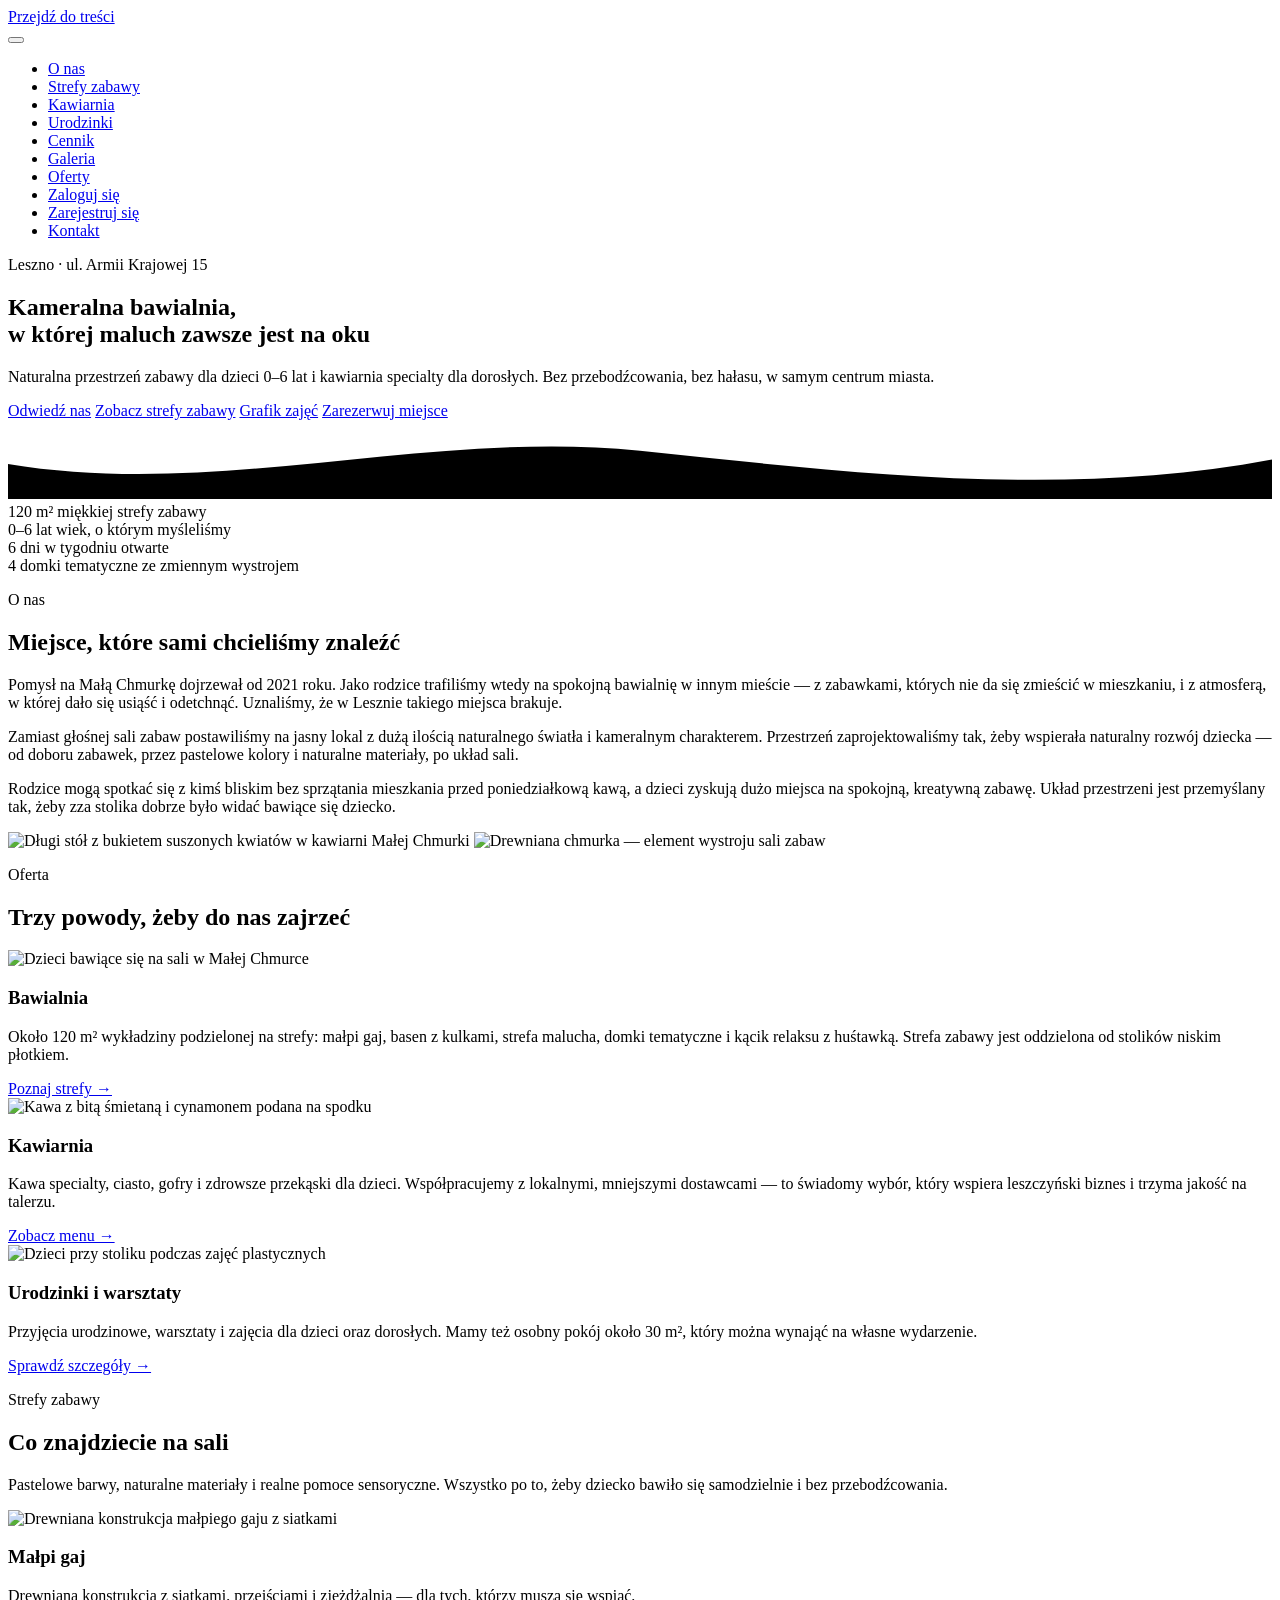
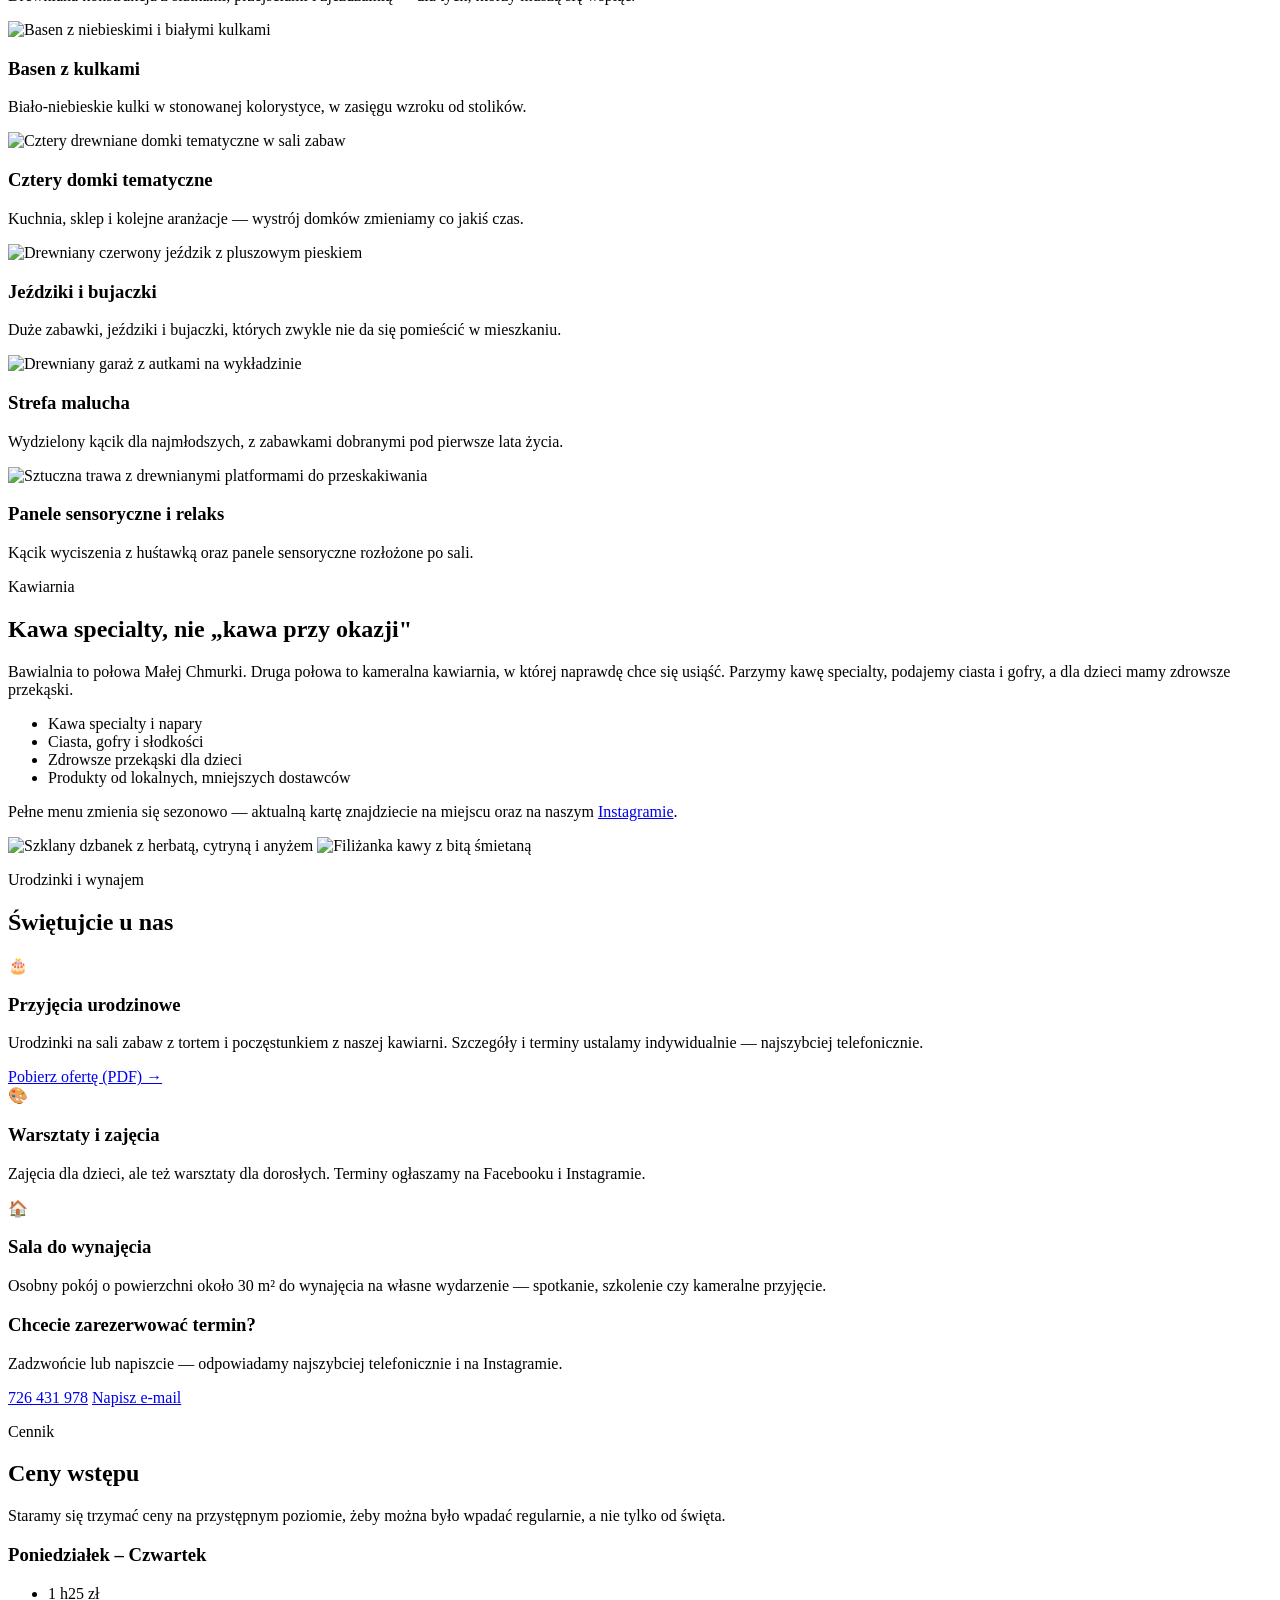
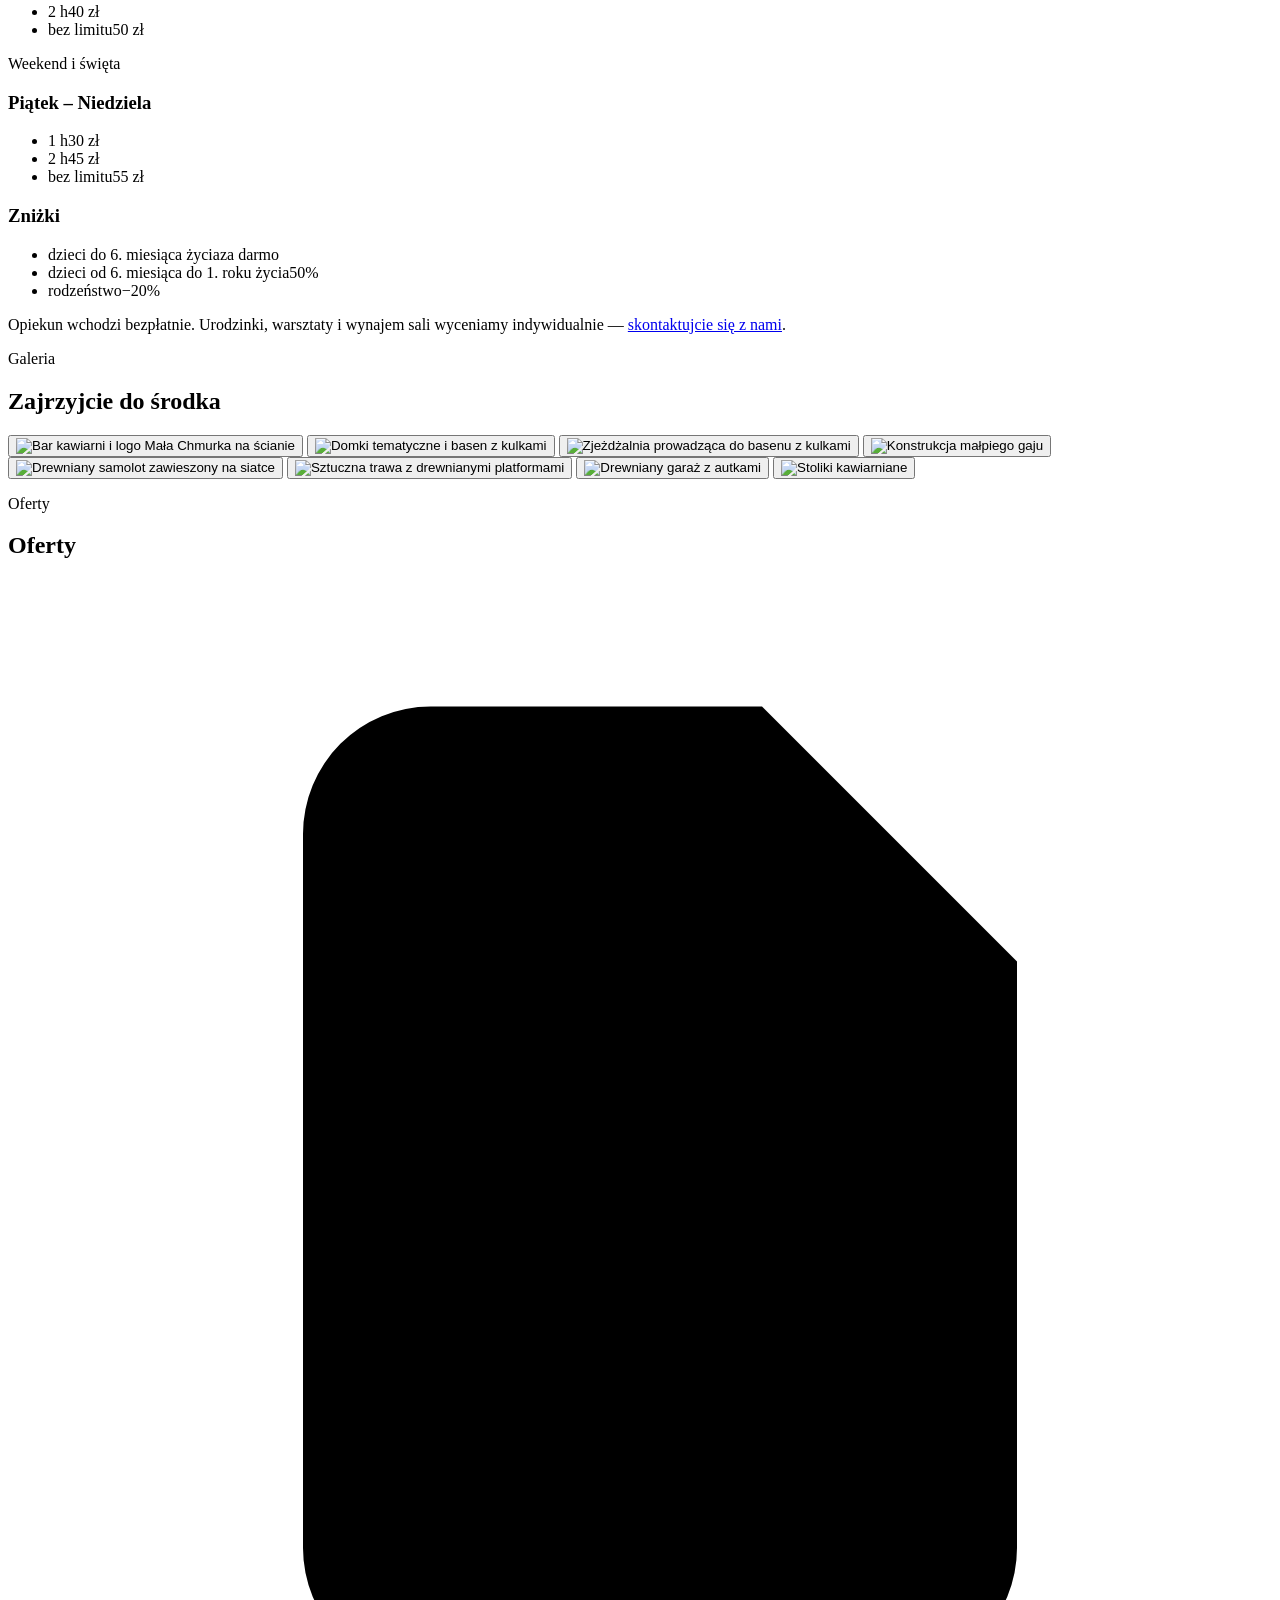
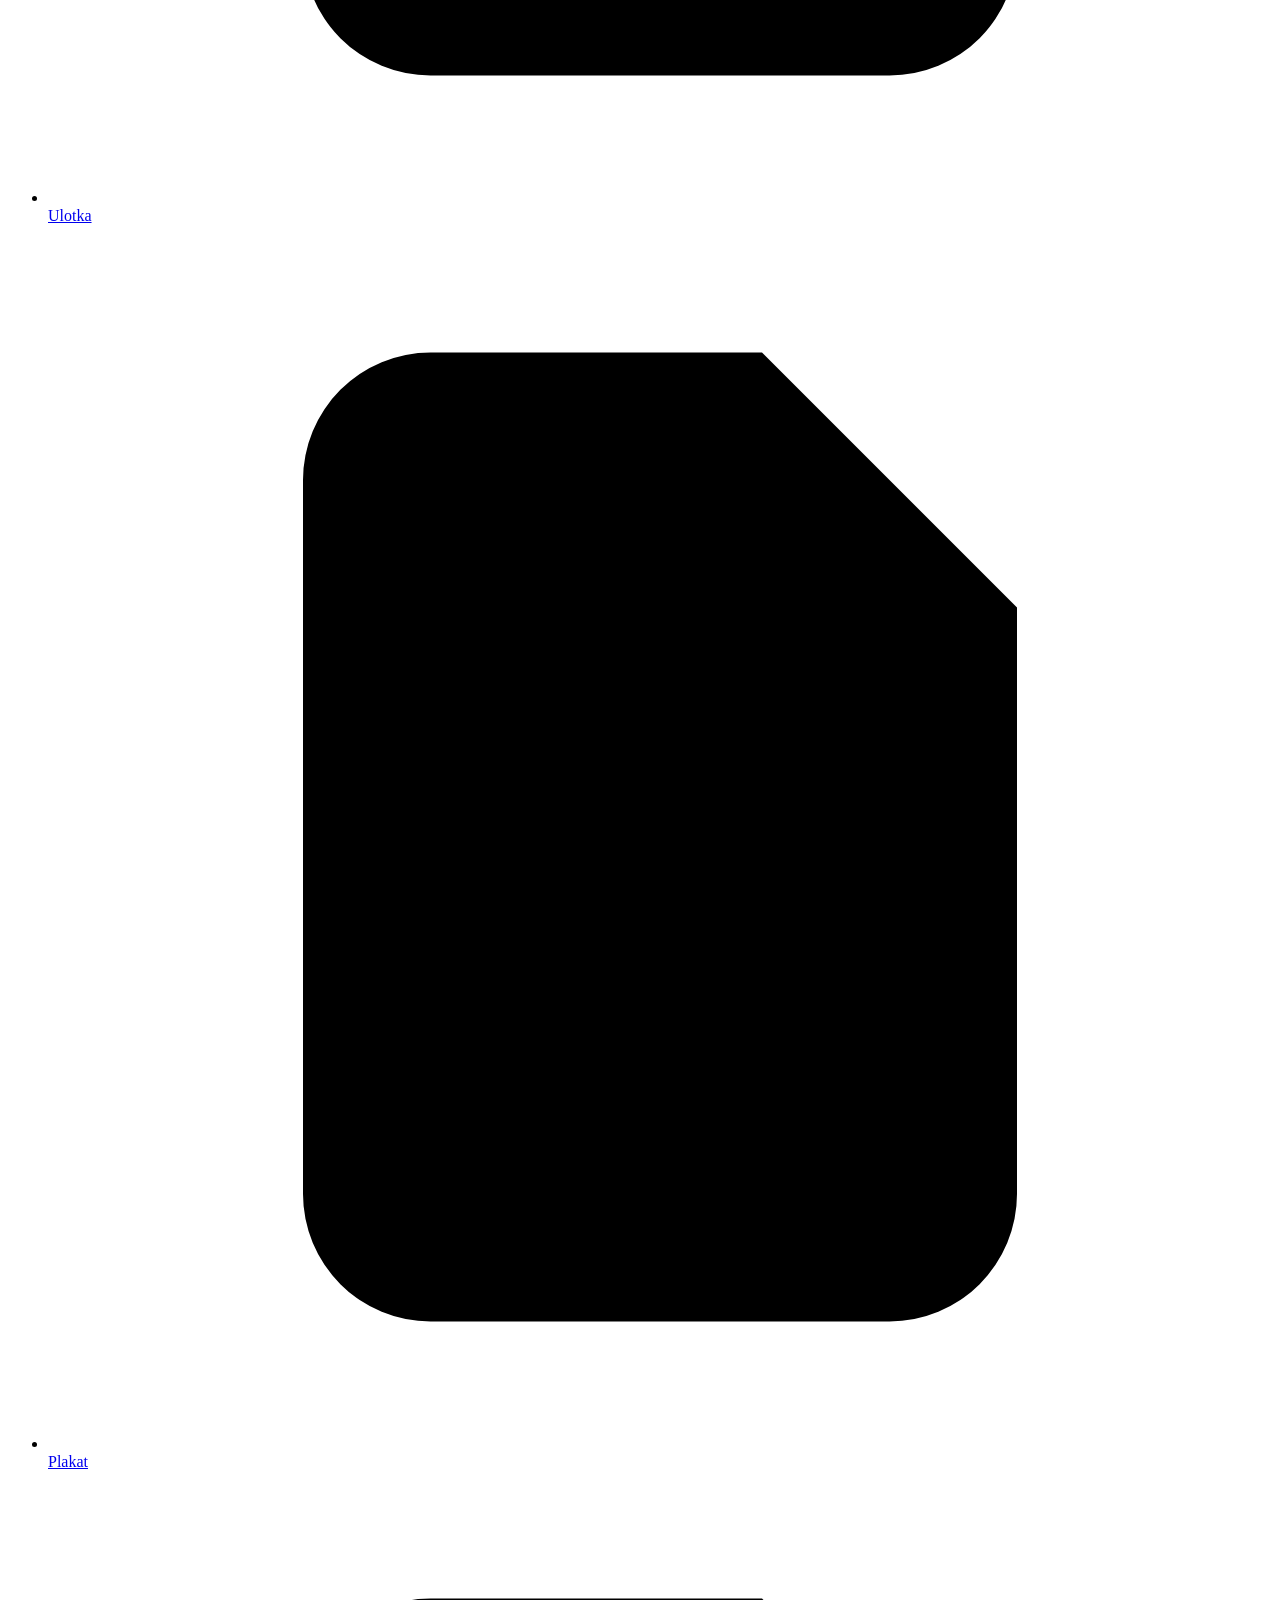
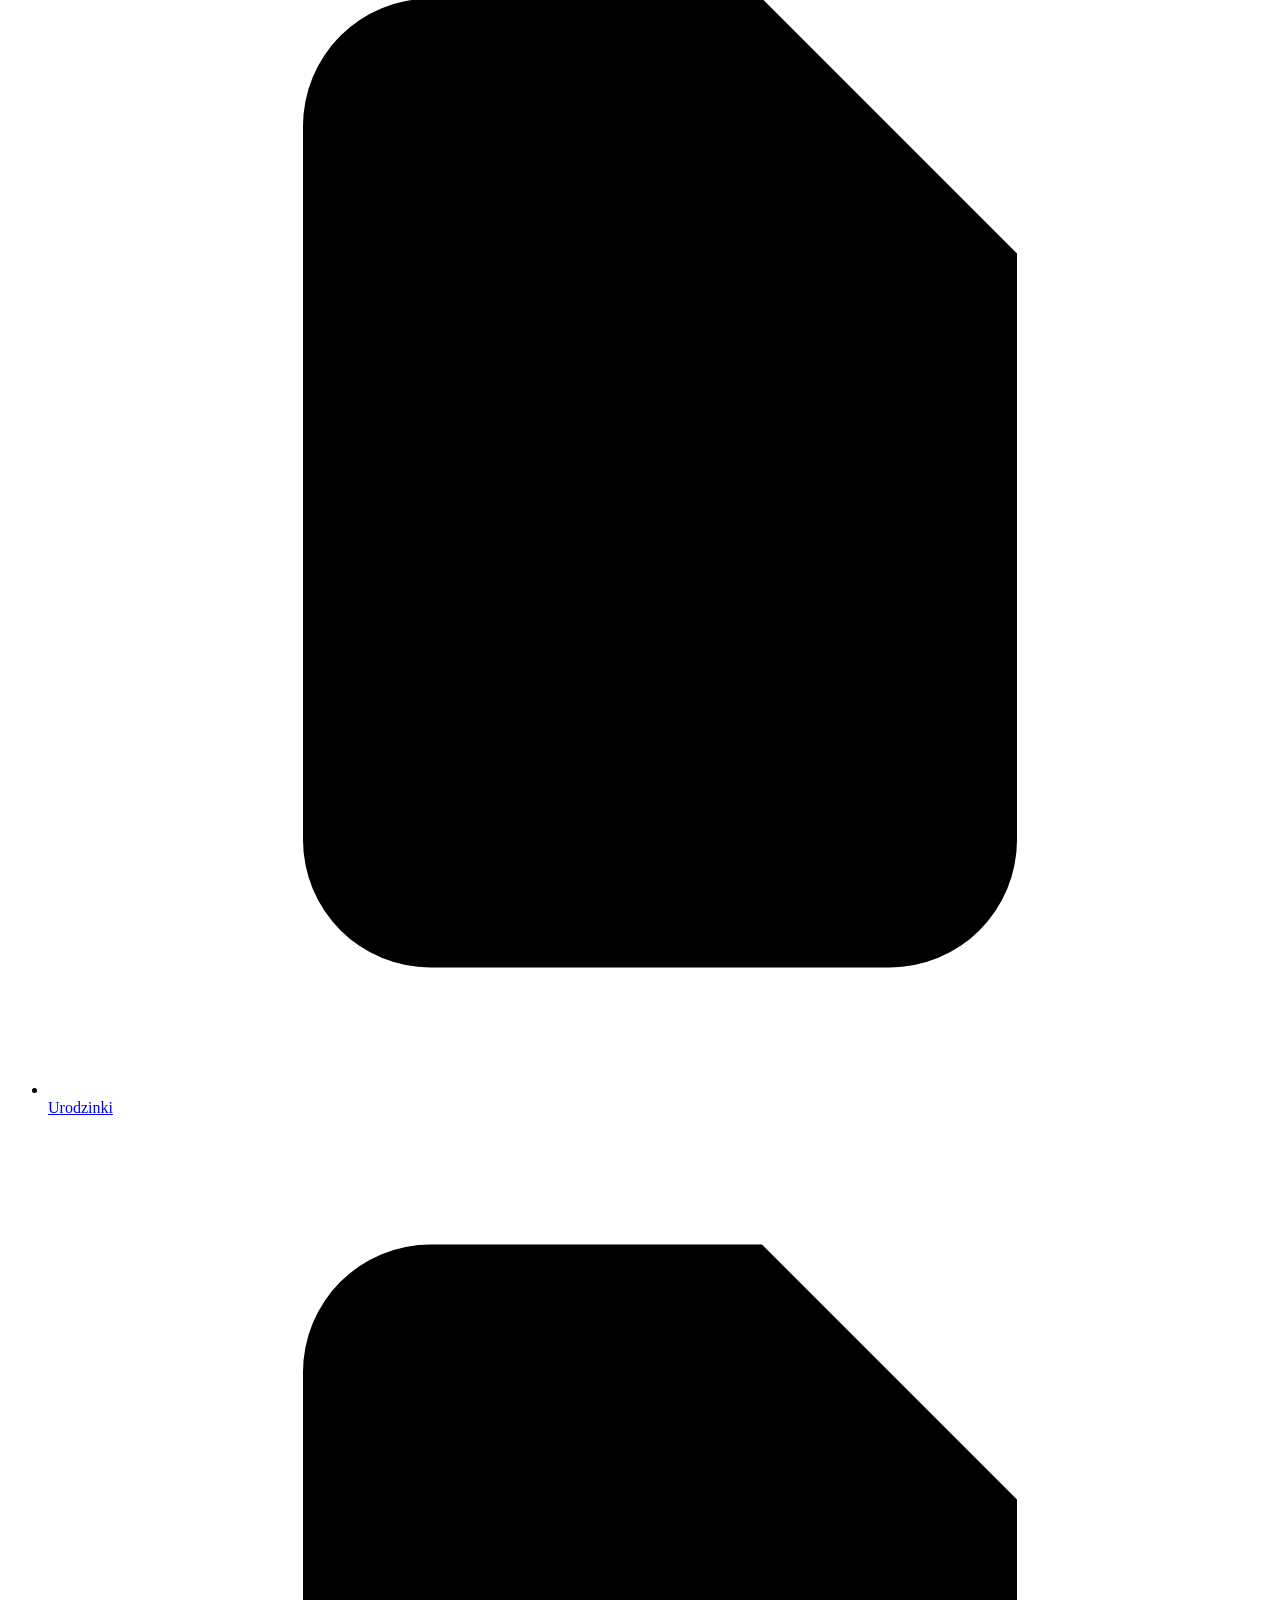
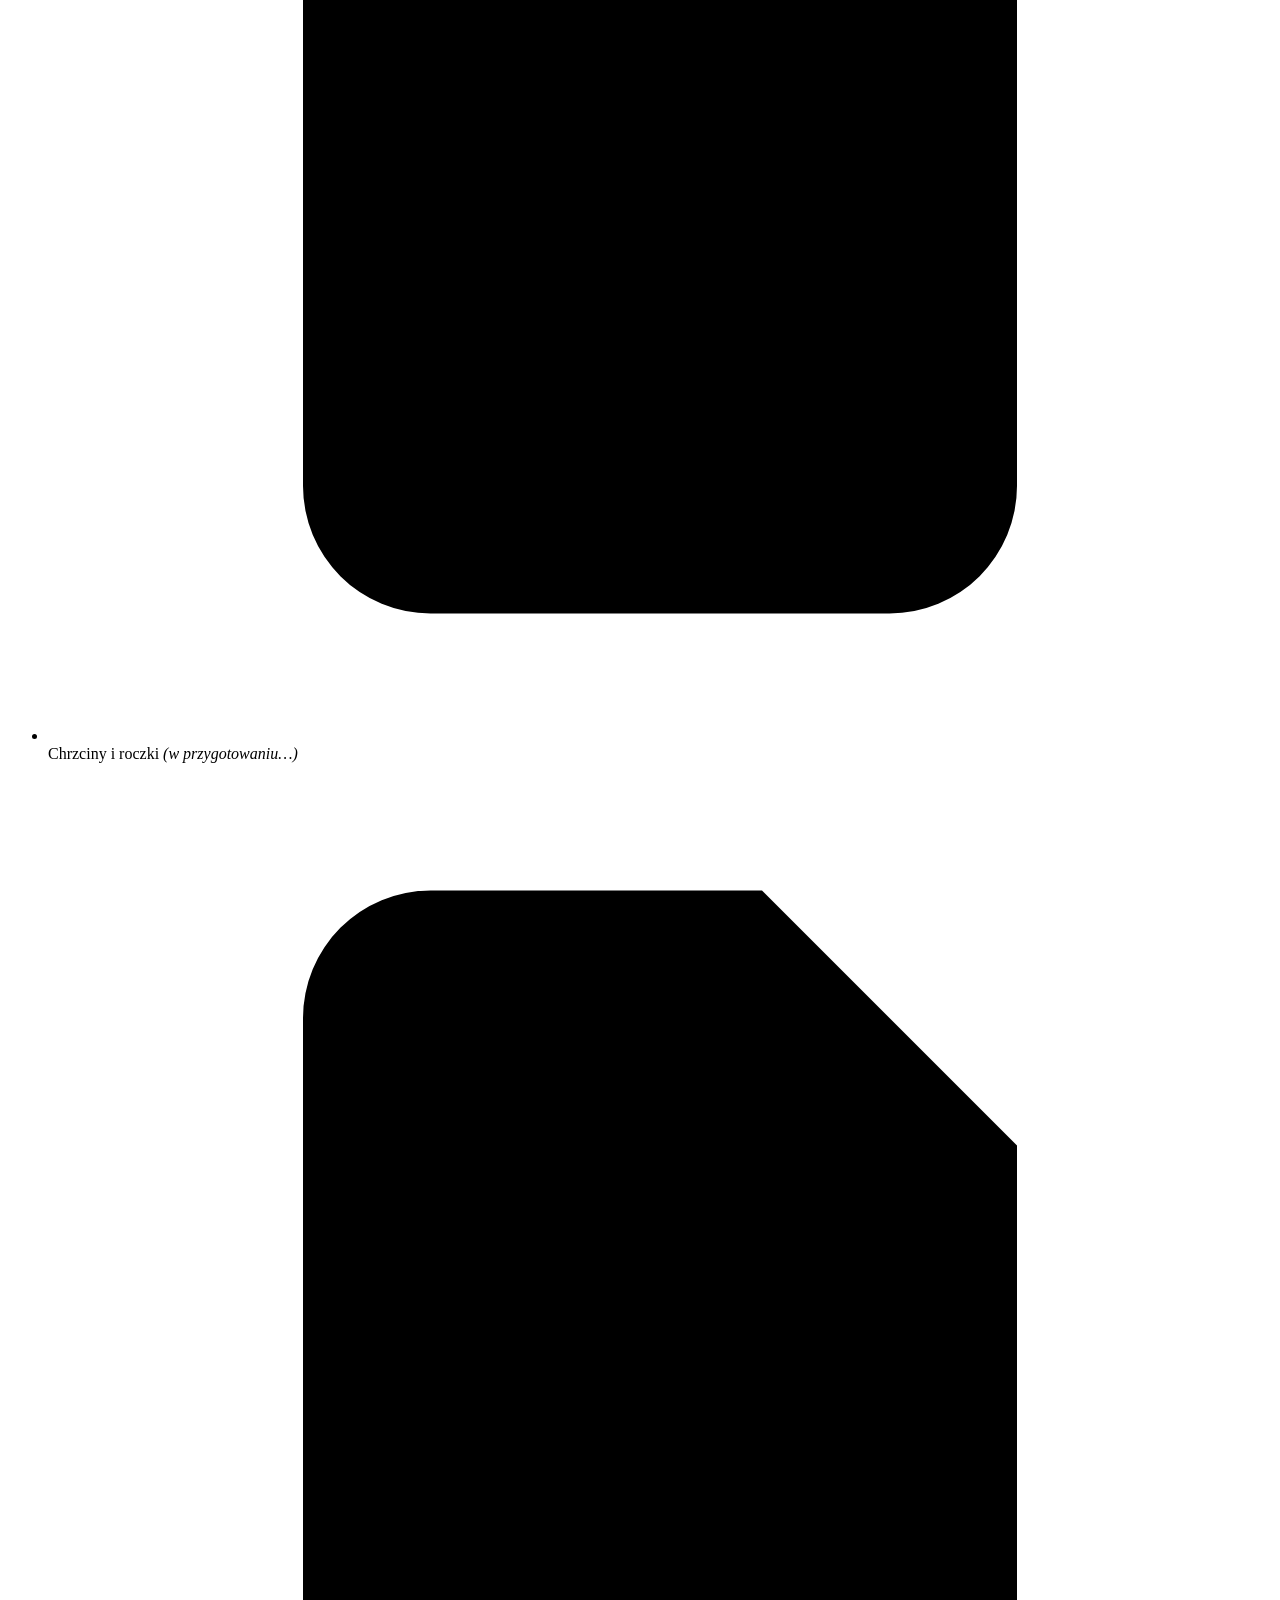
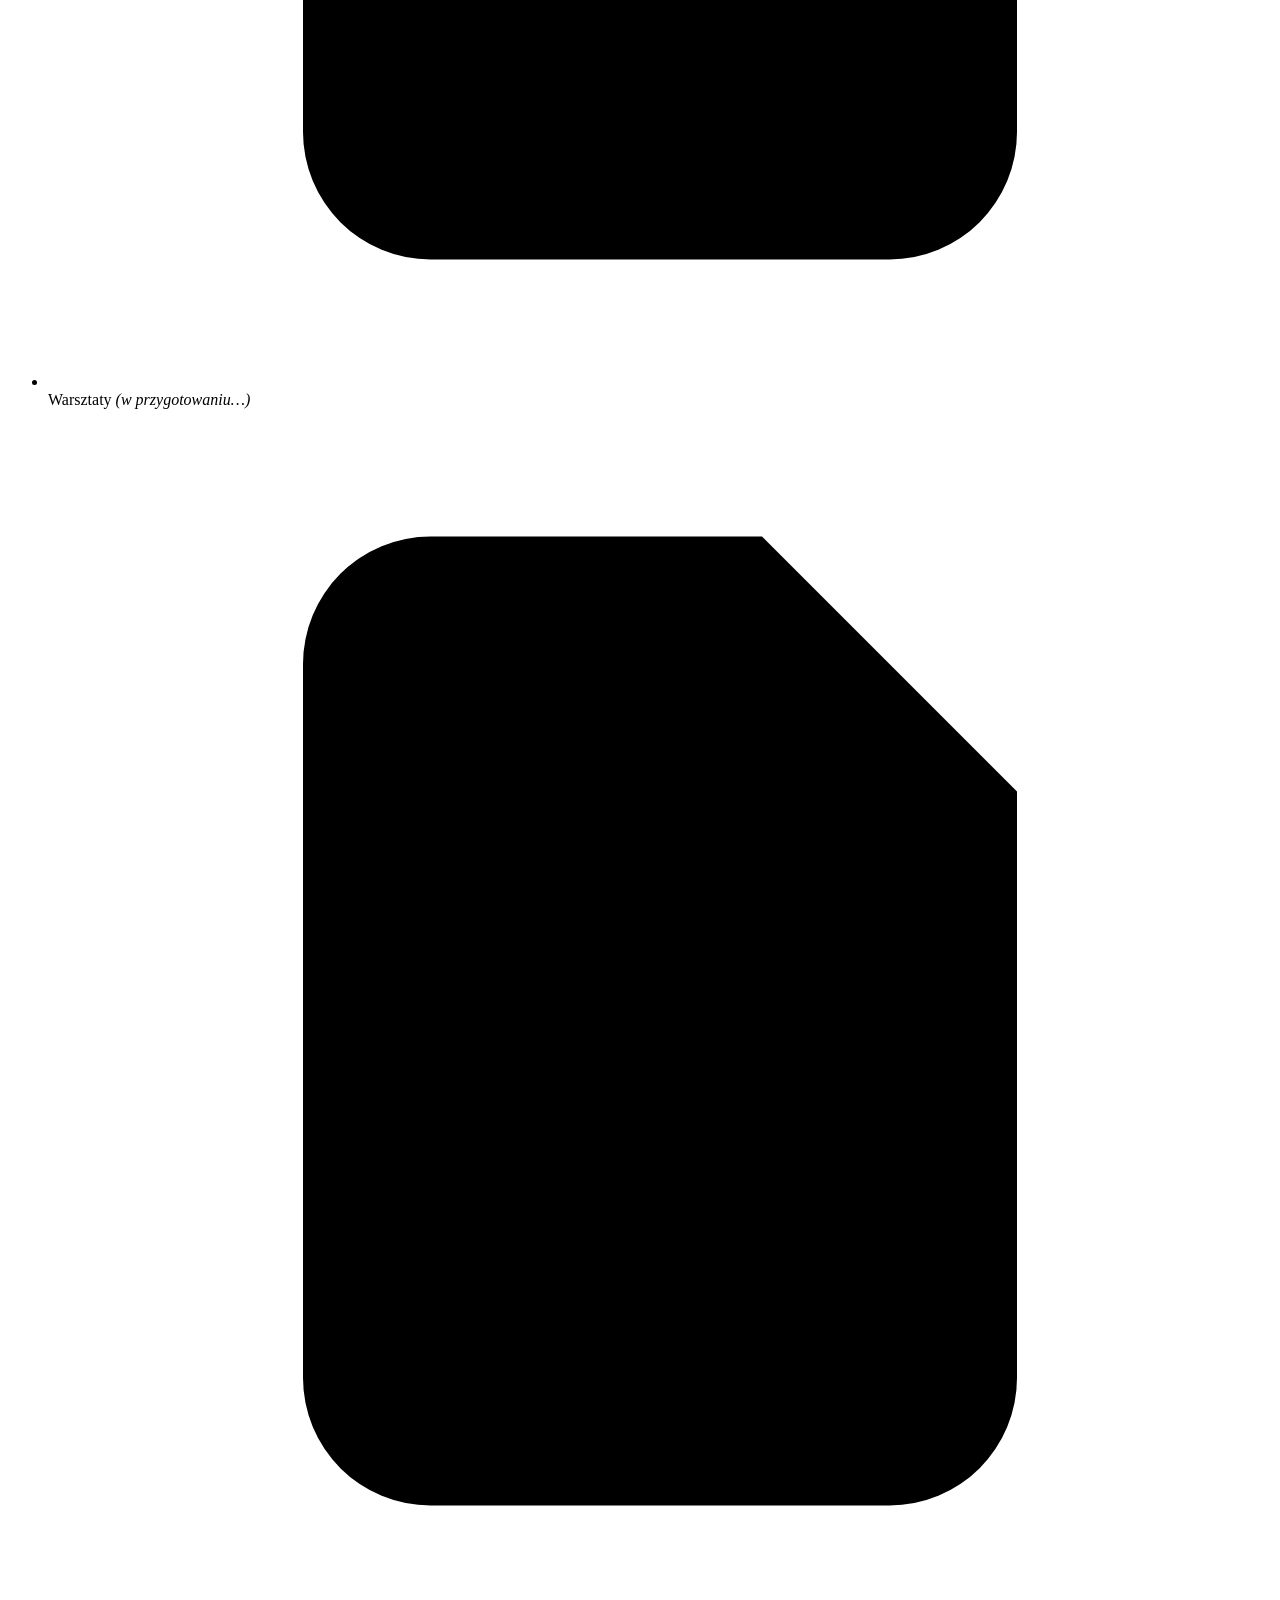
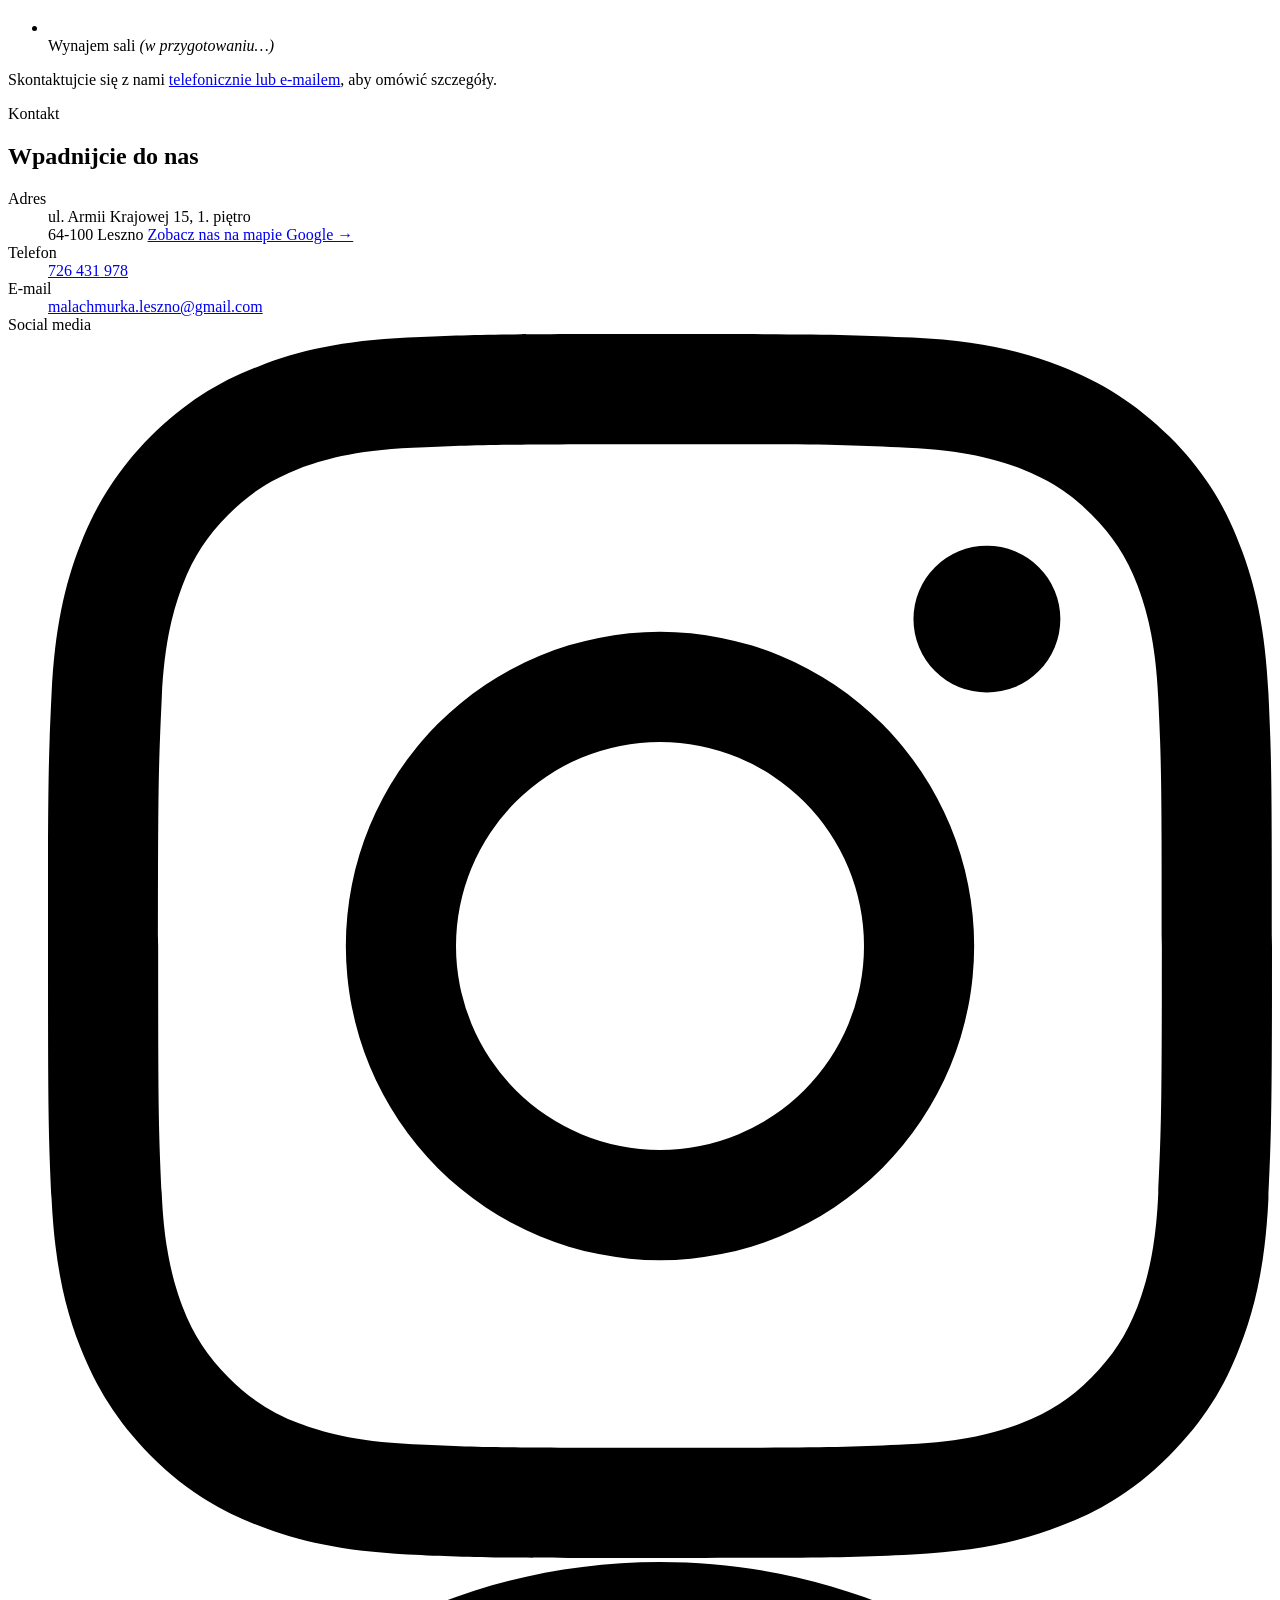
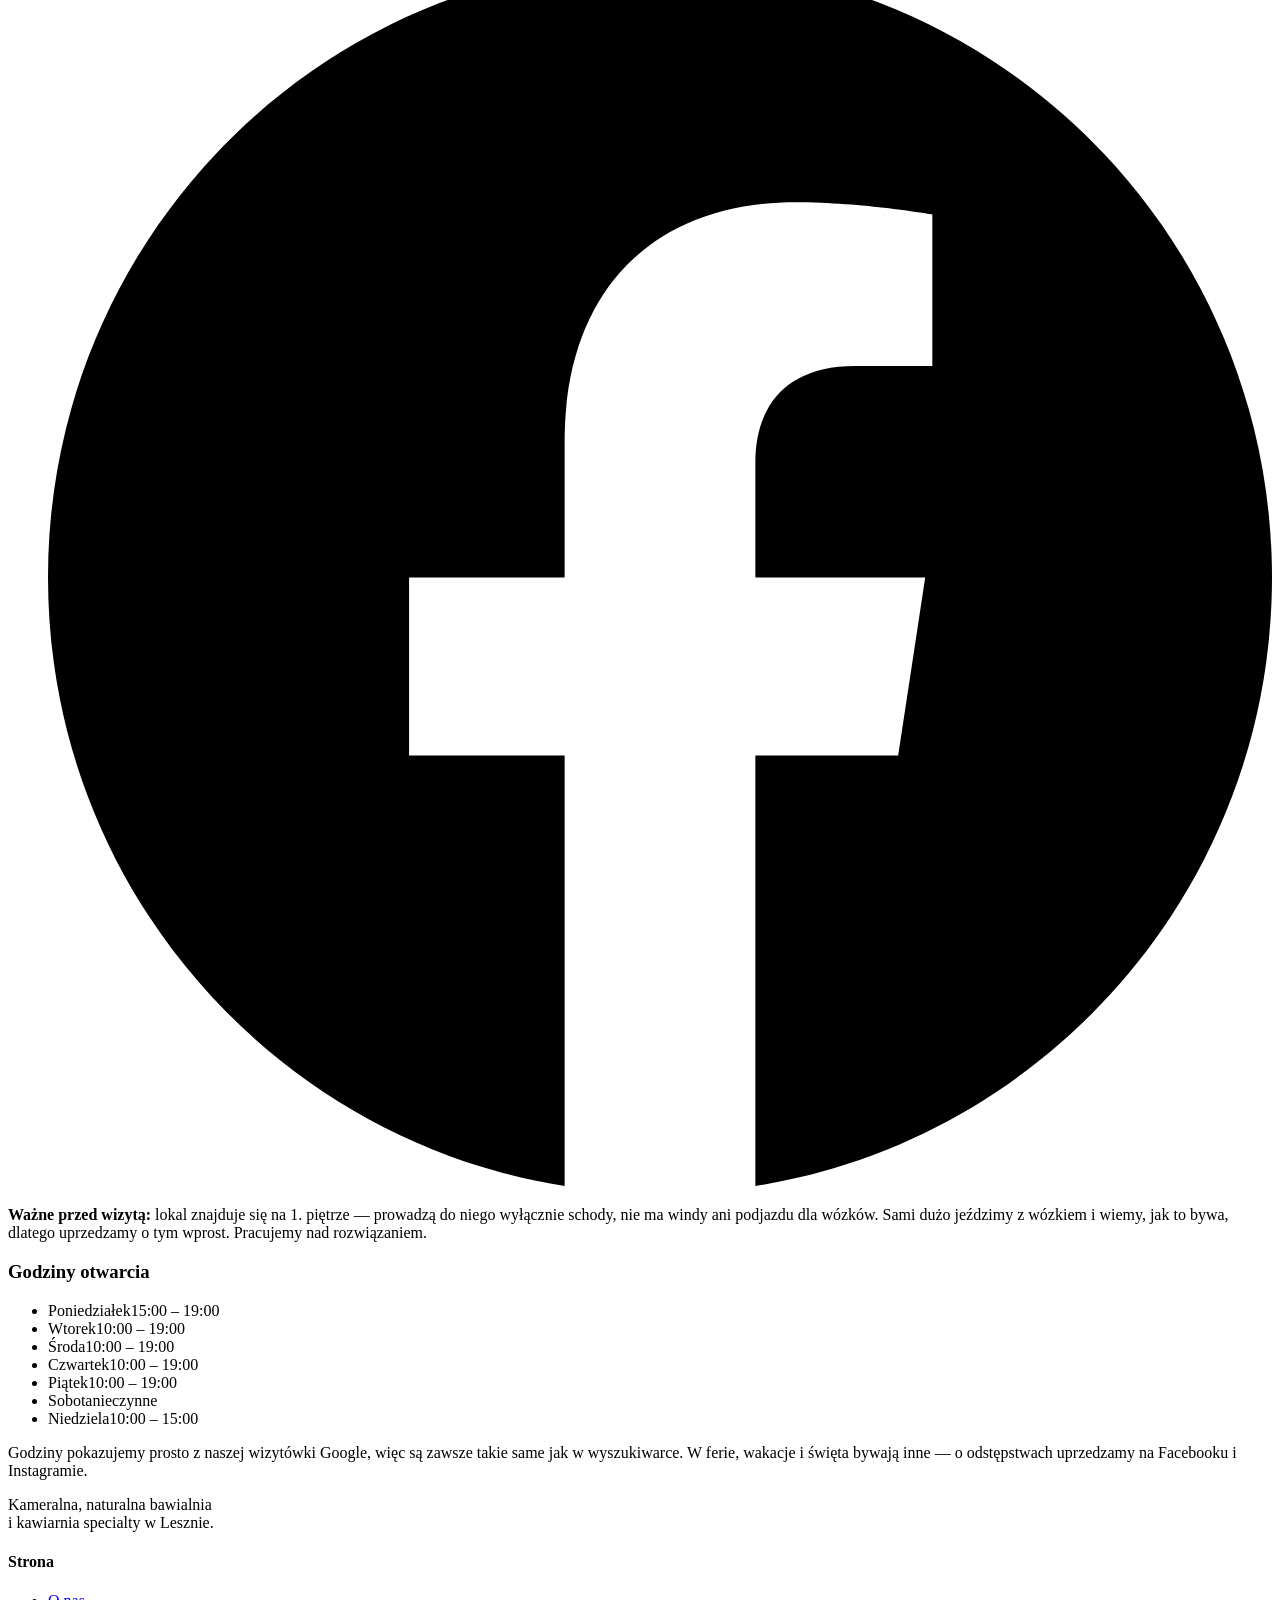
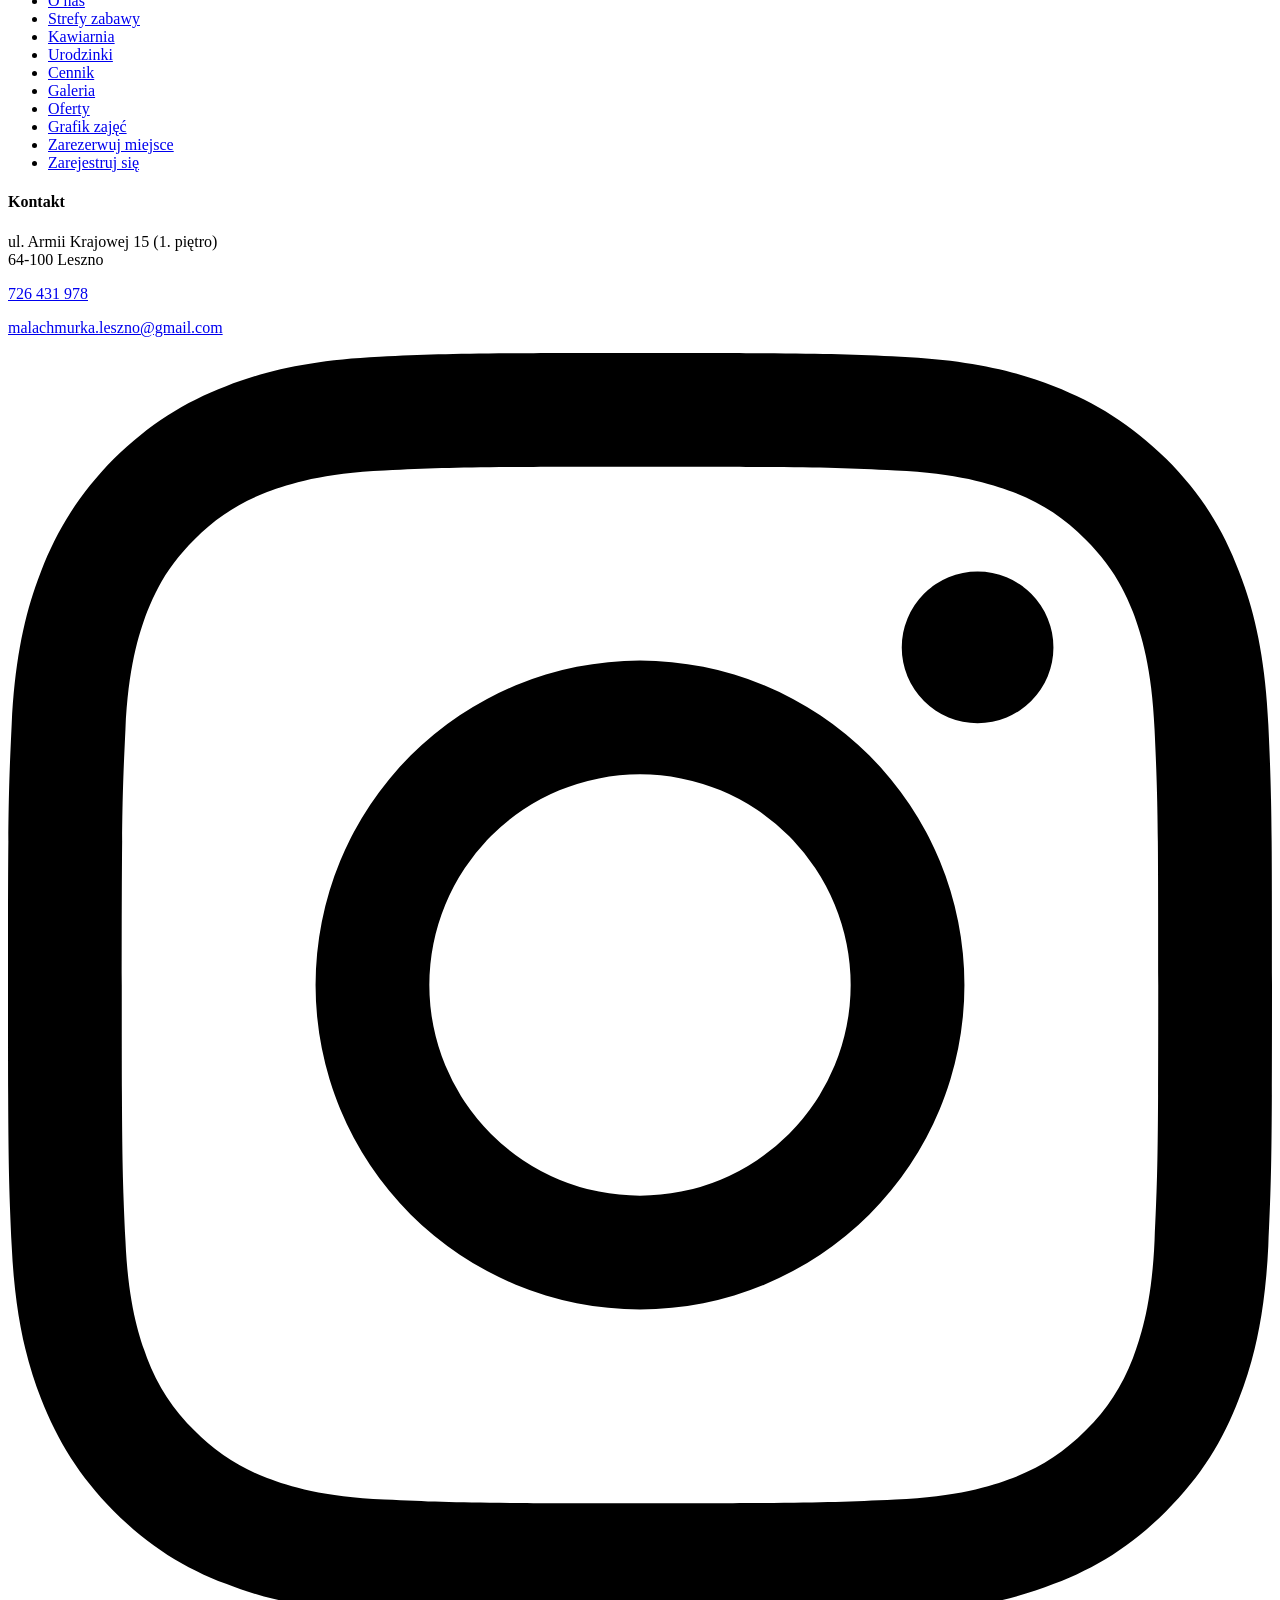
==== index.html @ 6b7ad842 "Odkomentuj wejscia do systemu zapisow Zdjete markery TYMCZASOWO WYLACZONE przy wejsciach na zapisy, " ====
<!DOCTYPE html>
<html lang="pl">
<head>
<meta charset="utf-8">
<meta name="viewport" content="width=device-width, initial-scale=1">
<title>Mała Chmurka — kameralna bawialnia i kawiarnia w Lesznie</title>
<meta name="description" content="Mała Chmurka w Lesznie — kameralna, naturalna bawialnia dla dzieci 0–6 lat połączona z kawiarnią specialty. 120 m² stref zabawy, urodzinki, warsztaty i sala do wynajęcia. ul. Armii Krajowej 15.">
<meta name="theme-color" content="#3D5A78">

<link rel="canonical" href="https://malachmurkaleszno.pl/">
<meta name="robots" content="index, follow, max-image-preview:large, max-snippet:-1, max-video-preview:-1">
<meta name="author" content="Mała Chmurka">
<link rel="alternate" hreflang="pl-PL" href="https://malachmurkaleszno.pl/">
<link rel="alternate" hreflang="x-default" href="https://malachmurkaleszno.pl/">

<!-- og:image musi mieć pełny adres z domeną — przy ścieżce względnej
     Facebook i Messenger nie pokazują miniatury przy udostępnianiu. -->
<meta property="og:type" content="business.business">
<meta property="og:site_name" content="Mała Chmurka Leszno">
<meta property="og:locale" content="pl_PL">
<meta property="og:url" content="https://malachmurkaleszno.pl/">
<meta property="og:title" content="Mała Chmurka — kameralna bawialnia i kawiarnia w Lesznie">
<meta property="og:description" content="Naturalna bawialnia dla dzieci 0–6 lat i kawiarnia specialty w Lesznie. 120 m² stref zabawy, urodzinki, warsztaty. ul. Armii Krajowej 15.">
<meta property="og:image" content="https://malachmurkaleszno.pl/img/wnetrze-bar.jpg">
<meta property="og:image:secure_url" content="https://malachmurkaleszno.pl/img/wnetrze-bar.jpg">
<meta property="og:image:alt" content="Bar kawiarni i logo Mała Chmurka na ścianie">
<meta property="business:contact_data:street_address" content="ul. Armii Krajowej 15">
<meta property="business:contact_data:locality" content="Leszno">
<meta property="business:contact_data:postal_code" content="64-100">
<meta property="business:contact_data:country_name" content="Polska">
<meta property="business:contact_data:phone_number" content="+48726431978">

<meta name="twitter:card" content="summary_large_image">
<meta name="twitter:title" content="Mała Chmurka — kameralna bawialnia i kawiarnia w Lesznie">
<meta name="twitter:description" content="Naturalna bawialnia dla dzieci 0–6 lat i kawiarnia specialty w Lesznie. ul. Armii Krajowej 15.">
<meta name="twitter:image" content="https://malachmurkaleszno.pl/img/wnetrze-bar.jpg">

<!-- ============================================================
     Dane strukturalne — profil firmy lokalnej. Dzięki temu blokowi
     Google może pokazać w wynikach godziny otwarcia, adres, telefon
     i ceny. Po zmianie cennika trzeba poprawić go także tutaj.

     GODZIN OTWARCIA TU NIE POPRAWIAMY. Zmienia się je w wizytówce
     Google, a mc-godziny.js przepisuje je stamtąd do tego bloku przy
     wczytaniu strony. Wartości poniżej są zapasem na wypadek, gdyby
     pobranie się nie udało (stan wizytówki na 17.09.2026).
     Sprawdzenie: https://validator.schema.org/
     ============================================================ -->
<script type="application/ld+json" id="mcDaneFirmy">
{
  "@context": "https://schema.org",
  "@graph": [
    {
      "@type": ["EntertainmentBusiness", "CafeOrCoffeeShop"],
      "@id": "https://malachmurkaleszno.pl/#firma",
      "name": "Mała Chmurka — naturalna bawialnia i kawiarnia",
      "alternateName": "Mała Chmurka Leszno",
      "description": "Kameralna, naturalna bawialnia dla dzieci w wieku 0–6 lat połączona z kawiarnią specialty. 120 m² stref zabawy, urodzinki, warsztaty i sala do wynajęcia w centrum Leszna.",
      "url": "https://malachmurkaleszno.pl/",
      "telephone": "+48726431978",
      "email": "malachmurka.leszno@gmail.com",
      "priceRange": "25–55 zł",
      "currenciesAccepted": "PLN",
      "publicAccess": true,
      "isAccessibleForFree": false,
      "smokingAllowed": false,
      "slogan": "Kameralna bawialnia, w której maluch zawsze jest na oku",
      "image": [
        "https://malachmurkaleszno.pl/img/wnetrze-bar.jpg",
        "https://malachmurkaleszno.pl/img/malpi-gaj.jpg",
        "https://malachmurkaleszno.pl/img/domki.jpg",
        "https://malachmurkaleszno.pl/img/kawa.jpg"
      ],
      "logo": "https://malachmurkaleszno.pl/img/logo-full.svg",
      "address": {
        "@type": "PostalAddress",
        "streetAddress": "ul. Armii Krajowej 15, 1. piętro",
        "addressLocality": "Leszno",
        "postalCode": "64-100",
        "addressRegion": "wielkopolskie",
        "addressCountry": "PL"
      },
      "hasMap": "https://www.google.com/maps/search/?api=1&query=Ma%C5%82a%20Chmurka%20-%20naturalna%20bawialnia%2C%20Armii%20Krajowej%2015%2C%2064-100%20Leszno",
      "areaServed": [
        { "@type": "City", "name": "Leszno" },
        { "@type": "AdministrativeArea", "name": "powiat leszczyński" }
      ],
      "sameAs": [
        "https://www.instagram.com/malachmurka.leszno/",
        "https://www.facebook.com/profile.php?id=61573206205142"
      ],
      "openingHoursSpecification": [
        { "@type": "OpeningHoursSpecification", "dayOfWeek": "Monday",    "opens": "15:00", "closes": "19:00" },
        { "@type": "OpeningHoursSpecification", "dayOfWeek": ["Tuesday", "Wednesday", "Thursday", "Friday"], "opens": "10:00", "closes": "19:00" },
        { "@type": "OpeningHoursSpecification", "dayOfWeek": "Sunday",    "opens": "10:00", "closes": "15:00" }
      ],
      "amenityFeature": [
        { "@type": "LocationFeatureSpecification", "name": "Małpi gaj", "value": true },
        { "@type": "LocationFeatureSpecification", "name": "Basen z kulkami", "value": true },
        { "@type": "LocationFeatureSpecification", "name": "Strefa malucha", "value": true },
        { "@type": "LocationFeatureSpecification", "name": "Domki tematyczne", "value": true },
        { "@type": "LocationFeatureSpecification", "name": "Panele sensoryczne i kącik relaksu", "value": true },
        { "@type": "LocationFeatureSpecification", "name": "Kawiarnia specialty", "value": true },
        { "@type": "LocationFeatureSpecification", "name": "Sala na wyłączność (ok. 30 m²)", "value": true },
        { "@type": "LocationFeatureSpecification", "name": "Winda / podjazd dla wózków", "value": false }
      ],
      "hasOfferCatalog": {
        "@type": "OfferCatalog",
        "name": "Cennik wstępu",
        "itemListElement": [
          {
            "@type": "Offer",
            "name": "Wstęp 1 h (poniedziałek–czwartek)",
            "price": "25",
            "priceCurrency": "PLN",
            "availability": "https://schema.org/InStock"
          },
          {
            "@type": "Offer",
            "name": "Wstęp 2 h (poniedziałek–czwartek)",
            "price": "40",
            "priceCurrency": "PLN",
            "availability": "https://schema.org/InStock"
          },
          {
            "@type": "Offer",
            "name": "Wstęp bez limitu (poniedziałek–czwartek)",
            "price": "50",
            "priceCurrency": "PLN",
            "availability": "https://schema.org/InStock"
          },
          {
            "@type": "Offer",
            "name": "Wstęp 1 h (piątek–niedziela i święta)",
            "price": "30",
            "priceCurrency": "PLN",
            "availability": "https://schema.org/InStock"
          },
          {
            "@type": "Offer",
            "name": "Wstęp 2 h (piątek–niedziela i święta)",
            "price": "45",
            "priceCurrency": "PLN",
            "availability": "https://schema.org/InStock"
          },
          {
            "@type": "Offer",
            "name": "Wstęp bez limitu (piątek–niedziela i święta)",
            "price": "55",
            "priceCurrency": "PLN",
            "availability": "https://schema.org/InStock"
          },
          {
            "@type": "Offer",
            "name": "Przyjęcie urodzinowe",
            "description": "Urodzinki na sali zabaw z tortem i poczęstunkiem z kawiarni. Wycena indywidualna.",
            "priceCurrency": "PLN",
            "availability": "https://schema.org/InStock"
          },
          {
            "@type": "Offer",
            "name": "Wynajem sali (ok. 30 m²)",
            "description": "Osobny pokój do wynajęcia na spotkanie, szkolenie lub kameralne przyjęcie. Wycena indywidualna.",
            "priceCurrency": "PLN",
            "availability": "https://schema.org/InStock"
          }
        ]
      }
    },
    {
      "@type": "WebSite",
      "@id": "https://malachmurkaleszno.pl/#strona",
      "url": "https://malachmurkaleszno.pl/",
      "name": "Mała Chmurka Leszno",
      "inLanguage": "pl-PL",
      "publisher": { "@id": "https://malachmurkaleszno.pl/#firma" }
    },
    {
      "@type": "WebPage",
      "@id": "https://malachmurkaleszno.pl/#glowna",
      "url": "https://malachmurkaleszno.pl/",
      "name": "Mała Chmurka — kameralna bawialnia i kawiarnia w Lesznie",
      "description": "Naturalna bawialnia dla dzieci 0–6 lat i kawiarnia specialty w Lesznie. 120 m² stref zabawy, urodzinki, warsztaty i sala do wynajęcia.",
      "isPartOf": { "@id": "https://malachmurkaleszno.pl/#strona" },
      "about": { "@id": "https://malachmurkaleszno.pl/#firma" },
      "inLanguage": "pl-PL"
    }
  ]
}
</script>


     
<!-- Do dopisania w bloku "firma" powyżej, zaraz po "address" — dokładne
     współrzędne wejścia do lokalu (Mapy Google → prawy klik → dwie liczby):
       "geo": { "@type": "GeoCoordinates", "latitude": ..., "longitude": ... },
     Celowo puste: zmyślone współrzędne szkodzą bardziej niż ich brak. -->

<link rel="icon" href="img/favicon.svg" type="image/svg+xml">
<link rel="preconnect" href="https://fonts.googleapis.com">
<link rel="preconnect" href="https://fonts.gstatic.com" crossorigin>
<!-- Stamtąd idzie SDK Firebase (stan logowania, licznik dzieci). Uprzedzenie
     przeglądarki skraca oczekiwanie o cały handshake — menu obsługi i licznik
     dostają prawdziwą odpowiedź zauważalnie szybciej. -->
<link rel="preconnect" href="https://www.gstatic.com" crossorigin>
<link href="https://fonts.googleapis.com/css2?family=Quicksand:wght@400;500;600;700&family=Nunito:ital,wght@0,400;0,600;0,700;1,400&display=swap" rel="stylesheet">
<!-- ?v= przy każdym pliku: gdy zmieniamy stronę, przeglądarka pobiera
     arkusz i skrypty na nowo. Bez tego można trafić na stary CSS
     doklejony do nowego HTML-a i rozjechany układ. Podbijamy numer
     przy każdej zmianie w css/ lub js/. -->
<link rel="stylesheet" href="css/style.css?v=22">

<!-- ============================================================
     Zgody — Google Consent Mode v2
     Musi stać przed jakimkolwiek skryptem Google. Domyślnie
     odmawiamy wszystkiego poza tym, co niezbędne do działania
     strony. Samo gtag.js wczytuje js/cookies.js dopiero po
     zgodzie, więc do Google nie idzie wcześniej ani jedno
     zapytanie — także takie bez ciasteczek.
     ============================================================ -->
<script>
  window.dataLayer = window.dataLayer || [];
  function gtag(){ dataLayer.push(arguments); }

  gtag('consent', 'default', {
    ad_storage: 'denied',
    ad_user_data: 'denied',
    ad_personalization: 'denied',
    analytics_storage: 'denied',
    functionality_storage: 'denied',
    personalization_storage: 'denied',
    security_storage: 'granted'
  });
</script>
</head>
<body>

<a class="skip-link" href="#main">Przejdź do treści</a>

<!-- ============ HEADER ============ -->
<header class="site-header" id="top">
  <div class="container header-inner">

    <a class="logo" href="#top" aria-label="Mała Chmurka — strona główna">
      <span class="logo-mark" aria-hidden="true"></span>
    </a>

    <button class="nav-toggle" id="navToggle" aria-expanded="false" aria-controls="navMenu" aria-label="Menu">
      <span></span><span></span><span></span>
    </button>

    <nav class="nav" id="navMenu" aria-label="Menu główne">
      <ul>
        <!-- POZYCJE DLA KLIENTA. Atrybut data-nav-klient znaczy: „to jest menu
             dla odwiedzającego". Obsłudze chowa je updateNavAdmin() — przy
             ladzie liczy się jedno kliknięcie w to, po co się tu sięga,
             a nie przewijanie przez cennik i galerię. -->
        <li data-nav-klient><a href="#o-nas">O nas</a></li>
        <li data-nav-klient><a href="#strefy">Strefy zabawy</a></li>
        <li data-nav-klient><a href="#kawiarnia">Kawiarnia</a></li>
        <li data-nav-klient><a href="#urodzinki">Urodzinki</a></li>
        <li data-nav-klient><a href="#cennik">Cennik</a></li>
        <li data-nav-klient><a href="#galeria">Galeria</a></li>
        <li data-nav-klient><a href="#materialy">Oferty</a></li>

        <!-- POZYCJE KONTA — dwa sloty, każdy w dwóch wersjach.
             Widocznością steruje updateNavAuth() przez atrybut data-nav-auth:
             gość widzi pierwszą pozycję pary, zalogowany drugą.

               slot 1:  Zaloguj się      ->  Historia zamówień
               slot 2:  Zarejestruj się  ->  Wyloguj się

             Oba sloty wyglądają tak samo na telefonie i na komputerze — to
             jedno menu, nie dwa. Dokładnie te same pozycje buduje
             mountChrome() dla podstron, więc menu nigdzie się nie zmienia.

             „Wyloguj się" stoi niżej niż reszta slotu 2 — po pozycjach
             obsługi. Dla klienta wychodzi na to samo (przyciski obsługi są
             wtedy schowane), a obsłudze wylogowanie ląduje tam, gdzie ma być:
             na samym dole menu.

             `next=/` sprawia, że po zalogowaniu wracamy prosto na stronę główną,
             a nie zostajemy na ekranie logowania. Bez tego łatwo pomyśleć, że
             menu się nie przełączyło — bo nikt na nie w tym momencie nie patrzy. -->

        <!-- slot 1 -->
        <li data-nav-auth="guest"><a href="/mala-chmurka-zapisy/logowanie.html?next=/">Zaloguj się</a></li>
        <li data-nav-auth="signed" data-nav-klient hidden><a href="/mala-chmurka-zapisy/historia-zamowien.html">Historia zamówień</a></li>

        <!-- slot 2, część dla gościa -->
        <li data-nav-auth="guest"><a href="/mala-chmurka-zapisy/logowanie.html?tab=register&amp;next=/">Zarejestruj się</a></li>

        <!-- POZYCJE DLA OBSŁUGI — trzy przyciski, żeby dało się je znaleźć
             jednym rzutem oka. Odsłania je updateNavAuth() po sprawdzeniu
             uprawnień (updateNavAdmin() w mc-common.js), więc klient nie
             zobaczy ich nigdy. Ta sama trójka i ta sama kolejność co
             w menu podstron — patrz NAV_ADMIN w mc-common.js. -->
        <li data-nav-admin hidden><a class="nav-cta nav-cta-red" href="/mala-chmurka-zapisy/panel-admina.html?tab=entry&amp;new=1">Nowe wejście</a></li>
        <!-- Prosto na kartę „2 · Rezerwacje wizyt". Panel bez parametru otwiera
             się na kalendarzu zajęć, a z menu sięga się po rezerwacje — to po
             nie dzwonią rodzice i to one mają plakietkę obok nazwy. -->
        <li data-nav-admin hidden><a class="nav-cta" href="/mala-chmurka-zapisy/panel-admina.html?tab=book">Panel admina<span class="tab-badge" data-nav-todo hidden></span></a></li>
        <li data-nav-admin hidden><a class="nav-cta nav-cta-teal" href="/mala-chmurka-zapisy/panel-admina.html?tab=events&amp;new=1">Nowe zajęcia</a></li>

        <!-- slot 2, część dla zalogowanego -->
        <li data-nav-auth="signed" hidden><button type="button" class="nav-btn" data-nav-logout>Wyloguj się</button></li>

        <li data-nav-klient><a href="#kontakt" class="nav-cta">Kontakt</a></li>
      </ul>
    </nav>

    <!-- ============ MENU OD RAZU W DOBREJ WERSJI ============
         Stan logowania przychodzi z Firebase, a ten doładowuje się z gstatic —
         czyli grubo po tym, jak strona się namaluje. Bez tego skryptu obsługa
         widziała najpierw menu dla gościa i dopiero po sekundzie przeskakiwało
         ono na wersję z przyciskami panelu.

         Czytamy więc, czym skończyło się ostatnie sprawdzenie (zapisuje to
         mc-common.js pod kluczem `mc-menu-stan`) i ustawiamy menu od razu,
         jeszcze zanim przeglądarka cokolwiek pokaże. Odpowiedź Firebase i tak
         przyjdzie — i to ona rozstrzyga.

         Zwykły <script>, nie moduł: ma wykonać się TERAZ, w trakcie czytania
         strony. Moduł czeka na koniec parsowania, czyli dokładnie na to,
         czego chcemy uniknąć.

         To samo, tylko dla podstron, robi stosujStanNaStarcie() w mc-common.js.
         Te kilka linijek jest zdublowanych świadomie: tam moduł jest już
         wczytany, tutaj musimy zdążyć przed nim. -->
    <script>
      (function () {
        var stan;
        /* Safari w trybie prywatnym potrafi rzucić samym dostępem do schowka. */
        try { stan = localStorage.getItem('mc-menu-stan'); } catch (e) { return; }
        if (!stan || stan === 'guest') return;      // dla gościa HTML jest już dobry

        document.querySelectorAll('[data-nav-auth]').forEach(function (el) {
          el.hidden = el.getAttribute('data-nav-auth') !== 'signed';
        });
        if (stan !== 'admin') return;

        document.querySelectorAll('[data-nav-admin]').forEach(function (el) { el.hidden = false; });
        document.querySelectorAll('[data-nav-klient]').forEach(function (el) { el.hidden = true; });
        document.body.classList.add('has-admin-nav');
      })();
    </script>

  </div>
</header>

<main id="main">

<!-- ============ HERO ============ -->
<section class="hero" aria-label="Galeria wstępna">
  <div class="hero-slides" id="heroSlides">
    <div class="hero-slide is-active" style="background-image:url('img/wnetrze-bar.jpg')"></div>
    <div class="hero-slide" style="background-image:url('img/domki.jpg')"></div>
    <div class="hero-slide" style="background-image:url('img/basen-kulek.jpg')"></div>
    <div class="hero-slide" style="background-image:url('img/malpi-gaj.jpg')"></div>
  </div>

  <div class="hero-overlay"></div>

  <div class="container hero-content">
    <p class="hero-kicker">Leszno &middot; ul. Armii Krajowej 15</p>
    <h1>Kameralna bawialnia,<br>w której maluch zawsze jest&nbsp;na&nbsp;oku</h1>
    <p class="hero-lead">
      Naturalna przestrzeń zabawy dla dzieci 0–6 lat i kawiarnia specialty dla dorosłych.
      Bez przebodźcowania, bez hałasu, w samym centrum miasta.
    </p>
    <div class="hero-actions">
      <a class="btn btn-primary"
         href="https://www.google.com/maps/search/?api=1&amp;query=Ma%C5%82a%20Chmurka%20-%20naturalna%20bawialnia%2C%20Armii%20Krajowej%2015%2C%2064-100%20Leszno"
         target="_blank" rel="noopener">Odwiedź nas</a>
      <a class="btn btn-ghost" href="#strefy">Zobacz strefy zabawy</a>
      <a class="btn btn-ghost" href="/mala-chmurka-zapisy/kalendarz-zajec.html">Grafik zajęć</a>
      <a class="btn btn-primary" href="/mala-chmurka-zapisy/rezerwacja-bawialni.html">Zarezerwuj miejsce</a>
    </div>
  </div>

  <div class="hero-dots" id="heroDots" role="tablist" aria-label="Wybór zdjęcia"></div>

  <div class="hero-wave" aria-hidden="true">
    <svg viewBox="0 0 1440 90" preserveAspectRatio="none"><path d="M0,50 C240,90 480,10 720,35 C960,60 1200,90 1440,45 L1440,90 L0,90 Z"/></svg>
  </div>
</section>

<!-- ============ QUICK FACTS ============ -->
<section class="facts">
  <div class="container facts-grid">
    <div class="fact reveal">
      <span class="fact-num">120 m²</span>
      <span class="fact-label">miękkiej strefy zabawy</span>
    </div>
    <div class="fact reveal">
      <span class="fact-num">0–6 lat</span>
      <span class="fact-label">wiek, o którym myśleliśmy</span>
    </div>
    <!-- Liczbę dni podmienia mc-godziny.js na podstawie wizytówki Google —
         inaczej zamknięcie jednego dnia w tygodniu zostawiłoby tu nieprawdę. -->
    <div class="fact reveal">
      <span class="fact-num" id="mcDniOtwarte">6 dni</span>
      <span class="fact-label">w tygodniu otwarte</span>
    </div>
    <div class="fact reveal">
      <span class="fact-num">4 domki</span>
      <span class="fact-label">tematyczne ze zmiennym wystrojem</span>
    </div>
  </div>
</section>

<!-- ============ O NAS ============ -->
<section class="section" id="o-nas">
  <div class="container split">
    <div class="split-text reveal">
      <p class="eyebrow">O nas</p>
      <h2>Miejsce, które sami chcieliśmy znaleźć</h2>
      <p>
        Pomysł na Małą Chmurkę dojrzewał od 2021 roku. Jako rodzice trafiliśmy wtedy na spokojną
        bawialnię w innym mieście — z zabawkami, których nie da się zmieścić w mieszkaniu, i z
        atmosferą, w której dało się usiąść i odetchnąć. Uznaliśmy, że w Lesznie takiego miejsca
        brakuje.
      </p>
      <p>
        Zamiast głośnej sali zabaw postawiliśmy na jasny lokal z dużą ilością naturalnego światła
        i kameralnym charakterem. Przestrzeń zaprojektowaliśmy tak, żeby wspierała naturalny rozwój
        dziecka — od doboru zabawek, przez pastelowe kolory i naturalne materiały, po układ sali.
      </p>
      <p>
        Rodzice mogą spotkać się z kimś bliskim bez sprzątania mieszkania przed poniedziałkową kawą,
        a dzieci zyskują dużo miejsca na spokojną, kreatywną zabawę. Układ przestrzeni jest
        przemyślany tak, żeby zza stolika dobrze było widać bawiące się dziecko.
      </p>
    </div>

    <div class="split-media reveal">
      <img src="img/stoliki.jpg" alt="Długi stół z bukietem suszonych kwiatów w kawiarni Małej Chmurki" loading="lazy">
      <img class="split-media-sm" src="img/detal-chmurka.jpg" alt="Drewniana chmurka — element wystroju sali zabaw" loading="lazy">
    </div>
  </div>
</section>

<!-- ============ TRZY KARTY ============ -->
<section class="section section-alt" id="oferta">
  <div class="container">
    <div class="section-head reveal">
      <p class="eyebrow">Oferta</p>
      <h2>Trzy powody, żeby do nas zajrzeć</h2>
    </div>

    <div class="cards">
      <article class="card reveal">
        <div class="card-img"><img src="img/zabawa.jpg" alt="Dzieci bawiące się na sali w Małej Chmurce" loading="lazy"></div>
        <div class="card-body">
          <h3>Bawialnia</h3>
          <p>
            Około 120 m² wykładziny podzielonej na strefy: małpi gaj, basen z kulkami, strefa
            malucha, domki tematyczne i kącik relaksu z huśtawką. Strefa zabawy jest oddzielona
            od stolików niskim płotkiem.
          </p>
          <a class="card-link" href="#strefy">Poznaj strefy →</a>
        </div>
      </article>

      <article class="card reveal">
        <div class="card-img"><img src="img/kawa.jpg" alt="Kawa z bitą śmietaną i cynamonem podana na spodku" loading="lazy"></div>
        <div class="card-body">
          <h3>Kawiarnia</h3>
          <p>
            Kawa specialty, ciasto, gofry i zdrowsze przekąski dla dzieci. Współpracujemy
            z lokalnymi, mniejszymi dostawcami — to świadomy wybór, który wspiera leszczyński
            biznes i trzyma jakość na talerzu.
          </p>
          <a class="card-link" href="#kawiarnia">Zobacz menu →</a>
        </div>
      </article>

      <article class="card reveal">
        <div class="card-img"><img src="img/warsztaty.jpg" alt="Dzieci przy stoliku podczas zajęć plastycznych" loading="lazy"></div>
        <div class="card-body">
          <h3>Urodzinki i warsztaty</h3>
          <p>
            Przyjęcia urodzinowe, warsztaty i zajęcia dla dzieci oraz dorosłych. Mamy też
            osobny pokój około 30 m², który można wynająć na własne wydarzenie.
          </p>
          <a class="card-link" href="#urodzinki">Sprawdź szczegóły →</a>
        </div>
      </article>
    </div>
  </div>
</section>

<!-- ============ STREFY ZABAWY ============ -->
<section class="section" id="strefy">
  <div class="container">
    <div class="section-head reveal">
      <p class="eyebrow">Strefy zabawy</p>
      <h2>Co znajdziecie na sali</h2>
      <p class="section-sub">
        Pastelowe barwy, naturalne materiały i realne pomoce sensoryczne. Wszystko po to,
        żeby dziecko bawiło się samodzielnie i bez przebodźcowania.
      </p>
    </div>

    <div class="zones">
      <div class="zone reveal">
        <div class="zone-img"><img src="img/malpi-gaj.jpg" alt="Drewniana konstrukcja małpiego gaju z siatkami" loading="lazy"></div>
        <h3>Małpi gaj</h3>
        <p>Drewniana konstrukcja z siatkami, przejściami i zjeżdżalnią — dla tych, którzy muszą się wspiąć.</p>
      </div>

      <div class="zone reveal">
        <div class="zone-img"><img src="img/basen-kulek.jpg" alt="Basen z niebieskimi i białymi kulkami" loading="lazy"></div>
        <h3>Basen z kulkami</h3>
        <p>Biało-niebieskie kulki w stonowanej kolorystyce, w zasięgu wzroku od stolików.</p>
      </div>

      <div class="zone reveal">
        <div class="zone-img"><img src="img/domki.jpg" alt="Cztery drewniane domki tematyczne w sali zabaw" loading="lazy"></div>
        <h3>Cztery domki tematyczne</h3>
        <p>Kuchnia, sklep i kolejne aranżacje — wystrój domków zmieniamy co jakiś czas.</p>
      </div>

      <div class="zone reveal">
        <div class="zone-img"><img src="img/jezdzik.jpg" alt="Drewniany czerwony jeździk z pluszowym pieskiem" loading="lazy"></div>
        <h3>Jeździki i bujaczki</h3>
        <p>Duże zabawki, jeździki i bujaczki, których zwykle nie da się pomieścić w mieszkaniu.</p>
      </div>

      <div class="zone reveal">
        <div class="zone-img"><img src="img/zabawki-garaz.jpg" alt="Drewniany garaż z autkami na wykładzinie" loading="lazy"></div>
        <h3>Strefa malucha</h3>
        <p>Wydzielony kącik dla najmłodszych, z zabawkami dobranymi pod pierwsze lata życia.</p>
      </div>

      <div class="zone reveal">
        <div class="zone-img"><img src="img/trawa.jpg" alt="Sztuczna trawa z drewnianymi platformami do przeskakiwania" loading="lazy"></div>
        <h3>Panele sensoryczne i relaks</h3>
        <p>Kącik wyciszenia z huśtawką oraz panele sensoryczne rozłożone po sali.</p>
      </div>
    </div>
  </div>
</section>

<!-- ============ KAWIARNIA ============ -->
<section class="section section-alt" id="kawiarnia">
  <div class="container split split-reverse">
    <div class="split-text reveal">
      <p class="eyebrow">Kawiarnia</p>
      <h2>Kawa specialty, nie „kawa przy okazji"</h2>
      <p>
        Bawialnia to połowa Małej Chmurki. Druga połowa to kameralna kawiarnia, w której
        naprawdę chce się usiąść. Parzymy kawę specialty, podajemy ciasta i gofry, a dla dzieci
        mamy zdrowsze przekąski.
      </p>
      <ul class="check-list">
        <li>Kawa specialty i napary</li>
        <li>Ciasta, gofry i słodkości</li>
        <li>Zdrowsze przekąski dla dzieci</li>
        <li>Produkty od lokalnych, mniejszych dostawców</li>
      </ul>
      <p class="note">
        Pełne menu zmienia się sezonowo — aktualną kartę znajdziecie na miejscu
        oraz na naszym <a href="https://www.instagram.com/malachmurka.leszno/" target="_blank" rel="noopener">Instagramie</a>.
      </p>
    </div>

    <div class="split-media reveal">
      <img src="img/herbata.jpg" alt="Szklany dzbanek z herbatą, cytryną i anyżem" loading="lazy">
      <img class="split-media-sm" src="img/kawa.jpg" alt="Filiżanka kawy z bitą śmietaną" loading="lazy">
    </div>
  </div>
</section>

<!-- ============ URODZINKI ============ -->
<section class="section" id="urodzinki">
  <div class="container">
    <div class="section-head reveal">
      <p class="eyebrow">Urodzinki i wynajem</p>
      <h2>Świętujcie u nas</h2>
    </div>

    <div class="offer-grid">
      <article class="offer reveal">
        <span class="offer-icon" aria-hidden="true">🎂</span>
        <h3>Przyjęcia urodzinowe</h3>
        <p>Urodzinki na sali zabaw z tortem i poczęstunkiem z naszej kawiarni. Szczegóły i terminy ustalamy indywidualnie — najszybciej telefonicznie.</p>
        <a class="card-link offer-link" href="Oferty/Oferta-urodzinowa.pdf" target="_blank" rel="noopener">Pobierz ofertę (PDF) →</a>
      </article>

      <article class="offer reveal">
        <span class="offer-icon" aria-hidden="true">🎨</span>
        <h3>Warsztaty i zajęcia</h3>
        <p>Zajęcia dla dzieci, ale też warsztaty dla dorosłych. Terminy ogłaszamy na Facebooku i Instagramie.</p>
      </article>

      <article class="offer reveal">
        <span class="offer-icon" aria-hidden="true">🏠</span>
        <h3>Sala do wynajęcia</h3>
        <p>Osobny pokój o powierzchni około 30 m² do wynajęcia na własne wydarzenie — spotkanie, szkolenie czy kameralne przyjęcie.</p>
      </article>
    </div>

    <div class="cta-band reveal">
      <div>
        <h3>Chcecie zarezerwować termin?</h3>
        <p>Zadzwońcie lub napiszcie — odpowiadamy najszybciej telefonicznie i na Instagramie.</p>
      </div>
      <div class="cta-band-actions">
        <a class="btn btn-primary" href="tel:+48726431978">726 431 978</a>
        <a class="btn btn-ghost"
           href="mailto:malachmurka.leszno@gmail.com?subject=Zapytanie%20o%20rezerwacj%C4%99%20-%20Ma%C5%82a%20Chmurka">Napisz e-mail</a>
      </div>
    </div>
  </div>
</section>

<!-- ============ CENNIK ============ -->
<section class="section section-alt" id="cennik">
  <div class="container">
    <div class="section-head reveal">
      <p class="eyebrow">Cennik</p>
      <h2>Ceny wstępu</h2>
      <p class="section-sub">
        Staramy się trzymać ceny na przystępnym poziomie, żeby można było wpadać regularnie,
        a nie tylko od święta.
      </p>
    </div>

    <div class="pricing">

      <div class="price-card reveal">
        <h3>Poniedziałek – Czwartek</h3>
        <ul class="price-list">
          <li><span class="price-time">1 h</span><span class="price-dot"></span><span class="price-amount">25 zł</span></li>
          <li><span class="price-time">2 h</span><span class="price-dot"></span><span class="price-amount">40 zł</span></li>
          <li><span class="price-time">bez limitu</span><span class="price-dot"></span><span class="price-amount">50 zł</span></li>
        </ul>
      </div>

      <div class="price-card price-card-featured reveal">
        <span class="price-badge">Weekend i święta</span>
        <h3>Piątek – Niedziela</h3>
        <ul class="price-list">
          <li><span class="price-time">1 h</span><span class="price-dot"></span><span class="price-amount">30 zł</span></li>
          <li><span class="price-time">2 h</span><span class="price-dot"></span><span class="price-amount">45 zł</span></li>
          <li><span class="price-time">bez limitu</span><span class="price-dot"></span><span class="price-amount">55 zł</span></li>
        </ul>
      </div>

    </div>

    <div class="discounts reveal">
      <h3>Zniżki</h3>
      <ul class="discount-list">
        <li><span class="discount-label">dzieci do 6. miesiąca życia</span><span class="discount-value">za darmo</span></li>
        <li><span class="discount-label">dzieci od 6. miesiąca do 1. roku życia</span><span class="discount-value">50%</span></li>
        <li><span class="discount-label">rodzeństwo</span><span class="discount-value">−20%</span></li>
      </ul>
    </div>

    <p class="price-note reveal">
      Opiekun wchodzi bezpłatnie. Urodzinki, warsztaty i wynajem sali wyceniamy
      indywidualnie — <a href="#kontakt">skontaktujcie się z nami</a>.
    </p>
  </div>
</section>

<!-- ============ GALERIA ============ -->
<section class="section" id="galeria">
  <div class="container">
    <div class="section-head reveal">
      <p class="eyebrow">Galeria</p>
      <h2>Zajrzyjcie do środka</h2>
    </div>

    <div class="gallery" id="gallery">
      <button class="gallery-item reveal" data-full="img/wnetrze-bar.jpg"><img src="img/wnetrze-bar.jpg" alt="Bar kawiarni i logo Mała Chmurka na ścianie" loading="lazy"></button>
      <button class="gallery-item reveal" data-full="img/domki.jpg"><img src="img/domki.jpg" alt="Domki tematyczne i basen z kulkami" loading="lazy"></button>
      <button class="gallery-item reveal" data-full="img/zjezdzalnia.jpg"><img src="img/zjezdzalnia.jpg" alt="Zjeżdżalnia prowadząca do basenu z kulkami" loading="lazy"></button>
      <button class="gallery-item reveal" data-full="img/malpi-gaj.jpg"><img src="img/malpi-gaj.jpg" alt="Konstrukcja małpiego gaju" loading="lazy"></button>
      <button class="gallery-item reveal" data-full="img/detal-samolot.jpg"><img src="img/detal-samolot.jpg" alt="Drewniany samolot zawieszony na siatce" loading="lazy"></button>
      <button class="gallery-item reveal" data-full="img/trawa.jpg"><img src="img/trawa.jpg" alt="Sztuczna trawa z drewnianymi platformami" loading="lazy"></button>
      <button class="gallery-item reveal" data-full="img/zabawki-garaz.jpg"><img src="img/zabawki-garaz.jpg" alt="Drewniany garaż z autkami" loading="lazy"></button>
      <button class="gallery-item reveal" data-full="img/stoliki.jpg"><img src="img/stoliki.jpg" alt="Stoliki kawiarniane" loading="lazy"></button>
    </div>
  </div>
</section>

<!-- ============ MATERIAŁY DO POBRANIA ============ -->
<section class="section section-alt" id="materialy">
  <div class="container">
    <div class="section-head reveal">
      <p class="eyebrow">Oferty</p>
      <h2>Oferty</h2>
    </div>

    <ul class="oferty reveal">
      <li>
        <a href="Oferty/mala-chmurka-ulotka.pdf" target="_blank" rel="noopener">
          <svg class="oferta-ikona" viewBox="0 0 24 24" aria-hidden="true" focusable="false">
            <path d="M14 2.5H7.5A2.5 2.5 0 0 0 5 5v14a2.5 2.5 0 0 0 2.5 2.5h9A2.5 2.5 0 0 0 19 19V7.5L14 2.5z"/>
            <path d="M13.9 2.6V7a.6.6 0 0 0 .6.6h4.4"/>
          </svg>
          <span>Ulotka</span>
        </a>
      </li>
      <li>
        <a href="Oferty/mala-chmurka-plakat.pdf" target="_blank" rel="noopener">
          <svg class="oferta-ikona" viewBox="0 0 24 24" aria-hidden="true" focusable="false">
            <path d="M14 2.5H7.5A2.5 2.5 0 0 0 5 5v14a2.5 2.5 0 0 0 2.5 2.5h9A2.5 2.5 0 0 0 19 19V7.5L14 2.5z"/>
            <path d="M13.9 2.6V7a.6.6 0 0 0 .6.6h4.4"/>
          </svg>
          <span>Plakat</span>
        </a>
      </li>
      <li>
        <a href="Oferty/Oferta-urodzinowa.pdf" target="_blank" rel="noopener">
          <svg class="oferta-ikona" viewBox="0 0 24 24" aria-hidden="true" focusable="false">
            <path d="M14 2.5H7.5A2.5 2.5 0 0 0 5 5v14a2.5 2.5 0 0 0 2.5 2.5h9A2.5 2.5 0 0 0 19 19V7.5L14 2.5z"/>
            <path d="M13.9 2.6V7a.6.6 0 0 0 .6.6h4.4"/>
          </svg>
          <span>Urodzinki</span>
        </a>
      </li>
      <li class="oferta-wkrotce">
        <svg class="oferta-ikona" viewBox="0 0 24 24" aria-hidden="true" focusable="false">
          <path d="M14 2.5H7.5A2.5 2.5 0 0 0 5 5v14a2.5 2.5 0 0 0 2.5 2.5h9A2.5 2.5 0 0 0 19 19V7.5L14 2.5z"/>
          <path d="M13.9 2.6V7a.6.6 0 0 0 .6.6h4.4"/>
        </svg>
        <span>Chrzciny i roczki <em>(w przygotowaniu…)</em></span>
      </li>
      <li class="oferta-wkrotce">
        <svg class="oferta-ikona" viewBox="0 0 24 24" aria-hidden="true" focusable="false">
          <path d="M14 2.5H7.5A2.5 2.5 0 0 0 5 5v14a2.5 2.5 0 0 0 2.5 2.5h9A2.5 2.5 0 0 0 19 19V7.5L14 2.5z"/>
          <path d="M13.9 2.6V7a.6.6 0 0 0 .6.6h4.4"/>
        </svg>
        <span>Warsztaty <em>(w przygotowaniu…)</em></span>
      </li>
      <li class="oferta-wkrotce">
        <svg class="oferta-ikona" viewBox="0 0 24 24" aria-hidden="true" focusable="false">
          <path d="M14 2.5H7.5A2.5 2.5 0 0 0 5 5v14a2.5 2.5 0 0 0 2.5 2.5h9A2.5 2.5 0 0 0 19 19V7.5L14 2.5z"/>
          <path d="M13.9 2.6V7a.6.6 0 0 0 .6.6h4.4"/>
        </svg>
        <span>Wynajem sali <em>(w przygotowaniu…)</em></span>
      </li>
    </ul>

    <p class="oferty-stopka reveal">
      Skontaktujcie się z nami <a href="#kontakt">telefonicznie lub e-mailem</a>, aby omówić szczegóły.
    </p>
  </div>
</section>

<!-- ============ KONTAKT ============ -->
<section class="section section-navy" id="kontakt">
  <div class="container contact-grid">

    <div class="contact-col reveal">
      <p class="eyebrow eyebrow-light">Kontakt</p>
      <h2>Wpadnijcie do nas</h2>

      <dl class="contact-list">
        <div>
          <dt>Adres</dt>
          <dd>
            ul. Armii Krajowej 15, 1. piętro<br>
            64-100 Leszno
            <a class="map-link"
               href="https://www.google.com/maps/search/?api=1&amp;query=Ma%C5%82a%20Chmurka%20-%20naturalna%20bawialnia%2C%20Armii%20Krajowej%2015%2C%2064-100%20Leszno"
               target="_blank" rel="noopener">Zobacz nas na mapie Google →</a>
          </dd>
        </div>
        <div>
          <dt>Telefon</dt>
          <dd><a href="tel:+48726431978">726 431 978</a></dd>
        </div>
        <div>
          <dt>E-mail</dt>
          <dd><a href="mailto:malachmurka.leszno@gmail.com">malachmurka.leszno@gmail.com</a></dd>
        </div>
        <div>
          <dt>Social media</dt>
          <dd class="social">
            <a class="social-link" href="https://www.instagram.com/malachmurka.leszno/"
               target="_blank" rel="noopener" title="Instagram" aria-label="Mała Chmurka na Instagramie">
              <svg viewBox="0 0 24 24" aria-hidden="true" focusable="false">
                <path d="M12 2.16c3.2 0 3.58.01 4.85.07 1.17.05 1.8.25 2.23.41.56.22.96.48 1.38.9.42.42.68.82.9 1.38.16.43.36 1.06.41 2.23.06 1.27.07 1.65.07 4.85s-.01 3.58-.07 4.85c-.05 1.17-.25 1.8-.41 2.23-.22.56-.48.96-.9 1.38-.42.42-.82.68-1.38.9-.43.16-1.06.36-2.23.41-1.27.06-1.65.07-4.85.07s-3.58-.01-4.85-.07c-1.17-.05-1.8-.25-2.23-.41a3.8 3.8 0 0 1-1.38-.9 3.8 3.8 0 0 1-.9-1.38c-.16-.43-.36-1.06-.41-2.23C2.17 15.58 2.16 15.2 2.16 12s.01-3.58.07-4.85c.05-1.17.25-1.8.41-2.23.22-.56.48-.96.9-1.38.42-.42.82-.68 1.38-.9.43-.16 1.06-.36 2.23-.41C8.42 2.17 8.8 2.16 12 2.16zM12 0C8.74 0 8.33.01 7.05.07 5.78.13 4.9.33 4.14.63c-.79.3-1.46.72-2.13 1.38C1.35 2.68.94 3.35.63 4.14.33 4.9.13 5.78.07 7.05.01 8.33 0 8.74 0 12s.01 3.67.07 4.95c.06 1.27.26 2.15.56 2.91.31.79.72 1.46 1.38 2.13.67.67 1.34 1.08 2.13 1.38.76.3 1.64.5 2.91.56C8.33 23.99 8.74 24 12 24s3.67-.01 4.95-.07c1.27-.06 2.15-.26 2.91-.56.79-.3 1.46-.71 2.13-1.38.67-.67 1.08-1.34 1.38-2.13.3-.76.5-1.64.56-2.91.06-1.28.07-1.69.07-4.95s-.01-3.67-.07-4.95c-.06-1.27-.26-2.15-.56-2.91-.3-.79-.71-1.46-1.38-2.13C21.32 1.35 20.65.94 19.86.63c-.76-.3-1.64-.5-2.91-.56C15.67.01 15.26 0 12 0zm0 5.84a6.16 6.16 0 1 0 0 12.32 6.16 6.16 0 0 0 0-12.32zM12 16a4 4 0 1 1 0-8 4 4 0 0 1 0 8zm7.85-10.41a1.44 1.44 0 1 1-2.88 0 1.44 1.44 0 0 1 2.88 0z"/>
              </svg>
            </a>
            <a class="social-link" href="https://www.facebook.com/profile.php?id=61573206205142"
               target="_blank" rel="noopener" title="Facebook" aria-label="Mała Chmurka na Facebooku">
              <svg viewBox="0 0 24 24" aria-hidden="true" focusable="false">
                <path d="M24 12.07C24 5.4 18.63 0 12 0S0 5.4 0 12.07c0 6.02 4.39 11.02 10.13 11.93v-8.44H7.08v-3.49h3.05V9.41c0-3.02 1.79-4.7 4.53-4.7 1.31 0 2.68.24 2.68.24v2.97h-1.51c-1.49 0-1.96.93-1.96 1.89v2.26h3.33l-.53 3.49h-2.8V24C19.61 23.09 24 18.09 24 12.07z"/>
              </svg>
            </a>
          </dd>
        </div>
      </dl>

      <div class="access-note">
        <strong>Ważne przed wizytą:</strong> lokal znajduje się na 1. piętrze — prowadzą do niego
        wyłącznie schody, nie ma windy ani podjazdu dla wózków. Sami dużo jeździmy z wózkiem
        i wiemy, jak to bywa, dlatego uprzedzamy o tym wprost. Pracujemy nad rozwiązaniem.
      </div>
    </div>

    <div class="contact-col reveal">
      <!-- Tę listę przepisuje mc-godziny.js prosto z wizytówki Google, więc
           godziny zmienia się w wizytówce, a nie tutaj. Wpisane niżej wartości
           są zapasem: zobaczy je ktoś z wyłączonym JavaScriptem albo wtedy,
           gdy pobranie z Google się nie uda (stan wizytówki na 17.09.2026). -->
      <!-- id jest celem odnośnika „Zobacz godziny otwarcia" z okienka
           o dniach nieczynnych — ma trafiać w samą kartę, nie w całą
           sekcję kontaktową. -->
      <div class="hours-card" id="godziny-otwarcia">
        <h3>Godziny otwarcia</h3>
        <ul class="hours" id="mcGodziny">
          <li><span>Poniedziałek</span><span>15:00 – 19:00</span></li>
          <li><span>Wtorek</span><span>10:00 – 19:00</span></li>
          <li><span>Środa</span><span>10:00 – 19:00</span></li>
          <li><span>Czwartek</span><span>10:00 – 19:00</span></li>
          <li><span>Piątek</span><span>10:00 – 19:00</span></li>
          <li class="is-weekend is-closed"><span>Sobota</span><span>nieczynne</span></li>
          <li class="is-weekend"><span>Niedziela</span><span>10:00 – 15:00</span></li>
        </ul>
        <p class="hours-note">
          Godziny pokazujemy prosto z naszej wizytówki Google, więc są zawsze takie same
          jak w wyszukiwarce. W ferie, wakacje i święta bywają inne — o odstępstwach
          uprzedzamy na Facebooku i Instagramie.
        </p>
      </div>
    </div>

  </div>
</section>

</main>

<!-- ============ FOOTER ============ -->
<footer class="site-footer">
  <div class="container footer-inner">

    <div class="footer-brand">
      <span class="logo-mark footer-logo" aria-hidden="true"></span>
      <p class="footer-tagline">Kameralna, naturalna bawialnia<br>i kawiarnia specialty w Lesznie.</p>
    </div>

    <nav class="footer-nav" aria-label="Menu w stopce">
      <h4>Strona</h4>
      <ul>
        <li><a href="#o-nas">O nas</a></li>
        <li><a href="#strefy">Strefy zabawy</a></li>
        <li><a href="#kawiarnia">Kawiarnia</a></li>
        <li><a href="#urodzinki">Urodzinki</a></li>
        <li><a href="#cennik">Cennik</a></li>
        <li><a href="#galeria">Galeria</a></li>
        <li><a href="#materialy">Oferty</a></li>
        <li><a href="/mala-chmurka-zapisy/kalendarz-zajec.html">Grafik zajęć</a></li>
        <li><a href="/mala-chmurka-zapisy/rezerwacja-bawialni.html">Zarezerwuj miejsce</a></li>
        <!-- Ta sama zasada co w menu na górze: gość widzi "Zarejestruj się",
             zalogowany - "Historia zamówień". Stan ustawia watchNavAuth(). -->
        <li data-nav-auth="signed" hidden><a href="/mala-chmurka-zapisy/historia-zamowien.html">Historia zamówień</a></li>
        <li data-nav-auth="guest"><a href="/mala-chmurka-zapisy/logowanie.html?tab=register">Zarejestruj się</a></li>
      </ul>
    </nav>

    <div class="footer-contact">
      <h4>Kontakt</h4>
      <p>ul. Armii Krajowej 15 (1. piętro)<br>64-100 Leszno</p>
      <p><a href="tel:+48726431978">726 431 978</a></p>
      <p><a href="mailto:malachmurka.leszno@gmail.com">malachmurka.leszno@gmail.com</a></p>
      <p class="footer-social">
        <a class="social-link" href="https://www.instagram.com/malachmurka.leszno/"
           target="_blank" rel="noopener" title="Instagram" aria-label="Mała Chmurka na Instagramie">
          <svg viewBox="0 0 24 24" aria-hidden="true" focusable="false">
            <path d="M12 2.16c3.2 0 3.58.01 4.85.07 1.17.05 1.8.25 2.23.41.56.22.96.48 1.38.9.42.42.68.82.9 1.38.16.43.36 1.06.41 2.23.06 1.27.07 1.65.07 4.85s-.01 3.58-.07 4.85c-.05 1.17-.25 1.8-.41 2.23-.22.56-.48.96-.9 1.38-.42.42-.82.68-1.38.9-.43.16-1.06.36-2.23.41-1.27.06-1.65.07-4.85.07s-3.58-.01-4.85-.07c-1.17-.05-1.8-.25-2.23-.41a3.8 3.8 0 0 1-1.38-.9 3.8 3.8 0 0 1-.9-1.38c-.16-.43-.36-1.06-.41-2.23C2.17 15.58 2.16 15.2 2.16 12s.01-3.58.07-4.85c.05-1.17.25-1.8.41-2.23.22-.56.48-.96.9-1.38.42-.42.82-.68 1.38-.9.43-.16 1.06-.36 2.23-.41C8.42 2.17 8.8 2.16 12 2.16zM12 0C8.74 0 8.33.01 7.05.07 5.78.13 4.9.33 4.14.63c-.79.3-1.46.72-2.13 1.38C1.35 2.68.94 3.35.63 4.14.33 4.9.13 5.78.07 7.05.01 8.33 0 8.74 0 12s.01 3.67.07 4.95c.06 1.27.26 2.15.56 2.91.31.79.72 1.46 1.38 2.13.67.67 1.34 1.08 2.13 1.38.76.3 1.64.5 2.91.56C8.33 23.99 8.74 24 12 24s3.67-.01 4.95-.07c1.27-.06 2.15-.26 2.91-.56.79-.3 1.46-.71 2.13-1.38.67-.67 1.08-1.34 1.38-2.13.3-.76.5-1.64.56-2.91.06-1.28.07-1.69.07-4.95s-.01-3.67-.07-4.95c-.06-1.27-.26-2.15-.56-2.91-.3-.79-.71-1.46-1.38-2.13C21.32 1.35 20.65.94 19.86.63c-.76-.3-1.64-.5-2.91-.56C15.67.01 15.26 0 12 0zm0 5.84a6.16 6.16 0 1 0 0 12.32 6.16 6.16 0 0 0 0-12.32zM12 16a4 4 0 1 1 0-8 4 4 0 0 1 0 8zm7.85-10.41a1.44 1.44 0 1 1-2.88 0 1.44 1.44 0 0 1 2.88 0z"/>
          </svg>
        </a>
        <a class="social-link" href="https://www.facebook.com/profile.php?id=61573206205142"
           target="_blank" rel="noopener" title="Facebook" aria-label="Mała Chmurka na Facebooku">
          <svg viewBox="0 0 24 24" aria-hidden="true" focusable="false">
            <path d="M24 12.07C24 5.4 18.63 0 12 0S0 5.4 0 12.07c0 6.02 4.39 11.02 10.13 11.93v-8.44H7.08v-3.49h3.05V9.41c0-3.02 1.79-4.7 4.53-4.7 1.31 0 2.68.24 2.68.24v2.97h-1.51c-1.49 0-1.96.93-1.96 1.89v2.26h3.33l-.53 3.49h-2.8V24C19.61 23.09 24 18.09 24 12.07z"/>
          </svg>
        </a>
      </p>
    </div>

  </div>

  <div class="container footer-bottom">
    <p>&copy; <span id="year">2026</span> Mała Chmurka, Leszno. Wszelkie prawa zastrzeżone.</p>
    <p class="footer-legal">
      <button type="button" class="link-button" id="cookieSettingsLink">Ustawienia ciasteczek</button>
    </p>
  </div>
</footer>

<button class="to-top" id="toTop" aria-label="Wróć na górę">
  <svg class="to-top-cloud" viewBox="0 0 64 44" aria-hidden="true" focusable="false">
    <path class="to-top-fill"  d="M17 37 H47 A10 10 0 1 0 45.69 17.09 A14 14 0 0 0 18.31 17.09 A10 10 0 1 0 17 37 Z"/>
    <path class="to-top-track" d="M17 37 H47 A10 10 0 1 0 45.69 17.09 A14 14 0 0 0 18.31 17.09 A10 10 0 1 0 17 37 Z"/>
    <path class="to-top-bar" id="toTopBar" d="M17 37 H47 A10 10 0 1 0 45.69 17.09 A14 14 0 0 0 18.31 17.09 A10 10 0 1 0 17 37 Z"/>
    <path class="to-top-arrow" d="M32 33 V20 M26 26 L32 20 L38 26"/>
  </svg>
</button>

<!-- Lightbox -->
<div class="lightbox" id="lightbox" role="dialog" aria-modal="true" aria-label="Podgląd zdjęcia" hidden>
  <button class="lightbox-close" id="lightboxClose" aria-label="Zamknij">×</button>
  <button class="lightbox-nav lightbox-prev" id="lightboxPrev" aria-label="Poprzednie zdjęcie">‹</button>
  <img id="lightboxImg" src="" alt="">
  <button class="lightbox-nav lightbox-next" id="lightboxNext" aria-label="Następne zdjęcie">›</button>
</div>

<!-- ============ BANER ZGÓD ============ -->
<div class="cookie-banner" id="cookieBanner" role="dialog"
     aria-labelledby="cookieBannerTitle" aria-describedby="cookieBannerText" hidden>
  <div class="cookie-banner-box">
    <div class="cookie-banner-text">
      <h2 id="cookieBannerTitle">Ciasteczka na naszej stronie</h2>
      <p id="cookieBannerText">
        Do samego działania strony używamy tylko tego, co niezbędne. Chcielibyśmy dodatkowo
        korzystać z Google Analytics, żeby wiedzieć, które części strony są dla Was przydatne.
        Bez Waszej zgody nie uruchamiamy analityki i nie wysyłamy do Google żadnych danych —
        możecie spokojnie odmówić, strona działa tak samo.
      </p>
    </div>

    <div class="cookie-banner-actions">
      <button type="button" class="cookie-btn cookie-btn-main" id="cookieAcceptAll">Akceptuję wszystkie</button>
      <button type="button" class="cookie-btn cookie-btn-main" id="cookieRejectAll">Odrzucam wszystkie</button>
      <button type="button" class="cookie-btn cookie-btn-ghost" id="cookieCustomize">Skonfiguruj sam</button>
    </div>
  </div>
</div>

<!-- ============ USTAWIENIA ZGÓD ============ -->
<div class="cookie-panel" id="cookiePanel" role="dialog" aria-modal="true"
     aria-labelledby="cookiePanelTitle" hidden>
  <div class="cookie-panel-box">

    <div class="cookie-panel-head">
      <button type="button" class="cookie-panel-close" id="cookiePanelClose" aria-label="Zamknij ustawienia">&times;</button>
      <h2 id="cookiePanelTitle">Ustawienia ciasteczek</h2>
      <p class="cookie-panel-lead">
        Zdecydujcie sami, na co się zgadzacie. Wybór możecie zmienić w każdej chwili —
        odnośnik „Ustawienia ciasteczek" jest na dole strony.
      </p>
    </div>

    <div class="cookie-panel-scroll">

    <div class="cookie-cat">
      <div class="cookie-cat-head">
        <h3>Niezbędne</h3>
        <span class="cookie-always">Zawsze aktywne</span>
      </div>
      <p>
        Zapamiętują wyłącznie Waszą decyzję z tego okna. Bez nich pytalibyśmy o zgodę
        przy każdym wejściu na stronę. Nic nie trafia do nikogo poza Waszą przeglądarką.
      </p>
      <dl class="cookie-details">
        <div><dt>mch-zgody</dt><dd>zapis Waszego wyboru &middot; pamięć lokalna przeglądarki &middot; 12 miesięcy</dd></div>
      </dl>
    </div>

    <div class="cookie-cat">
      <div class="cookie-cat-head">
        <h3>Analityczne</h3>
        <label class="cookie-switch">
          <input type="checkbox" id="zgodaAnalityka">
          <span class="cookie-switch-track" aria-hidden="true"></span>
          <span class="sr-only">Zgoda na ciasteczka analityczne</span>
        </label>
      </div>
      <p>
        Google Analytics 4 — zbiorcza statystyka odwiedzin: które podstrony są otwierane,
        z jakich urządzeń i jak długo trwa wizyta. Nie używamy tych danych do reklam ani nie
        łączymy ich z Waszymi danymi osobowymi. Odbiorcą danych jest Google Ireland Limited.
      </p>
      <dl class="cookie-details">
        <div><dt>_ga</dt><dd>odróżnia użytkowników &middot; 2 lata</dd></div>
        <div><dt>_ga_G-75Y10VJ9KE</dt><dd>utrzymuje stan sesji &middot; 2 lata</dd></div>
      </dl>
    </div>

    </div><!-- /.cookie-panel-scroll -->

    <div class="cookie-panel-actions">
      <button type="button" class="cookie-btn cookie-btn-main" id="cookieSave">Zapisz wybór</button>
      <button type="button" class="cookie-btn cookie-btn-ghost" id="cookieAcceptAllPanel">Akceptuję wszystkie</button>
      <button type="button" class="cookie-btn cookie-btn-ghost" id="cookieRejectAllPanel">Odrzucam wszystkie</button>
    </div>
  </div>
</div>

<script src="js/main.js?v=14"></script>
<script src="js/cookies.js?v=14"></script>
<script type="module">
  // Import the functions you need from the SDKs you need
  import { initializeApp } from "https://www.gstatic.com/firebasejs/12.18.0/firebase-app.js";
  import { getAnalytics } from "https://www.gstatic.com/firebasejs/12.18.0/firebase-analytics.js";
  // TODO: Add SDKs for Firebase products that you want to use
  // https://firebase.google.com/docs/web/setup#available-libraries

  // Your web app's Firebase configuration
  // For Firebase JS SDK v7.20.0 and later, measurementId is optional
  const firebaseConfig = {
    apiKey: "AIzaSyA0BTvvpqOOXResnbgwsNCcYet_8hCK3l8",
    authDomain: "mala-chmurka-leszno.firebaseapp.com",
    projectId: "mala-chmurka-leszno",
    storageBucket: "mala-chmurka-leszno.firebasestorage.app",
    messagingSenderId: "348022877433",
    appId: "1:348022877433:web:d975259d2d6dd246850628",
    measurementId: "G-C5KJS0D4KB"
  };

  // Initialize Firebase
  const app = initializeApp(firebaseConfig);
  const analytics = getAnalytics(app);
</script>

<!-- Licznik dzieci w bawialni + licznik odwiedzin (system zapisów).
     Skrypt sam wstawia się nad sekcję „120 m² / 0–6 lat / N dni / 4 domki". -->
<!-- TYMCZASOWO WYŁĄCZONE — pasek licznika (frekwencja w bawialni + liczba odwiedzin):
<script type="module" src="/mala-chmurka-zapisy/assets/mc-licznik.js"></script>
-->

<!-- Godziny otwarcia prosto z wizytówki Google: karta w sekcji kontaktowej,
     kafelek „N dni w tygodniu" i dane strukturalne. Bez klucza API w
     firebase-config.js skrypt zostawia godziny zapasowe wpisane w HTML. -->
<script type="module" src="/mala-chmurka-zapisy/assets/mc-godziny.js"></script>

<!-- Okienko „Bawialnia nieczynna" — pokazuje dni wykluczone w panelu admina,
     ale wyłącznie te zaznaczone jako widoczne na stronie głównej. -->
<script type="module" src="/mala-chmurka-zapisy/assets/mc-nieczynne.js"></script>
<script type="module">
  /* Menu główne: „Zaloguj się" dla gościa, „Historia zamówień" po zalogowaniu,
     a dla obsługi — przyciski panelu. Stanem steruje watchNavAuth().

     Błąd wypisujemy do konsoli, zamiast go połykać. Cichy `catch` znaczył
     tyle, że przy nieudanym pobraniu modułu menu zostawało w wersji dla
     gościa i nie było po czym poznać dlaczego — a na telefonie nie ma jak
     tego podejrzeć bez podłączenia go do komputera. */
  import('/mala-chmurka-zapisy/assets/mc-common.js')
    .then(m => m.watchNavAuth())
    .catch(err => console.warn('Menu: nie udało się wczytać mc-common.js.', err));
</script>

</body>
</html>
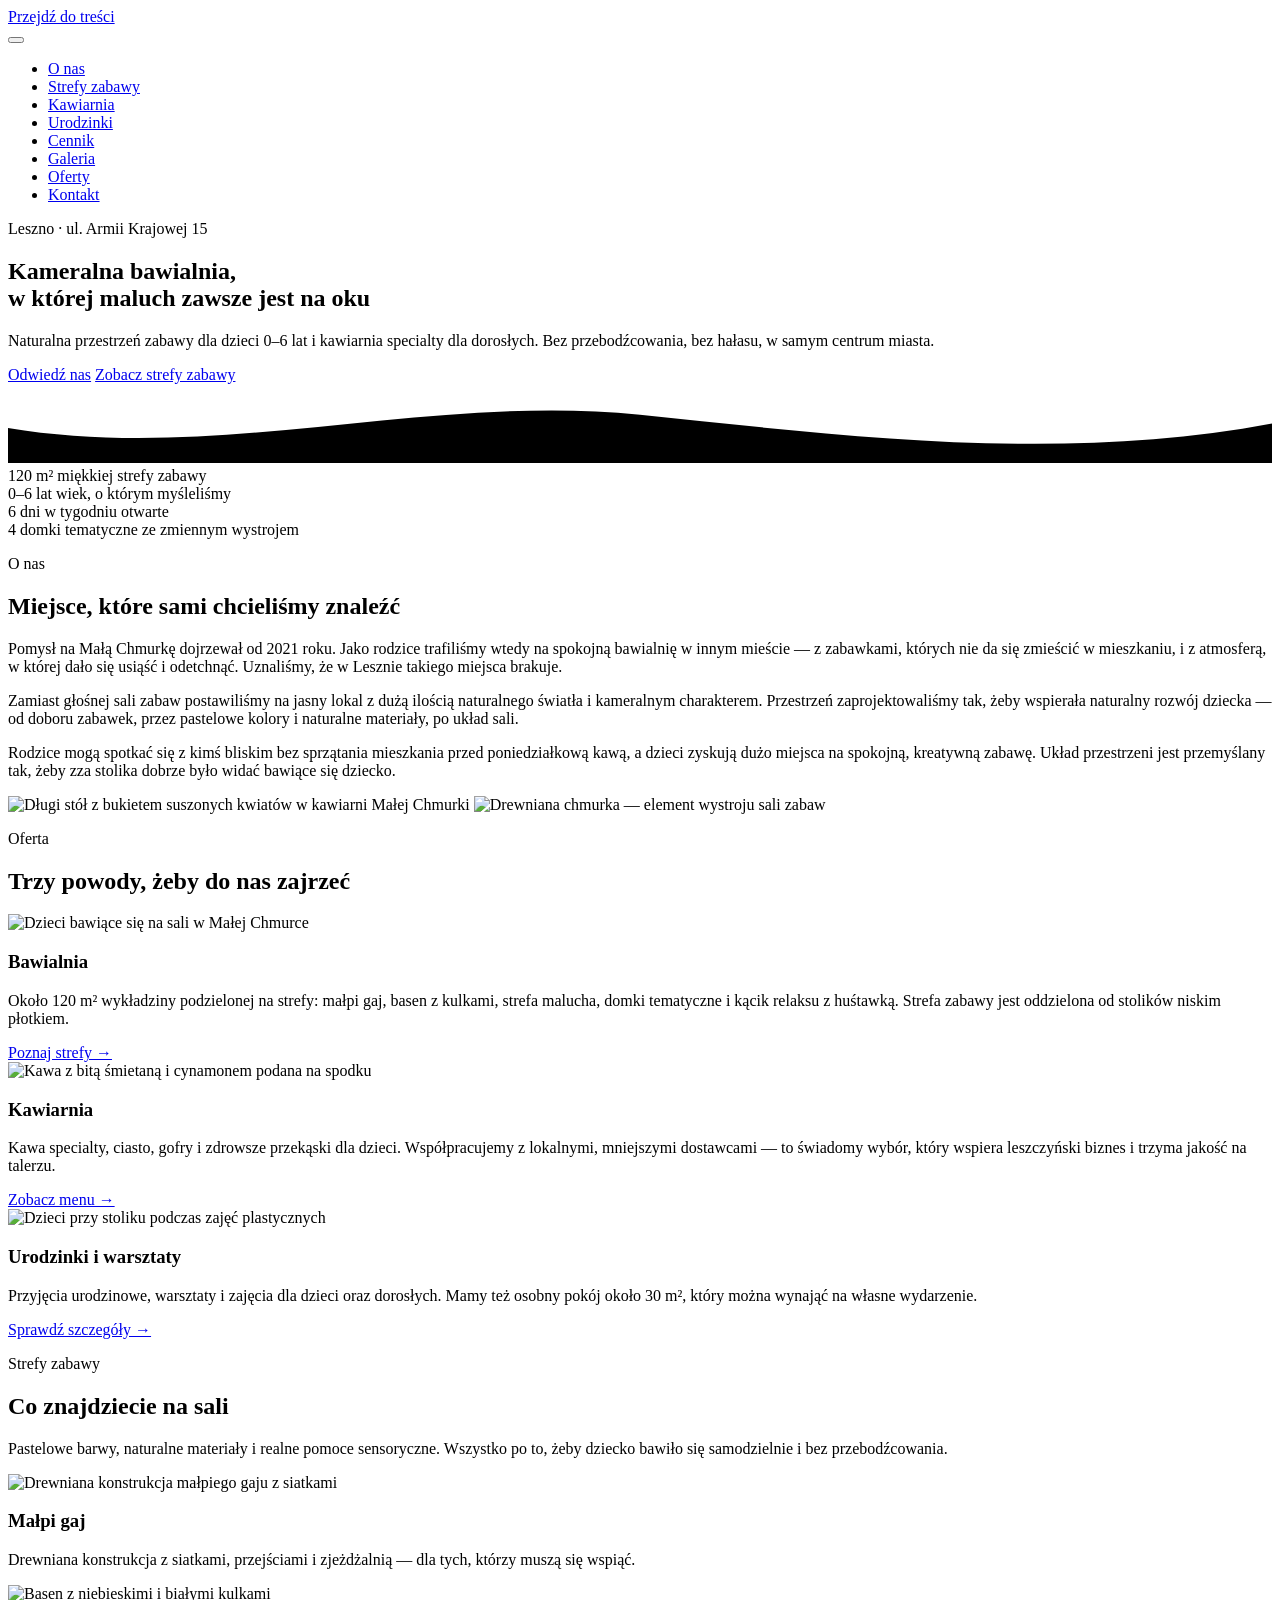
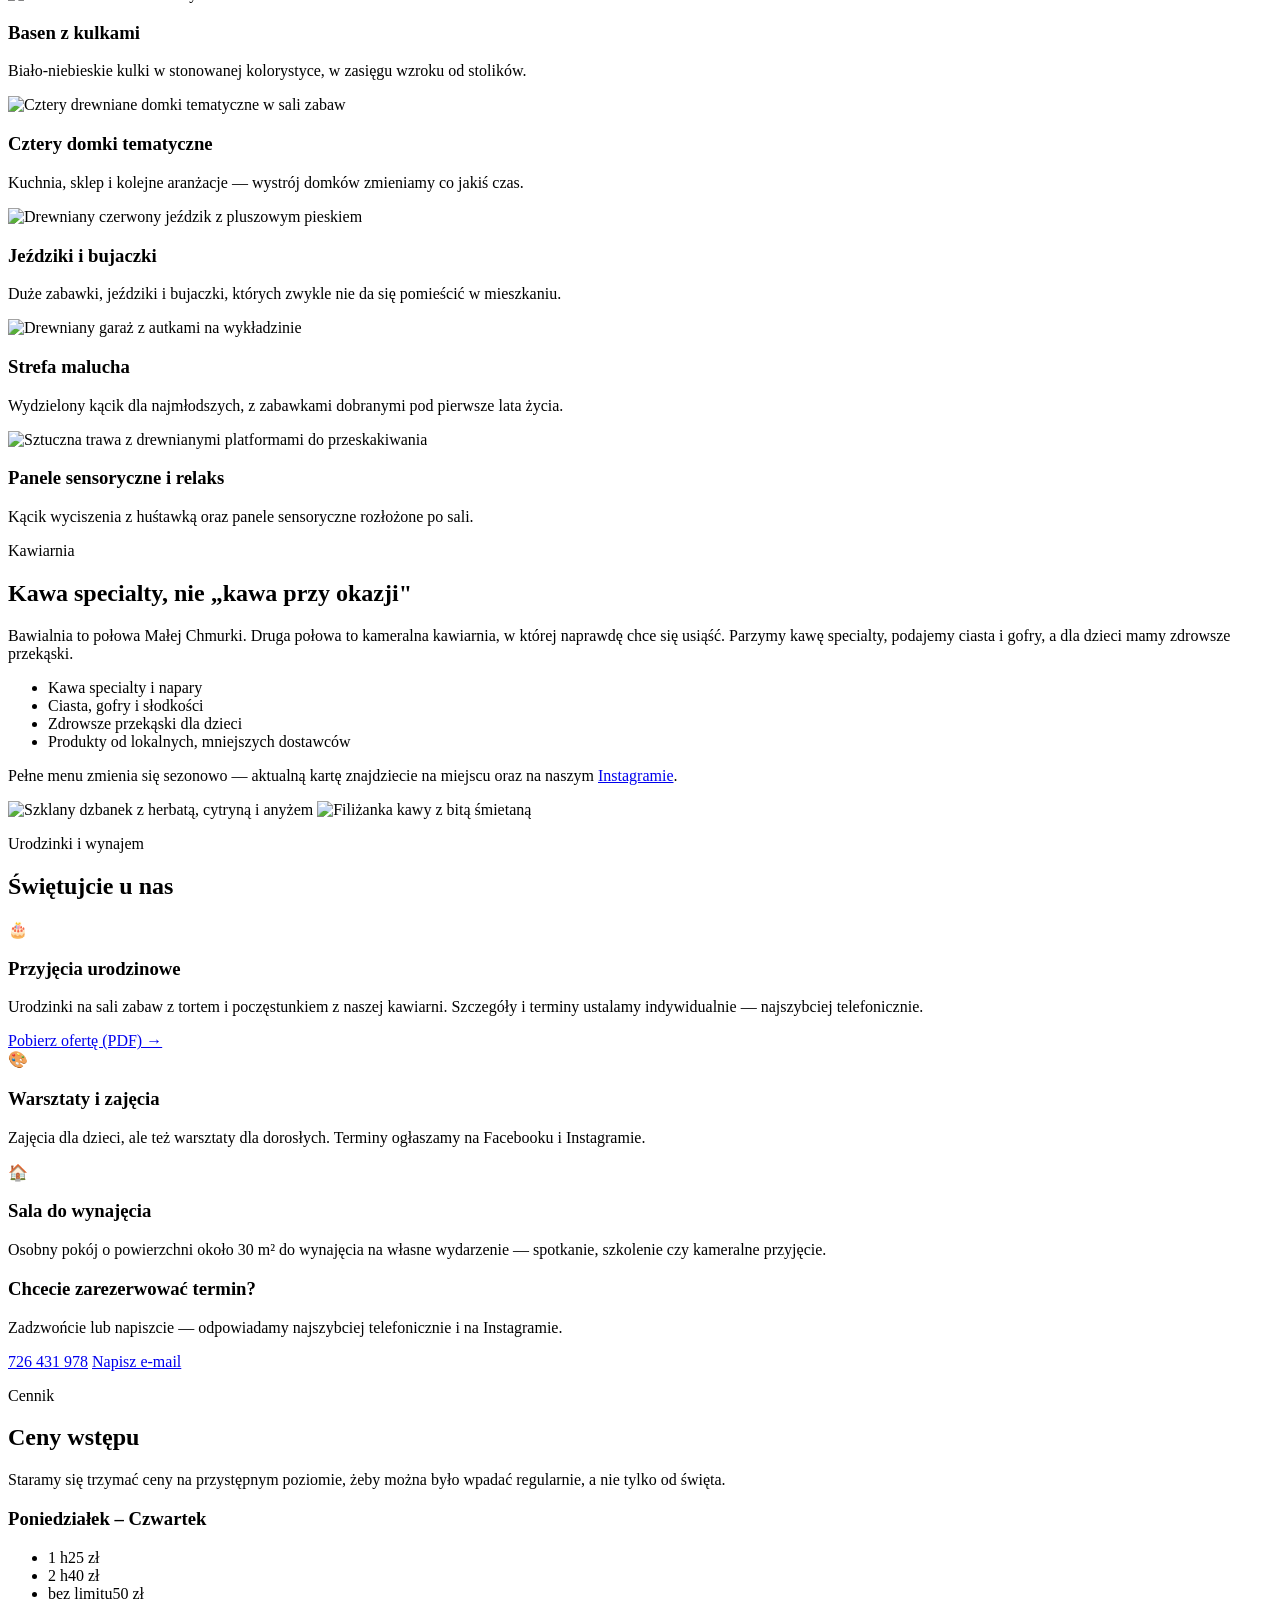
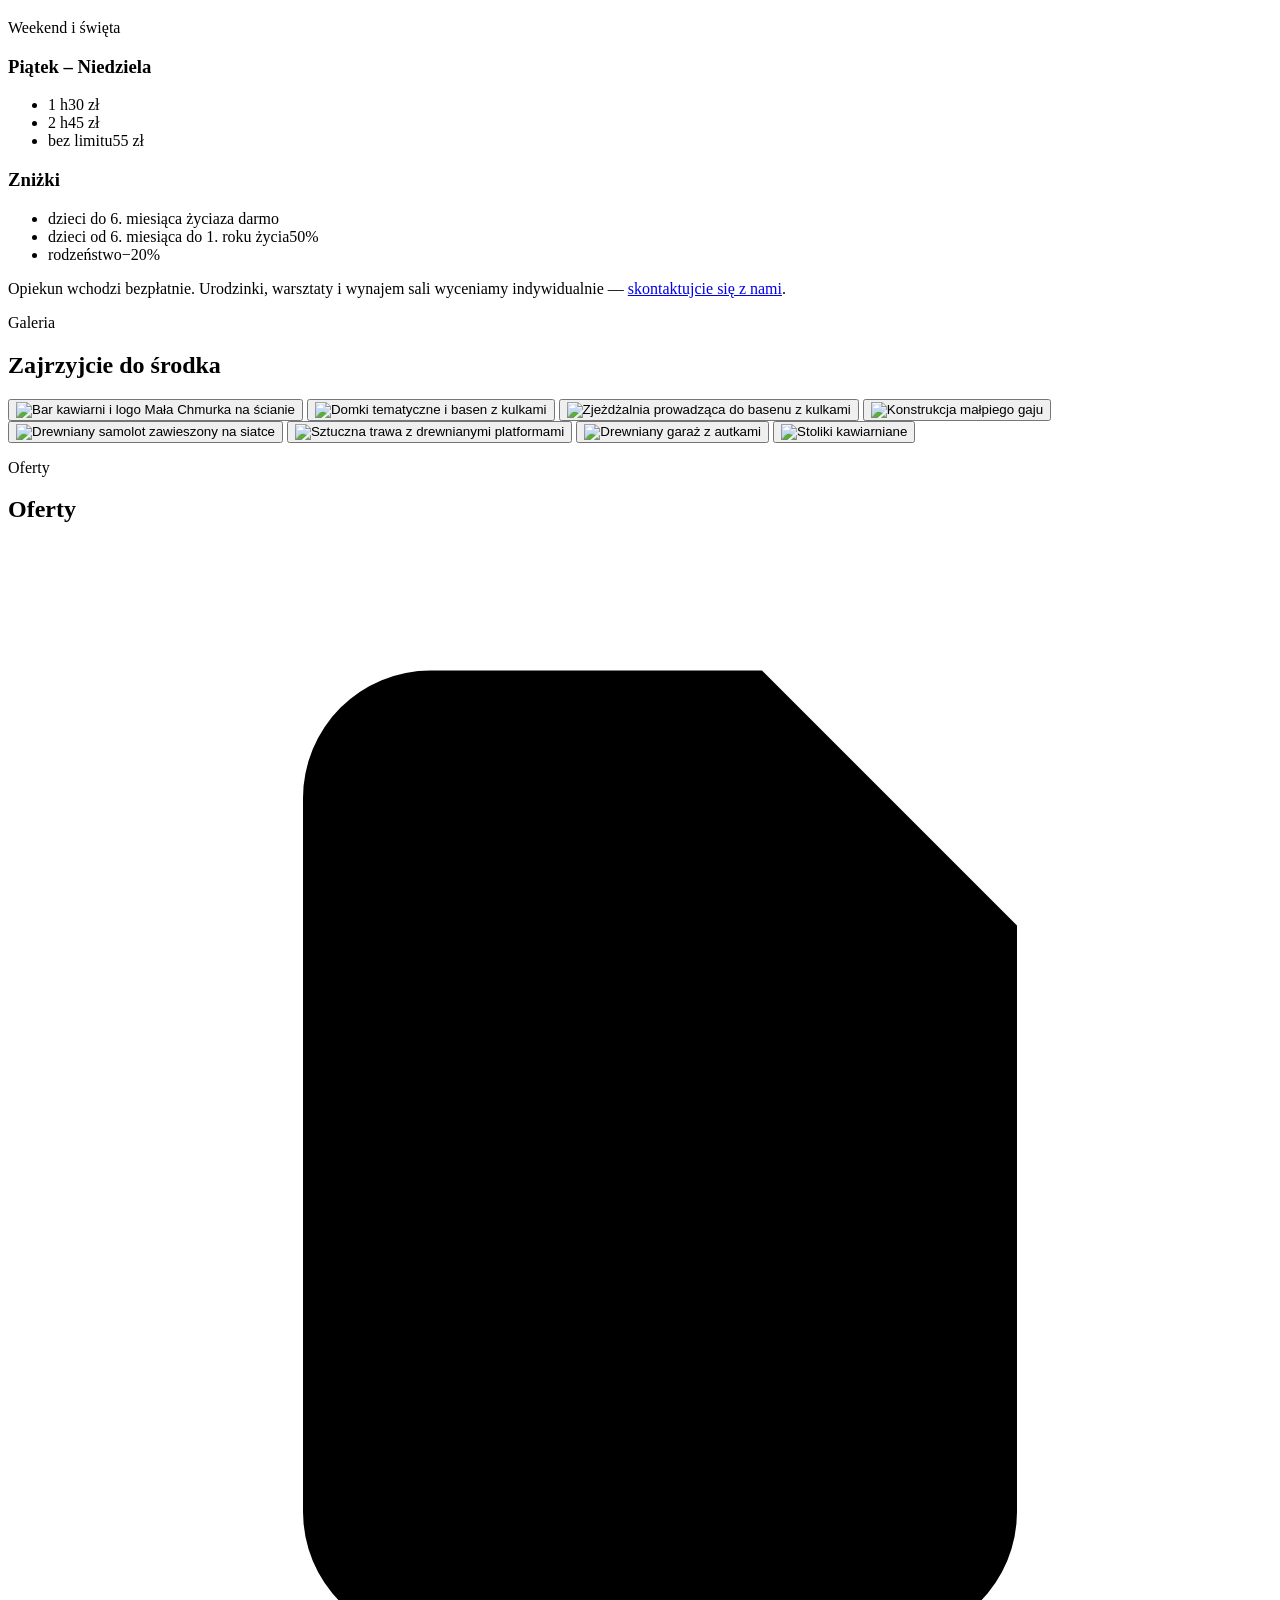
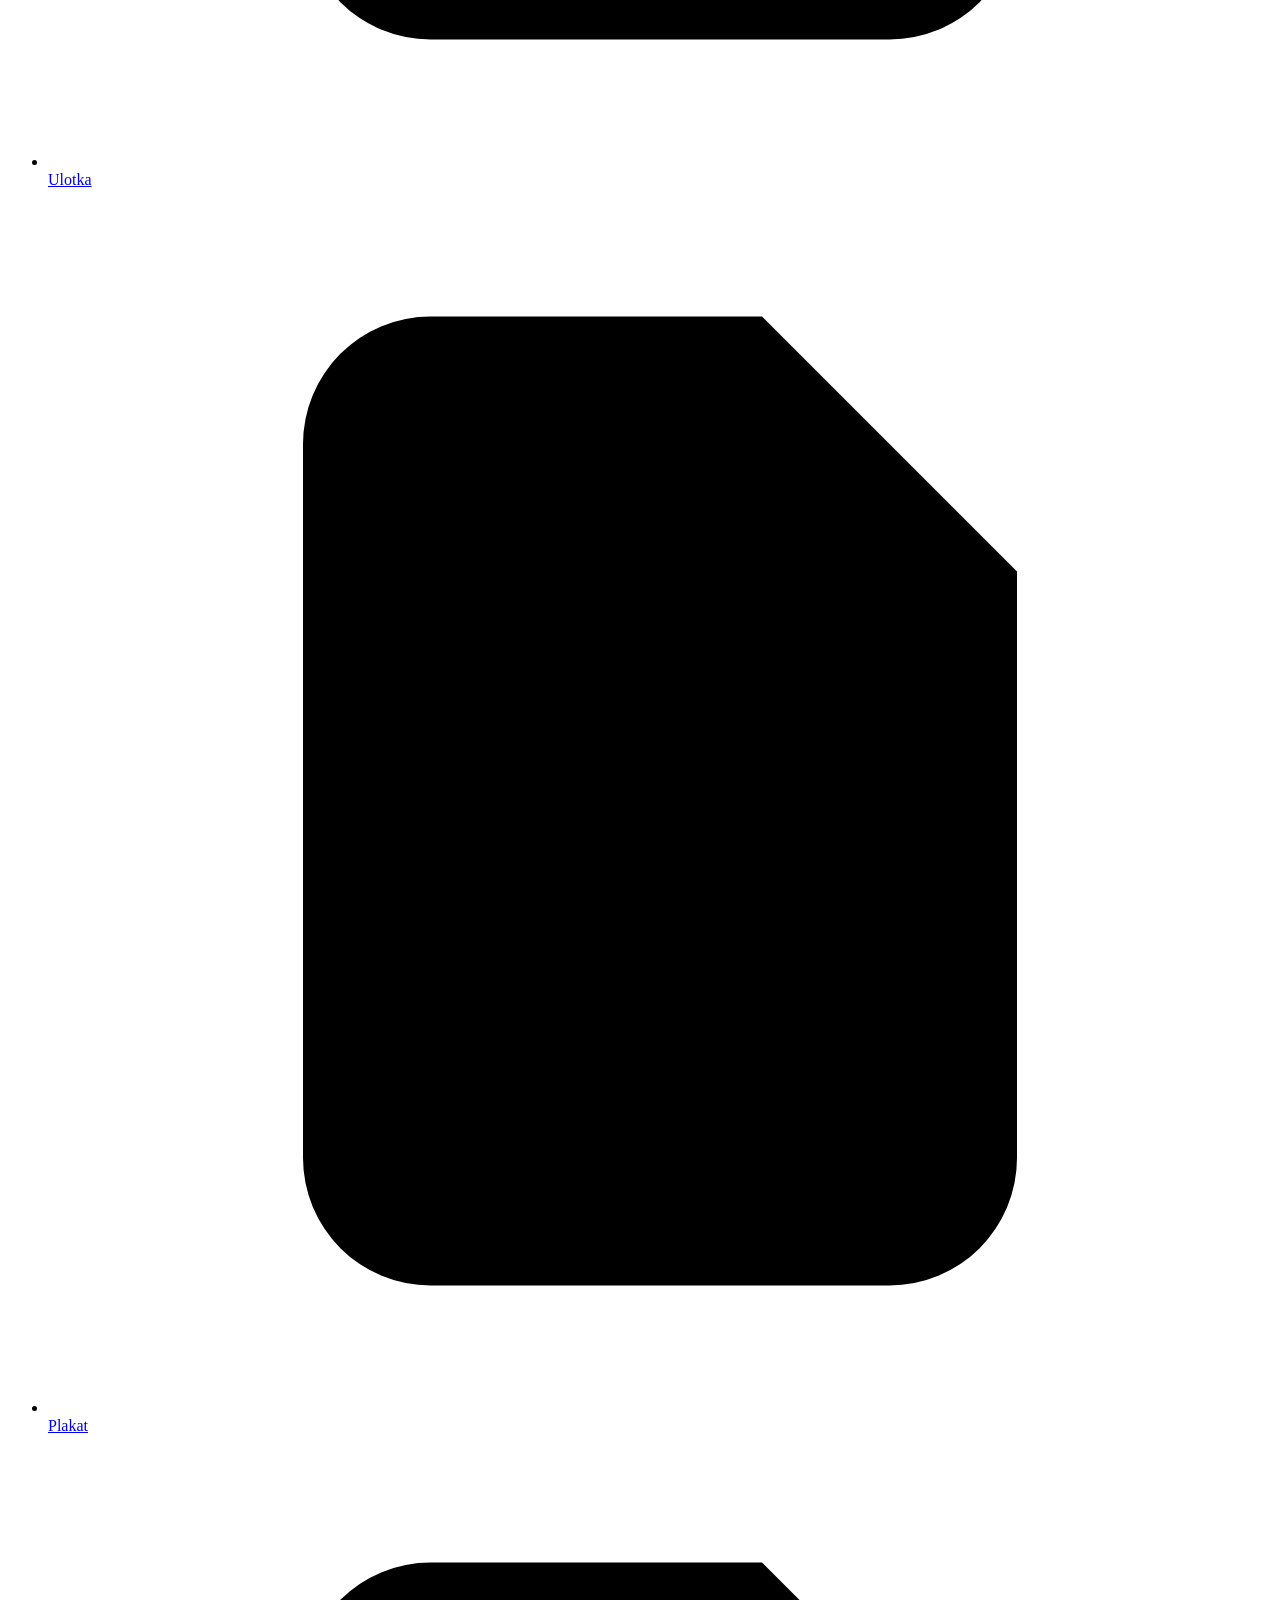
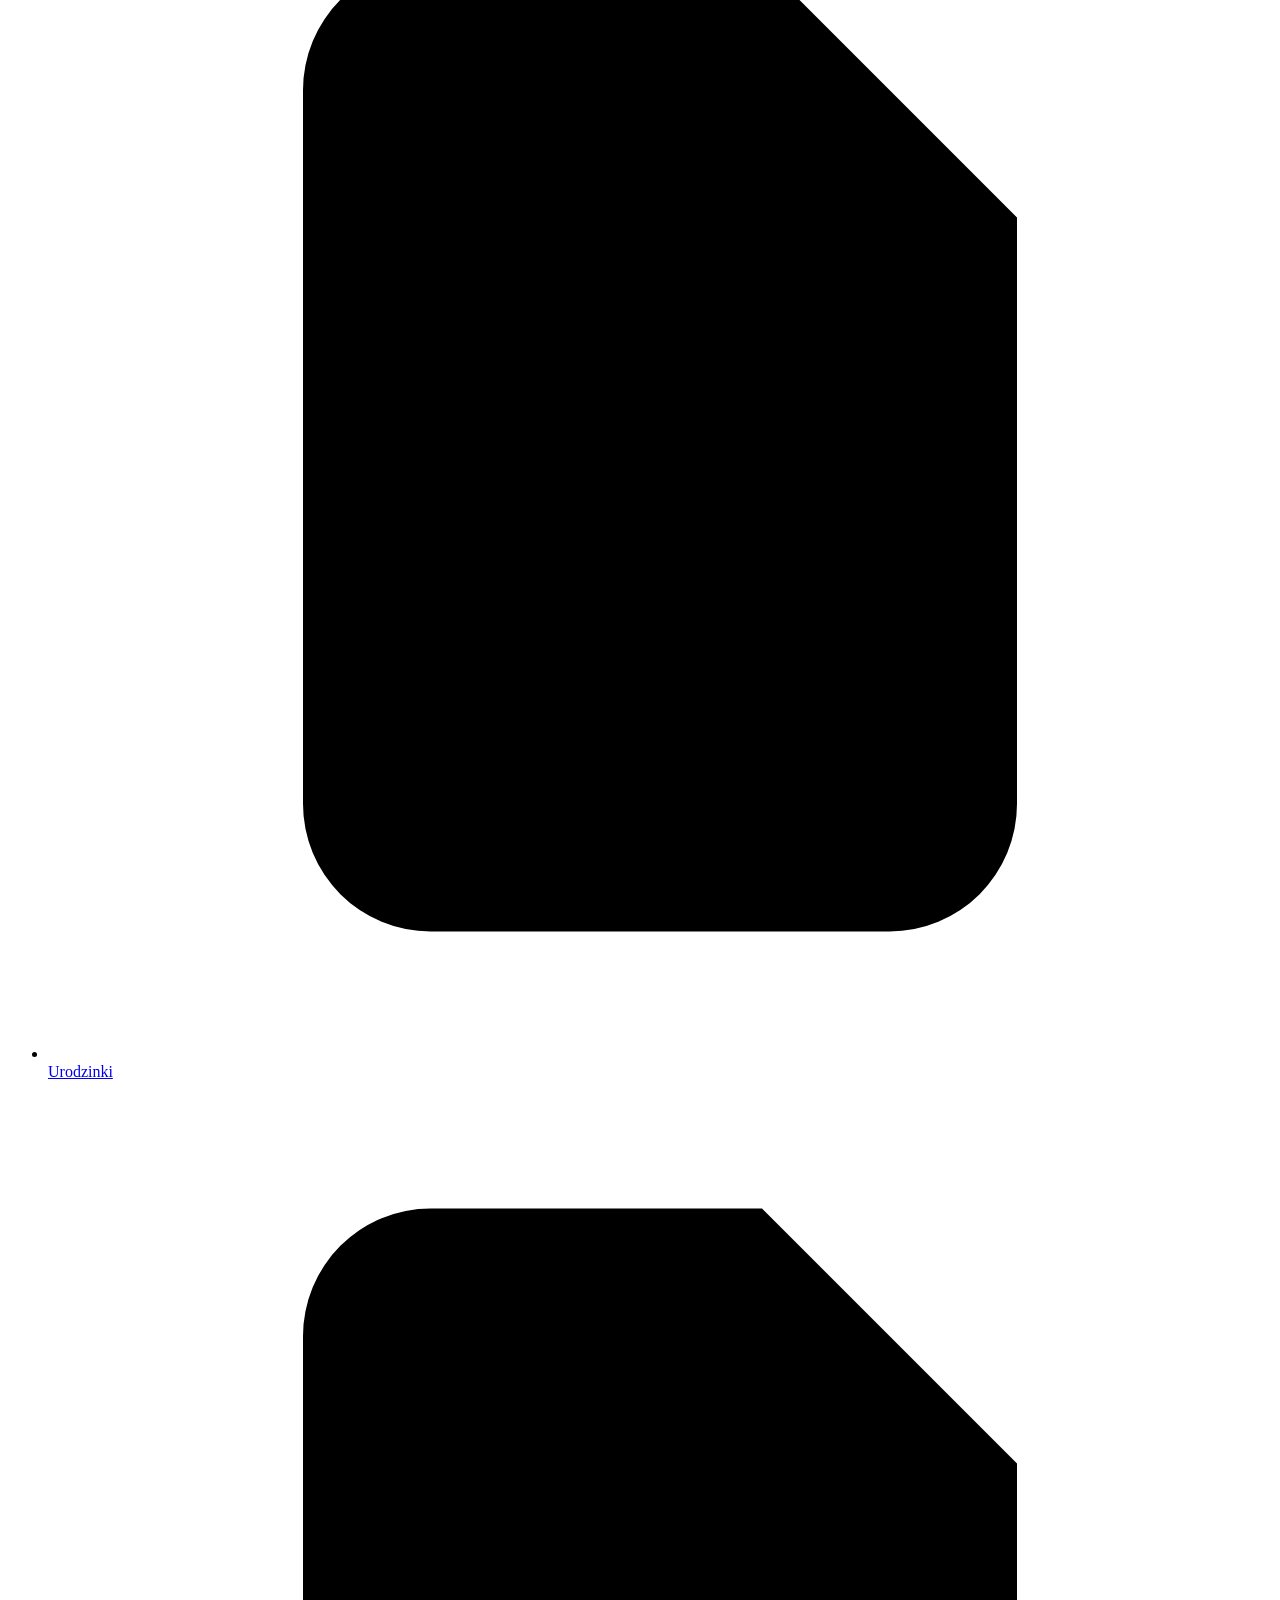
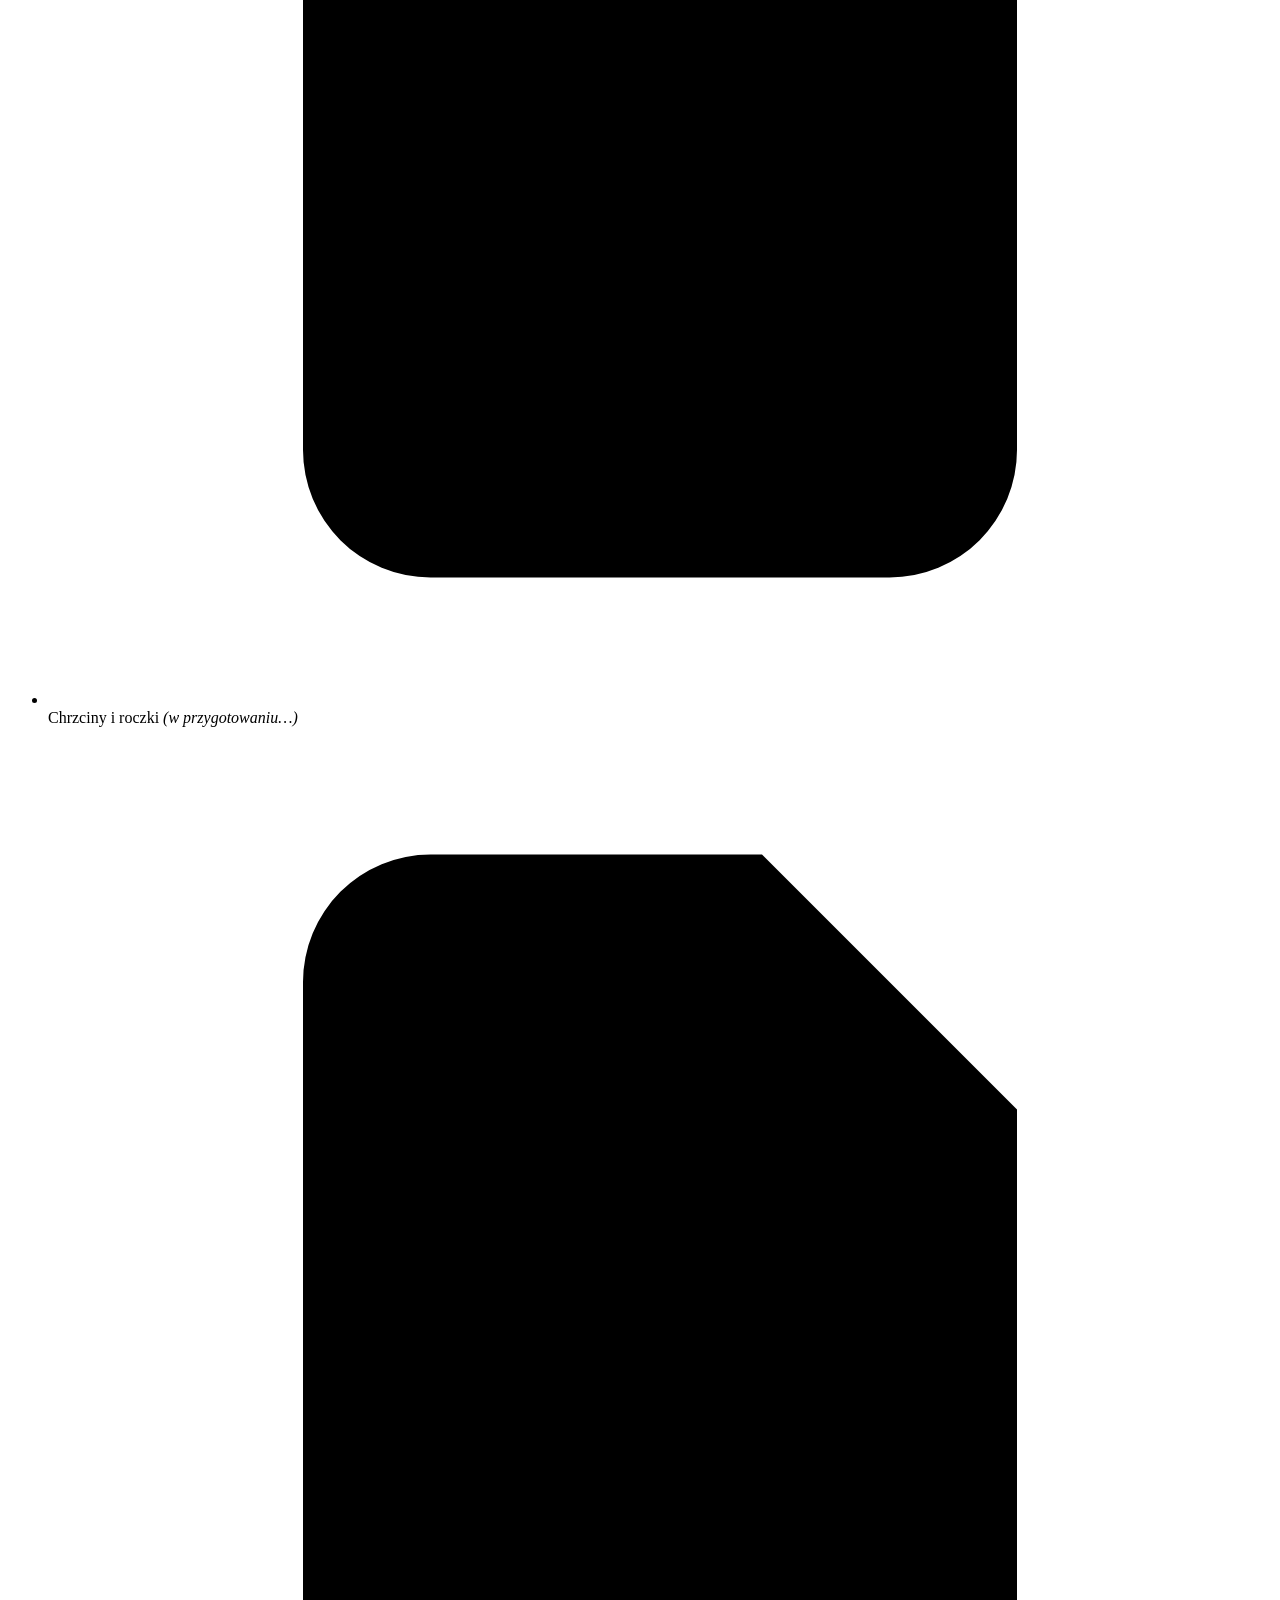
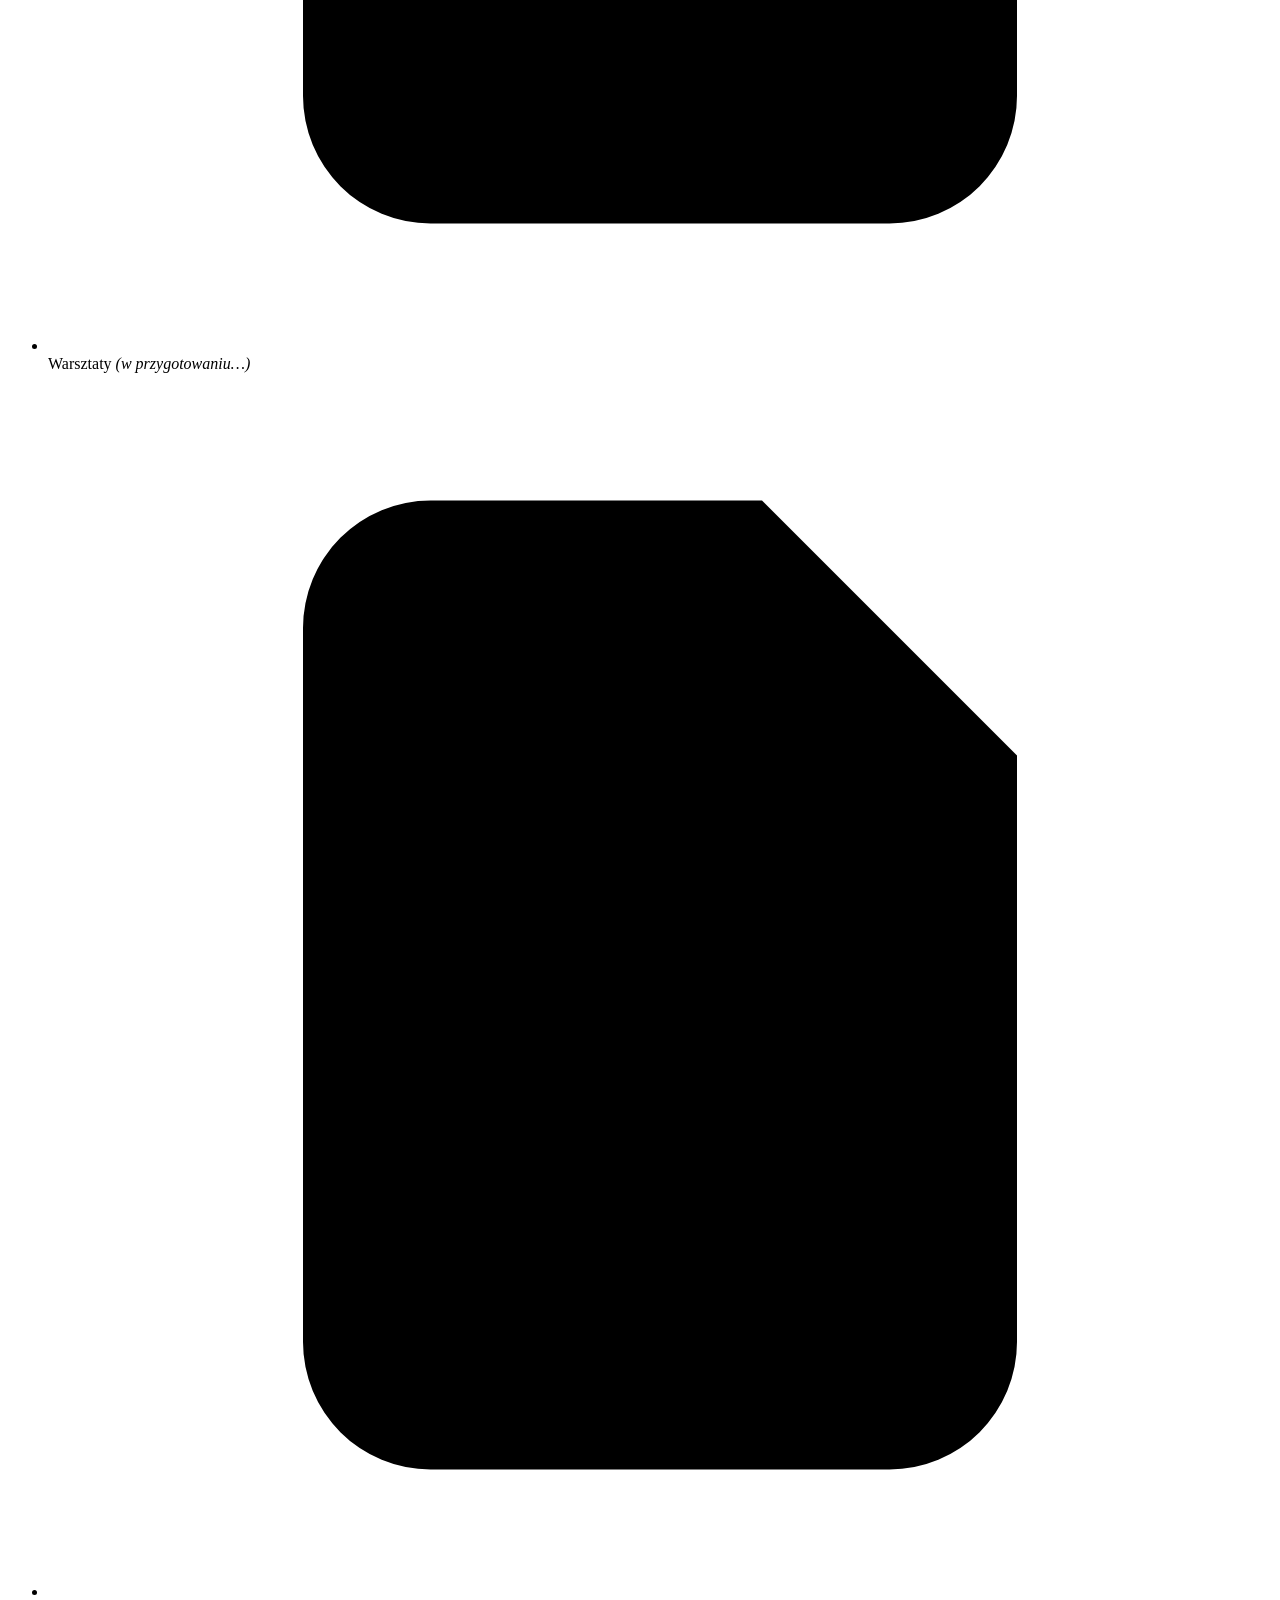
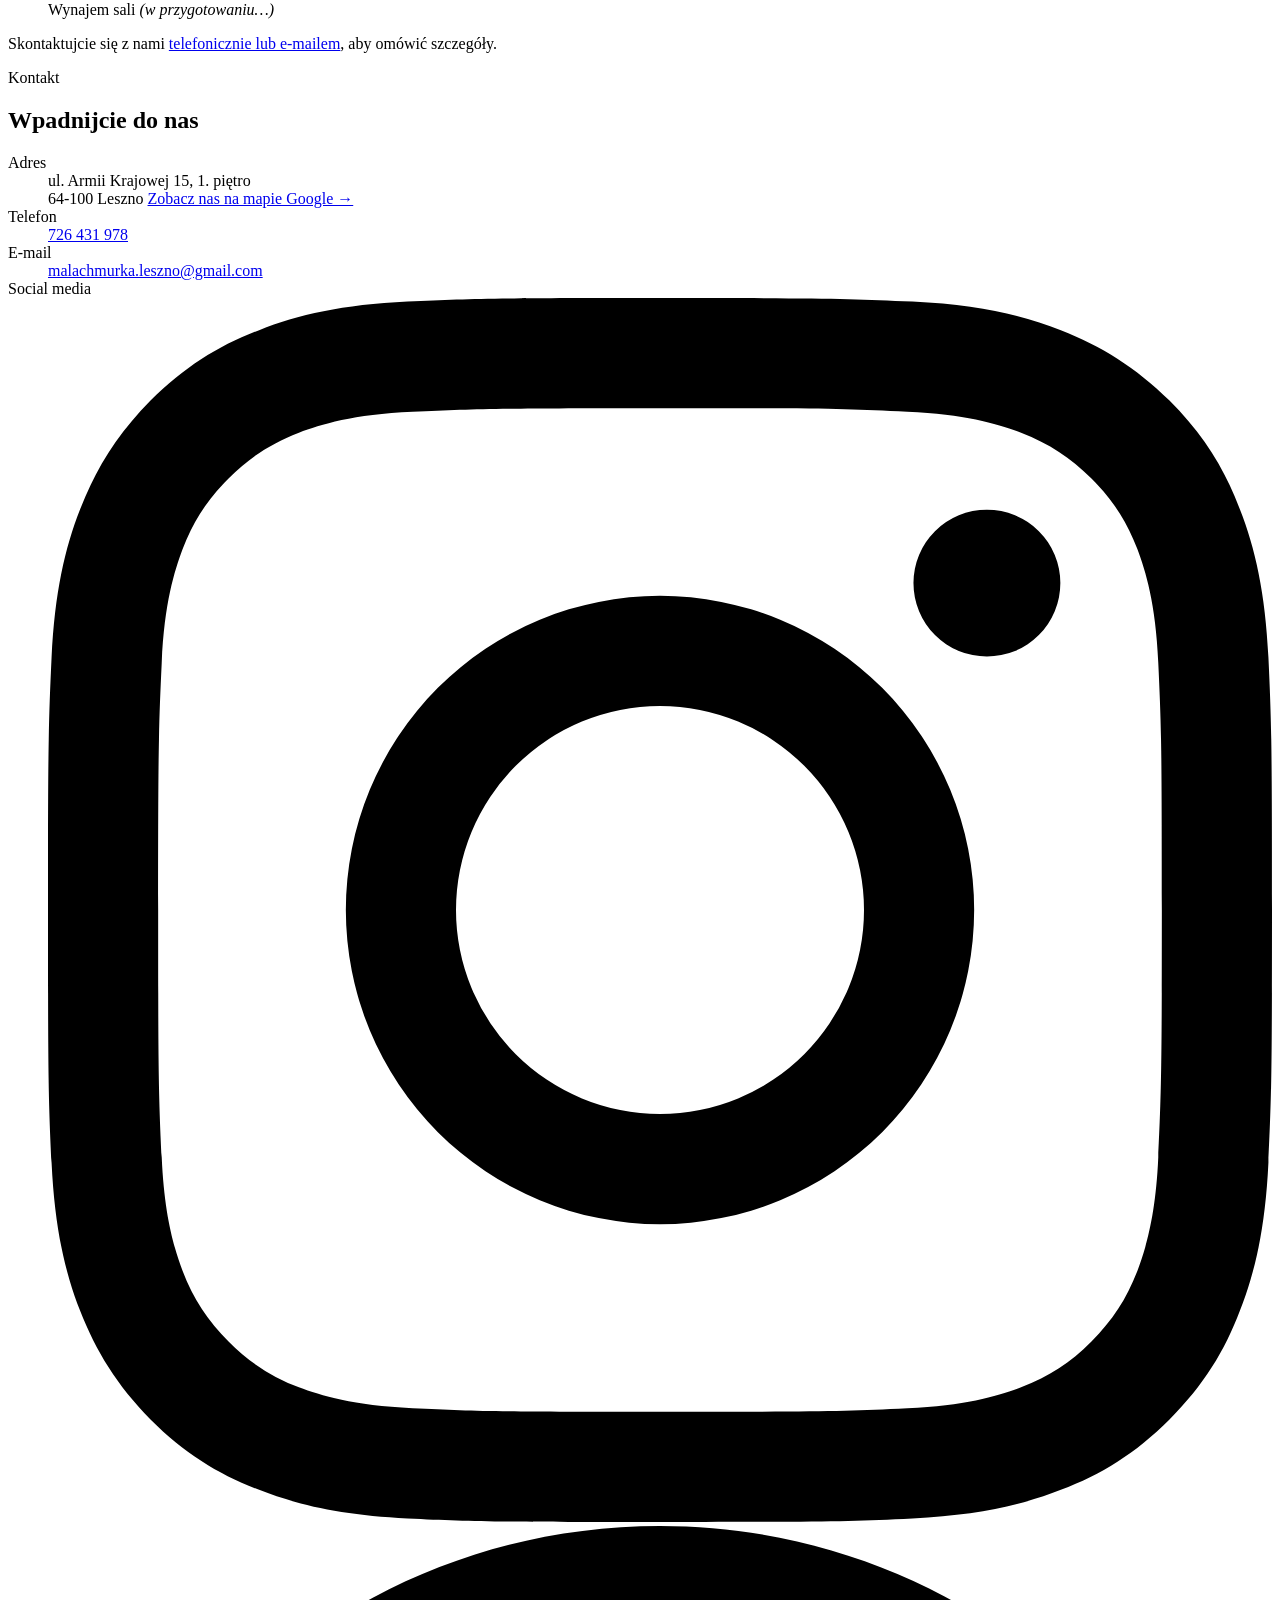
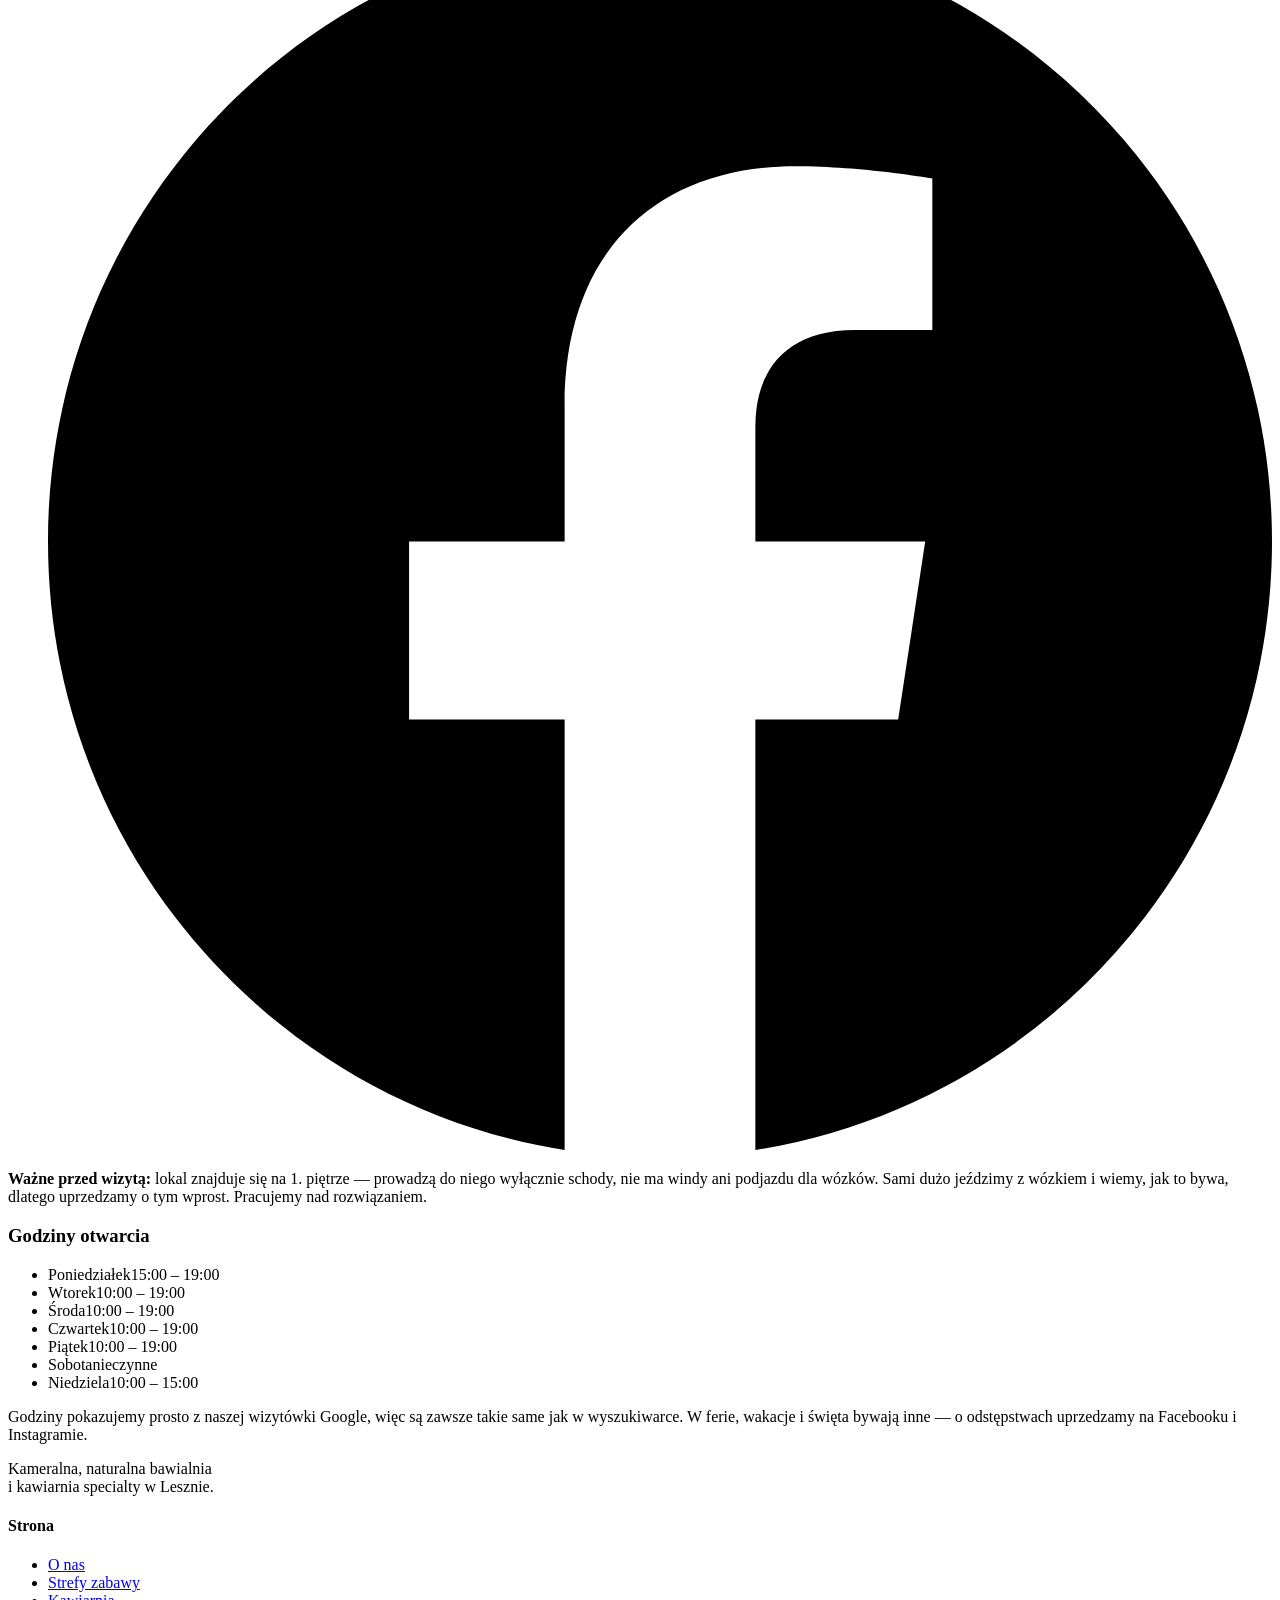
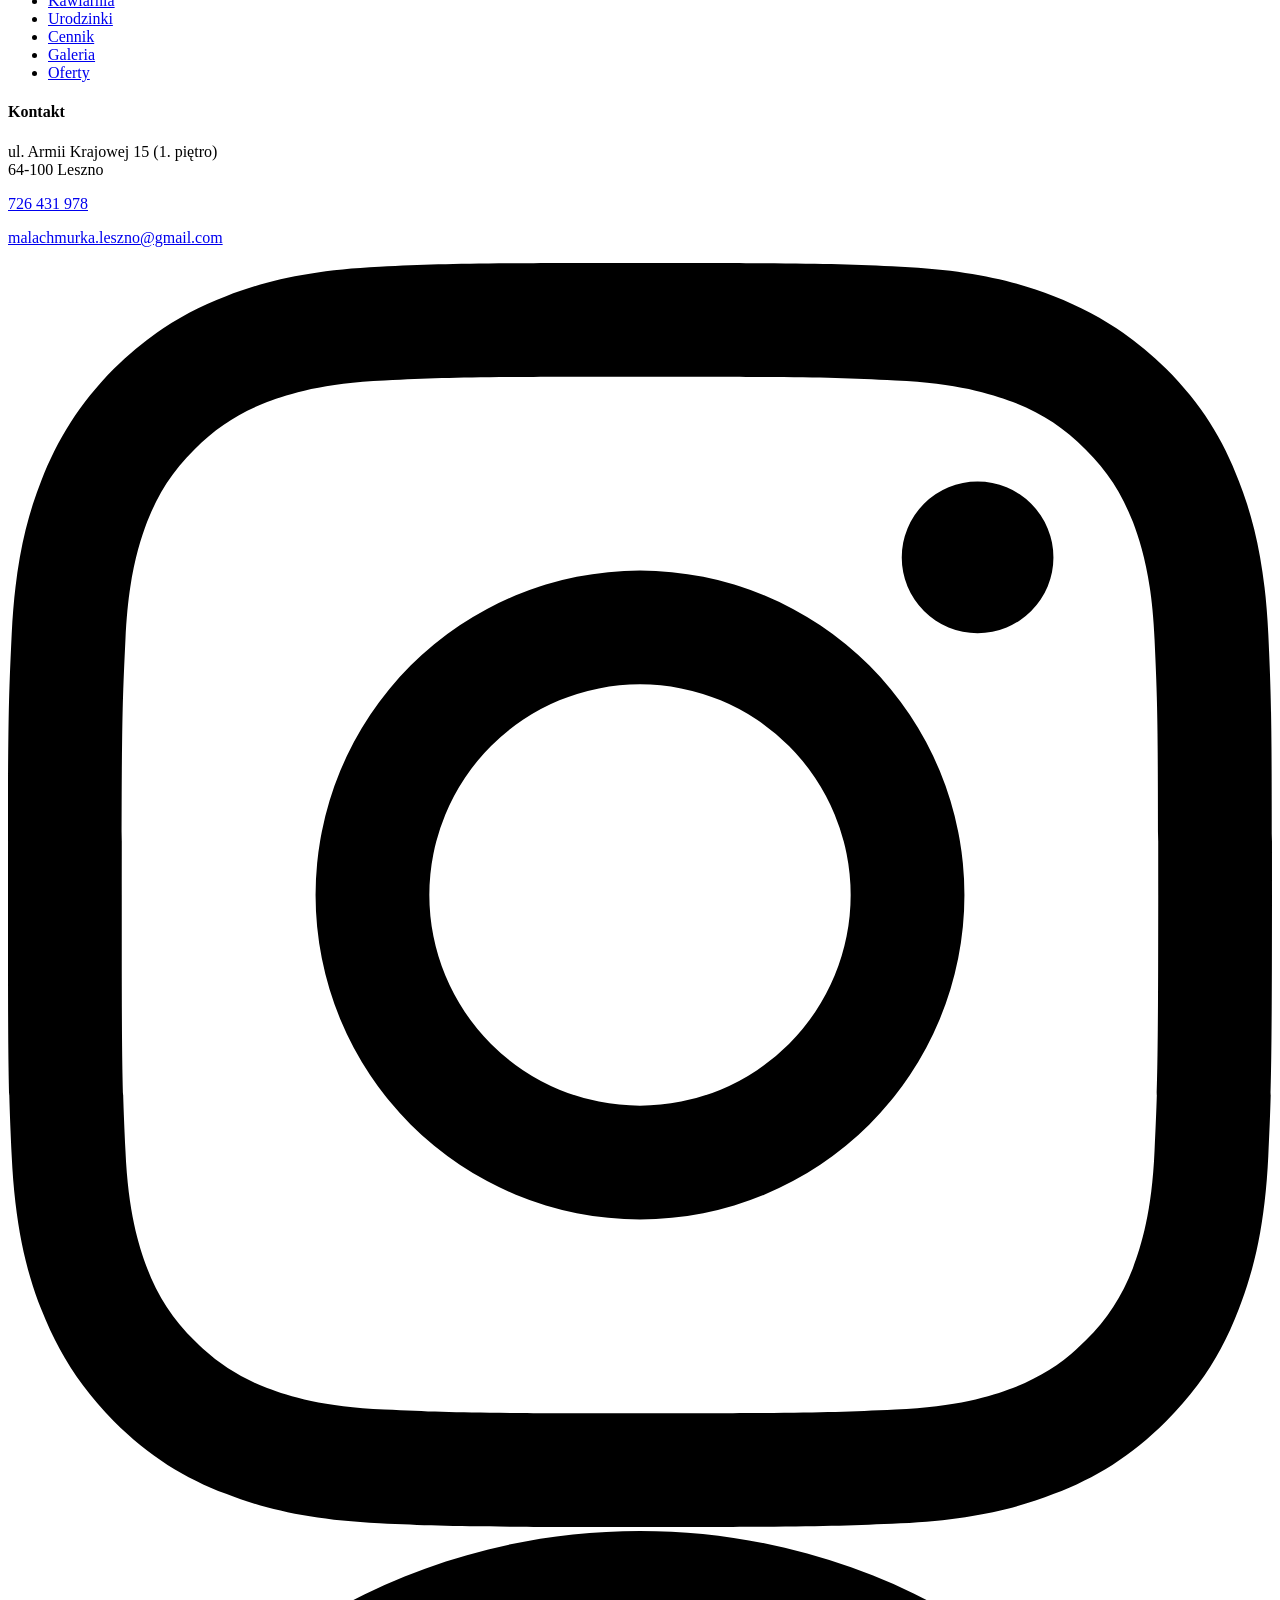
==== commit 0170c4a0: "Zakomentuj wejscia do systemu zapisow ponownie Revert commita 6b7ad84 (PR #70). Wejscia na zapisy zn" ====
--- a/index.html
+++ b/index.html
@@ -284,11 +284,11 @@
              menu się nie przełączyło — bo nikt na nie w tym momencie nie patrzy. -->
 
         <!-- slot 1 -->
-        <li data-nav-auth="guest"><a href="/mala-chmurka-zapisy/logowanie.html?next=/">Zaloguj się</a></li>
+        <!-- TYMCZASOWO WYŁĄCZONE: <li data-nav-auth="guest"><a href="/mala-chmurka-zapisy/logowanie.html?next=/">Zaloguj się</a></li> -->
         <li data-nav-auth="signed" data-nav-klient hidden><a href="/mala-chmurka-zapisy/historia-zamowien.html">Historia zamówień</a></li>
 
         <!-- slot 2, część dla gościa -->
-        <li data-nav-auth="guest"><a href="/mala-chmurka-zapisy/logowanie.html?tab=register&amp;next=/">Zarejestruj się</a></li>
+        <!-- TYMCZASOWO WYŁĄCZONE: <li data-nav-auth="guest"><a href="/mala-chmurka-zapisy/logowanie.html?tab=register&amp;next=/">Zarejestruj się</a></li> -->
 
         <!-- POZYCJE DLA OBSŁUGI — trzy przyciski, żeby dało się je znaleźć
              jednym rzutem oka. Odsłania je updateNavAuth() po sprawdzeniu
@@ -373,8 +373,10 @@
          href="https://www.google.com/maps/search/?api=1&amp;query=Ma%C5%82a%20Chmurka%20-%20naturalna%20bawialnia%2C%20Armii%20Krajowej%2015%2C%2064-100%20Leszno"
          target="_blank" rel="noopener">Odwiedź nas</a>
       <a class="btn btn-ghost" href="#strefy">Zobacz strefy zabawy</a>
+      <!-- TYMCZASOWO WYŁĄCZONE — wejścia do systemu zapisów
       <a class="btn btn-ghost" href="/mala-chmurka-zapisy/kalendarz-zajec.html">Grafik zajęć</a>
       <a class="btn btn-primary" href="/mala-chmurka-zapisy/rezerwacja-bawialni.html">Zarezerwuj miejsce</a>
+      -->
     </div>
   </div>
 
@@ -856,12 +858,14 @@
         <li><a href="#cennik">Cennik</a></li>
         <li><a href="#galeria">Galeria</a></li>
         <li><a href="#materialy">Oferty</a></li>
+        <!-- TYMCZASOWO WYŁĄCZONE — wejścia do systemu zapisów
         <li><a href="/mala-chmurka-zapisy/kalendarz-zajec.html">Grafik zajęć</a></li>
         <li><a href="/mala-chmurka-zapisy/rezerwacja-bawialni.html">Zarezerwuj miejsce</a></li>
+        -->
         <!-- Ta sama zasada co w menu na górze: gość widzi "Zarejestruj się",
              zalogowany - "Historia zamówień". Stan ustawia watchNavAuth(). -->
         <li data-nav-auth="signed" hidden><a href="/mala-chmurka-zapisy/historia-zamowien.html">Historia zamówień</a></li>
-        <li data-nav-auth="guest"><a href="/mala-chmurka-zapisy/logowanie.html?tab=register">Zarejestruj się</a></li>
+        <!-- TYMCZASOWO WYŁĄCZONE: <li data-nav-auth="guest"><a href="/mala-chmurka-zapisy/logowanie.html?tab=register">Zarejestruj się</a></li> -->
       </ul>
     </nav>
 
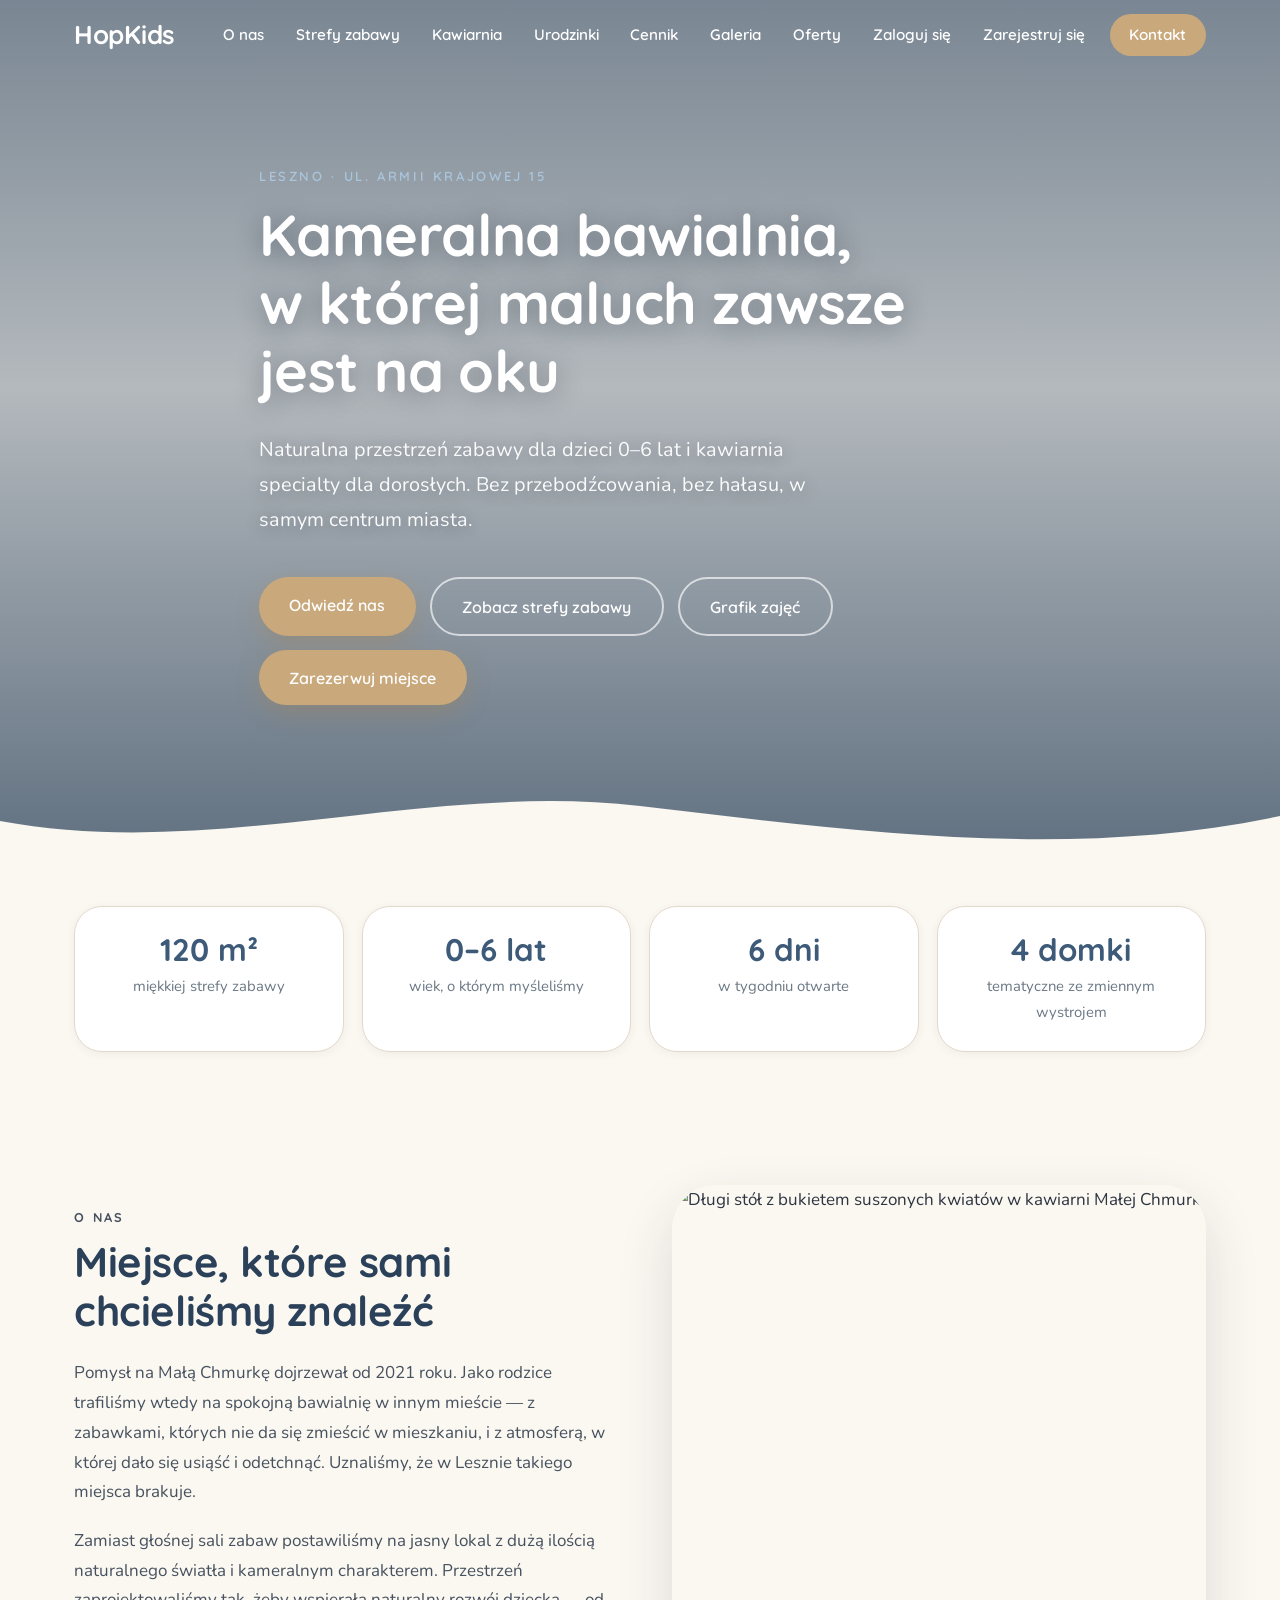
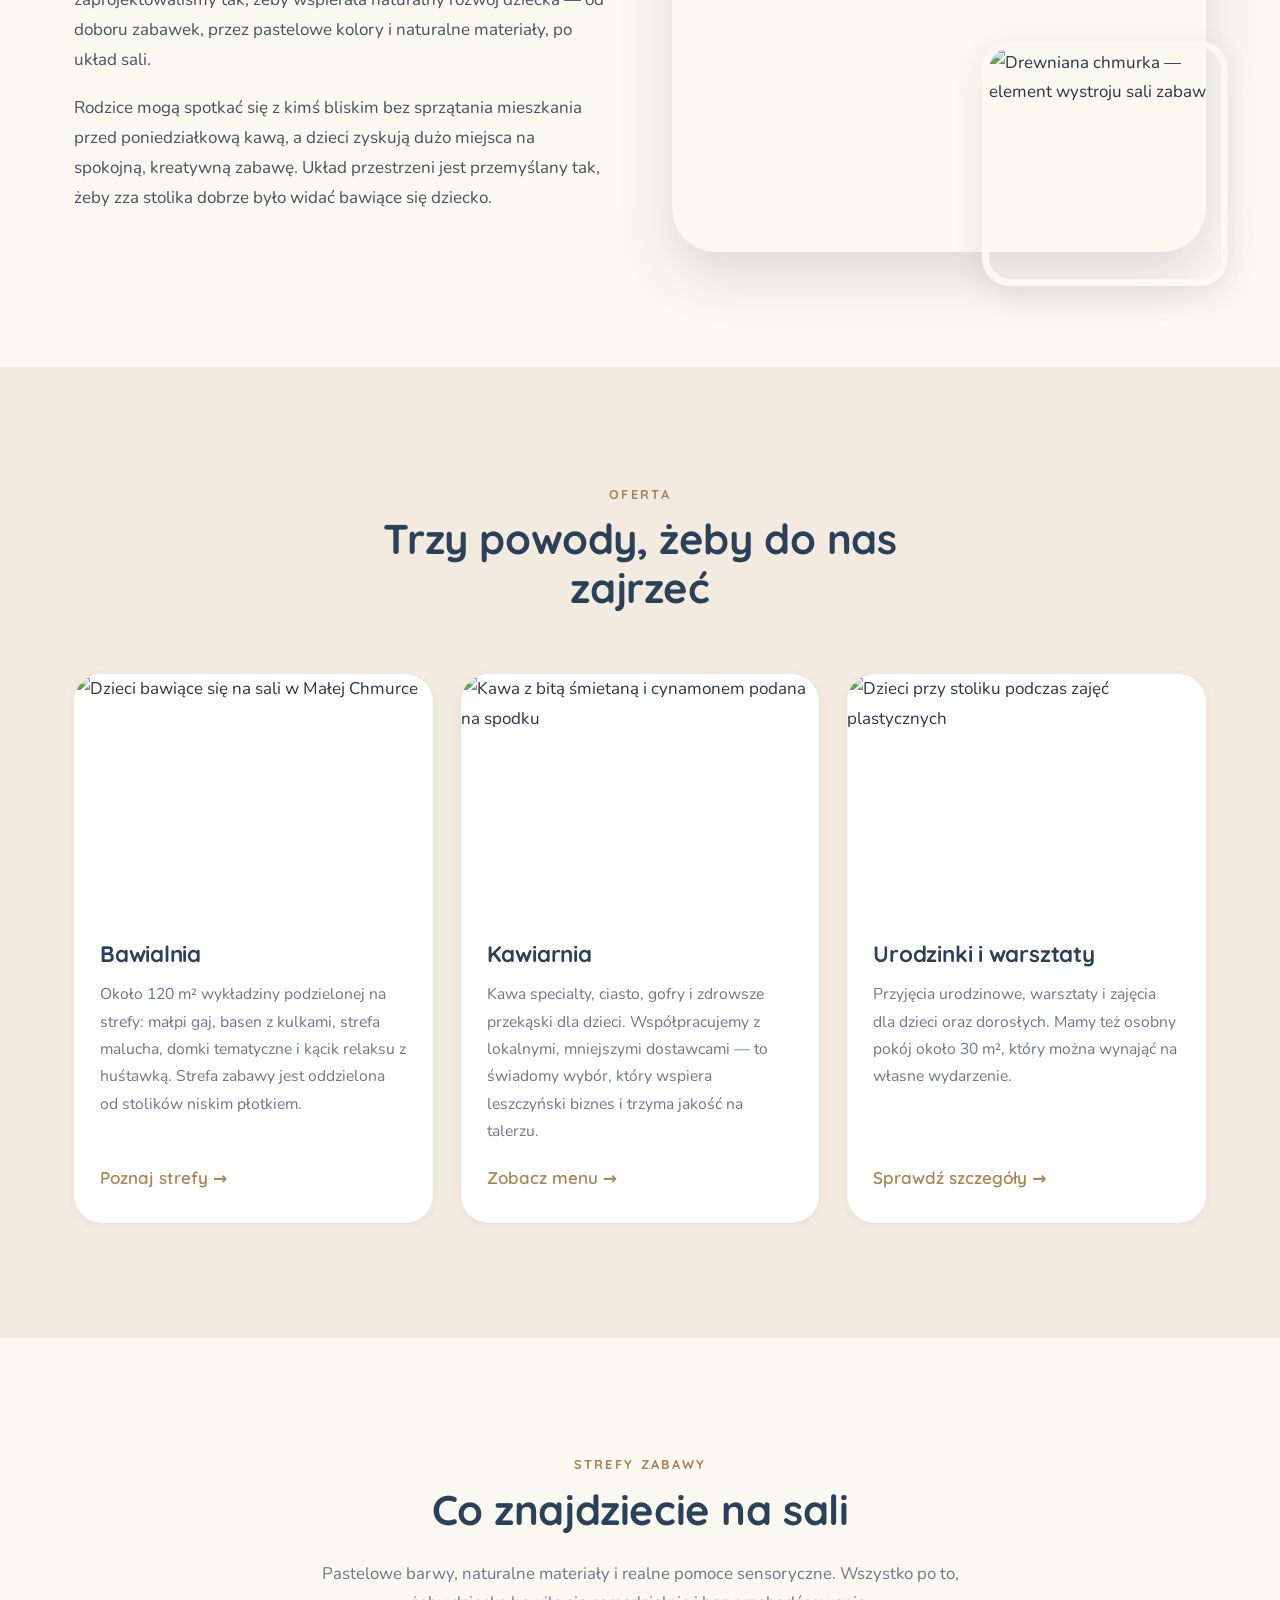
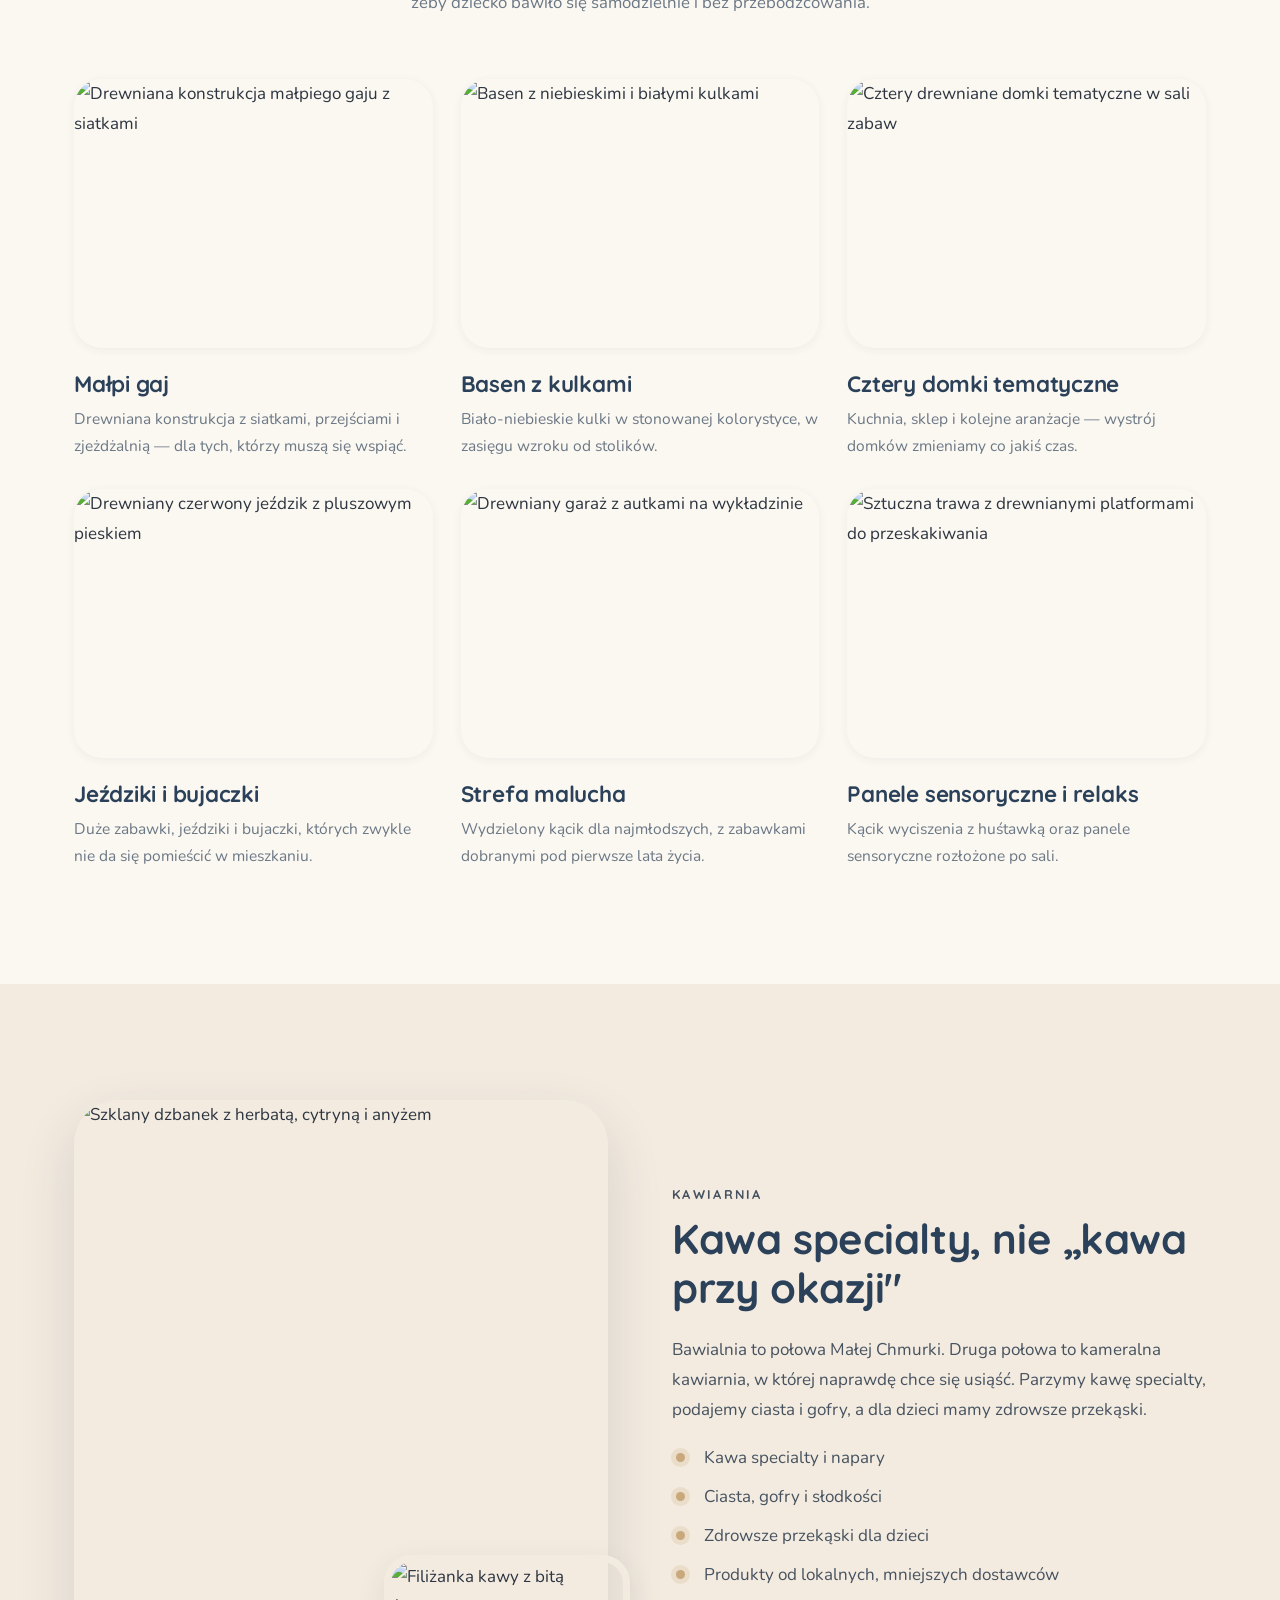
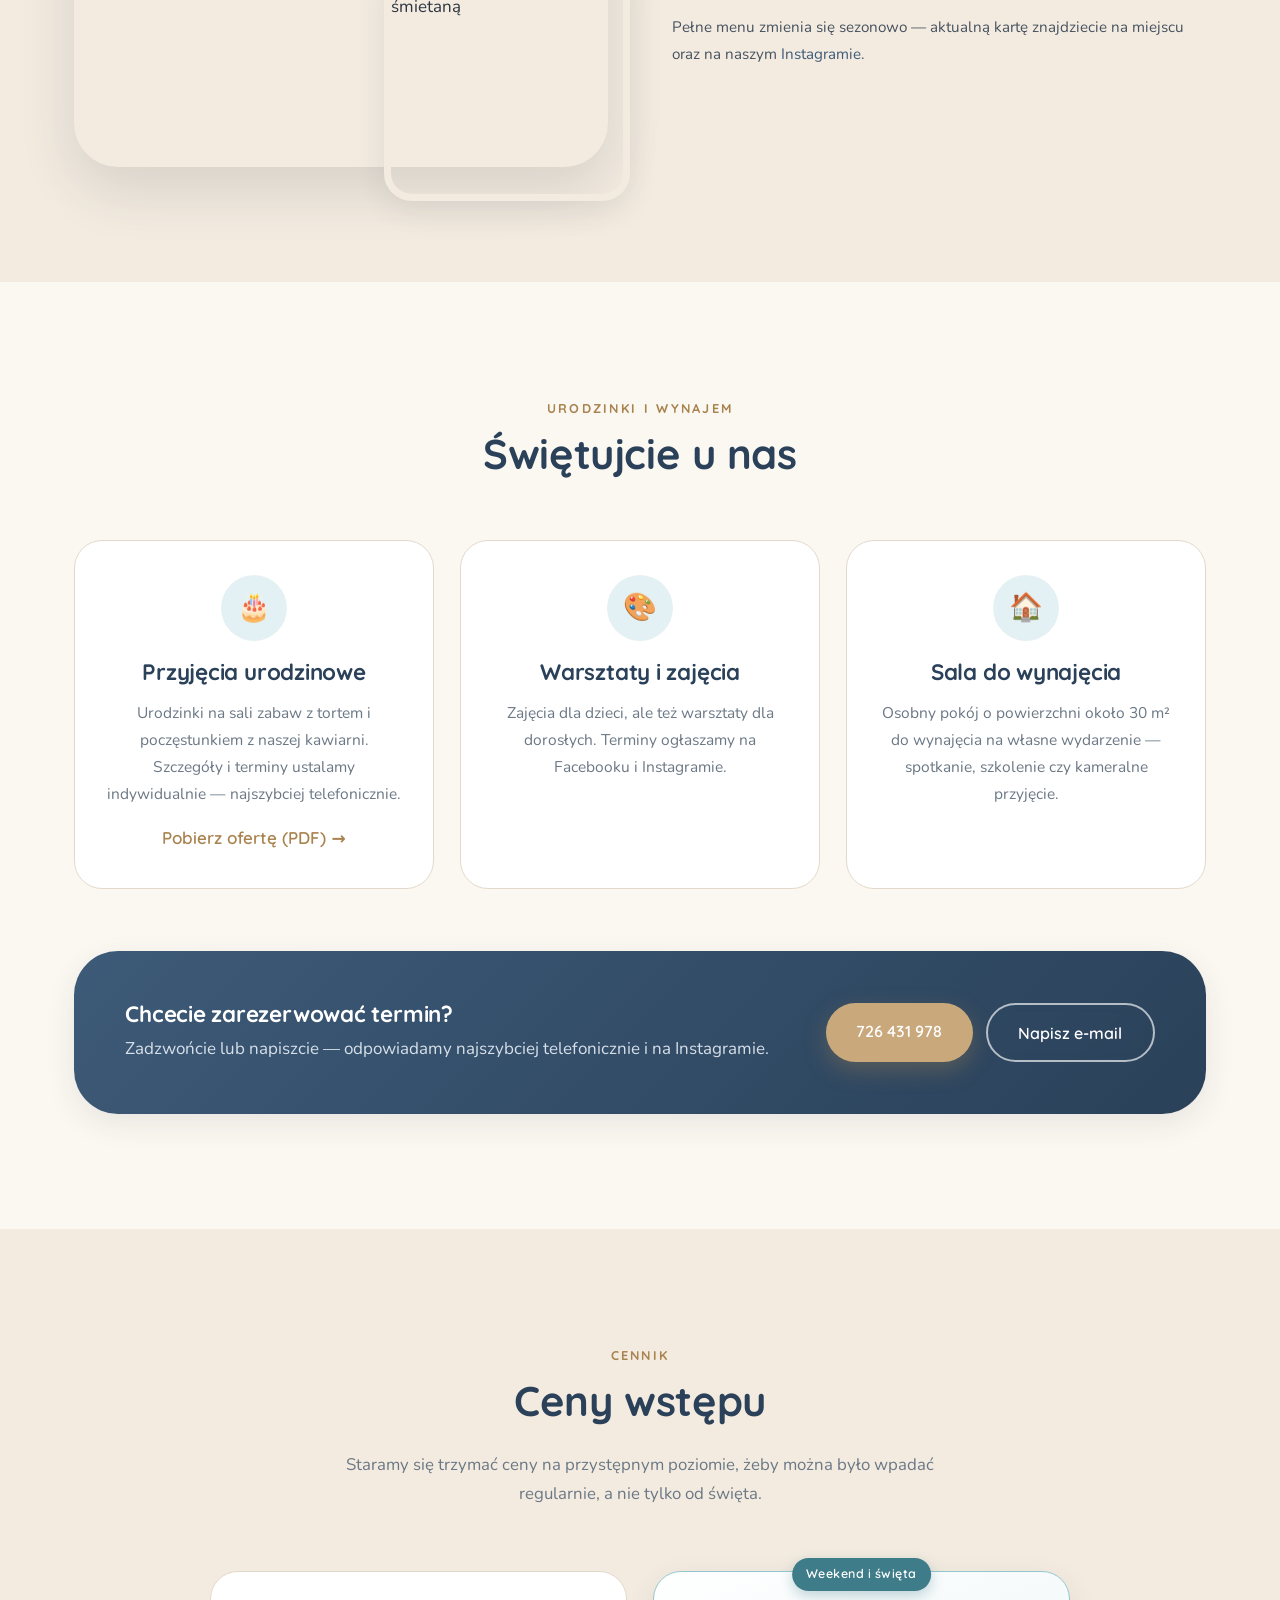
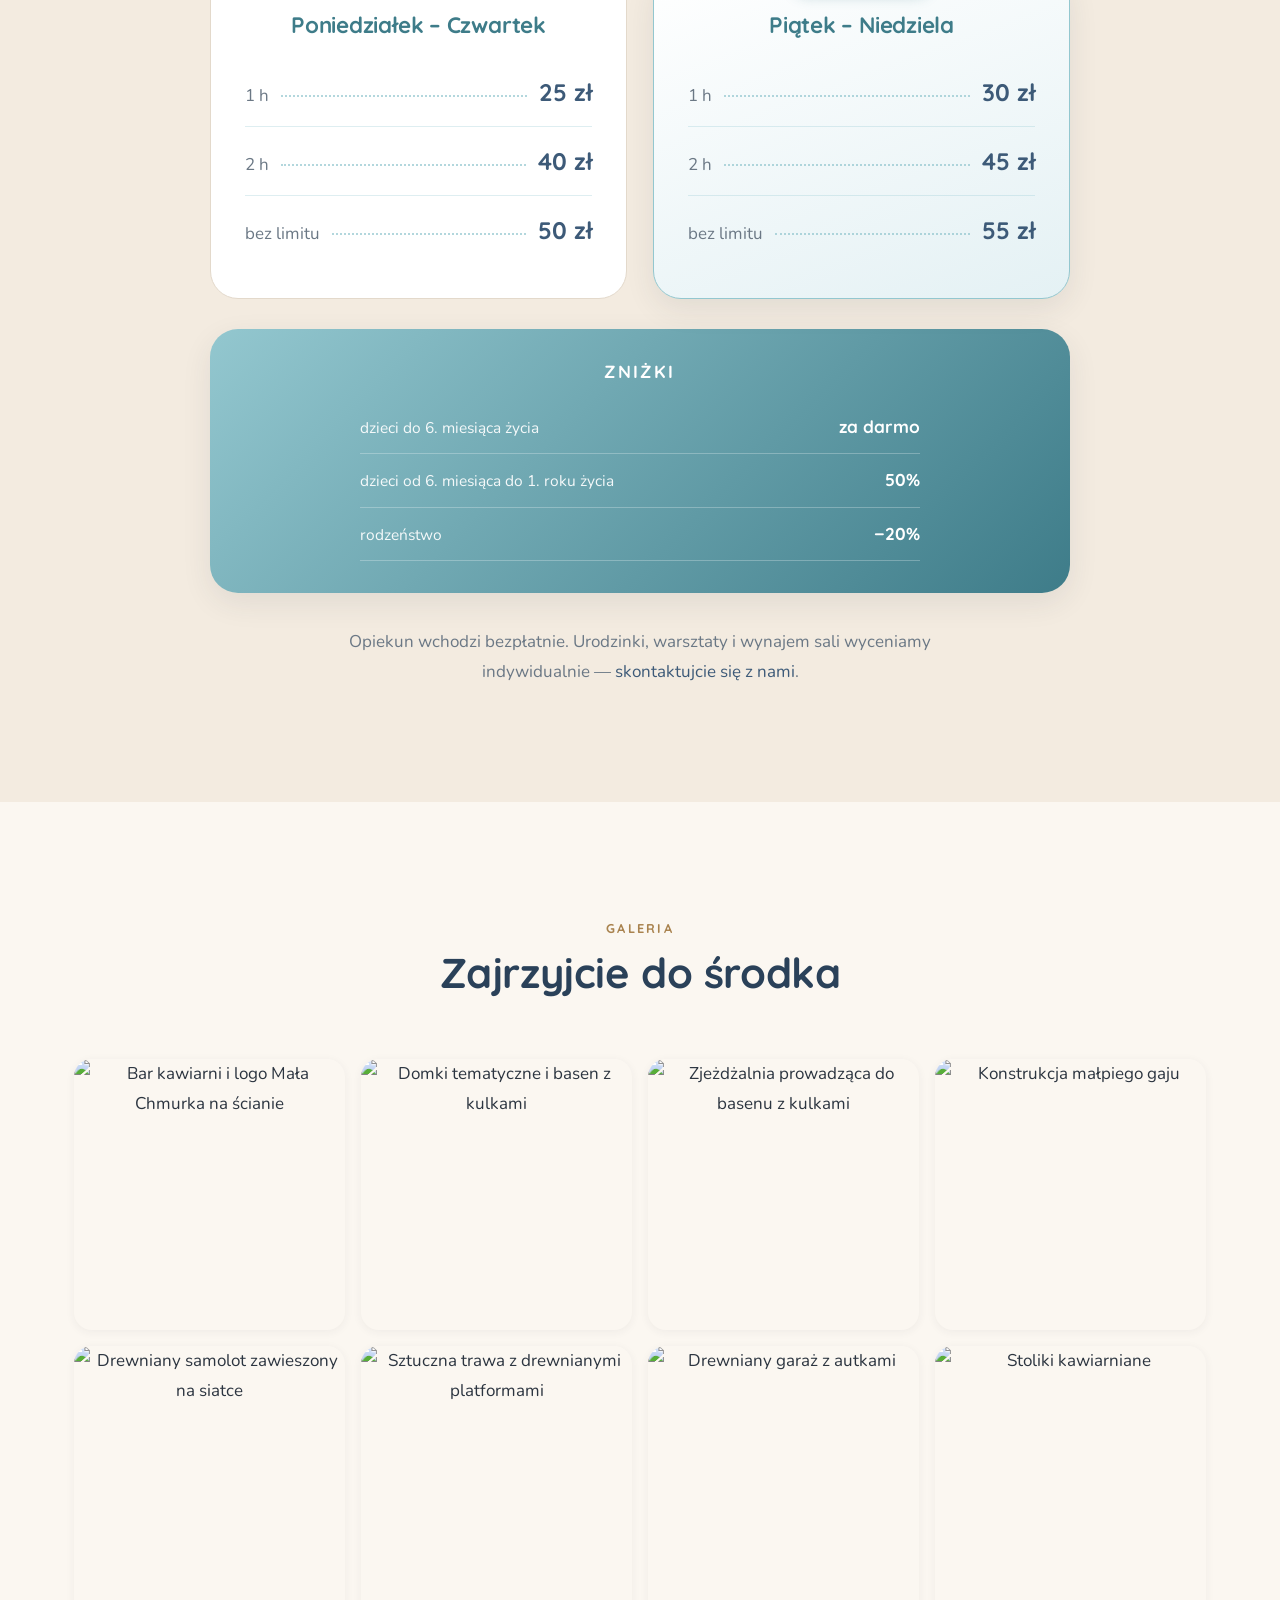
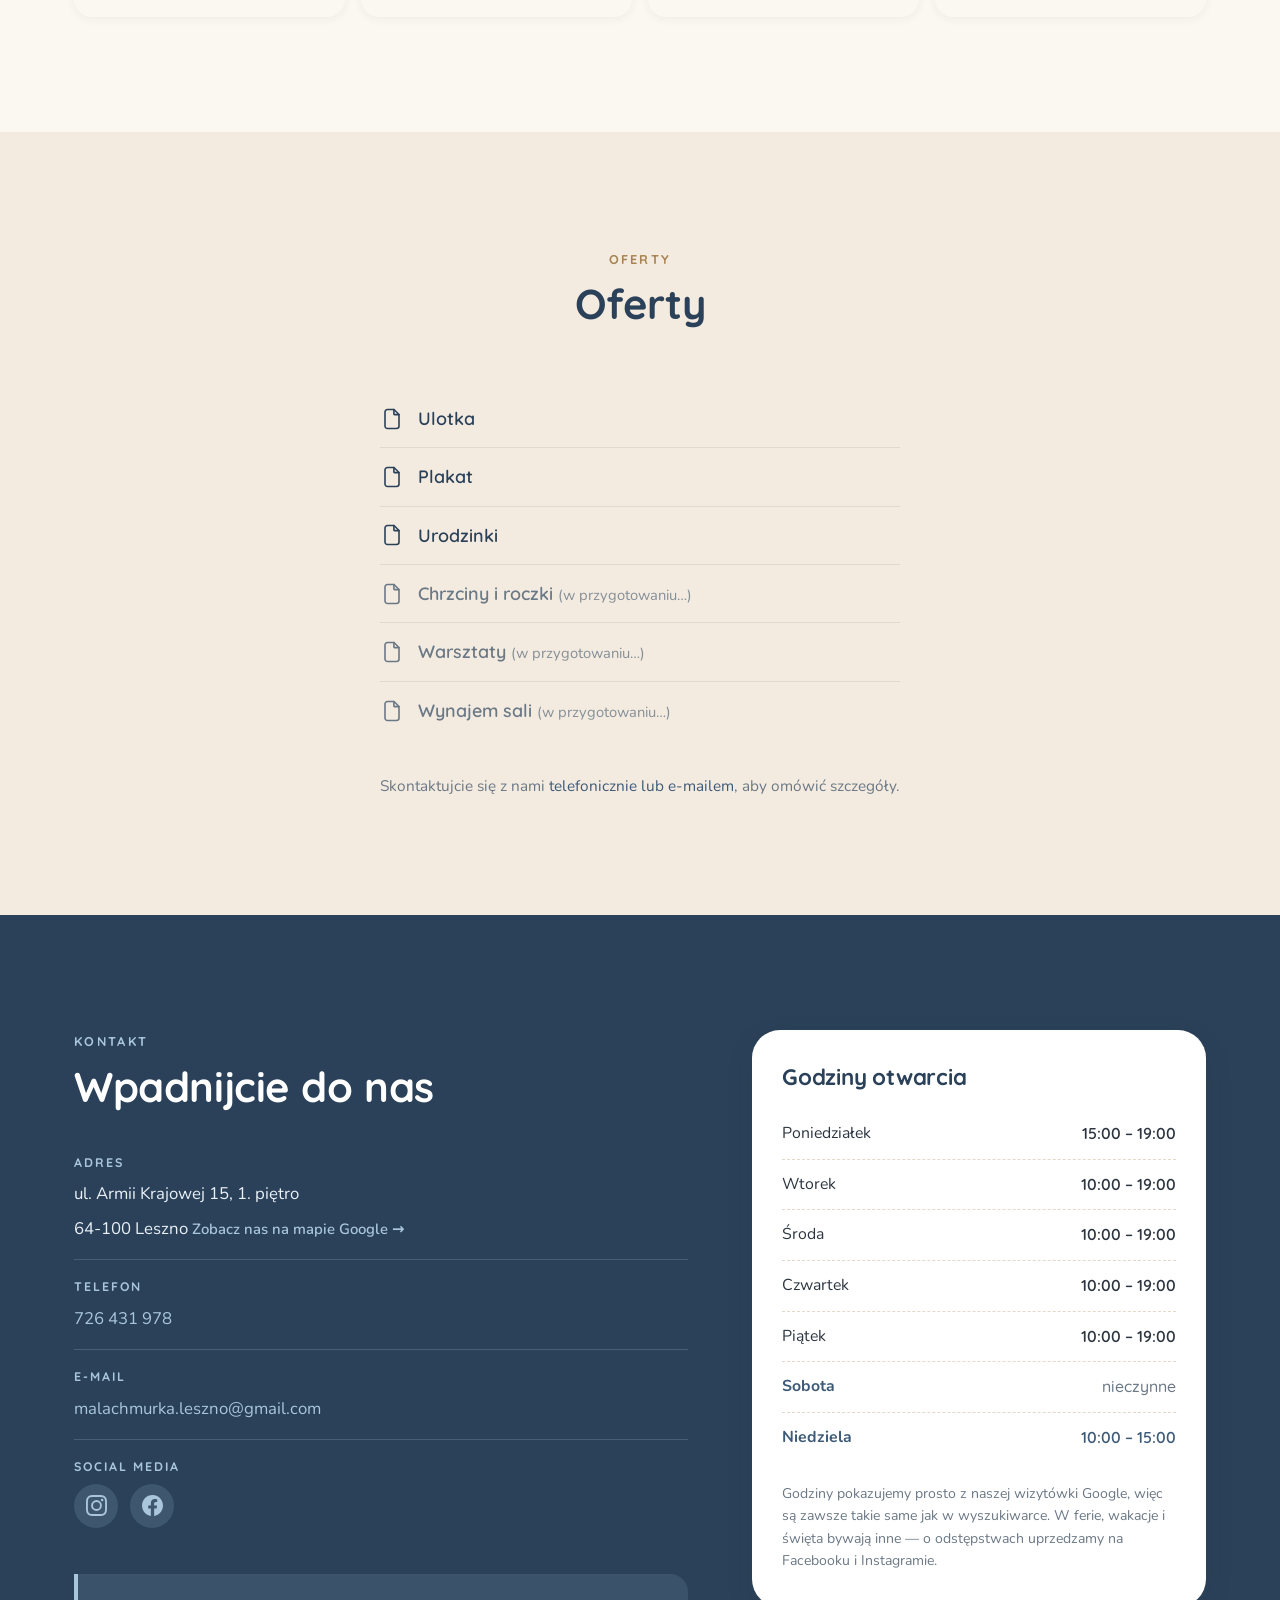
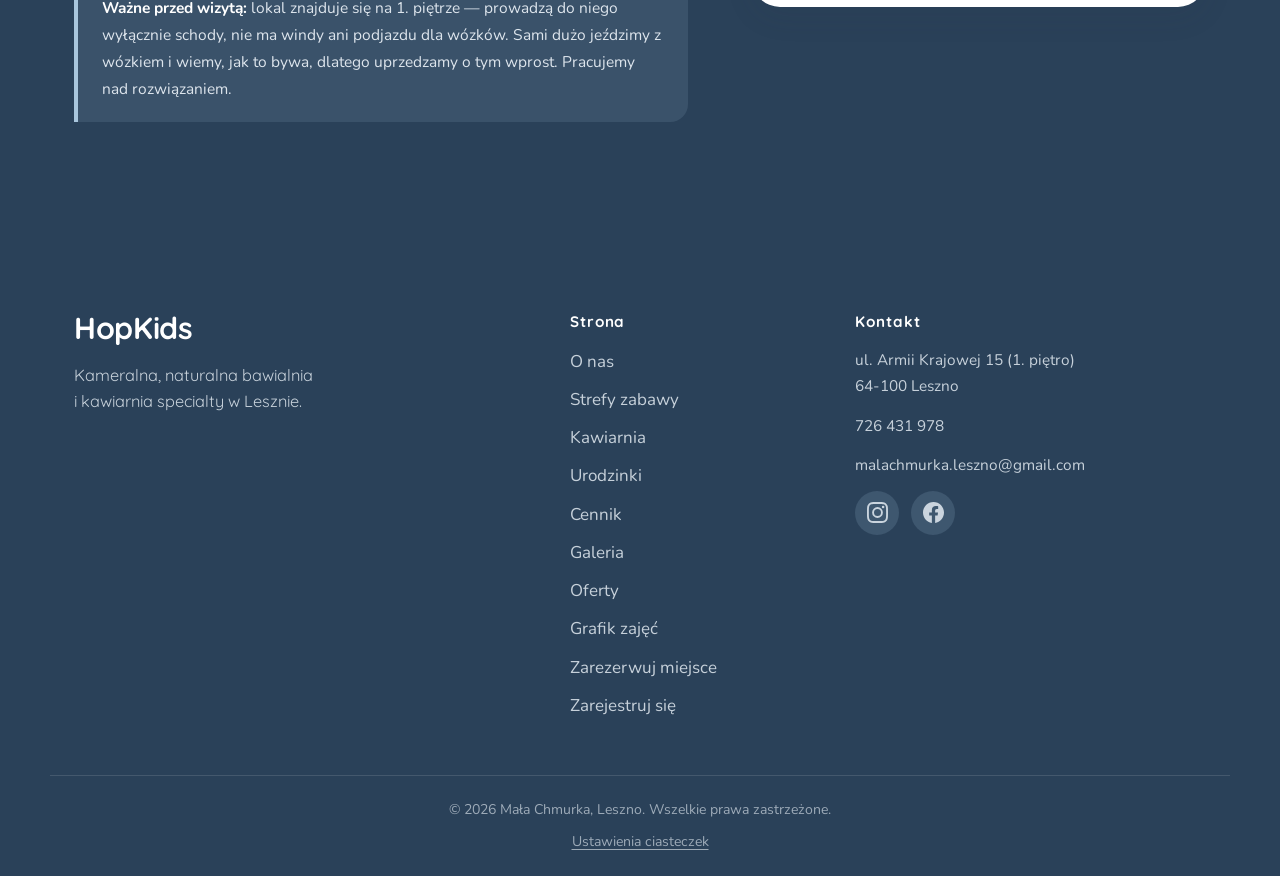
==== commit e8cb7a17: "HopKids: logo tekstem, odblokowany system zapisow, nowy admin Trzy rzeczy pod nowa marke - siedza w " ====
--- a/index.html
+++ b/index.html
@@ -241,8 +241,8 @@
 <header class="site-header" id="top">
   <div class="container header-inner">
 
-    <a class="logo" href="#top" aria-label="Mała Chmurka — strona główna">
-      <span class="logo-mark" aria-hidden="true"></span>
+    <a class="logo" href="#top" aria-label="HopKids — strona główna">
+      <span class="logo-mark" aria-hidden="true">HopKids</span>
     </a>
 
     <button class="nav-toggle" id="navToggle" aria-expanded="false" aria-controls="navMenu" aria-label="Menu">
@@ -284,11 +284,11 @@
              menu się nie przełączyło — bo nikt na nie w tym momencie nie patrzy. -->
 
         <!-- slot 1 -->
-        <!-- TYMCZASOWO WYŁĄCZONE: <li data-nav-auth="guest"><a href="/mala-chmurka-zapisy/logowanie.html?next=/">Zaloguj się</a></li> -->
+        <li data-nav-auth="guest"><a href="/mala-chmurka-zapisy/logowanie.html?next=/">Zaloguj się</a></li>
         <li data-nav-auth="signed" data-nav-klient hidden><a href="/mala-chmurka-zapisy/historia-zamowien.html">Historia zamówień</a></li>
 
         <!-- slot 2, część dla gościa -->
-        <!-- TYMCZASOWO WYŁĄCZONE: <li data-nav-auth="guest"><a href="/mala-chmurka-zapisy/logowanie.html?tab=register&amp;next=/">Zarejestruj się</a></li> -->
+        <li data-nav-auth="guest"><a href="/mala-chmurka-zapisy/logowanie.html?tab=register&amp;next=/">Zarejestruj się</a></li>
 
         <!-- POZYCJE DLA OBSŁUGI — trzy przyciski, żeby dało się je znaleźć
              jednym rzutem oka. Odsłania je updateNavAuth() po sprawdzeniu
@@ -373,10 +373,8 @@
          href="https://www.google.com/maps/search/?api=1&amp;query=Ma%C5%82a%20Chmurka%20-%20naturalna%20bawialnia%2C%20Armii%20Krajowej%2015%2C%2064-100%20Leszno"
          target="_blank" rel="noopener">Odwiedź nas</a>
       <a class="btn btn-ghost" href="#strefy">Zobacz strefy zabawy</a>
-      <!-- TYMCZASOWO WYŁĄCZONE — wejścia do systemu zapisów
       <a class="btn btn-ghost" href="/mala-chmurka-zapisy/kalendarz-zajec.html">Grafik zajęć</a>
       <a class="btn btn-primary" href="/mala-chmurka-zapisy/rezerwacja-bawialni.html">Zarezerwuj miejsce</a>
-      -->
     </div>
   </div>
 
@@ -844,7 +842,7 @@
   <div class="container footer-inner">
 
     <div class="footer-brand">
-      <span class="logo-mark footer-logo" aria-hidden="true"></span>
+      <span class="logo-mark footer-logo" aria-hidden="true">HopKids</span>
       <p class="footer-tagline">Kameralna, naturalna bawialnia<br>i kawiarnia specialty w Lesznie.</p>
     </div>
 
@@ -858,14 +856,12 @@
         <li><a href="#cennik">Cennik</a></li>
         <li><a href="#galeria">Galeria</a></li>
         <li><a href="#materialy">Oferty</a></li>
-        <!-- TYMCZASOWO WYŁĄCZONE — wejścia do systemu zapisów
         <li><a href="/mala-chmurka-zapisy/kalendarz-zajec.html">Grafik zajęć</a></li>
         <li><a href="/mala-chmurka-zapisy/rezerwacja-bawialni.html">Zarezerwuj miejsce</a></li>
-        -->
         <!-- Ta sama zasada co w menu na górze: gość widzi "Zarejestruj się",
              zalogowany - "Historia zamówień". Stan ustawia watchNavAuth(). -->
         <li data-nav-auth="signed" hidden><a href="/mala-chmurka-zapisy/historia-zamowien.html">Historia zamówień</a></li>
-        <!-- TYMCZASOWO WYŁĄCZONE: <li data-nav-auth="guest"><a href="/mala-chmurka-zapisy/logowanie.html?tab=register">Zarejestruj się</a></li> -->
+        <li data-nav-auth="guest"><a href="/mala-chmurka-zapisy/logowanie.html?tab=register">Zarejestruj się</a></li>
       </ul>
     </nav>
 
@@ -1027,9 +1023,7 @@
 
 <!-- Licznik dzieci w bawialni + licznik odwiedzin (system zapisów).
      Skrypt sam wstawia się nad sekcję „120 m² / 0–6 lat / N dni / 4 domki". -->
-<!-- TYMCZASOWO WYŁĄCZONE — pasek licznika (frekwencja w bawialni + liczba odwiedzin):
 <script type="module" src="/mala-chmurka-zapisy/assets/mc-licznik.js"></script>
--->
 
 <!-- Godziny otwarcia prosto z wizytówki Google: karta w sekcji kontaktowej,
      kafelek „N dni w tygodniu" i dane strukturalne. Bez klucza API w
--- a/css/style.css
+++ b/css/style.css
@@ -0,0 +1,1354 @@
+/* ==========================================================================
+   Mała Chmurka — arkusz stylów
+   Paleta zaczerpnięta z wnętrza lokalu: kremowe ściany, stonowany granat,
+   naturalne drewno i błękit.
+   ========================================================================== */
+
+/* ---------- Zmienne ---------- */
+:root {
+  --cream:       #FBF7F1;
+  --cream-deep:  #F3EBE0;
+  --sand:        #E8DCCB;
+  --wood:        #C9A87C;
+  --wood-dark:   #A9834F;
+
+  /* Kolor marki z oficjalnej księgi znaku */
+  --brand:       #93C7CF;
+  --brand-deep:  #3E7C89;  /* przyciemniony — kontrast AA z białym tekstem */
+  --brand-pale:  #E4F1F4;
+
+  --navy:        #3D5A78;
+  --navy-deep:   #2A4159;
+  --navy-soft:   #566F8A;
+  --sky:         #A9C6DD;
+  --sky-pale:    #DCEAF4;
+
+  --ink:         #2C3540;
+  --muted:       #6B7885;
+  --line:        #E3D9CB;
+  --white:       #FFFFFF;
+
+  /* Ceglasty — przycisk „Nowe wejście" dla obsługi. Ten sam odcień co --bad
+     w mc-common.css, żeby ta sama pozycja menu wyglądała tak samo na stronie
+     głównej i na podstronach. Ceglasty, nie sygnalizacyjny: obok stoi drugi
+     przycisk i dwa krzyczące kolory zaczęłyby ze sobą walczyć. */
+  --brick:       #B5443C;
+  --brick-dark:  #9C3A33;
+
+  /* Kolor przycisku „Nowe zajęcia" — ten sam odcień, co w mc-common.css,
+     żeby ta sama pozycja menu wyglądała tak samo na każdej stronie. */
+  --teal:        #3E7C89;
+  --teal-dark:   #33636D;
+
+  --font-head: 'Quicksand', 'Trebuchet MS', system-ui, sans-serif;
+  --font-body: 'Nunito', 'Segoe UI', system-ui, sans-serif;
+
+  --radius:    18px;
+  --radius-lg: 28px;
+  --radius-xl: 44px;
+
+  --shadow-sm: 0 2px 10px rgba(44, 53, 64, .06);
+  --shadow:    0 10px 30px rgba(44, 53, 64, .09);
+  --shadow-lg: 0 22px 55px rgba(44, 53, 64, .14);
+
+  --wrap: 1180px;
+  --ease: cubic-bezier(.22, .61, .36, 1);
+}
+
+/* ---------- Reset ---------- */
+*, *::before, *::after { box-sizing: border-box; }
+
+html { scroll-behavior: smooth; scroll-padding-top: 92px; }
+
+body {
+  margin: 0;
+  font-family: var(--font-body);
+  font-size: 17px;
+  line-height: 1.75;
+  color: var(--ink);
+  background: var(--cream);
+  -webkit-font-smoothing: antialiased;
+}
+
+img { max-width: 100%; display: block; }
+
+h1, h2, h3, h4 {
+  font-family: var(--font-head);
+  font-weight: 700;
+  line-height: 1.18;
+  color: var(--navy-deep);
+  margin: 0 0 .6em;
+  letter-spacing: -.01em;
+}
+
+h1 { font-size: clamp(2.1rem, 5.2vw, 3.6rem); }
+h2 { font-size: clamp(1.7rem, 3.6vw, 2.6rem); }
+h3 { font-size: clamp(1.15rem, 2vw, 1.4rem); }
+h4 { font-size: 1.05rem; }
+
+p { margin: 0 0 1.1em; }
+
+a { color: var(--navy); text-decoration: none; transition: color .2s var(--ease); }
+a:hover { color: var(--wood-dark); }
+
+ul { margin: 0; padding: 0; list-style: none; }
+
+button { font: inherit; cursor: pointer; border: 0; background: none; color: inherit; }
+
+:focus-visible {
+  outline: 3px solid var(--wood);
+  outline-offset: 3px;
+  border-radius: 6px;
+}
+
+.skip-link {
+  position: absolute; left: -9999px; top: 0; z-index: 999;
+  background: var(--navy); color: #fff; padding: .7rem 1.2rem; border-radius: 0 0 12px 0;
+}
+.skip-link:focus { left: 0; color: #fff; }
+
+/* Widoczne dla czytników ekranu, niewidoczne na ekranie */
+.sr-only {
+  position: absolute;
+  width: 1px; height: 1px;
+  margin: -1px; padding: 0;
+  overflow: hidden;
+  clip: rect(0 0 0 0);
+  white-space: nowrap;
+  border: 0;
+}
+
+.link-button {
+  font: inherit;
+  padding: 0;
+  color: inherit;
+  text-decoration: underline;
+  text-underline-offset: 3px;
+}
+
+/* ---------- Układ ---------- */
+.container {
+  width: 100%;
+  max-width: var(--wrap);
+  margin-inline: auto;
+  padding-inline: 24px;
+}
+
+.section { padding: clamp(64px, 9vw, 118px) 0; }
+.section-alt { background: var(--cream-deep); }
+.section-navy { background: var(--navy-deep); color: #E9F0F6; }
+.section-navy h2, .section-navy h3 { color: #fff; }
+.section-navy a { color: var(--sky); }
+.section-navy a:hover { color: #fff; }
+
+.section-head { max-width: 640px; margin: 0 auto clamp(38px, 5vw, 62px); text-align: center; }
+.section-sub { color: var(--muted); font-size: 1.05rem; margin: 0; }
+
+.eyebrow {
+  font-family: var(--font-head);
+  font-size: .8rem;
+  font-weight: 700;
+  letter-spacing: .18em;
+  text-transform: uppercase;
+  color: var(--wood-dark);
+  margin: 0 0 .7em;
+}
+.eyebrow-light { color: var(--sky); }
+
+/* ---------- Przyciski ---------- */
+.btn {
+  display: inline-block;
+  font-family: var(--font-head);
+  font-weight: 600;
+  font-size: 1rem;
+  padding: .85em 1.9em;
+  border-radius: 999px;
+  transition: transform .22s var(--ease), box-shadow .22s var(--ease),
+              background-color .22s var(--ease), color .22s var(--ease);
+  will-change: transform;
+}
+.btn-primary {
+  background: var(--wood);
+  color: #fff;
+  box-shadow: 0 8px 22px rgba(169, 131, 79, .34);
+}
+.btn-primary:hover {
+  background: var(--wood-dark);
+  color: #fff;
+  transform: translateY(-2px);
+  box-shadow: 0 12px 28px rgba(169, 131, 79, .42);
+}
+.btn-ghost {
+  border: 2px solid rgba(255, 255, 255, .65);
+  color: #fff;
+  backdrop-filter: blur(4px);
+}
+.btn-ghost:hover { background: rgba(255, 255, 255, .16); color: #fff; transform: translateY(-2px); }
+
+/* ==========================================================================
+   HEADER
+   ========================================================================== */
+.site-header {
+  position: fixed;
+  inset: 0 0 auto 0;
+  z-index: 100;
+  transition: background-color .3s var(--ease), box-shadow .3s var(--ease), padding .3s var(--ease);
+  padding: 14px 0;
+}
+.site-header.is-scrolled {
+  background: rgba(251, 247, 241, .95);
+  backdrop-filter: blur(10px);
+  box-shadow: var(--shadow-sm);
+  padding: 6px 0;
+}
+
+.header-inner { display: flex; align-items: center; justify-content: space-between; gap: 20px; }
+
+/* Logo — znak słowny: nazwa jest tekstem, nie plikiem SVG. Stoi wprost
+   w HTML (na podstronach bierze się z SETTINGS.brand), a tutaj dostaje krój,
+   wielkość i kolor — barwa zmienia się po przewinięciu strony. */
+.logo { display: flex; align-items: center; }
+.logo-mark {
+  display: block;
+  flex: none;
+  font-family: var(--font-head);
+  font-weight: 700;
+  font-size: 1.62rem;
+  line-height: 1;
+  letter-spacing: -.01em;
+  white-space: nowrap;
+  color: #fff;
+  transition: color .3s var(--ease), font-size .3s var(--ease);
+}
+.site-header.is-scrolled .logo-mark { color: var(--brand-deep); font-size: 1.44rem; }
+
+/* Nawigacja */
+/* Menu klienta zostaje w jednym rzędzie — tak jak było. Przy `nowrap` pozycje
+   ściskają się i mieszczą; gdyby zawijały się zawsze, każdy klient dostałby
+   dwupiętrowy nagłówek za darmo.
+   Dopiero trzy przyciski obsługi rozpychają menu ponad szerokość strony
+   (na 1440 px chciałoby 1754 px), więc zawijanie włączamy wyłącznie wtedy, gdy
+   te przyciski są widoczne. Klasę ustawia updateNavAdmin() w mc-common.js. */
+.nav ul { display: flex; align-items: center; gap: 6px; }
+body.has-admin-nav .nav ul { flex-wrap: wrap; justify-content: flex-end; row-gap: 6px; }
+.nav a,
+.nav .nav-btn {
+  display: block;
+  font-family: var(--font-head);
+  font-weight: 600;
+  font-size: .95rem;
+  color: #fff;
+  padding: .5em .85em;
+  border-radius: 999px;
+  white-space: nowrap;
+  transition: background-color .2s var(--ease), color .2s var(--ease);
+}
+
+/* Między hamburgerem a pełnym desktopem menu jest ciasne — zbijamy
+   odstępy, żeby pozycje zostały w jednej linii. */
+@media (min-width: 861px) and (max-width: 1080px) {
+  .nav ul { gap: 0; }
+  .nav a,
+  .nav .nav-btn { font-size: .9rem; padding: .5em .58em; }
+  .nav .nav-cta { margin-left: 6px; padding-inline: .95em; }
+}
+.nav a:hover, .nav a.is-current,
+.nav .nav-btn:hover { background: rgba(255, 255, 255, .18); color: #fff; }
+.site-header.is-scrolled .nav a,
+.site-header.is-scrolled .nav .nav-btn { color: var(--navy-deep); }
+.site-header.is-scrolled .nav a:hover,
+.site-header.is-scrolled .nav a.is-current { background: var(--sky-pale); color: var(--navy-deep); }
+
+.nav .nav-cta {
+  background: var(--wood);
+  color: #fff;
+  margin-left: 8px;
+  padding-inline: 1.3em;
+}
+.nav .nav-cta:hover,
+.site-header.is-scrolled .nav .nav-cta { background: var(--wood); color: #fff; }
+.site-header.is-scrolled .nav .nav-cta:hover { background: var(--wood-dark); }
+
+/* „Nowe wejście" — ten sam przycisk co „Zarezerwuj miejsce", tylko czerwony.
+   Ceglasty, nie sygnalizacyjny: oba stoją obok siebie w tym samym pasku
+   i dwa krzyczące kolory zaczęłyby ze sobą walczyć. Reguły powtarzają się dla
+   stanu `is-scrolled`, bo tam nagłówek przemalowuje pozycje menu na granat —
+   przycisk musi zostać czerwony w obu stanach. */
+.nav .nav-cta-red,
+.nav .nav-cta-red:hover,
+.site-header.is-scrolled .nav .nav-cta-red { background: var(--brick); color: #fff; }
+.nav .nav-cta-red:hover,
+.site-header.is-scrolled .nav .nav-cta-red:hover { background: var(--brick-dark); color: #fff; }
+
+/* „Nowe zajęcia" — morski. Każdy z trzech przycisków obsługi ma własny kolor,
+   bo w pasku pełnym pozycji sam napis to za mało, żeby trafić w ten właściwy
+   bez czytania. Reguły powtórzone dla `is-scrolled` z tego samego powodu,
+   co przy czerwonym: nagłówek po przewinięciu przemalowuje pozycje na granat. */
+.nav .nav-cta-teal,
+.site-header.is-scrolled .nav .nav-cta-teal { background: var(--teal); color: #fff; }
+.nav .nav-cta-teal:hover,
+.site-header.is-scrolled .nav .nav-cta-teal:hover { background: var(--teal-dark); color: #fff; }
+
+/* Plakietka z liczbą spraw czekających w panelu, przy pozycji „Panel admina".
+   Ta sama co przy zakładkach w panelu — ale strona główna nie ładuje
+   mc-common.css, więc regułę trzeba powtórzyć tutaj. Bez tego `var()` z nieznaną
+   zmienną po cichu wychodzi na przezroczyste i plakietki po prostu nie widać. */
+.nav .tab-badge {
+  display: inline-grid;
+  place-items: center;
+  min-width: 20px;
+  height: 20px;
+  padding: 0 6px;
+  margin-left: 6px;
+  border-radius: 999px;
+  background: var(--brick);
+  color: #fff;
+  font-family: var(--font-head);
+  font-size: .75rem;
+  font-weight: 700;
+  line-height: 1;
+  vertical-align: middle;
+}
+
+/* Na kolorowym przycisku czerwone kółko na brązowym tle się gubi — odwracamy
+   je: biały krążek z ceglastym napisem. Ta sama sztuczka co w mc-common.css. */
+.nav .nav-cta .tab-badge { background: #fff; color: var(--brick); }
+/* `display:inline-grid` wyżej to reguła autorska z klasą — wygrywa
+   z domyślnym [hidden]{display:none} przeglądarki, więc bez tego zastrzeżenia
+   plakietka świeciłaby „0", kiedy nie ma żadnych spraw. Ta sama pułapka
+   co przy .lightbox i .cookie-panel niżej w pliku (mc-common.css ma na to
+   globalne [hidden]{display:none!important}, style.css — nie). */
+.nav .tab-badge[hidden] { display: none; }
+
+/* Przyciski obsługi stoją obok siebie — bez własnego odstępu skleiłyby się
+   w jeden pasek. */
+.nav .nav-cta + .nav-cta,
+.nav li + li > .nav-cta { margin-left: 6px; }
+
+/* Hamburger */
+.nav-toggle {
+  display: none;
+  width: 46px; height: 40px;
+  padding: 9px 8px;
+  flex-direction: column; justify-content: space-between;
+}
+.nav-toggle span {
+  display: block; height: 3px; width: 100%;
+  background: #fff; border-radius: 3px;
+  transition: transform .3s var(--ease), opacity .25s var(--ease), background-color .3s var(--ease);
+}
+.site-header.is-scrolled .nav-toggle span { background: var(--navy-deep); }
+.nav-toggle[aria-expanded="true"] span { background: var(--navy-deep); }
+.nav-toggle[aria-expanded="true"] span:nth-child(1) { transform: translateY(8.5px) rotate(45deg); }
+.nav-toggle[aria-expanded="true"] span:nth-child(2) { opacity: 0; }
+.nav-toggle[aria-expanded="true"] span:nth-child(3) { transform: translateY(-8.5px) rotate(-45deg); }
+
+/* ==========================================================================
+   HERO
+   ========================================================================== */
+.hero {
+  position: relative;
+  min-height: min(96vh, 860px);
+  display: flex; align-items: center;
+  overflow: hidden;
+  isolation: isolate;
+}
+
+.hero-slides { position: absolute; inset: 0; z-index: -2; }
+.hero-slide {
+  position: absolute; inset: 0;
+  background-size: cover; background-position: center;
+  opacity: 0;
+  transform: scale(1.06);
+  transition: opacity 1.5s var(--ease), transform 7s linear;
+}
+.hero-slide.is-active { opacity: 1; transform: scale(1); }
+
+.hero-overlay {
+  position: absolute; inset: 0; z-index: -1;
+  background:
+    linear-gradient(180deg, rgba(42, 65, 89, .62) 0%, rgba(42, 65, 89, .34) 45%, rgba(42, 65, 89, .74) 100%);
+}
+
+.hero-content { position: relative; padding-block: 130px 120px; max-width: 810px; }
+.hero-kicker {
+  font-family: var(--font-head);
+  font-weight: 600;
+  letter-spacing: .2em;
+  text-transform: uppercase;
+  font-size: .82rem;
+  color: var(--sky);
+  margin-bottom: 1em;
+}
+.hero h1 { color: #fff; text-shadow: 0 3px 26px rgba(20, 32, 46, .4); margin-bottom: .5em; }
+.hero-lead {
+  color: rgba(255, 255, 255, .95);
+  font-size: clamp(1.02rem, 1.7vw, 1.24rem);
+  max-width: 610px;
+  margin-bottom: 2em;
+  text-shadow: 0 2px 16px rgba(20, 32, 46, .35);
+}
+.hero-actions { display: flex; flex-wrap: wrap; gap: 14px; }
+
+.hero-dots {
+  position: absolute; bottom: 78px; left: 50%; transform: translateX(-50%);
+  display: flex; gap: 10px; z-index: 2;
+}
+.hero-dots button {
+  width: 11px; height: 11px; padding: 0;
+  border-radius: 50%;
+  background: rgba(255, 255, 255, .45);
+  transition: background-color .25s var(--ease), transform .25s var(--ease);
+}
+.hero-dots button.is-active { background: #fff; transform: scale(1.35); }
+
+.hero-wave { position: absolute; bottom: -1px; left: 0; width: 100%; line-height: 0; z-index: 1; }
+.hero-wave svg { width: 100%; height: 90px; display: block; }
+.hero-wave path { fill: var(--cream); }
+
+/* ==========================================================================
+   FAKTY
+   ========================================================================== */
+.facts { background: var(--cream); padding: clamp(30px, 4vw, 46px) 0 clamp(10px, 2vw, 18px); }
+.facts-grid {
+  display: grid;
+  grid-template-columns: repeat(auto-fit, minmax(180px, 1fr));
+  gap: 18px;
+}
+.fact {
+  text-align: center;
+  padding: 26px 18px;
+  background: var(--white);
+  border: 1px solid var(--line);
+  border-radius: var(--radius-lg);
+  box-shadow: var(--shadow-sm);
+}
+.fact-num {
+  display: block;
+  font-family: var(--font-head);
+  font-size: clamp(1.5rem, 2.6vw, 1.95rem);
+  font-weight: 700;
+  color: var(--navy);
+  line-height: 1.1;
+}
+.fact-label { display: block; font-size: .93rem; color: var(--muted); margin-top: .35em; }
+
+/* ==========================================================================
+   SEKCJE DWUKOLUMNOWE
+   ========================================================================== */
+.split {
+  display: grid;
+  grid-template-columns: 1fr 1fr;
+  gap: clamp(34px, 5vw, 76px);
+  align-items: center;
+}
+.split-reverse .split-text { order: 2; }
+.split-reverse .split-media { order: 1; }
+
+.split-text h2 { margin-bottom: .55em; }
+.split-text p { color: #46525F; }
+
+.signature {
+  font-family: var(--font-head);
+  font-weight: 600;
+  font-size: 1.15rem;
+  color: var(--wood-dark);
+  margin-top: 1.6em;
+}
+
+.split-media { position: relative; }
+.split-media > img:first-child {
+  width: 100%;
+  border-radius: var(--radius-xl);
+  box-shadow: var(--shadow-lg);
+  aspect-ratio: 4 / 5;
+  object-fit: cover;
+}
+.split-media-sm {
+  position: absolute;
+  right: -22px; bottom: -34px;
+  width: 46%;
+  border-radius: var(--radius-lg);
+  border: 7px solid var(--cream);
+  box-shadow: var(--shadow);
+  aspect-ratio: 1 / 1;
+  object-fit: cover;
+}
+.section-alt .split-media-sm { border-color: var(--cream-deep); }
+
+.check-list { margin: 0 0 1.4em; }
+.check-list li {
+  position: relative;
+  padding-left: 32px;
+  margin-bottom: .55em;
+  color: #46525F;
+}
+.check-list li::before {
+  content: "";
+  position: absolute; left: 4px; top: .58em;
+  width: 9px; height: 9px;
+  border-radius: 50%;
+  background: var(--wood);
+  box-shadow: 0 0 0 5px rgba(201, 168, 124, .22);
+}
+
+.note { font-size: .95rem; color: var(--muted); }
+
+/* ==========================================================================
+   KARTY
+   ========================================================================== */
+.cards {
+  display: grid;
+  grid-template-columns: repeat(auto-fit, minmax(290px, 1fr));
+  gap: 28px;
+}
+.card {
+  background: var(--white);
+  border-radius: var(--radius-lg);
+  overflow: hidden;
+  box-shadow: var(--shadow-sm);
+  display: flex; flex-direction: column;
+  transition: transform .3s var(--ease), box-shadow .3s var(--ease);
+}
+.card:hover { transform: translateY(-7px); box-shadow: var(--shadow-lg); }
+.card-img { aspect-ratio: 3 / 2; overflow: hidden; }
+.card-img img { width: 100%; height: 100%; object-fit: cover; transition: transform .6s var(--ease); }
+.card:hover .card-img img { transform: scale(1.06); }
+.card-body { padding: 28px 26px 30px; display: flex; flex-direction: column; flex: 1; }
+.card-body p { color: var(--muted); font-size: .98rem; flex: 1; }
+.card-link { font-family: var(--font-head); font-weight: 600; color: var(--wood-dark); }
+.card-link:hover { color: var(--navy); }
+
+/* ==========================================================================
+   STREFY
+   ========================================================================== */
+.zones {
+  display: grid;
+  grid-template-columns: repeat(auto-fit, minmax(280px, 1fr));
+  gap: 30px 28px;
+}
+.zone h3 { margin: 1em 0 .35em; }
+.zone p { color: var(--muted); font-size: .97rem; margin: 0; }
+.zone-img {
+  aspect-ratio: 4 / 3;
+  border-radius: var(--radius-lg);
+  overflow: hidden;
+  box-shadow: var(--shadow-sm);
+}
+.zone-img img { width: 100%; height: 100%; object-fit: cover; transition: transform .6s var(--ease); }
+.zone:hover .zone-img img { transform: scale(1.05); }
+
+/* ==========================================================================
+   OFERTA / URODZINKI
+   ========================================================================== */
+.offer-grid {
+  display: grid;
+  grid-template-columns: repeat(auto-fit, minmax(270px, 1fr));
+  gap: 26px;
+  margin-bottom: clamp(40px, 5vw, 62px);
+}
+.offer {
+  background: var(--white);
+  border: 1px solid var(--line);
+  border-radius: var(--radius-lg);
+  padding: 34px 28px;
+  text-align: center;
+  transition: transform .3s var(--ease), box-shadow .3s var(--ease);
+}
+.offer:hover { transform: translateY(-6px); box-shadow: var(--shadow); }
+.offer-icon {
+  display: grid; place-items: center;
+  width: 66px; height: 66px;
+  margin: 0 auto 18px;
+  font-size: 1.7rem;
+  border-radius: 50%;
+  background: var(--brand-pale);
+}
+.offer p { color: var(--muted); font-size: .97rem; margin: 0; }
+.offer-link { display: inline-block; margin-top: 16px; }
+
+.cta-band {
+  display: flex; flex-wrap: wrap; align-items: center; justify-content: space-between;
+  gap: 26px;
+  background: linear-gradient(135deg, var(--navy) 0%, var(--navy-deep) 100%);
+  border-radius: var(--radius-xl);
+  padding: clamp(32px, 4vw, 50px) clamp(28px, 4vw, 58px);
+  box-shadow: var(--shadow);
+}
+.cta-band h3 { color: #fff; margin-bottom: .3em; }
+.cta-band p { color: rgba(233, 240, 246, .9); margin: 0; }
+.cta-band-actions { display: flex; flex-wrap: wrap; gap: 13px; }
+
+/* ==========================================================================
+   CENNIK
+   ========================================================================== */
+.pricing {
+  display: grid;
+  grid-template-columns: repeat(auto-fit, minmax(300px, 1fr));
+  gap: 26px;
+  max-width: 860px;
+  margin-inline: auto;
+  align-items: stretch;
+}
+.price-card {
+  position: relative;
+  background: var(--white);
+  border: 1px solid var(--line);
+  border-radius: var(--radius-lg);
+  padding: 40px 34px 34px;
+  text-align: center;
+  transition: transform .3s var(--ease), box-shadow .3s var(--ease);
+}
+.price-card:hover { transform: translateY(-6px); box-shadow: var(--shadow); }
+.price-card h3 { color: var(--brand-deep); margin-bottom: .9em; }
+.price-card-featured {
+  background: linear-gradient(160deg, #fff 0%, var(--brand-pale) 100%);
+  border-color: var(--brand);
+  box-shadow: var(--shadow);
+}
+.price-badge {
+  position: absolute; top: -14px; left: 50%; transform: translateX(-50%);
+  white-space: nowrap;
+  background: var(--brand-deep); color: #fff;
+  font-family: var(--font-head); font-weight: 600; font-size: .78rem;
+  letter-spacing: .04em;
+  padding: .45em 1.15em; border-radius: 999px;
+  box-shadow: 0 5px 14px rgba(62, 124, 137, .32);
+}
+
+/* Wiersz ceny: nazwa — kropkowana linia — kwota */
+.price-list li {
+  display: flex; align-items: baseline; gap: 12px;
+  padding: 13px 0;
+  font-size: 1.06rem;
+}
+.price-list li + li { border-top: 1px solid rgba(147, 199, 207, .3); }
+.price-time { color: var(--muted); white-space: nowrap; }
+.price-dot {
+  flex: 1;
+  border-bottom: 2px dotted rgba(147, 199, 207, .7);
+  transform: translateY(-4px);
+}
+.price-amount {
+  font-family: var(--font-head);
+  font-weight: 700;
+  font-size: 1.5rem;
+  color: var(--navy);
+  white-space: nowrap;
+}
+
+/* Pasek zniżek */
+.discounts {
+  max-width: 860px;
+  margin: 30px auto 0;
+  background: linear-gradient(135deg, var(--brand) 0%, var(--brand-deep) 100%);
+  border-radius: var(--radius-lg);
+  padding: 32px clamp(24px, 4vw, 44px);
+  color: #fff;
+  box-shadow: var(--shadow);
+}
+.discounts h3 {
+  color: #fff;
+  text-align: center;
+  font-size: 1.1rem;
+  letter-spacing: .14em;
+  text-transform: uppercase;
+  margin-bottom: 1.1em;
+}
+.discount-list {
+  max-width: 560px;
+  margin-inline: auto;
+}
+.discount-list li {
+  display: flex; align-items: baseline; justify-content: space-between; gap: 14px;
+  padding: 11px 0;
+  border-bottom: 1px solid rgba(255, 255, 255, .26);
+}
+.discount-label { font-size: .97rem; color: rgba(255, 255, 255, .92); }
+.discount-value {
+  font-family: var(--font-head);
+  font-weight: 700;
+  font-size: 1.08rem;
+  white-space: nowrap;
+}
+
+.price-note { text-align: center; margin: 34px auto 0; max-width: 640px; color: var(--muted); }
+
+/* ==========================================================================
+   OFERTY
+   Prosta lista tytułów, bez kafelków. Gotowe pozycje są odnośnikami,
+   przygotowywane zostają zwykłym tekstem — nie ma czego kliknąć.
+   ========================================================================== */
+.oferty {
+  max-width: 520px;
+  margin-inline: auto;
+}
+.oferty li {
+  display: flex; align-items: center; gap: 14px;
+  padding: 13px 0;
+}
+.oferty li + li { border-top: 1px solid var(--line); }
+
+.oferty a,
+.oferta-wkrotce {
+  display: flex; align-items: center; gap: 14px;
+  font-family: var(--font-head);
+  font-size: 1.12rem;
+  font-weight: 600;
+}
+.oferty a { color: var(--navy-deep); }
+.oferty a:hover { color: var(--wood-dark); }
+
+.oferta-ikona {
+  flex: none;
+  width: 24px; height: 24px;
+  fill: none;
+  stroke: currentColor;
+  stroke-width: 1.6;
+  stroke-linecap: round;
+  stroke-linejoin: round;
+}
+
+.oferta-wkrotce { color: var(--muted); }
+.oferta-wkrotce em {
+  font-family: var(--font-body);
+  font-style: normal;
+  font-weight: 400;
+  font-size: .92rem;
+  color: var(--muted);
+  opacity: .8;
+}
+
+.oferty-stopka {
+  text-align: center;
+  margin: 34px auto 0;
+  max-width: 640px;
+  color: var(--muted);
+  font-size: .96rem;
+}
+
+/* ==========================================================================
+   GALERIA
+   ========================================================================== */
+.gallery {
+  display: grid;
+  grid-template-columns: repeat(auto-fit, minmax(220px, 1fr));
+  gap: 16px;
+}
+.gallery-item {
+  padding: 0;
+  aspect-ratio: 1 / 1;
+  border-radius: var(--radius);
+  overflow: hidden;
+  box-shadow: var(--shadow-sm);
+  position: relative;
+}
+.gallery-item img { width: 100%; height: 100%; object-fit: cover; transition: transform .55s var(--ease); }
+.gallery-item::after {
+  content: "";
+  position: absolute; inset: 0;
+  background: rgba(42, 65, 89, 0);
+  transition: background-color .3s var(--ease);
+}
+.gallery-item:hover img { transform: scale(1.08); }
+.gallery-item:hover::after { background: rgba(42, 65, 89, .22); }
+
+/* Lightbox */
+.lightbox {
+  position: fixed; inset: 0; z-index: 200;
+  display: flex; align-items: center; justify-content: center;
+  background: rgba(24, 34, 46, .93);
+  padding: 5vh 6vw;
+  opacity: 0;
+  transition: opacity .28s var(--ease);
+}
+/* KLUCZOWE: display:flex powyzej nadpisuje domyslne [hidden]{display:none},
+   przez co zamknieta nakladka wisiala nad strona i przechwytywala klikniecia. */
+.lightbox[hidden] { display: none; }
+
+.lightbox.is-open { opacity: 1; }
+.lightbox img {
+  max-width: 100%; max-height: 90vh;
+  border-radius: var(--radius);
+  box-shadow: var(--shadow-lg);
+}
+.lightbox-close, .lightbox-nav {
+  position: absolute;
+  color: #fff;
+  display: grid; place-items: center;
+  border-radius: 50%;
+  background: rgba(255, 255, 255, .12);
+  transition: background-color .2s var(--ease);
+}
+.lightbox-close:hover, .lightbox-nav:hover { background: rgba(255, 255, 255, .28); }
+.lightbox-close { top: 22px; right: 24px; width: 46px; height: 46px; font-size: 1.9rem; line-height: 1; }
+.lightbox-nav { top: 50%; transform: translateY(-50%); width: 52px; height: 52px; font-size: 2.4rem; line-height: 1; }
+.lightbox-prev { left: 18px; }
+.lightbox-next { right: 18px; }
+
+/* ==========================================================================
+   KONTAKT
+   ========================================================================== */
+.contact-grid {
+  display: grid;
+  grid-template-columns: 1.15fr .85fr;
+  gap: clamp(34px, 5vw, 70px);
+  align-items: start;
+}
+
+.contact-list { margin: 0 0 30px; }
+.contact-list > div { padding: 16px 0; border-bottom: 1px solid rgba(169, 198, 221, .22); }
+.contact-list > div:last-child { border-bottom: 0; }
+.contact-list dt {
+  font-family: var(--font-head);
+  font-weight: 700;
+  font-size: .78rem;
+  letter-spacing: .16em;
+  text-transform: uppercase;
+  color: var(--sky);
+  margin-bottom: .45em;
+}
+.contact-list dd { margin: 0; font-size: 1.05rem; }
+.map-link { display: inline-block; margin-top: .5em; font-size: .93rem; font-weight: 600; }
+.social { display: flex; gap: 12px; }
+
+/* ---------- Ikony social media ----------
+   Te same okrągłe przyciski w sekcji kontaktu i w stopce. */
+.social-link {
+  display: grid; place-items: center;
+  width: 44px; height: 44px;
+  border-radius: 50%;
+  background: rgba(169, 198, 221, .16);
+  color: var(--sky);
+  transition: background-color .2s var(--ease), color .2s var(--ease), transform .2s var(--ease);
+}
+.social-link svg { width: 21px; height: 21px; fill: currentColor; display: block; }
+.social-link:hover,
+.social-link:focus-visible {
+  background: var(--sky);
+  color: var(--navy-deep);
+  transform: translateY(-2px);
+}
+
+.access-note {
+  background: rgba(169, 198, 221, .13);
+  border-left: 4px solid var(--sky);
+  border-radius: 0 var(--radius) var(--radius) 0;
+  padding: 20px 24px;
+  font-size: .97rem;
+  color: rgba(233, 240, 246, .93);
+}
+.access-note strong { color: #fff; }
+
+.hours-card {
+  background: var(--white);
+  border-radius: var(--radius-lg);
+  padding: 34px 30px;
+  box-shadow: var(--shadow);
+}
+.hours-card h3 { color: var(--navy-deep); margin-bottom: .8em; }
+.hours li {
+  display: flex; justify-content: space-between; gap: 16px;
+  padding: 11px 0;
+  border-bottom: 1px dashed var(--line);
+  color: var(--ink);
+  font-size: .99rem;
+}
+.hours li:last-child { border-bottom: 0; }
+.hours li.is-weekend { font-weight: 700; color: var(--navy); }
+.hours li span:last-child { font-family: var(--font-head); font-weight: 600; white-space: nowrap; }
+
+/* Dzień zamknięty i dzień dzisiejszy. Godziny bierzemy z wizytówki Google,
+   więc „nieczynne" nie jest już wyjątkiem, który zdarza się raz na rok —
+   musi się dać odczytać jednym spojrzeniem. Dzisiejszy wiersz dostaje kropkę
+   przed nazwą dnia, a nie samo pogrubienie: pogrubienie zajmuje już weekend. */
+.hours li.is-closed span:last-child { color: var(--muted); font-weight: 500; }
+
+/* Wyjątek od tygodniowego grafiku — dzień wykluczony w panelu. Godziny
+   zostają widoczne (grafik z wizytówki się nie zmienił), ale przekreślone,
+   żeby nikt nie odczytał ich jako obowiązujących w tę konkretną datę.
+
+   Znak `>` jest tu konieczny: adnotacja siedzi w środku pierwszego <span>,
+   więc sama też jest „ostatnim dzieckiem" swojego rodzica. Bez ograniczenia
+   do bezpośrednich dzieci przekreślenie łapało również ją — czyli dokładnie
+   ten napis, który ma być czytelny. */
+.hours li.has-wyjatek > span:last-child {
+  text-decoration: line-through;
+  text-decoration-color: var(--brick);
+  color: var(--muted);
+  font-weight: 500;
+}
+.hours-wyjatek {
+  display: block;
+  font-size: .8rem;
+  font-family: var(--font-body);
+  font-weight: 700;
+  line-height: 1.3;
+  color: var(--brick);
+  margin-top: 1px;
+  /* Reguła wyżej ustawia dniom `nowrap` — dla zdania z datą to za mało
+     miejsca na wąskim ekranie. */
+  white-space: normal;
+  text-decoration: none;
+}
+.hours li.is-today { color: var(--brand-deep); }
+.hours li.is-today span:first-child::before {
+  content: ""; display: inline-block;
+  width: 7px; height: 7px; margin-right: 8px;
+  border-radius: 50%; background: var(--brand-deep);
+  vertical-align: middle;
+}
+.hours-note { margin: 20px 0 0; font-size: .88rem; color: var(--muted); line-height: 1.6; }
+
+/* ==========================================================================
+   STOPKA
+   ========================================================================== */
+.site-footer { background: var(--navy-deep); color: rgba(233, 240, 246, .82); padding: clamp(52px, 6vw, 76px) 0 0; }
+.site-footer h4 { color: #fff; margin-bottom: 1em; font-size: .95rem; letter-spacing: .06em; }
+.site-footer a { color: rgba(233, 240, 246, .82); }
+.site-footer a:hover { color: var(--sky); }
+
+.footer-inner {
+  display: grid;
+  grid-template-columns: 1.3fr .7fr 1fr;
+  gap: 40px;
+  padding-bottom: 46px;
+}
+.footer-brand .footer-logo { font-size: 1.9rem; color: #fff; margin-bottom: 18px; }
+.footer-tagline { font-family: var(--font-head); font-size: 1.02rem; line-height: 1.6; margin: 0; }
+.footer-nav li { margin-bottom: .5em; }
+.footer-contact p { margin-bottom: .8em; font-size: .96rem; }
+.footer-social { display: flex; gap: 12px; margin-top: 4px; }
+.site-footer .social-link { color: rgba(233, 240, 246, .82); }
+.site-footer .social-link:hover,
+.site-footer .social-link:focus-visible { color: var(--navy-deep); }
+
+.footer-bottom {
+  border-top: 1px solid rgba(255, 255, 255, .12);
+  padding-block: 22px;
+}
+.footer-bottom p { margin: 0; font-size: .88rem; color: rgba(233, 240, 246, .6); text-align: center; }
+.footer-legal { margin-top: .5em !important; }
+.footer-legal .link-button { color: rgba(233, 240, 246, .6); }
+.footer-legal .link-button:hover { color: var(--sky); }
+
+/* ==========================================================================
+   ZGODY NA CIASTECZKA
+   ========================================================================== */
+.cookie-banner {
+  position: fixed;
+  inset: auto 0 0 0;
+  z-index: 200;
+  padding: 16px;
+  animation: cookie-wjazd .35s var(--ease) both;
+}
+/* Na wszelki wypadek, gdyby kiedyś ta reguła dostała własne display —
+   patrz wyjaśnienie przy .cookie-panel[hidden] wyżej w pliku. */
+.cookie-banner[hidden] { display: none; }
+@keyframes cookie-wjazd {
+  from { opacity: 0; transform: translateY(16px); }
+  to   { opacity: 1; transform: translateY(0); }
+}
+
+.cookie-banner-box {
+  width: 100%;
+  max-width: var(--wrap);
+  margin-inline: auto;
+  display: flex; flex-wrap: wrap; align-items: center;
+  gap: 20px 34px;
+  background: var(--white);
+  border: 1px solid var(--line);
+  border-radius: var(--radius-lg);
+  padding: 24px clamp(20px, 3vw, 34px);
+  box-shadow: var(--shadow-lg);
+  /* na bardzo niskich ekranach baner przewija się sam, zamiast
+     wychodzić poza górną krawędź */
+  max-height: calc(100vh - 32px);
+  max-height: calc(100dvh - 32px);
+  overflow-y: auto;
+}
+.cookie-banner-text { flex: 1 1 380px; }
+.cookie-banner-text h2 { font-size: 1.18rem; color: var(--navy-deep); margin-bottom: .35em; }
+.cookie-banner-text p { margin: 0; font-size: .94rem; line-height: 1.6; color: var(--muted); }
+
+.cookie-banner-actions {
+  flex: 0 1 auto;
+  display: flex; flex-wrap: wrap; gap: 10px;
+}
+
+/* Przyciski „akceptuję" i „odrzucam" muszą wyglądać tak samo — odmowa
+   nie może być trudniejsza od zgody. */
+.cookie-btn {
+  font-family: var(--font-head);
+  font-weight: 600;
+  font-size: .93rem;
+  padding: .75em 1.5em;
+  border: 2px solid transparent;   /* żeby wszystkie warianty miały tę samą wysokość */
+  border-radius: 999px;
+  white-space: nowrap;
+  transition: background-color .2s var(--ease), color .2s var(--ease), border-color .2s var(--ease);
+}
+.cookie-btn-main {
+  background: var(--wood);
+  color: #fff;
+}
+.cookie-btn-main:hover { background: var(--wood-dark); color: #fff; }
+
+.cookie-btn-ghost {
+  background: transparent;
+  color: var(--navy);
+  border-color: var(--line);
+}
+.cookie-btn-ghost:hover { border-color: var(--navy); color: var(--navy-deep); }
+
+/* ---------- Okno ustawień ---------- */
+.cookie-panel {
+  position: fixed; inset: 0; z-index: 210;
+  display: grid; place-items: center;
+  padding: 20px;
+  background: rgba(42, 65, 89, .58);
+  overflow-y: auto;
+}
+/* Bez tego atrybut hidden nic nie daje: powyższe display:grid jest
+   regułą autorską i wygrywa z domyślnym [hidden]{display:none}
+   przeglądarki, więc okno zostawałoby na ekranie na stałe.
+   Ten sam mechanizm psuł kiedyś .lightbox — patrz niżej w pliku. */
+.cookie-panel[hidden] { display: none; }
+
+body.cookie-open { overflow: hidden; }
+
+/* Okno jest kolumną: nagłówek i przyciski stoją w miejscu, przewija się
+   tylko środek. Inaczej na niższych ekranach przyciski lądują poniżej
+   krawędzi i nie da się do nich dojść. */
+.cookie-panel-box {
+  position: relative;
+  width: 100%;
+  max-width: 620px;
+  max-height: calc(100vh - 40px);
+  max-height: calc(100dvh - 40px);
+  display: flex;
+  flex-direction: column;
+  overflow: hidden;
+  background: var(--cream);
+  border-radius: var(--radius-lg);
+  box-shadow: var(--shadow-lg);
+}
+
+.cookie-panel-head {
+  flex: none;
+  padding: clamp(26px, 4vw, 38px) clamp(22px, 4vw, 38px) 0;
+}
+.cookie-panel-scroll {
+  flex: 1 1 auto;
+  min-height: 0;          /* bez tego element flex nie kurczy się poniżej
+                             swojej treści i wypycha przyciski poza okno */
+  overflow-y: auto;
+  padding: 0 clamp(22px, 4vw, 38px);
+  -webkit-overflow-scrolling: touch;
+}
+
+.cookie-panel-box h2 { font-size: 1.4rem; color: var(--navy-deep); margin-bottom: .4em; padding-right: 40px; }
+.cookie-panel-lead { font-size: .95rem; color: var(--muted); margin-bottom: 1.4em; }
+
+.cookie-panel-close {
+  position: absolute; top: 16px; right: 18px;
+  z-index: 1;
+  width: 38px; height: 38px;
+  display: grid; place-items: center;
+  font-size: 1.7rem; line-height: 1;
+  border-radius: 50%;
+  color: var(--navy);
+  transition: background-color .2s var(--ease);
+}
+.cookie-panel-close:hover { background: var(--sand); }
+
+.cookie-cat {
+  background: var(--white);
+  border: 1px solid var(--line);
+  border-radius: var(--radius);
+  padding: 20px 22px;
+  margin-bottom: 16px;
+}
+.cookie-cat-head {
+  display: flex; align-items: center; justify-content: space-between;
+  gap: 16px;
+  margin-bottom: .5em;
+}
+.cookie-cat-head h3 { font-size: 1.05rem; color: var(--navy-deep); margin: 0; }
+.cookie-cat p { font-size: .92rem; line-height: 1.6; color: var(--muted); margin: 0; }
+
+.cookie-always {
+  font-family: var(--font-head);
+  font-size: .76rem;
+  font-weight: 700;
+  letter-spacing: .08em;
+  text-transform: uppercase;
+  color: var(--brand-deep);
+  background: var(--brand-pale);
+  padding: .35em .9em;
+  border-radius: 999px;
+  white-space: nowrap;
+}
+
+.cookie-details { margin: 1em 0 0; font-size: .84rem; }
+.cookie-details > div {
+  display: flex; flex-wrap: wrap; gap: 4px 10px;
+  padding: 7px 0;
+  border-top: 1px dashed var(--line);
+}
+.cookie-details dt { font-family: var(--font-head); font-weight: 700; color: var(--navy); }
+.cookie-details dd { margin: 0; color: var(--muted); }
+
+/* ---------- Przełącznik ---------- */
+.cookie-switch {
+  position: relative;
+  flex: none;
+  display: inline-flex; align-items: center;
+  cursor: pointer;
+}
+.cookie-switch input {
+  position: absolute; inset: 0;
+  width: 100%; height: 100%;
+  margin: 0; opacity: 0;
+  cursor: pointer;
+}
+.cookie-switch-track {
+  width: 52px; height: 30px;
+  border-radius: 999px;
+  background: #CFC7BC;
+  transition: background-color .22s var(--ease);
+}
+.cookie-switch-track::after {
+  content: "";
+  display: block;
+  width: 24px; height: 24px;
+  margin: 3px;
+  border-radius: 50%;
+  background: #fff;
+  box-shadow: var(--shadow-sm);
+  transition: transform .22s var(--ease);
+}
+.cookie-switch input:checked ~ .cookie-switch-track { background: var(--brand-deep); }
+.cookie-switch input:checked ~ .cookie-switch-track::after { transform: translateX(22px); }
+.cookie-switch input:focus-visible ~ .cookie-switch-track {
+  outline: 3px solid var(--wood);
+  outline-offset: 3px;
+}
+
+/* Przyciski przypięte do dołu okna — zawsze widoczne, niezależnie
+   od tego, ile treści jest wyżej. */
+.cookie-panel-actions {
+  flex: none;
+  display: flex; flex-wrap: wrap; gap: 10px;
+  padding: 18px clamp(22px, 4vw, 38px) clamp(22px, 4vw, 30px);
+  border-top: 1px solid var(--line);
+  background: var(--cream);
+}
+
+@media (max-width: 560px) {
+  .cookie-banner { padding: 10px; }
+  .cookie-banner-box { padding: 20px; }
+  .cookie-banner-actions { width: 100%; }
+  .cookie-banner-actions .cookie-btn,
+  .cookie-panel-actions .cookie-btn { flex: 1 1 100%; text-align: center; }
+}
+
+/* ---------- Powrót na górę ----------
+   Przycisk ma kształt chmurki z logo. Po jej konturze biegnie
+   linia pokazująca, ile strony zostało już przewinięte. */
+.to-top {
+  /* chmurka nie wypełnia całego pola przycisku, więc odsuwamy go
+     od rogu odrobinę mniej — optycznie wychodzi na te same 22 px */
+  position: fixed; right: 16px; bottom: 16px; z-index: 90;
+  width: 66px; height: 46px;
+  padding: 0;
+  display: grid; place-items: center;
+  opacity: 0; visibility: hidden; transform: translateY(14px);
+  transition: opacity .3s var(--ease), transform .3s var(--ease), visibility .3s;
+}
+.to-top.is-visible { opacity: 1; visibility: visible; transform: translateY(0); }
+
+.to-top-cloud {
+  width: 100%; height: 100%;
+  overflow: visible;
+  filter: drop-shadow(0 7px 16px rgba(44, 53, 64, .26));
+}
+
+.to-top-fill { fill: var(--wood); transition: fill .2s var(--ease); }
+.to-top:hover .to-top-fill { fill: var(--wood-dark); }
+
+.to-top-track, .to-top-bar { fill: none; stroke-width: 2.6; }
+.to-top-track { stroke: rgba(255, 255, 255, .32); }
+.to-top-bar {
+  stroke: #fff;
+  stroke-linecap: round;
+  /* długość konturu chmurki liczy JS przez getTotalLength();
+     wartości poniżej to tylko stan wyjściowy, zanim skrypt ruszy */
+  stroke-dasharray: 140;
+  stroke-dashoffset: 140;
+}
+
+.to-top-arrow {
+  fill: none;
+  stroke: #fff;
+  stroke-width: 3;
+  stroke-linecap: round;
+  stroke-linejoin: round;
+  transition: transform .25s var(--ease);
+}
+.to-top:hover .to-top-arrow { transform: translateY(-2px); }
+
+/* ---------- Animacja pojawiania ----------
+   Stan ukryty obowiązuje tylko wtedy, gdy JavaScript wystartował
+   (klasa .js na <html>). Bez JS treść jest po prostu widoczna. */
+.js .reveal {
+  opacity: 0;
+  transform: translateY(26px);
+  transition: opacity .7s var(--ease), transform .7s var(--ease);
+}
+.js .reveal.is-visible { opacity: 1; transform: none; }
+
+/* ==========================================================================
+   RESPONSYWNOŚĆ
+   ========================================================================== */
+@media (max-width: 980px) {
+  .contact-grid { grid-template-columns: 1fr; }
+  .footer-inner { grid-template-columns: 1fr 1fr; }
+  .footer-brand { grid-column: 1 / -1; }
+}
+
+@media (max-width: 860px) {
+  html { scroll-padding-top: 78px; }
+
+  /* Przycisk musi zostać NAD rozwiniętym menu — inaczej menu zasłania własny
+     krzyżyk i nie ma czym go zamknąć. */
+  .nav-toggle { display: flex; position: relative; z-index: 3; }
+
+  .nav {
+    position: fixed;
+    inset: 0 0 auto 0;
+    z-index: 2;
+    background: var(--cream);
+    box-shadow: var(--shadow-lg);
+    padding: 88px 24px 32px;
+    transform: translateY(-104%);
+    transition: transform .38s var(--ease);
+    /* `dvh`, nie `vh`: `100vh` liczy się razem z paskiem adresu przeglądarki,
+       więc menu było wyższe niż to, co faktycznie widać — dolne pozycje
+       lądowały pod krawędzią ekranu i nie dało się do nich dojechać.
+       Przy `dvh` menu kończy się tam, gdzie kończy się widok, a nadmiar
+       treści zaczyna się normalnie przewijać. */
+    max-height: 100dvh;
+    overflow-y: auto;
+    -webkit-overflow-scrolling: touch;
+    /* Bez tego przewijanie wewnątrz menu „przelewa się" na stronę pod spodem
+       i po dojechaniu do końca listy widok odbija w górę. */
+    overscroll-behavior: contain;
+    border-radius: 0 0 var(--radius-lg) var(--radius-lg);
+  }
+  .nav.is-open { transform: translateY(0); }
+  .nav ul { flex-direction: column; align-items: stretch; gap: 2px; }
+
+  .nav a,
+  .nav .nav-btn { color: var(--navy-deep); padding: .85em 1em; font-size: 1.08rem; border-radius: var(--radius); }
+  /* Przycisk („Wyloguj się") domyślnie centruje tekst i zwęża się do napisu —
+     sąsiednie pozycje są do lewej i na całą szerokość, więc dorównujemy,
+     żeby dało się trafić w całą pozycję, a nie w sam napis. */
+  .nav .nav-btn { width: 100%; text-align: left; }
+  .nav a:hover, .nav a.is-current,
+  .nav .nav-btn:hover { background: var(--sky-pale); }
+  .nav .nav-cta { margin: 10px 0 0; text-align: center; }
+
+  /* Przyciemnienie pod menu — widać, że wystarczy dotknąć obok, żeby zamknąć. */
+  .nav-backdrop {
+    position: fixed; inset: 0; z-index: 250;
+    background: rgba(42, 65, 89, .38); backdrop-filter: blur(2px);
+    opacity: 0; transition: opacity .3s var(--ease);
+  }
+  body.nav-open .nav-backdrop { opacity: 1; }
+
+  /* Rozwinięte menu przechodzi nad wszystko, także nad baner ciasteczek
+     (z-index 200), który dotąd zasłaniał jego dolną połowę. */
+  body.nav-open .site-header { z-index: 300; }
+
+  /* NAJWAŻNIEJSZE W TYM BLOKU.
+     Nagłówek po przewinięciu dostaje `backdrop-filter`, a każdy filtr tworzy
+     BLOK ZAWIERAJĄCY dla potomków `position:fixed`. Menu jest dzieckiem
+     nagłówka, więc od tego momentu przestawało być przypięte do okna,
+     a zaczynało do paska nagłówka — i otwarte w połowie strony potrafiło
+     wylądować poza ekranem. Na czas otwarcia zdejmujemy filtr: menu wraca
+     do okna i zachowuje się tak samo niezależnie od tego, jak daleko
+     użytkownik przewinął. Rozmycia i tak nie widać, bo menu przykrywa
+     nagłówek prawie nieprzezroczystym tłem. */
+  body.nav-open .site-header { backdrop-filter: none; -webkit-backdrop-filter: none; }
+
+  /* Krzyżyk dostaje na czas otwarcia własne tło w kolorze menu. Tła nagłówka
+     użyć się nie da: menu jest jego dzieckiem, więc maluje się NAD nim —
+     bez tej podkładki przewijane pozycje przejeżdżałyby tuż przy przycisku. */
+  body.nav-open .nav-toggle {
+    background: var(--cream);
+    border-radius: 12px;
+    box-shadow: 0 0 0 8px var(--cream);
+  }
+
+  /* Blokadę przewijania robi JavaScript (unieruchomienie <body> z zapamiętaną
+     pozycją) — `overflow:hidden` na <html> bywało na telefonach nieskuteczne
+     i przesuwało menu poza ekran. Tu zostaje tylko wyciszenie „gumowego"
+     odbicia na krawędziach. */
+  html.nav-open, body.nav-open { overscroll-behavior: none; }
+
+  .split { grid-template-columns: 1fr; }
+  .split-reverse .split-text,
+  .split-reverse .split-media { order: 0; }
+  .split-media { max-width: 460px; margin-inline: auto; }
+  .split-media-sm { right: -10px; bottom: -22px; }
+
+  .hero { min-height: auto; }
+  .hero-content { padding-block: 118px 132px; }
+  .hero-dots { bottom: 92px; }
+
+  .cta-band { text-align: center; justify-content: center; }
+  .cta-band-actions { justify-content: center; width: 100%; }
+}
+
+@media (max-width: 560px) {
+  body { font-size: 16px; }
+  .container { padding-inline: 18px; }
+
+  .facts-grid { grid-template-columns: 1fr 1fr; gap: 12px; }
+  .fact { padding: 20px 12px; border-radius: var(--radius); }
+
+  .gallery { grid-template-columns: 1fr 1fr; gap: 10px; }
+
+  /* Oba przyciski obok siebie ściskały tekst do połowy szerokości
+     ekranu i łamały go na kilka linijek. Zamiast tego stawiamy je
+     jeden pod drugim, każdy naturalnej szerokości i wyśrodkowany. */
+  .hero-actions { flex-direction: column; align-items: center; }
+  .hero-actions .btn { text-align: center; }
+
+  .lightbox { padding: 3vh 3vw; }
+  .lightbox-nav { width: 42px; height: 42px; font-size: 1.9rem; }
+  .lightbox-prev { left: 6px; }
+  .lightbox-next { right: 6px; }
+
+  .split-media-sm { display: none; }
+  .footer-inner { grid-template-columns: 1fr; gap: 30px; }
+}
+
+/* ---------- Dostępność: ograniczony ruch ---------- */
+@media (prefers-reduced-motion: reduce) {
+  html { scroll-behavior: auto; }
+  *, *::before, *::after {
+    animation-duration: .01ms !important;
+    transition-duration: .01ms !important;
+  }
+  .reveal { opacity: 1; transform: none; }
+  .hero-slide { transition: opacity .3s linear; transform: none; }
+}
+
+/* ---------- Druk ---------- */
+@media print {
+  .site-header, .hero-dots, .to-top, .nav-toggle, .lightbox { display: none !important; }
+  body { background: #fff; }
+  .reveal { opacity: 1; transform: none; }
+}
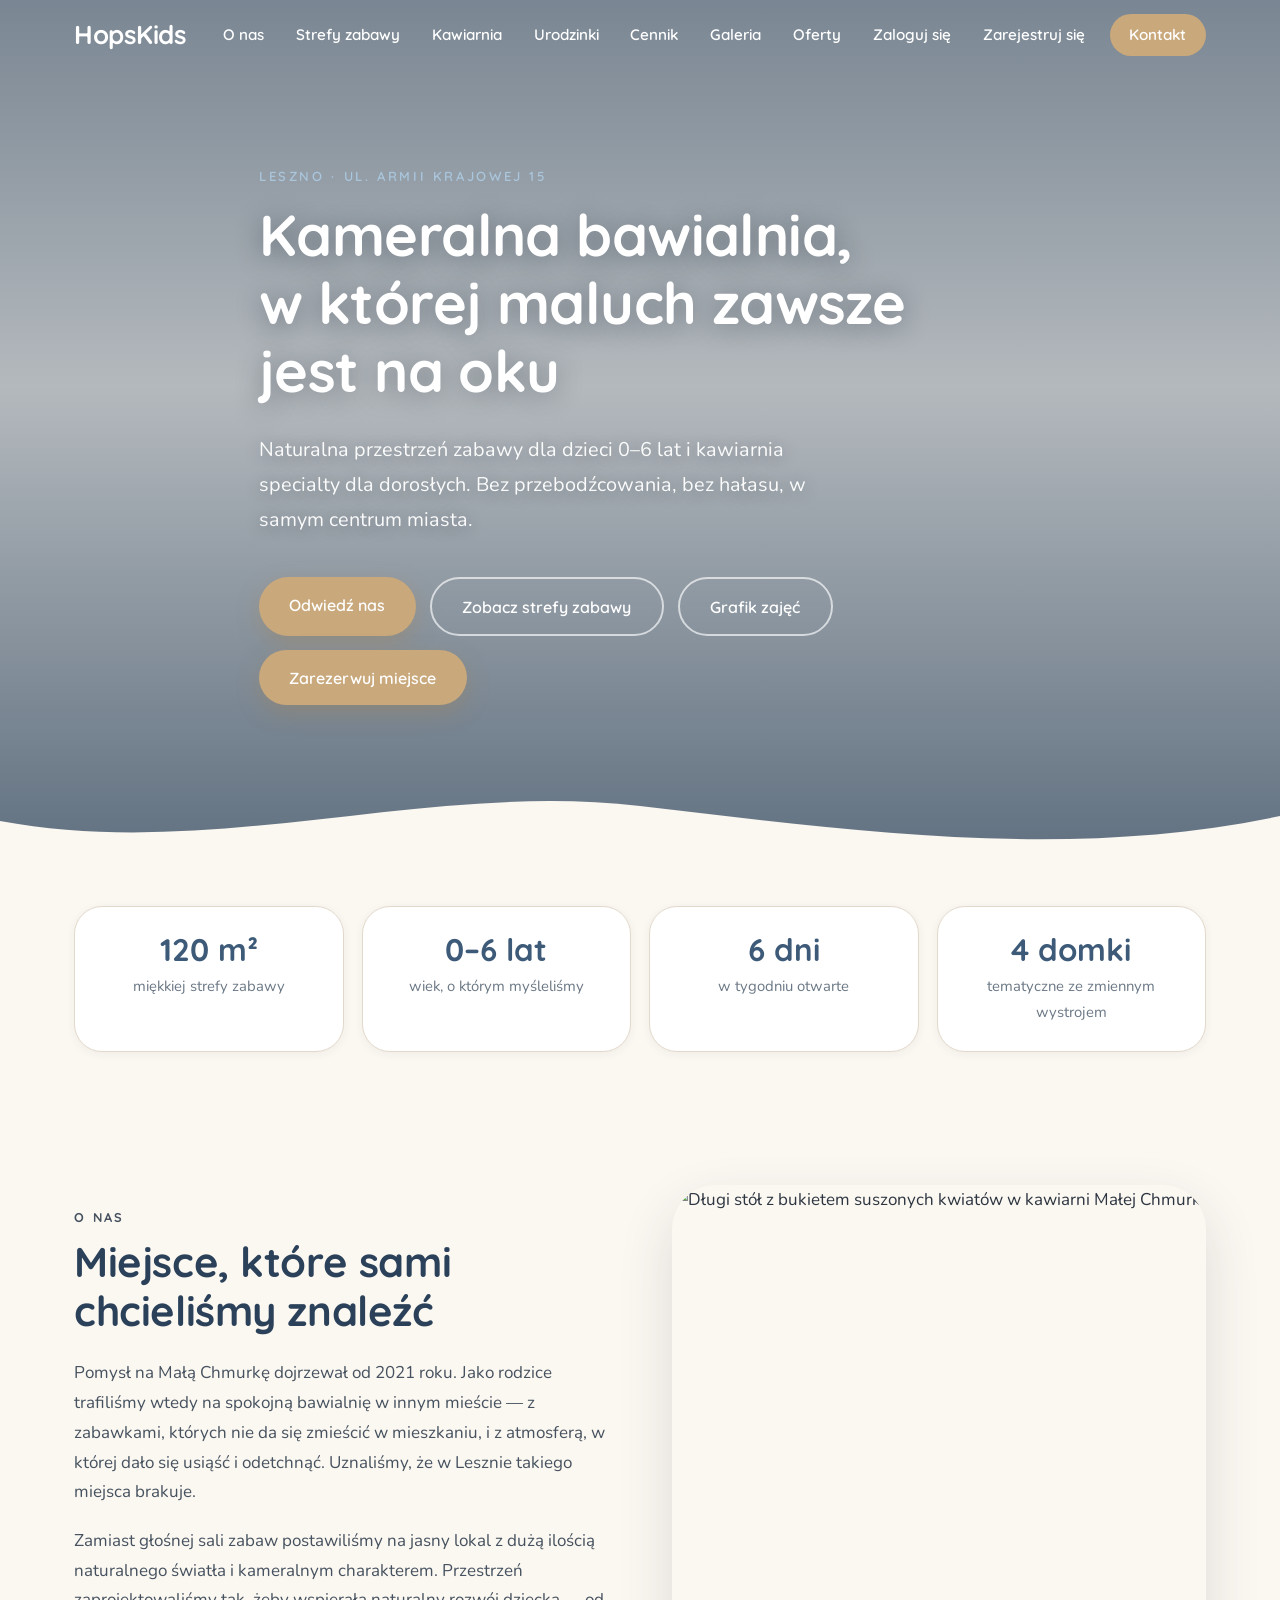
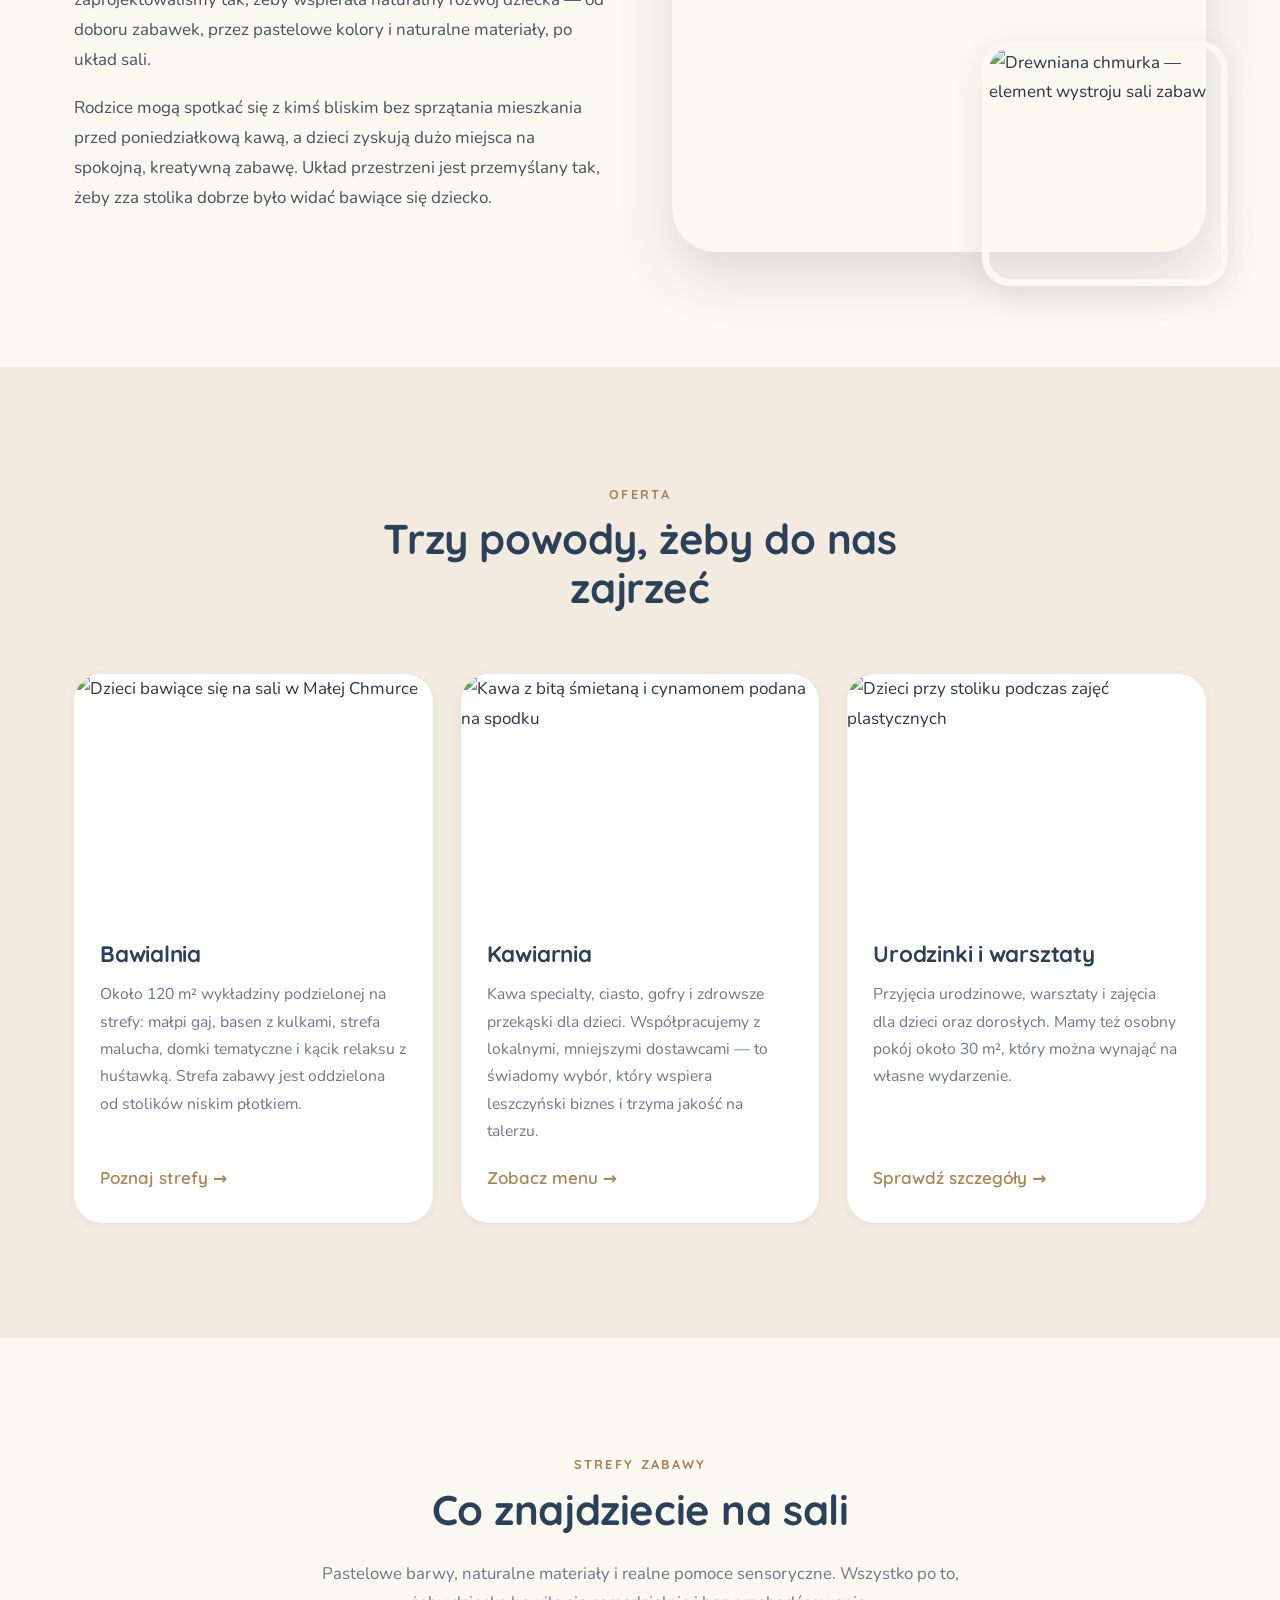
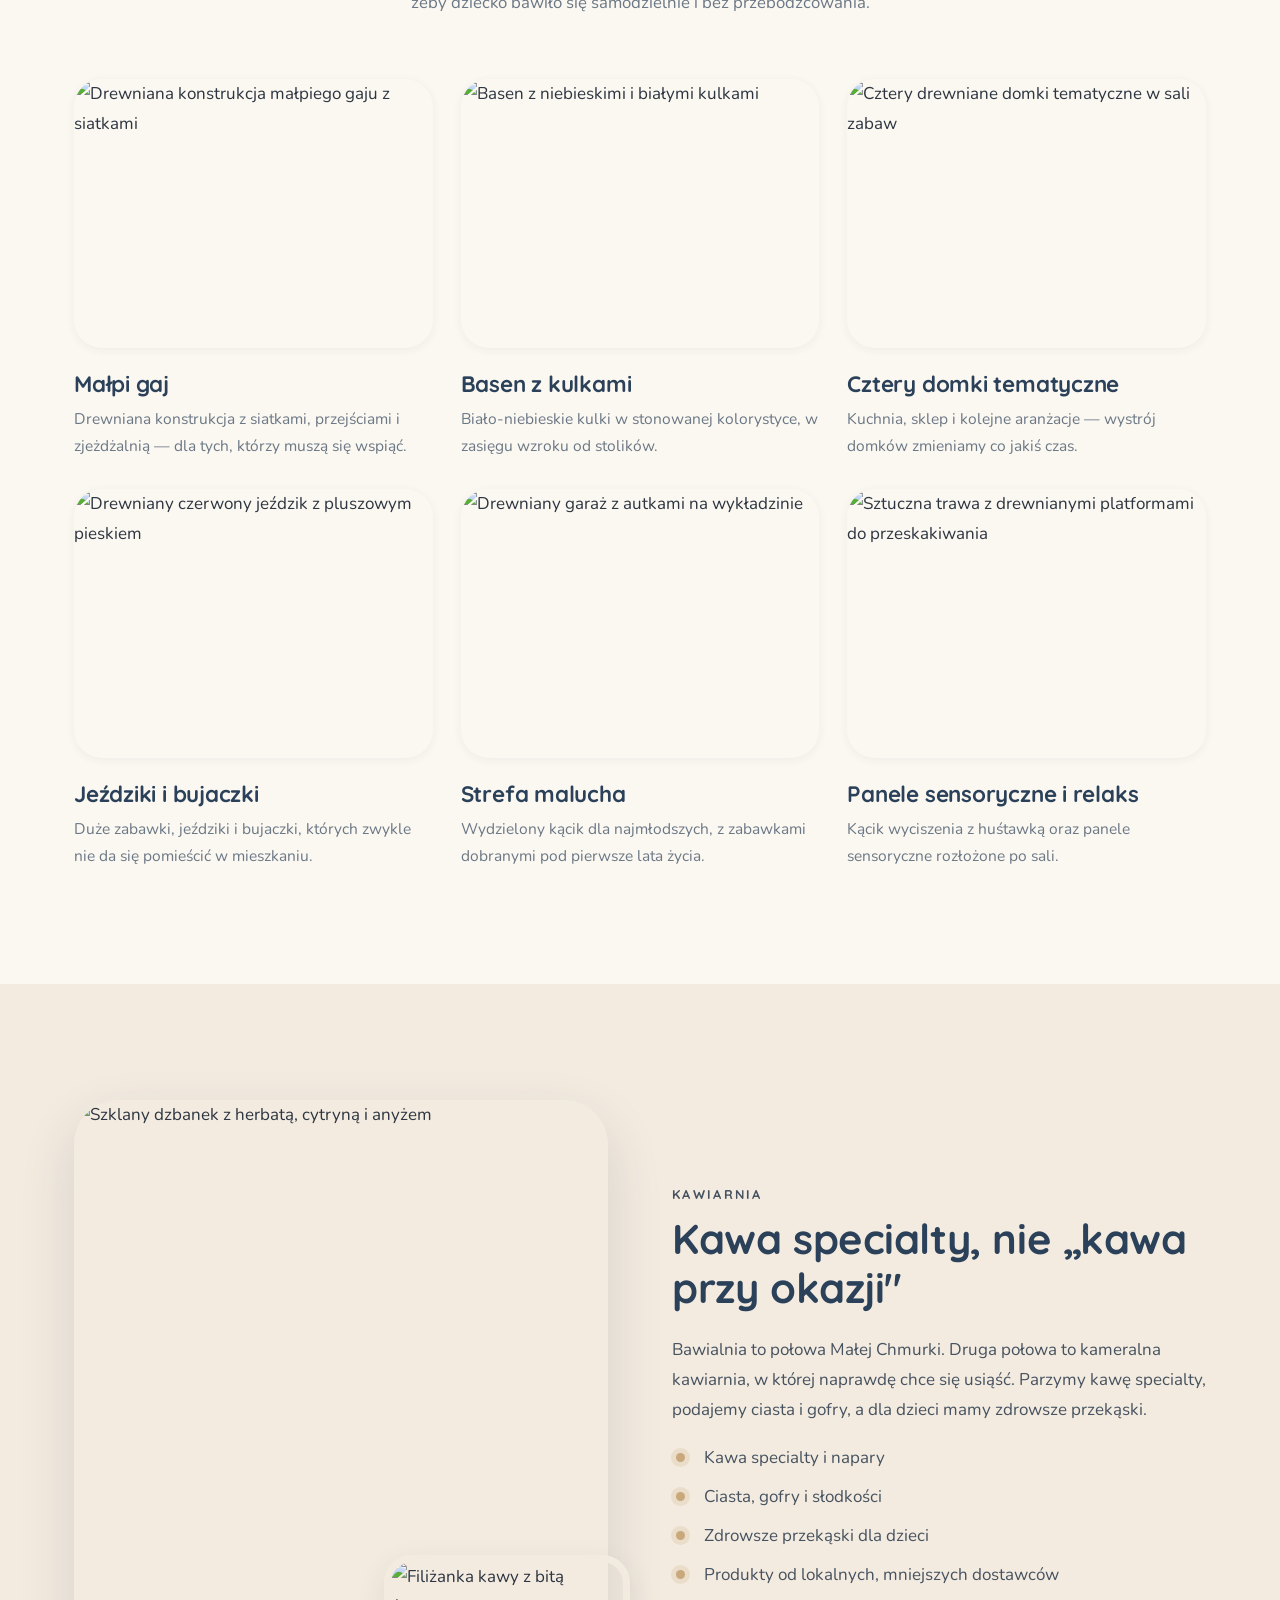
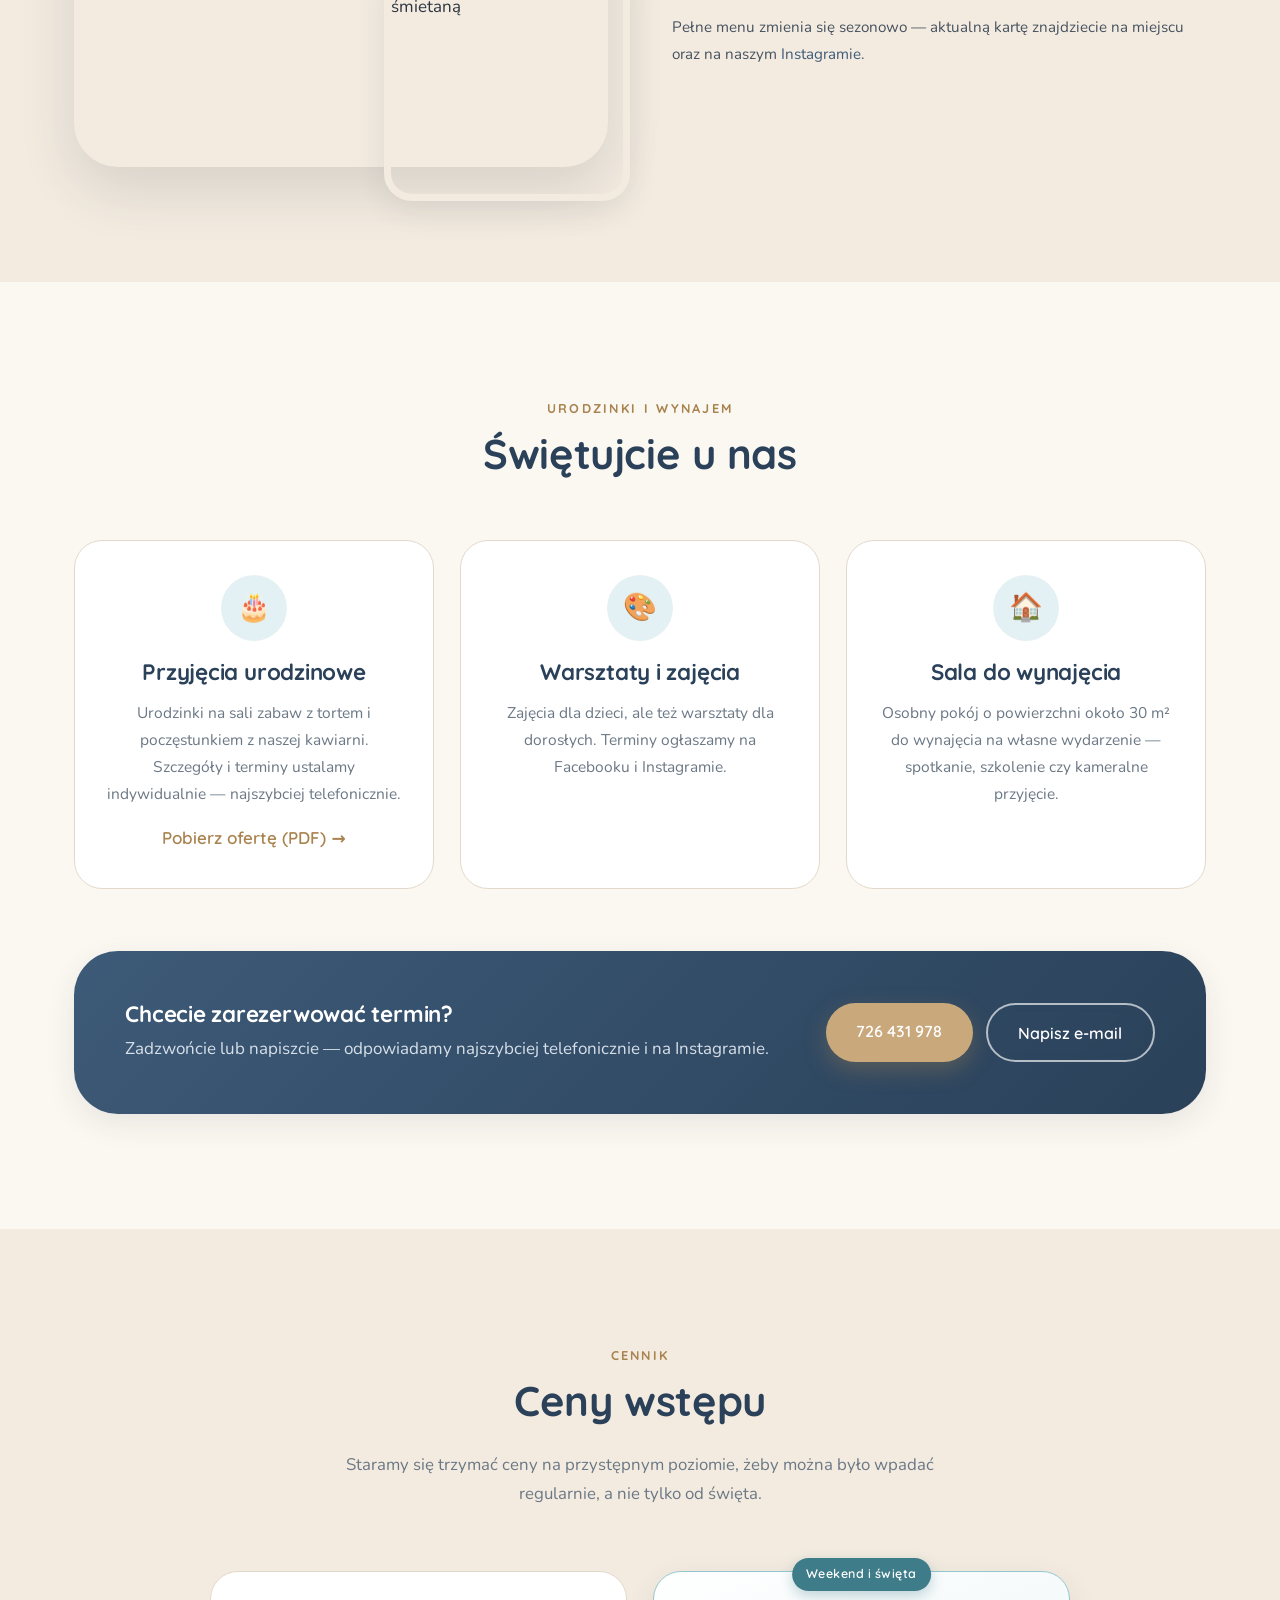
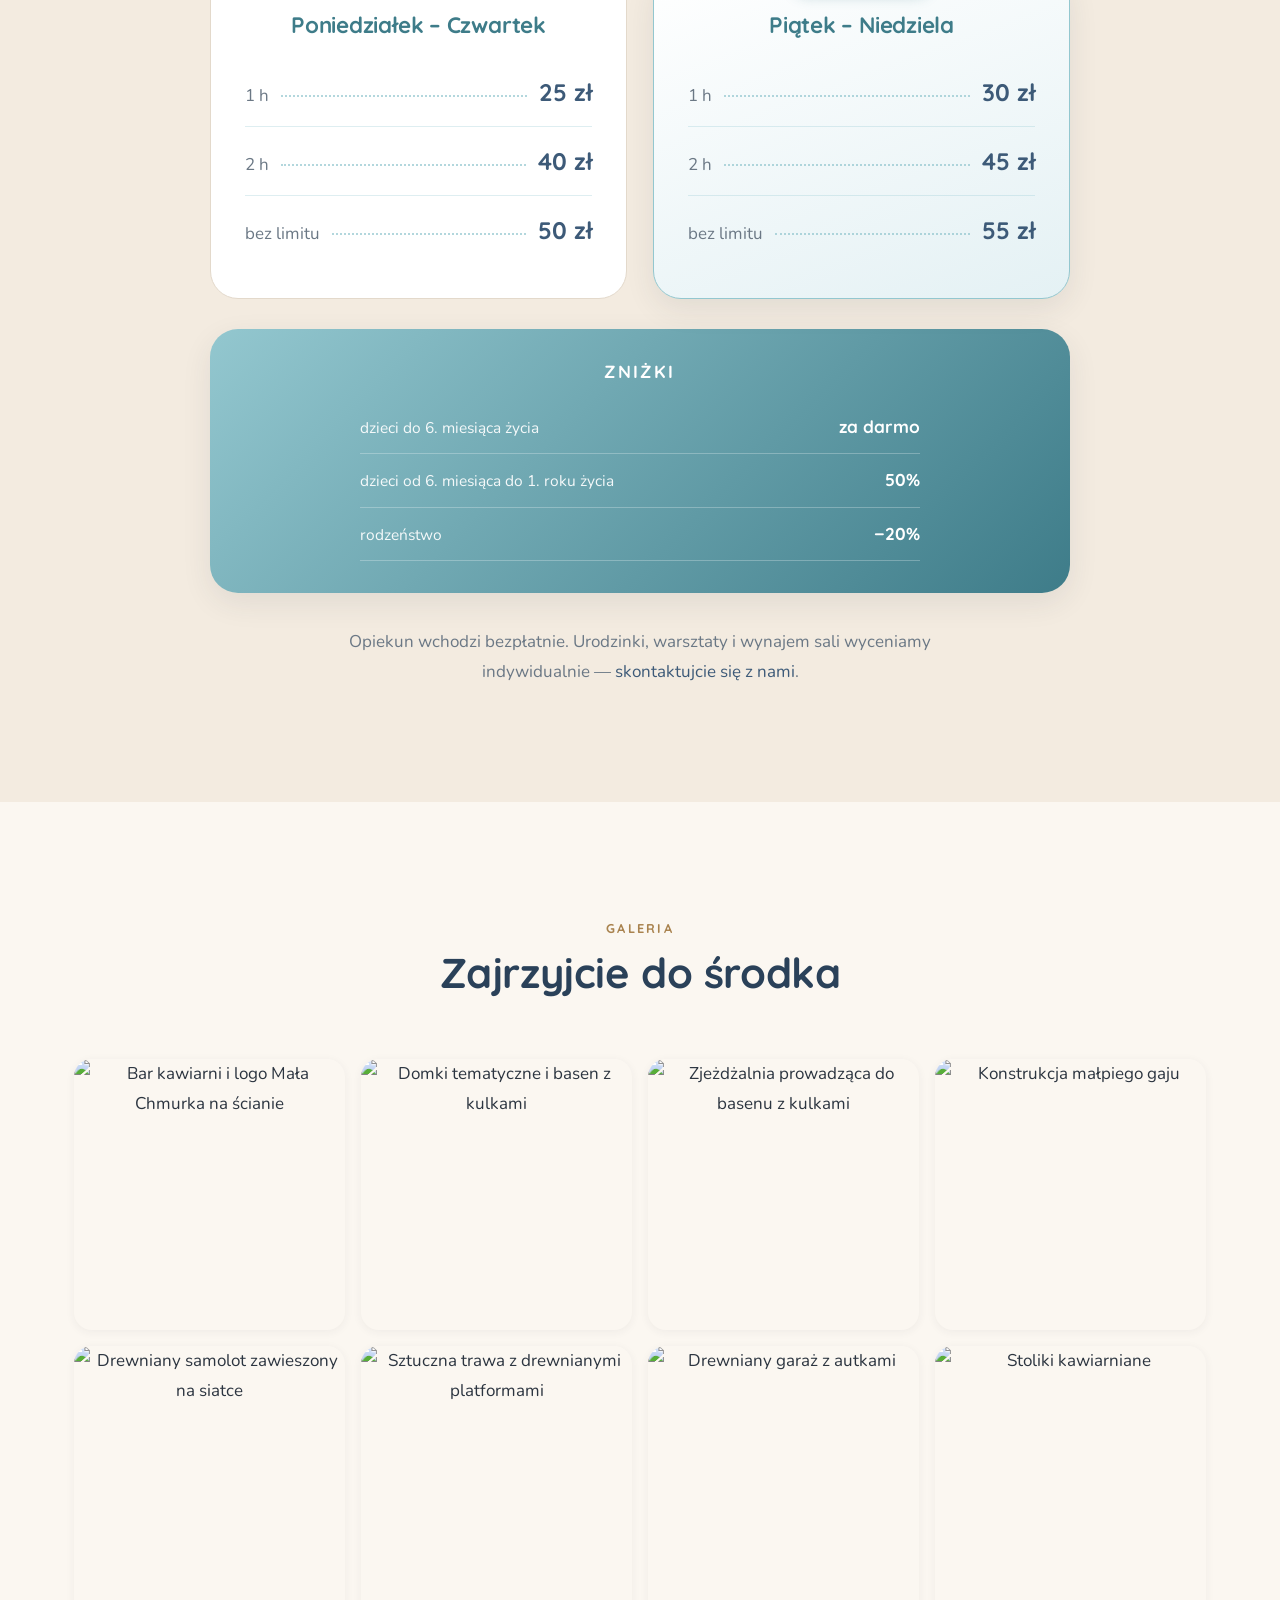
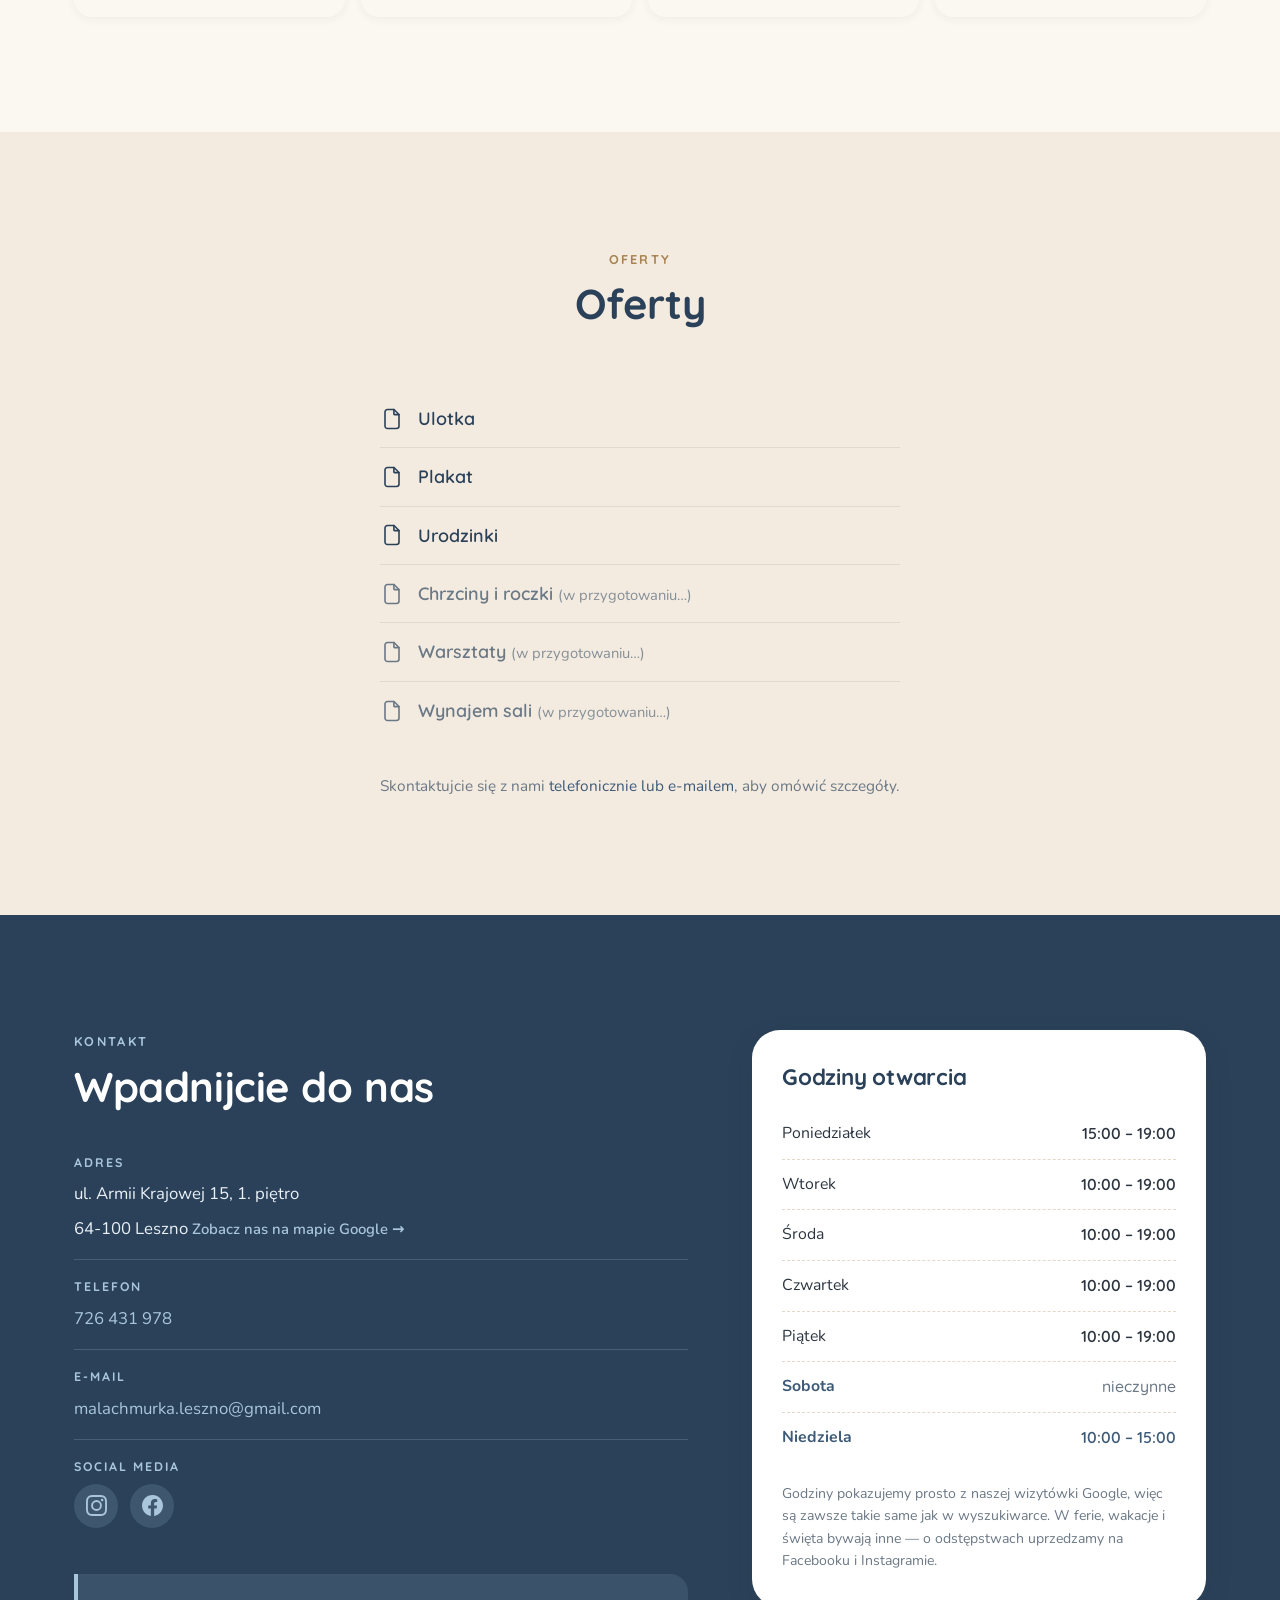
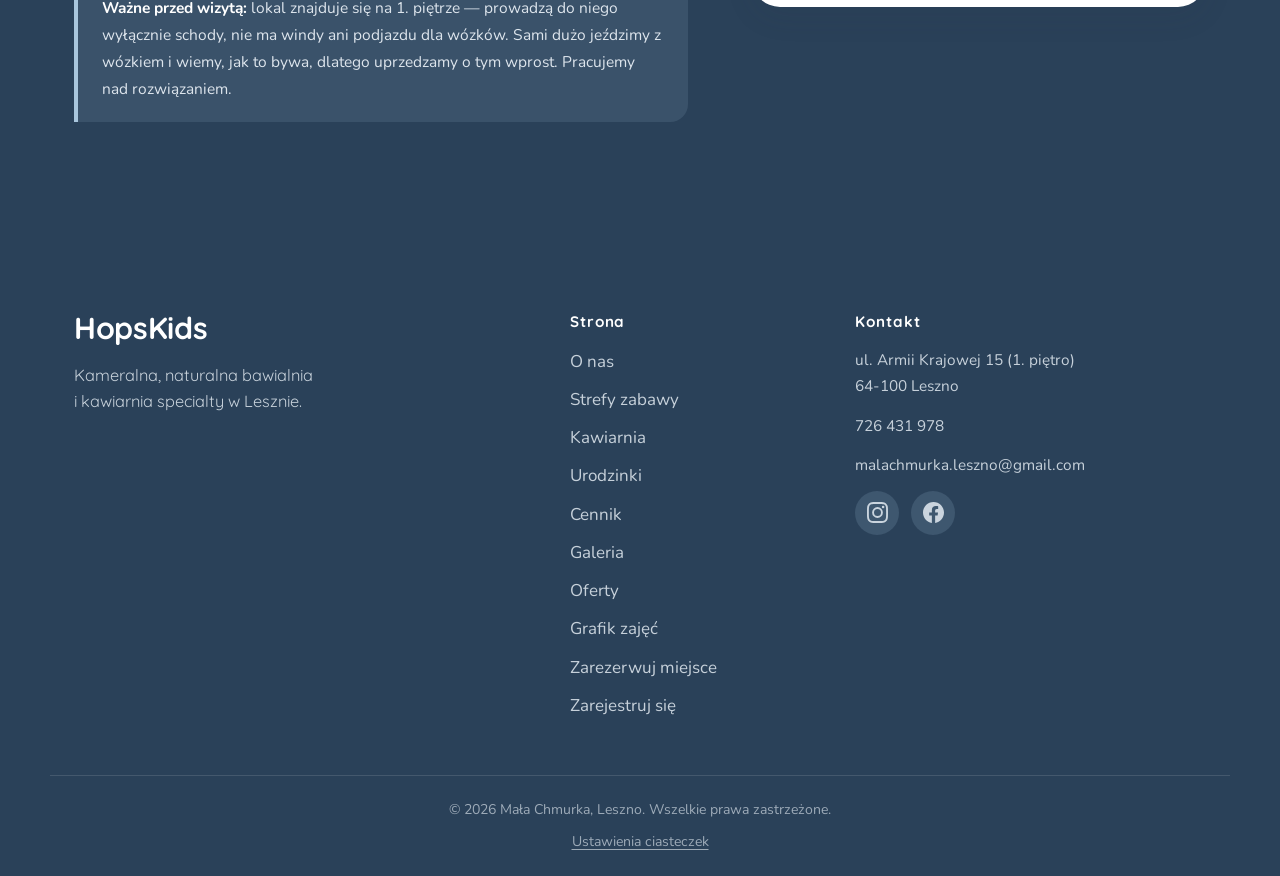
==== commit 7ea88ce5: "Poprawka pisowni marki: HopsKids, admin@hopskids.pl Znak slowny w naglowku i stopce oraz SETTINGS.br" ====
--- a/index.html
+++ b/index.html
@@ -241,8 +241,8 @@
 <header class="site-header" id="top">
   <div class="container header-inner">
 
-    <a class="logo" href="#top" aria-label="HopKids — strona główna">
-      <span class="logo-mark" aria-hidden="true">HopKids</span>
+    <a class="logo" href="#top" aria-label="HopsKids — strona główna">
+      <span class="logo-mark" aria-hidden="true">HopsKids</span>
     </a>
 
     <button class="nav-toggle" id="navToggle" aria-expanded="false" aria-controls="navMenu" aria-label="Menu">
@@ -842,7 +842,7 @@
   <div class="container footer-inner">
 
     <div class="footer-brand">
-      <span class="logo-mark footer-logo" aria-hidden="true">HopKids</span>
+      <span class="logo-mark footer-logo" aria-hidden="true">HopsKids</span>
       <p class="footer-tagline">Kameralna, naturalna bawialnia<br>i kawiarnia specialty w Lesznie.</p>
     </div>
 
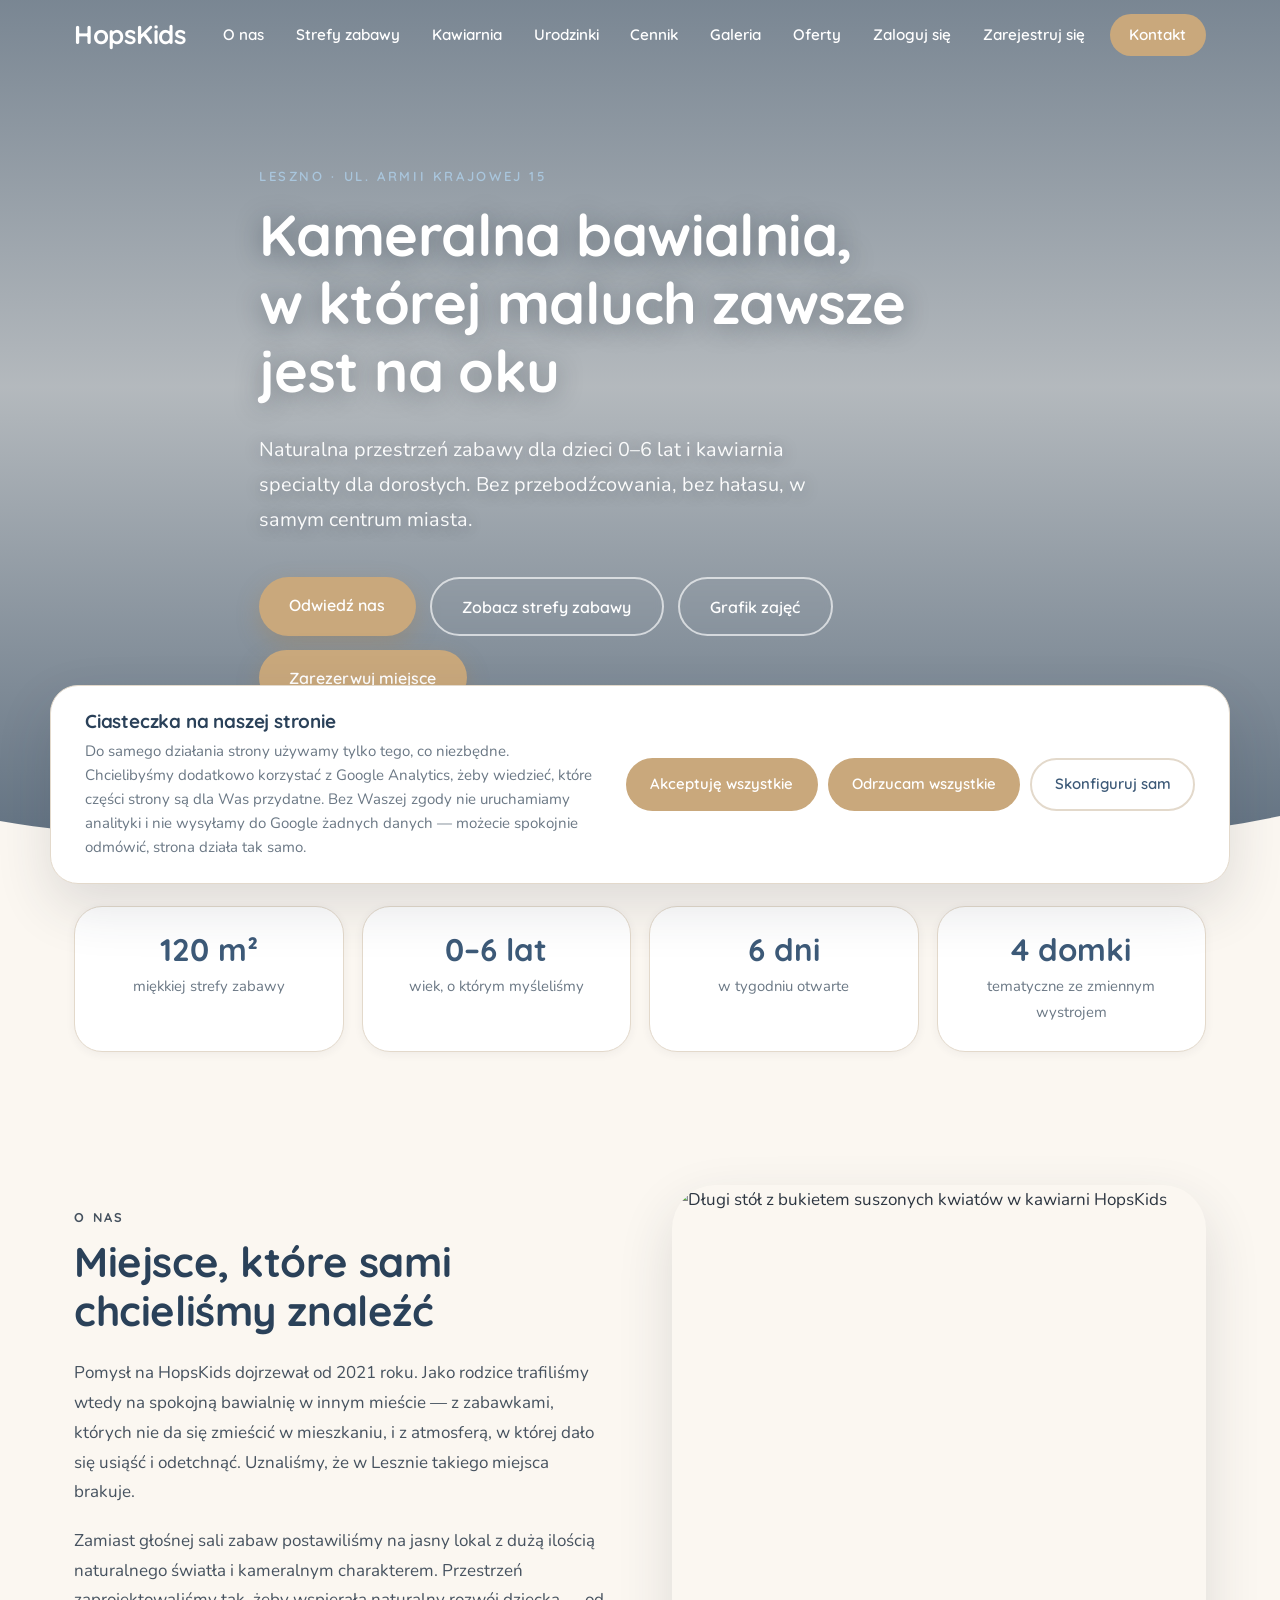
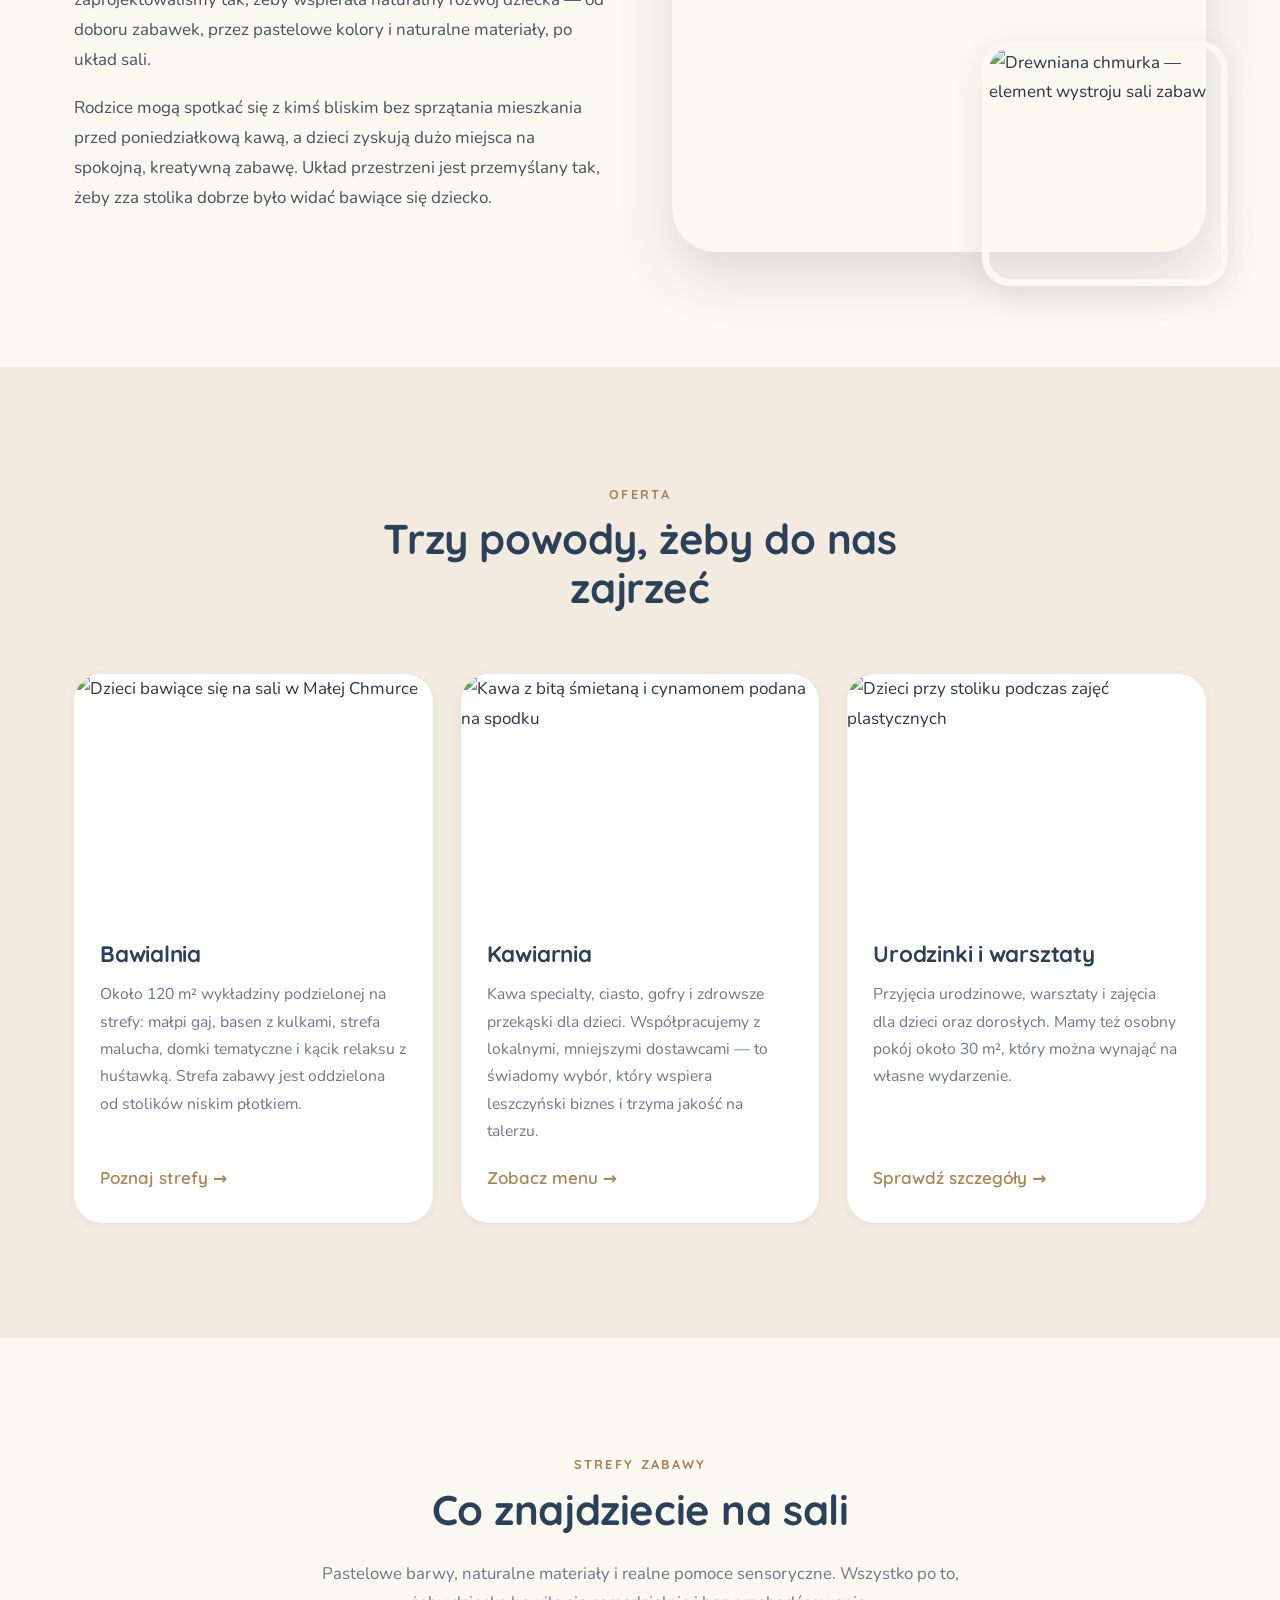
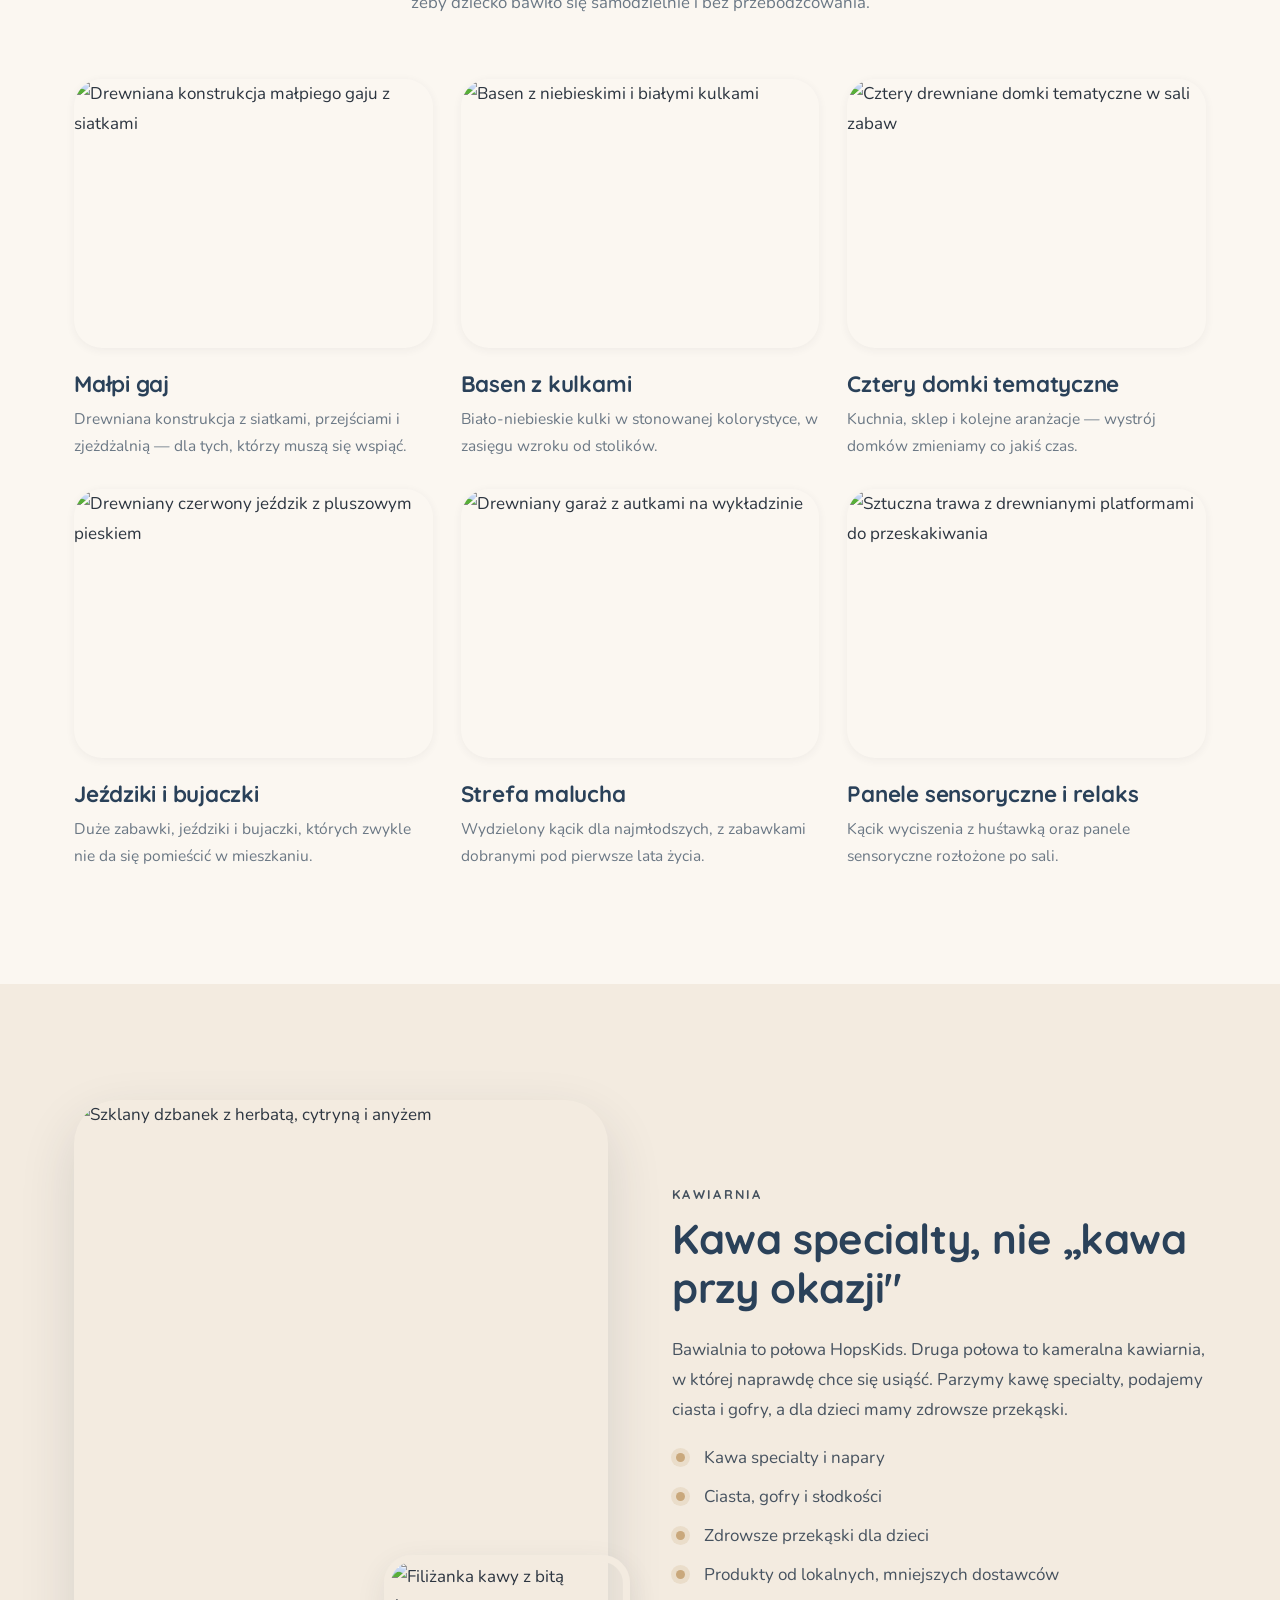
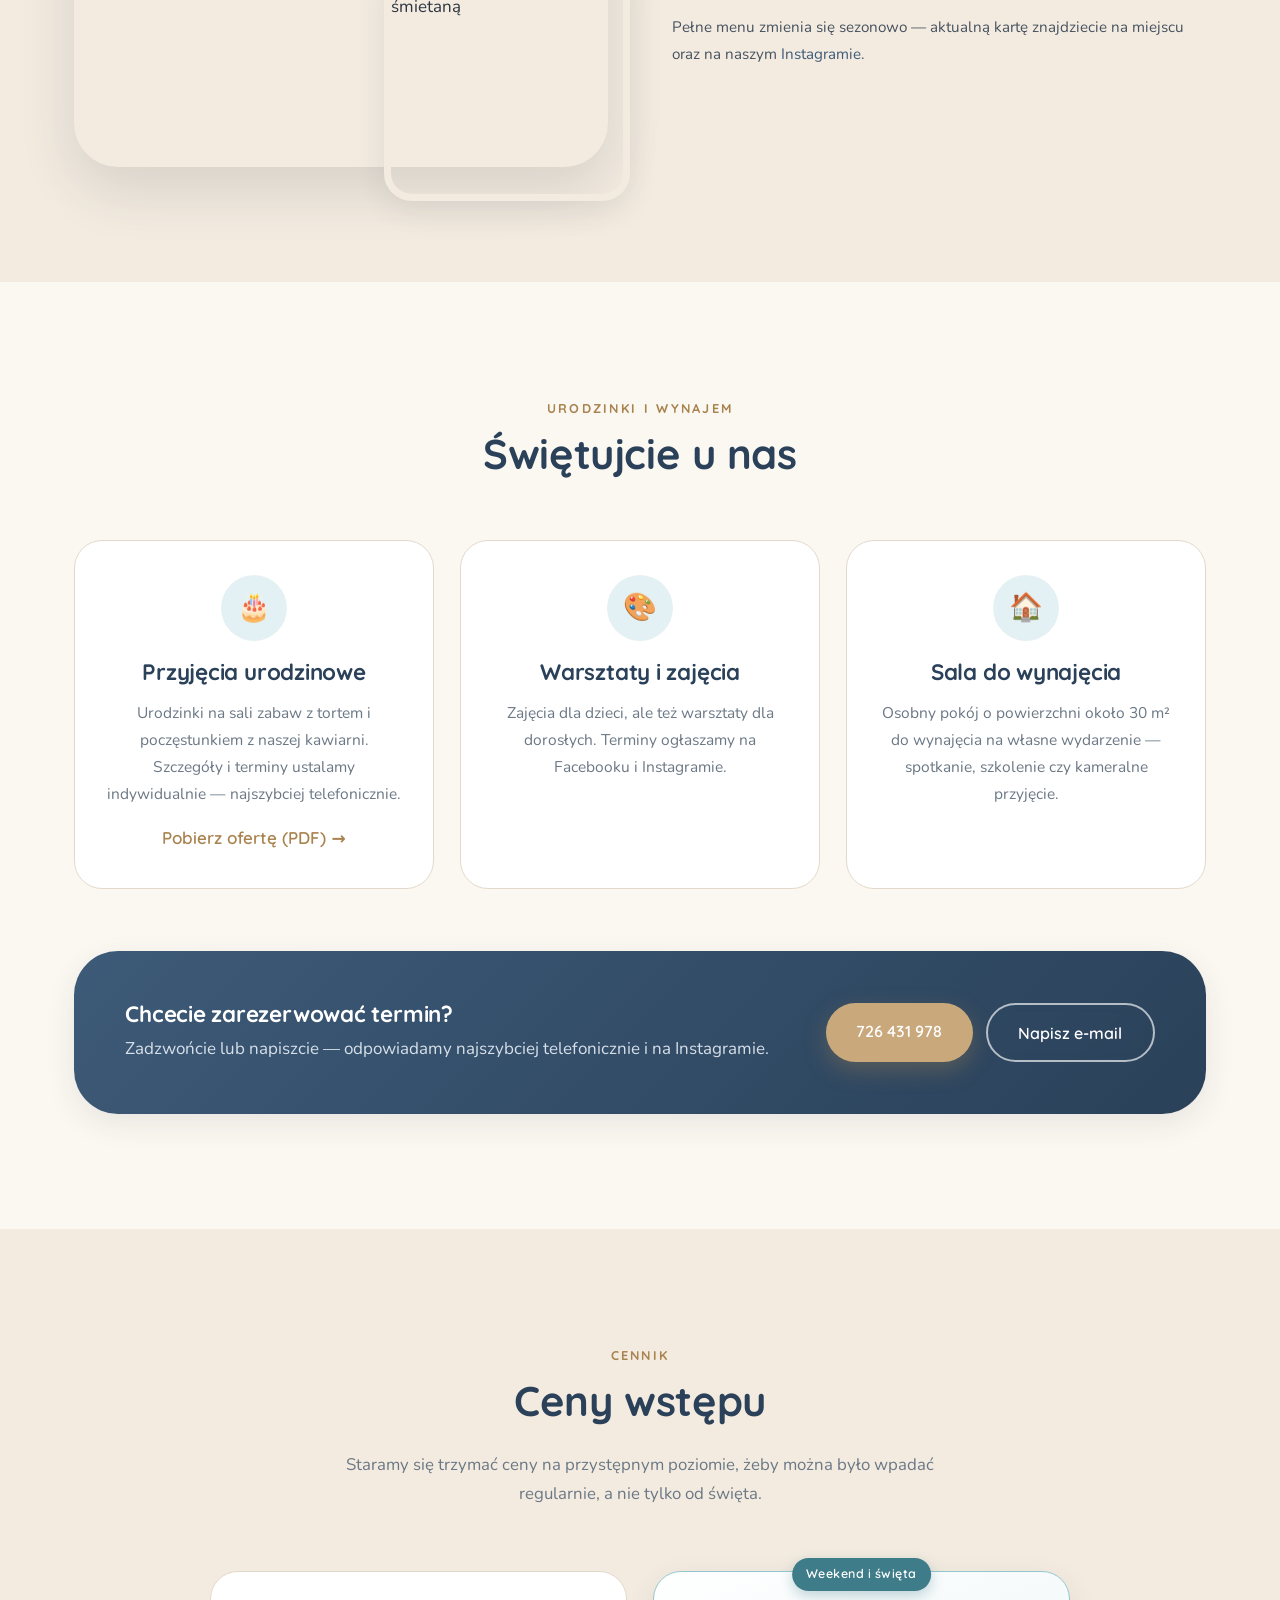
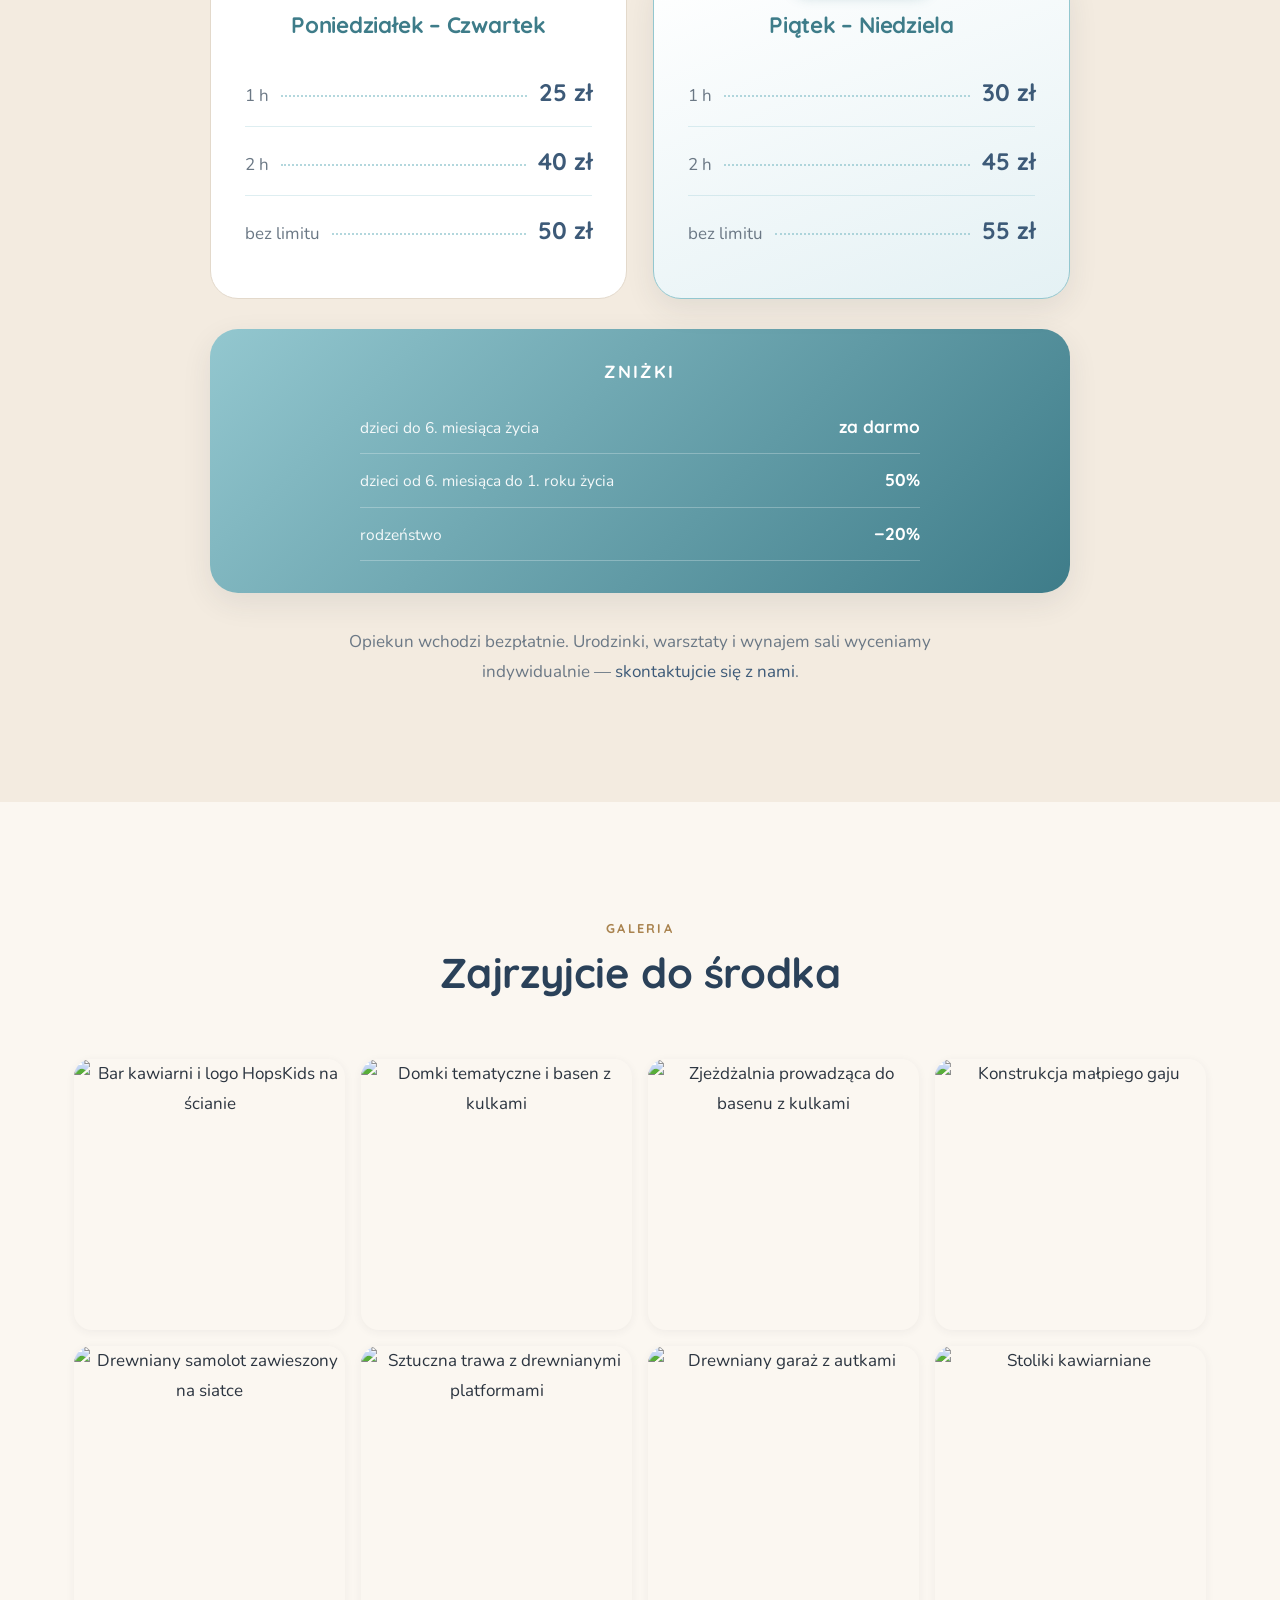
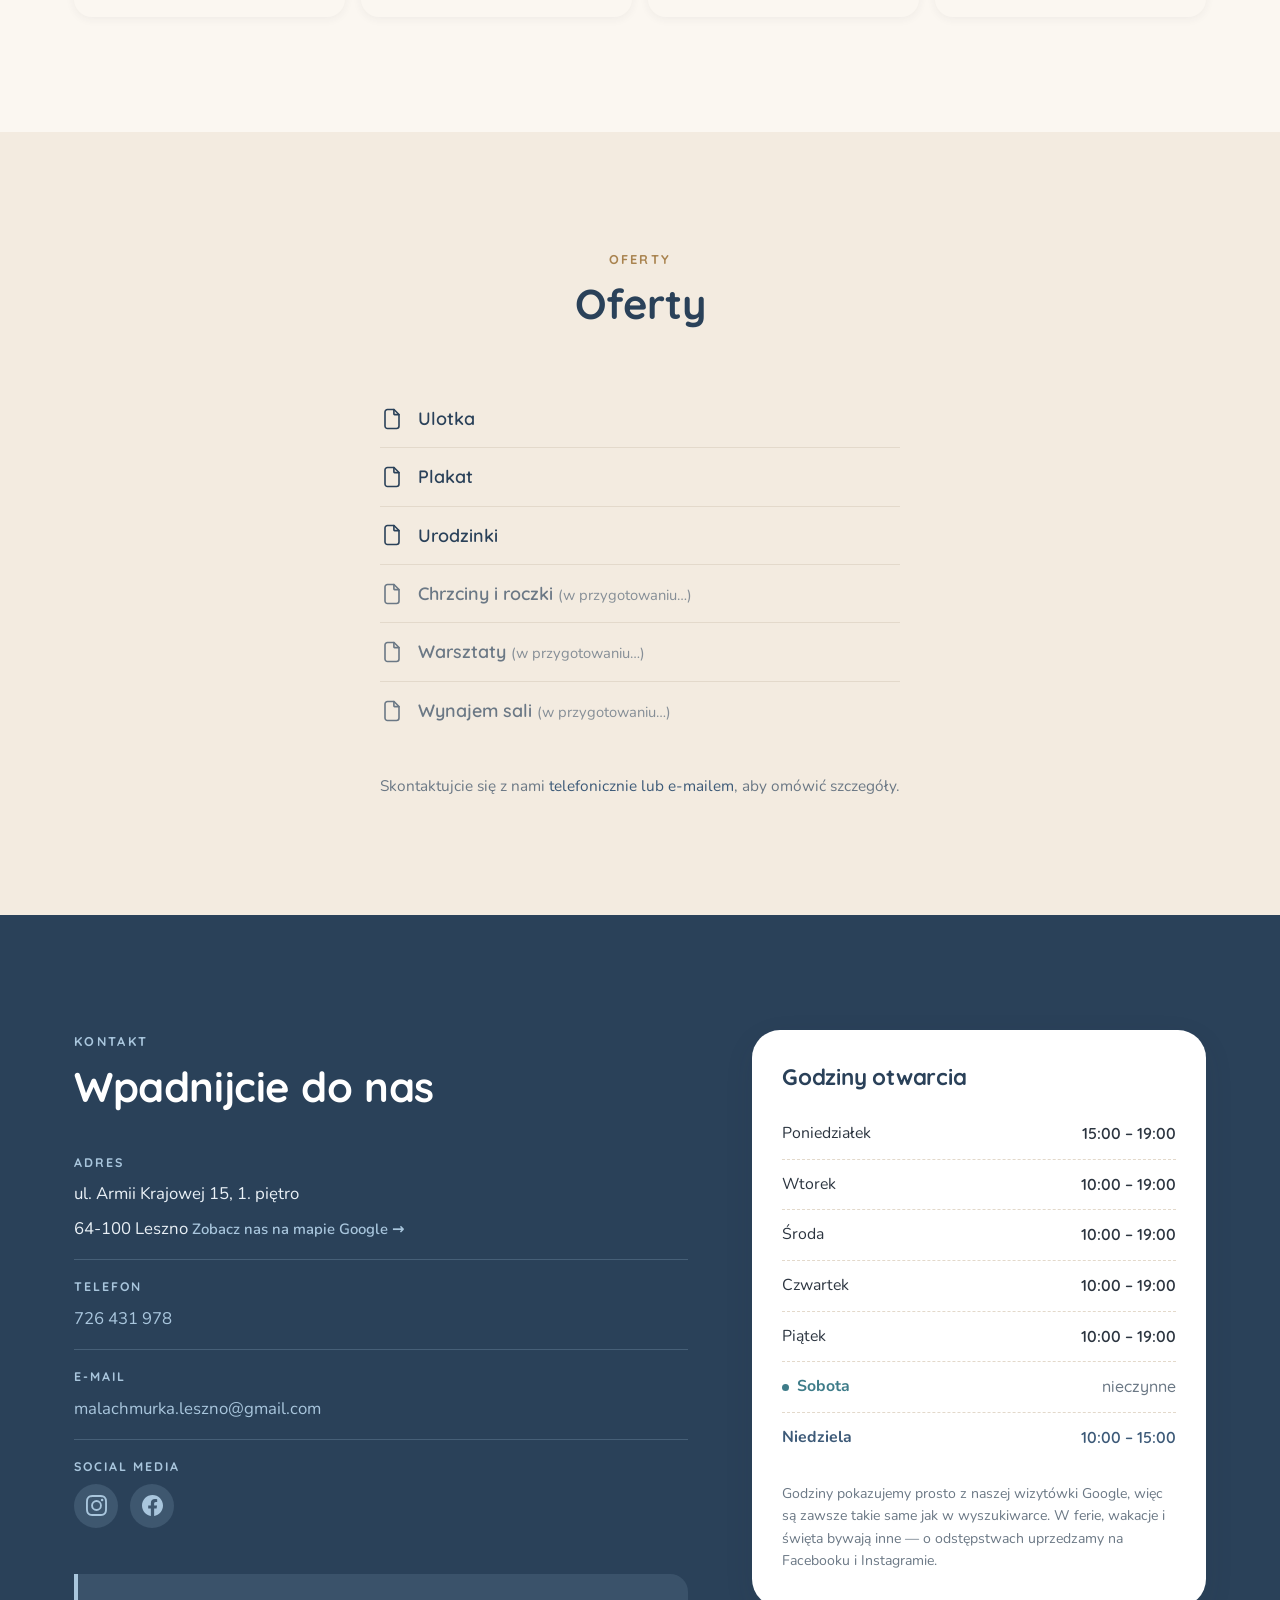
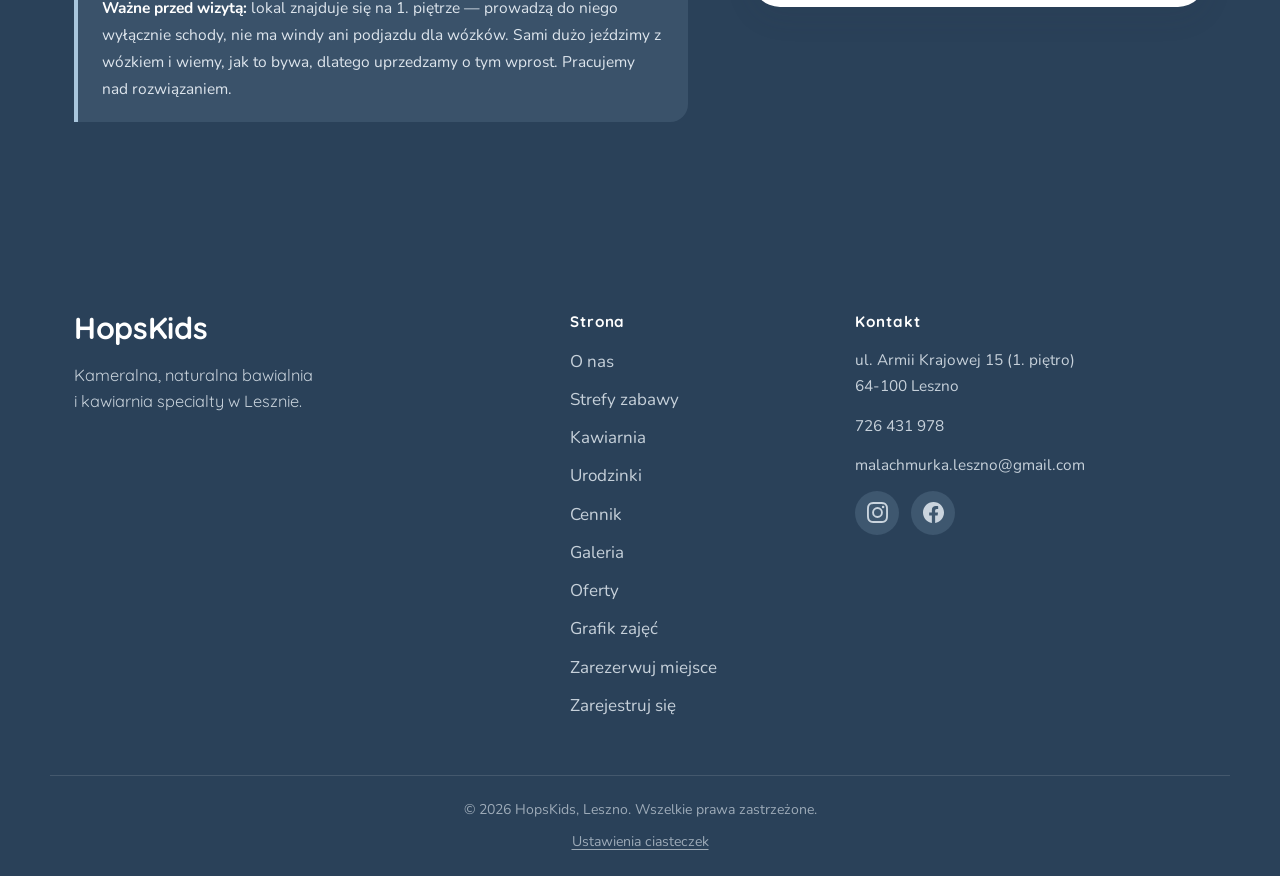
==== commit 6daec007: "Przebrandowanie: Mala Chmurka -> HopsKids Nazwa marki i adres domeny podmienione w calym serwisie - " ====
--- a/index.html
+++ b/index.html
@@ -3,27 +3,27 @@
 <head>
 <meta charset="utf-8">
 <meta name="viewport" content="width=device-width, initial-scale=1">
-<title>Mała Chmurka — kameralna bawialnia i kawiarnia w Lesznie</title>
-<meta name="description" content="Mała Chmurka w Lesznie — kameralna, naturalna bawialnia dla dzieci 0–6 lat połączona z kawiarnią specialty. 120 m² stref zabawy, urodzinki, warsztaty i sala do wynajęcia. ul. Armii Krajowej 15.">
+<title>HopsKids — kameralna bawialnia i kawiarnia w Lesznie</title>
+<meta name="description" content="HopsKids w Lesznie — kameralna, naturalna bawialnia dla dzieci 0–6 lat połączona z kawiarnią specialty. 120 m² stref zabawy, urodzinki, warsztaty i sala do wynajęcia. ul. Armii Krajowej 15.">
 <meta name="theme-color" content="#3D5A78">
 
-<link rel="canonical" href="https://malachmurkaleszno.pl/">
+<link rel="canonical" href="https://hopskids.pl/">
 <meta name="robots" content="index, follow, max-image-preview:large, max-snippet:-1, max-video-preview:-1">
-<meta name="author" content="Mała Chmurka">
-<link rel="alternate" hreflang="pl-PL" href="https://malachmurkaleszno.pl/">
-<link rel="alternate" hreflang="x-default" href="https://malachmurkaleszno.pl/">
+<meta name="author" content="HopsKids">
+<link rel="alternate" hreflang="pl-PL" href="https://hopskids.pl/">
+<link rel="alternate" hreflang="x-default" href="https://hopskids.pl/">
 
 <!-- og:image musi mieć pełny adres z domeną — przy ścieżce względnej
      Facebook i Messenger nie pokazują miniatury przy udostępnianiu. -->
 <meta property="og:type" content="business.business">
-<meta property="og:site_name" content="Mała Chmurka Leszno">
+<meta property="og:site_name" content="HopsKids Leszno">
 <meta property="og:locale" content="pl_PL">
-<meta property="og:url" content="https://malachmurkaleszno.pl/">
-<meta property="og:title" content="Mała Chmurka — kameralna bawialnia i kawiarnia w Lesznie">
+<meta property="og:url" content="https://hopskids.pl/">
+<meta property="og:title" content="HopsKids — kameralna bawialnia i kawiarnia w Lesznie">
 <meta property="og:description" content="Naturalna bawialnia dla dzieci 0–6 lat i kawiarnia specialty w Lesznie. 120 m² stref zabawy, urodzinki, warsztaty. ul. Armii Krajowej 15.">
-<meta property="og:image" content="https://malachmurkaleszno.pl/img/wnetrze-bar.jpg">
-<meta property="og:image:secure_url" content="https://malachmurkaleszno.pl/img/wnetrze-bar.jpg">
-<meta property="og:image:alt" content="Bar kawiarni i logo Mała Chmurka na ścianie">
+<meta property="og:image" content="https://hopskids.pl/img/wnetrze-bar.jpg">
+<meta property="og:image:secure_url" content="https://hopskids.pl/img/wnetrze-bar.jpg">
+<meta property="og:image:alt" content="Bar kawiarni i logo HopsKids na ścianie">
 <meta property="business:contact_data:street_address" content="ul. Armii Krajowej 15">
 <meta property="business:contact_data:locality" content="Leszno">
 <meta property="business:contact_data:postal_code" content="64-100">
@@ -31,9 +31,9 @@
 <meta property="business:contact_data:phone_number" content="+48726431978">
 
 <meta name="twitter:card" content="summary_large_image">
-<meta name="twitter:title" content="Mała Chmurka — kameralna bawialnia i kawiarnia w Lesznie">
+<meta name="twitter:title" content="HopsKids — kameralna bawialnia i kawiarnia w Lesznie">
 <meta name="twitter:description" content="Naturalna bawialnia dla dzieci 0–6 lat i kawiarnia specialty w Lesznie. ul. Armii Krajowej 15.">
-<meta name="twitter:image" content="https://malachmurkaleszno.pl/img/wnetrze-bar.jpg">
+<meta name="twitter:image" content="https://hopskids.pl/img/wnetrze-bar.jpg">
 
 <!-- ============================================================
      Dane strukturalne — profil firmy lokalnej. Dzięki temu blokowi
@@ -52,11 +52,11 @@
   "@graph": [
     {
       "@type": ["EntertainmentBusiness", "CafeOrCoffeeShop"],
-      "@id": "https://malachmurkaleszno.pl/#firma",
-      "name": "Mała Chmurka — naturalna bawialnia i kawiarnia",
-      "alternateName": "Mała Chmurka Leszno",
+      "@id": "https://hopskids.pl/#firma",
+      "name": "HopsKids — naturalna bawialnia i kawiarnia",
+      "alternateName": "HopsKids Leszno",
       "description": "Kameralna, naturalna bawialnia dla dzieci w wieku 0–6 lat połączona z kawiarnią specialty. 120 m² stref zabawy, urodzinki, warsztaty i sala do wynajęcia w centrum Leszna.",
-      "url": "https://malachmurkaleszno.pl/",
+      "url": "https://hopskids.pl/",
       "telephone": "+48726431978",
       "email": "malachmurka.leszno@gmail.com",
       "priceRange": "25–55 zł",
@@ -66,12 +66,12 @@
       "smokingAllowed": false,
       "slogan": "Kameralna bawialnia, w której maluch zawsze jest na oku",
       "image": [
-        "https://malachmurkaleszno.pl/img/wnetrze-bar.jpg",
-        "https://malachmurkaleszno.pl/img/malpi-gaj.jpg",
-        "https://malachmurkaleszno.pl/img/domki.jpg",
-        "https://malachmurkaleszno.pl/img/kawa.jpg"
+        "https://hopskids.pl/img/wnetrze-bar.jpg",
+        "https://hopskids.pl/img/malpi-gaj.jpg",
+        "https://hopskids.pl/img/domki.jpg",
+        "https://hopskids.pl/img/kawa.jpg"
       ],
-      "logo": "https://malachmurkaleszno.pl/img/logo-full.svg",
+      "logo": "https://hopskids.pl/img/logo-full.svg",
       "address": {
         "@type": "PostalAddress",
         "streetAddress": "ul. Armii Krajowej 15, 1. piętro",
@@ -169,20 +169,20 @@
     },
     {
       "@type": "WebSite",
-      "@id": "https://malachmurkaleszno.pl/#strona",
-      "url": "https://malachmurkaleszno.pl/",
-      "name": "Mała Chmurka Leszno",
+      "@id": "https://hopskids.pl/#strona",
+      "url": "https://hopskids.pl/",
+      "name": "HopsKids Leszno",
       "inLanguage": "pl-PL",
-      "publisher": { "@id": "https://malachmurkaleszno.pl/#firma" }
+      "publisher": { "@id": "https://hopskids.pl/#firma" }
     },
     {
       "@type": "WebPage",
-      "@id": "https://malachmurkaleszno.pl/#glowna",
-      "url": "https://malachmurkaleszno.pl/",
-      "name": "Mała Chmurka — kameralna bawialnia i kawiarnia w Lesznie",
+      "@id": "https://hopskids.pl/#glowna",
+      "url": "https://hopskids.pl/",
+      "name": "HopsKids — kameralna bawialnia i kawiarnia w Lesznie",
       "description": "Naturalna bawialnia dla dzieci 0–6 lat i kawiarnia specialty w Lesznie. 120 m² stref zabawy, urodzinki, warsztaty i sala do wynajęcia.",
-      "isPartOf": { "@id": "https://malachmurkaleszno.pl/#strona" },
-      "about": { "@id": "https://malachmurkaleszno.pl/#firma" },
+      "isPartOf": { "@id": "https://hopskids.pl/#strona" },
+      "about": { "@id": "https://hopskids.pl/#firma" },
       "inLanguage": "pl-PL"
     }
   ]
@@ -416,7 +416,7 @@
       <p class="eyebrow">O nas</p>
       <h2>Miejsce, które sami chcieliśmy znaleźć</h2>
       <p>
-        Pomysł na Małą Chmurkę dojrzewał od 2021 roku. Jako rodzice trafiliśmy wtedy na spokojną
+        Pomysł na HopsKids dojrzewał od 2021 roku. Jako rodzice trafiliśmy wtedy na spokojną
         bawialnię w innym mieście — z zabawkami, których nie da się zmieścić w mieszkaniu, i z
         atmosferą, w której dało się usiąść i odetchnąć. Uznaliśmy, że w Lesznie takiego miejsca
         brakuje.
@@ -434,7 +434,7 @@
     </div>
 
     <div class="split-media reveal">
-      <img src="img/stoliki.jpg" alt="Długi stół z bukietem suszonych kwiatów w kawiarni Małej Chmurki" loading="lazy">
+      <img src="img/stoliki.jpg" alt="Długi stół z bukietem suszonych kwiatów w kawiarni HopsKids" loading="lazy">
       <img class="split-media-sm" src="img/detal-chmurka.jpg" alt="Drewniana chmurka — element wystroju sali zabaw" loading="lazy">
     </div>
   </div>
@@ -549,7 +549,7 @@
       <p class="eyebrow">Kawiarnia</p>
       <h2>Kawa specialty, nie „kawa przy okazji"</h2>
       <p>
-        Bawialnia to połowa Małej Chmurki. Druga połowa to kameralna kawiarnia, w której
+        Bawialnia to połowa HopsKids. Druga połowa to kameralna kawiarnia, w której
         naprawdę chce się usiąść. Parzymy kawę specialty, podajemy ciasta i gofry, a dla dzieci
         mamy zdrowsze przekąski.
       </p>
@@ -609,7 +609,7 @@
       <div class="cta-band-actions">
         <a class="btn btn-primary" href="tel:+48726431978">726 431 978</a>
         <a class="btn btn-ghost"
-           href="mailto:malachmurka.leszno@gmail.com?subject=Zapytanie%20o%20rezerwacj%C4%99%20-%20Ma%C5%82a%20Chmurka">Napisz e-mail</a>
+           href="mailto:malachmurka.leszno@gmail.com?subject=Zapytanie%20o%20rezerwacj%C4%99%20-%20HopsKids">Napisz e-mail</a>
       </div>
     </div>
   </div>
@@ -675,7 +675,7 @@
     </div>
 
     <div class="gallery" id="gallery">
-      <button class="gallery-item reveal" data-full="img/wnetrze-bar.jpg"><img src="img/wnetrze-bar.jpg" alt="Bar kawiarni i logo Mała Chmurka na ścianie" loading="lazy"></button>
+      <button class="gallery-item reveal" data-full="img/wnetrze-bar.jpg"><img src="img/wnetrze-bar.jpg" alt="Bar kawiarni i logo HopsKids na ścianie" loading="lazy"></button>
       <button class="gallery-item reveal" data-full="img/domki.jpg"><img src="img/domki.jpg" alt="Domki tematyczne i basen z kulkami" loading="lazy"></button>
       <button class="gallery-item reveal" data-full="img/zjezdzalnia.jpg"><img src="img/zjezdzalnia.jpg" alt="Zjeżdżalnia prowadząca do basenu z kulkami" loading="lazy"></button>
       <button class="gallery-item reveal" data-full="img/malpi-gaj.jpg"><img src="img/malpi-gaj.jpg" alt="Konstrukcja małpiego gaju" loading="lazy"></button>
@@ -783,13 +783,13 @@
           <dt>Social media</dt>
           <dd class="social">
             <a class="social-link" href="https://www.instagram.com/malachmurka.leszno/"
-               target="_blank" rel="noopener" title="Instagram" aria-label="Mała Chmurka na Instagramie">
+               target="_blank" rel="noopener" title="Instagram" aria-label="HopsKids na Instagramie">
               <svg viewBox="0 0 24 24" aria-hidden="true" focusable="false">
                 <path d="M12 2.16c3.2 0 3.58.01 4.85.07 1.17.05 1.8.25 2.23.41.56.22.96.48 1.38.9.42.42.68.82.9 1.38.16.43.36 1.06.41 2.23.06 1.27.07 1.65.07 4.85s-.01 3.58-.07 4.85c-.05 1.17-.25 1.8-.41 2.23-.22.56-.48.96-.9 1.38-.42.42-.82.68-1.38.9-.43.16-1.06.36-2.23.41-1.27.06-1.65.07-4.85.07s-3.58-.01-4.85-.07c-1.17-.05-1.8-.25-2.23-.41a3.8 3.8 0 0 1-1.38-.9 3.8 3.8 0 0 1-.9-1.38c-.16-.43-.36-1.06-.41-2.23C2.17 15.58 2.16 15.2 2.16 12s.01-3.58.07-4.85c.05-1.17.25-1.8.41-2.23.22-.56.48-.96.9-1.38.42-.42.82-.68 1.38-.9.43-.16 1.06-.36 2.23-.41C8.42 2.17 8.8 2.16 12 2.16zM12 0C8.74 0 8.33.01 7.05.07 5.78.13 4.9.33 4.14.63c-.79.3-1.46.72-2.13 1.38C1.35 2.68.94 3.35.63 4.14.33 4.9.13 5.78.07 7.05.01 8.33 0 8.74 0 12s.01 3.67.07 4.95c.06 1.27.26 2.15.56 2.91.31.79.72 1.46 1.38 2.13.67.67 1.34 1.08 2.13 1.38.76.3 1.64.5 2.91.56C8.33 23.99 8.74 24 12 24s3.67-.01 4.95-.07c1.27-.06 2.15-.26 2.91-.56.79-.3 1.46-.71 2.13-1.38.67-.67 1.08-1.34 1.38-2.13.3-.76.5-1.64.56-2.91.06-1.28.07-1.69.07-4.95s-.01-3.67-.07-4.95c-.06-1.27-.26-2.15-.56-2.91-.3-.79-.71-1.46-1.38-2.13C21.32 1.35 20.65.94 19.86.63c-.76-.3-1.64-.5-2.91-.56C15.67.01 15.26 0 12 0zm0 5.84a6.16 6.16 0 1 0 0 12.32 6.16 6.16 0 0 0 0-12.32zM12 16a4 4 0 1 1 0-8 4 4 0 0 1 0 8zm7.85-10.41a1.44 1.44 0 1 1-2.88 0 1.44 1.44 0 0 1 2.88 0z"/>
               </svg>
             </a>
             <a class="social-link" href="https://www.facebook.com/profile.php?id=61573206205142"
-               target="_blank" rel="noopener" title="Facebook" aria-label="Mała Chmurka na Facebooku">
+               target="_blank" rel="noopener" title="Facebook" aria-label="HopsKids na Facebooku">
               <svg viewBox="0 0 24 24" aria-hidden="true" focusable="false">
                 <path d="M24 12.07C24 5.4 18.63 0 12 0S0 5.4 0 12.07c0 6.02 4.39 11.02 10.13 11.93v-8.44H7.08v-3.49h3.05V9.41c0-3.02 1.79-4.7 4.53-4.7 1.31 0 2.68.24 2.68.24v2.97h-1.51c-1.49 0-1.96.93-1.96 1.89v2.26h3.33l-.53 3.49h-2.8V24C19.61 23.09 24 18.09 24 12.07z"/>
               </svg>
@@ -872,13 +872,13 @@
       <p><a href="mailto:malachmurka.leszno@gmail.com">malachmurka.leszno@gmail.com</a></p>
       <p class="footer-social">
         <a class="social-link" href="https://www.instagram.com/malachmurka.leszno/"
-           target="_blank" rel="noopener" title="Instagram" aria-label="Mała Chmurka na Instagramie">
+           target="_blank" rel="noopener" title="Instagram" aria-label="HopsKids na Instagramie">
           <svg viewBox="0 0 24 24" aria-hidden="true" focusable="false">
             <path d="M12 2.16c3.2 0 3.58.01 4.85.07 1.17.05 1.8.25 2.23.41.56.22.96.48 1.38.9.42.42.68.82.9 1.38.16.43.36 1.06.41 2.23.06 1.27.07 1.65.07 4.85s-.01 3.58-.07 4.85c-.05 1.17-.25 1.8-.41 2.23-.22.56-.48.96-.9 1.38-.42.42-.82.68-1.38.9-.43.16-1.06.36-2.23.41-1.27.06-1.65.07-4.85.07s-3.58-.01-4.85-.07c-1.17-.05-1.8-.25-2.23-.41a3.8 3.8 0 0 1-1.38-.9 3.8 3.8 0 0 1-.9-1.38c-.16-.43-.36-1.06-.41-2.23C2.17 15.58 2.16 15.2 2.16 12s.01-3.58.07-4.85c.05-1.17.25-1.8.41-2.23.22-.56.48-.96.9-1.38.42-.42.82-.68 1.38-.9.43-.16 1.06-.36 2.23-.41C8.42 2.17 8.8 2.16 12 2.16zM12 0C8.74 0 8.33.01 7.05.07 5.78.13 4.9.33 4.14.63c-.79.3-1.46.72-2.13 1.38C1.35 2.68.94 3.35.63 4.14.33 4.9.13 5.78.07 7.05.01 8.33 0 8.74 0 12s.01 3.67.07 4.95c.06 1.27.26 2.15.56 2.91.31.79.72 1.46 1.38 2.13.67.67 1.34 1.08 2.13 1.38.76.3 1.64.5 2.91.56C8.33 23.99 8.74 24 12 24s3.67-.01 4.95-.07c1.27-.06 2.15-.26 2.91-.56.79-.3 1.46-.71 2.13-1.38.67-.67 1.08-1.34 1.38-2.13.3-.76.5-1.64.56-2.91.06-1.28.07-1.69.07-4.95s-.01-3.67-.07-4.95c-.06-1.27-.26-2.15-.56-2.91-.3-.79-.71-1.46-1.38-2.13C21.32 1.35 20.65.94 19.86.63c-.76-.3-1.64-.5-2.91-.56C15.67.01 15.26 0 12 0zm0 5.84a6.16 6.16 0 1 0 0 12.32 6.16 6.16 0 0 0 0-12.32zM12 16a4 4 0 1 1 0-8 4 4 0 0 1 0 8zm7.85-10.41a1.44 1.44 0 1 1-2.88 0 1.44 1.44 0 0 1 2.88 0z"/>
           </svg>
         </a>
         <a class="social-link" href="https://www.facebook.com/profile.php?id=61573206205142"
-           target="_blank" rel="noopener" title="Facebook" aria-label="Mała Chmurka na Facebooku">
+           target="_blank" rel="noopener" title="Facebook" aria-label="HopsKids na Facebooku">
           <svg viewBox="0 0 24 24" aria-hidden="true" focusable="false">
             <path d="M24 12.07C24 5.4 18.63 0 12 0S0 5.4 0 12.07c0 6.02 4.39 11.02 10.13 11.93v-8.44H7.08v-3.49h3.05V9.41c0-3.02 1.79-4.7 4.53-4.7 1.31 0 2.68.24 2.68.24v2.97h-1.51c-1.49 0-1.96.93-1.96 1.89v2.26h3.33l-.53 3.49h-2.8V24C19.61 23.09 24 18.09 24 12.07z"/>
           </svg>
@@ -889,7 +889,7 @@
   </div>
 
   <div class="container footer-bottom">
-    <p>&copy; <span id="year">2026</span> Mała Chmurka, Leszno. Wszelkie prawa zastrzeżone.</p>
+    <p>&copy; <span id="year">2026</span> HopsKids, Leszno. Wszelkie prawa zastrzeżone.</p>
     <p class="footer-legal">
       <button type="button" class="link-button" id="cookieSettingsLink">Ustawienia ciasteczek</button>
     </p>
--- a/css/style.css
+++ b/css/style.css
@@ -1,5 +1,5 @@
 /* ==========================================================================
-   Mała Chmurka — arkusz stylów
+   HopsKids — arkusz stylów
    Paleta zaczerpnięta z wnętrza lokalu: kremowe ściany, stonowany granat,
    naturalne drewno i błękit.
    ========================================================================== */
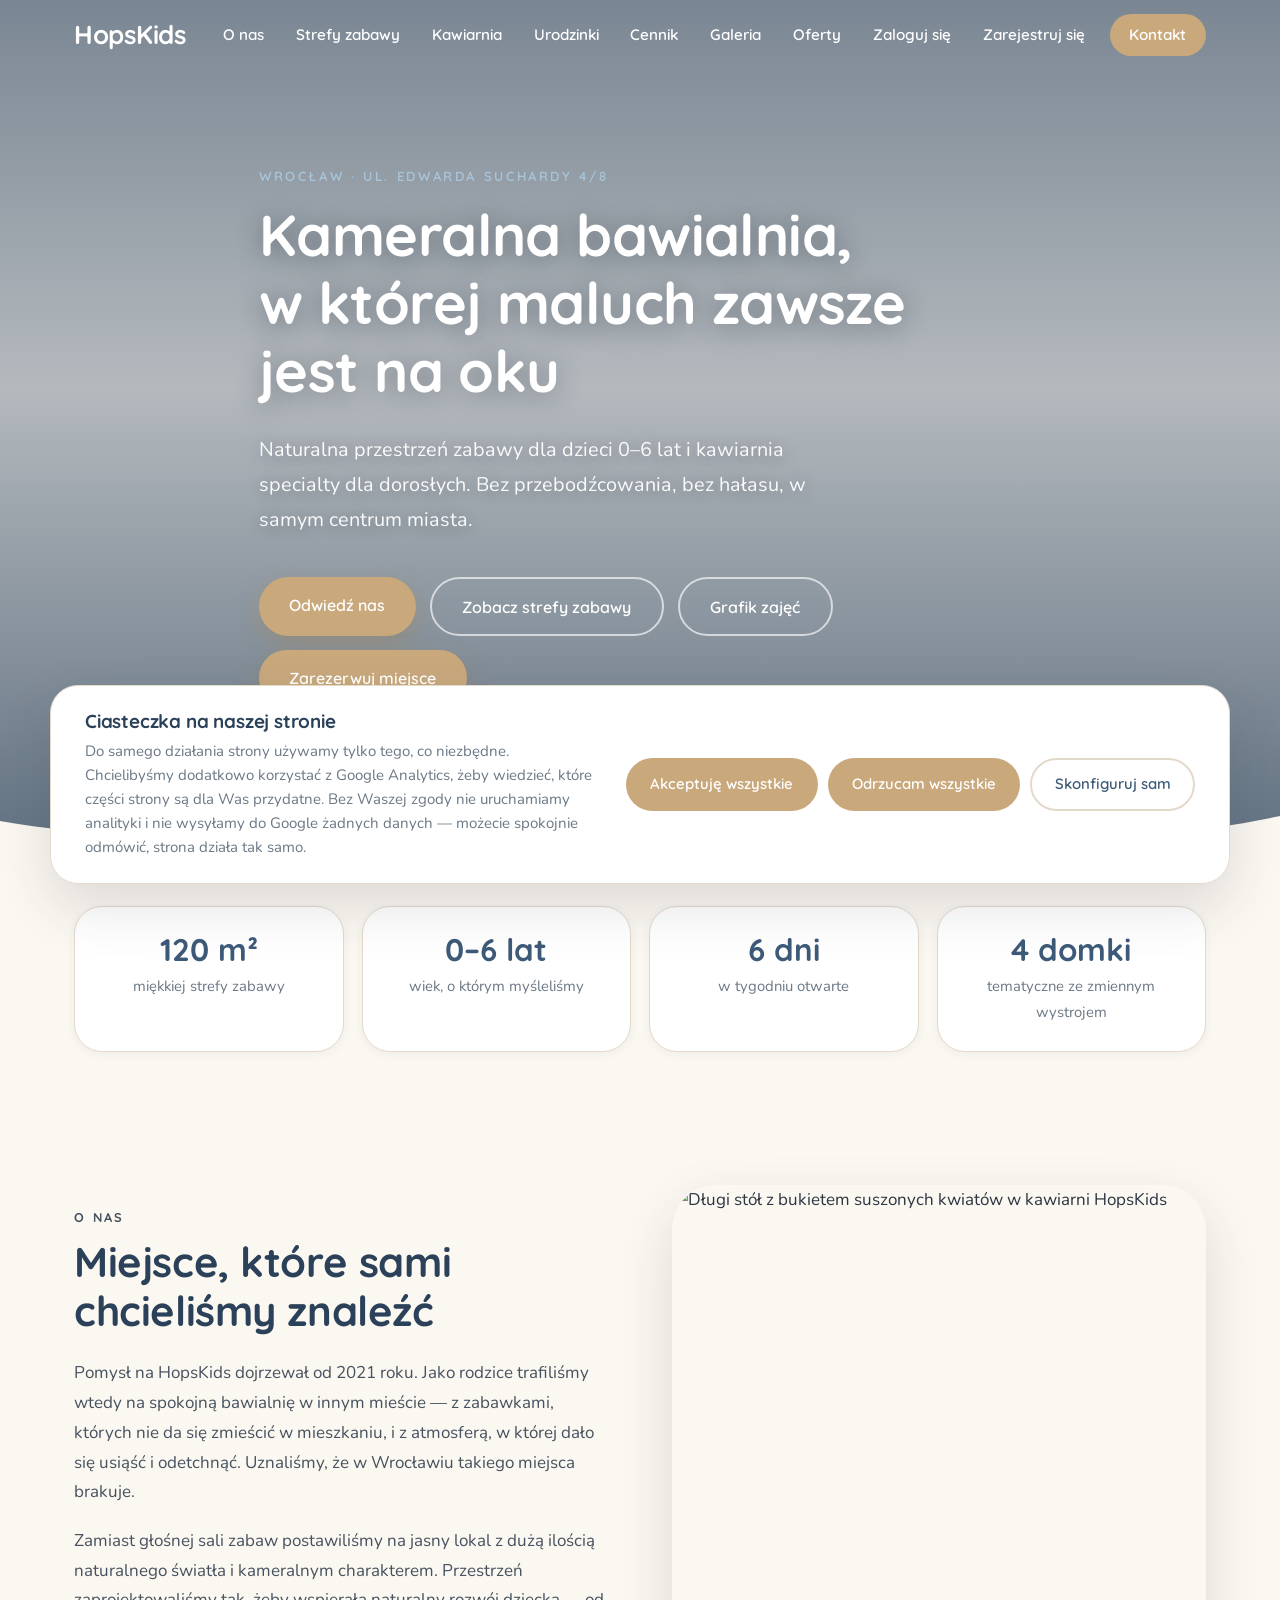
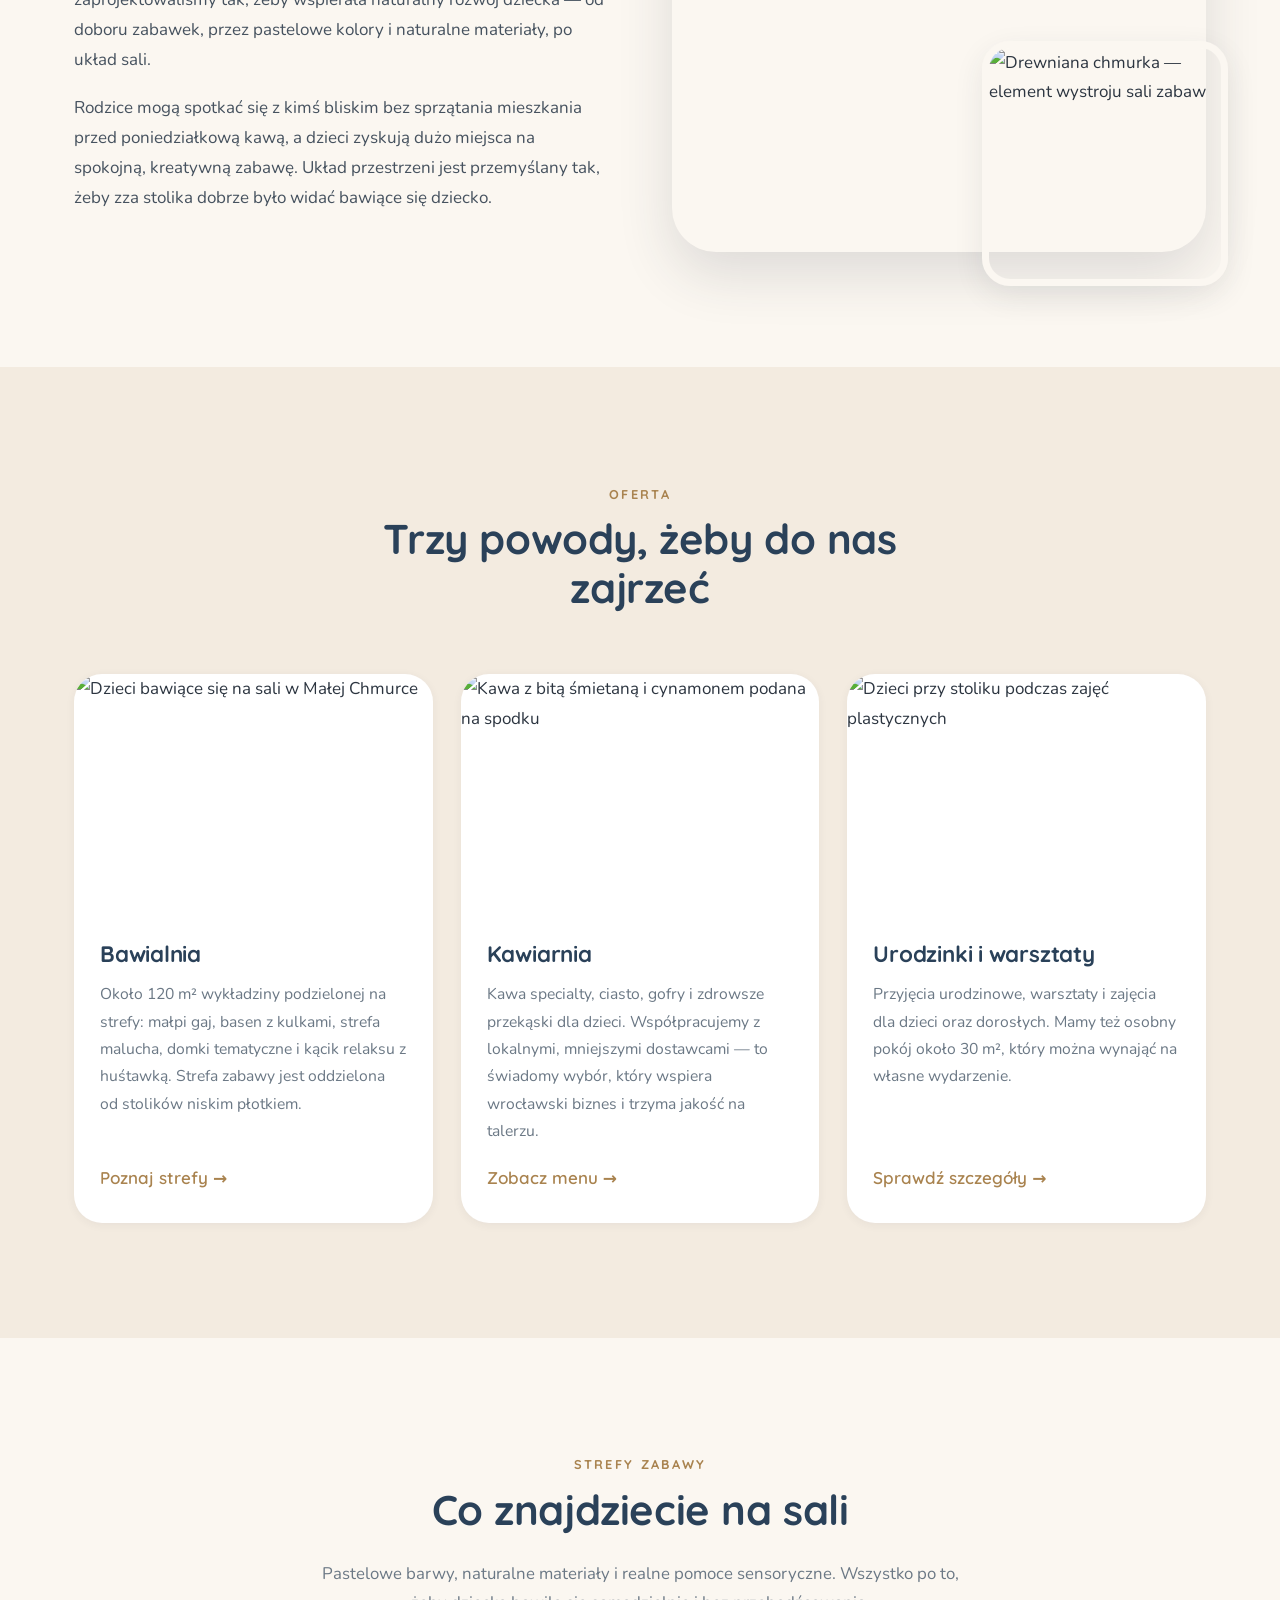
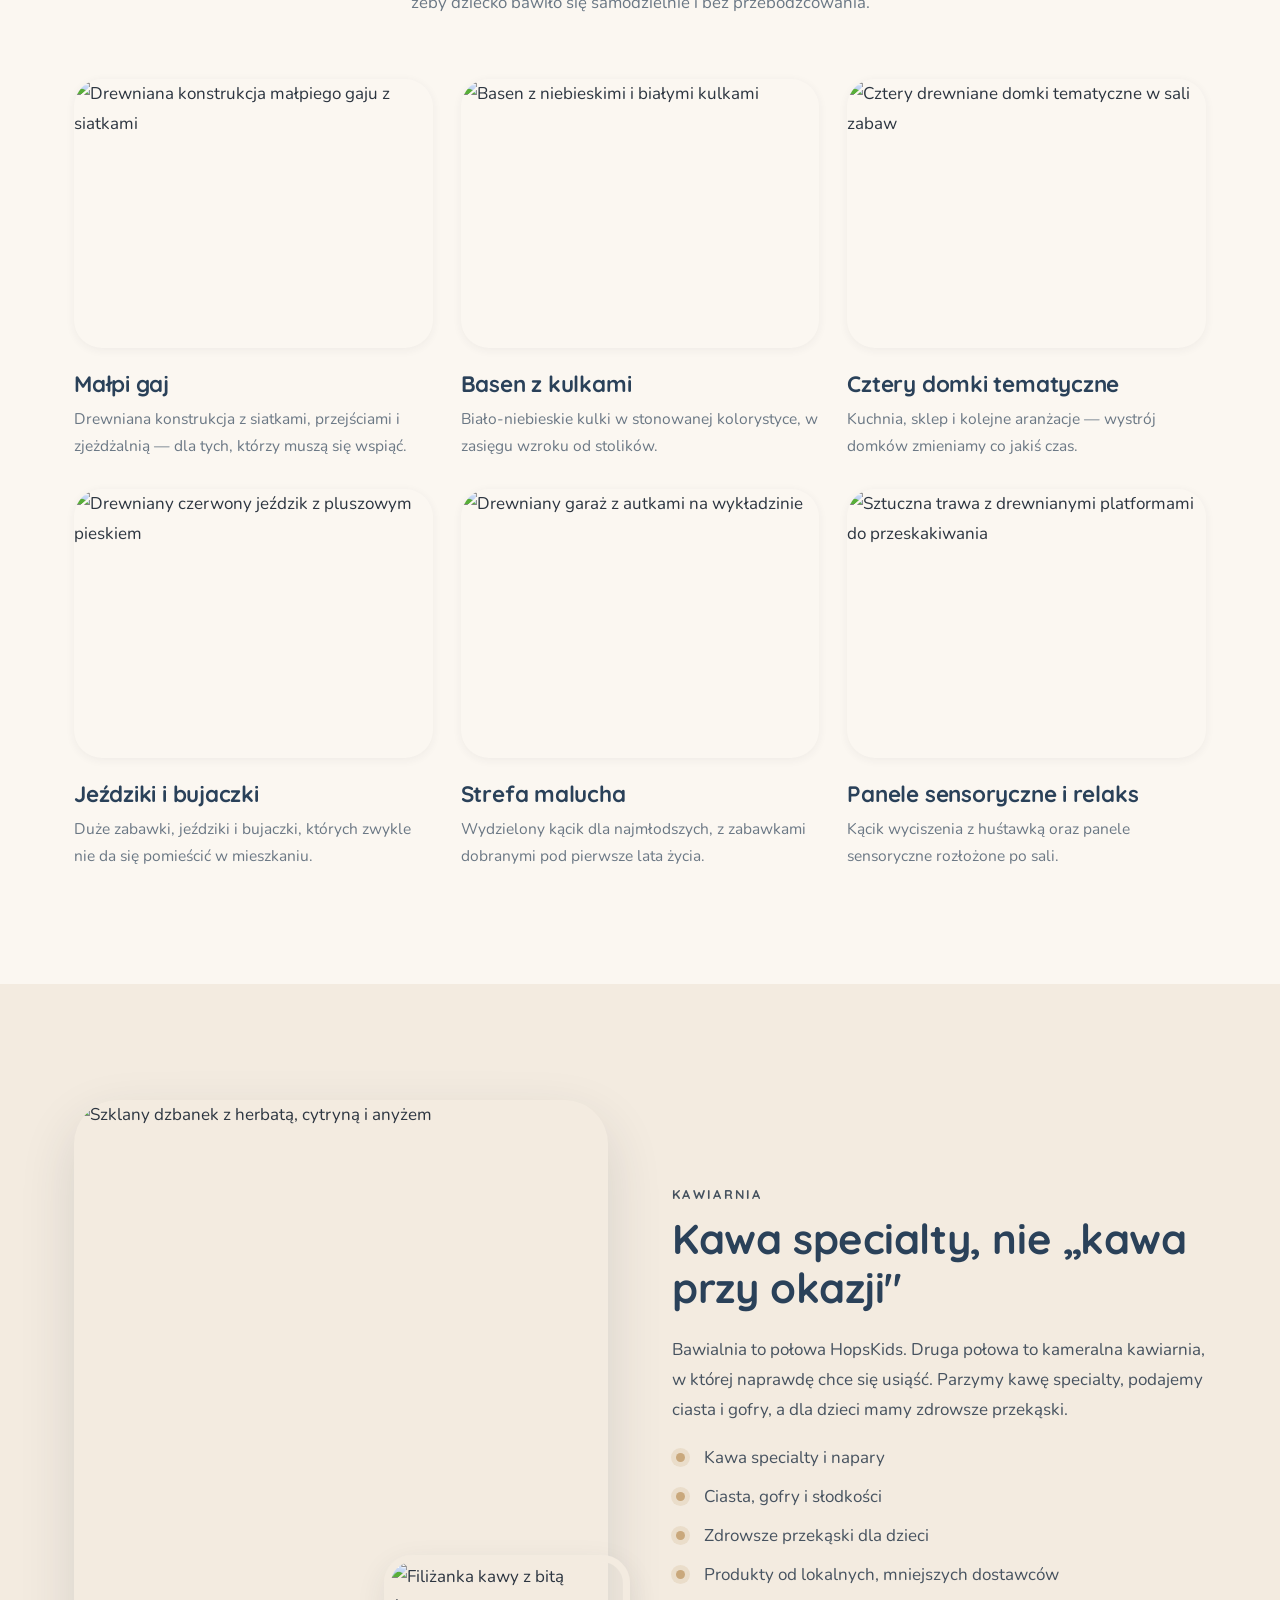
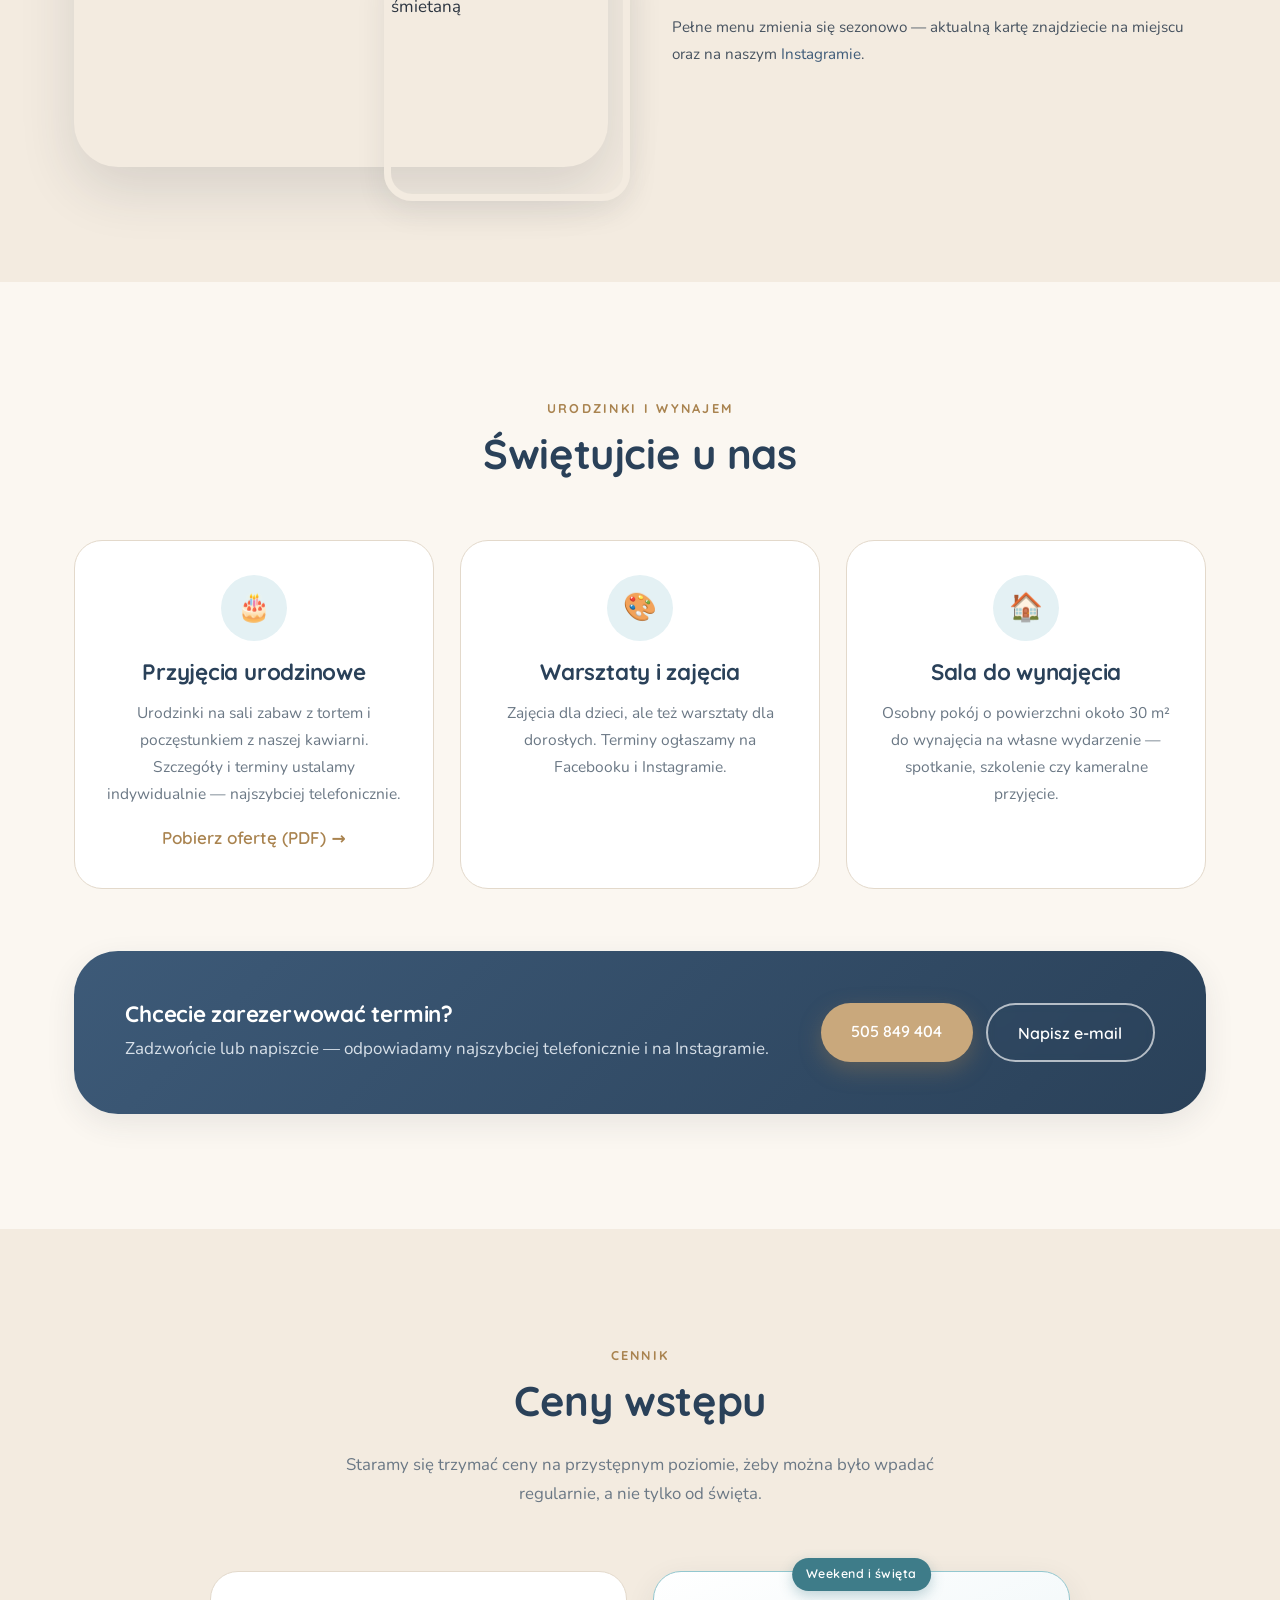
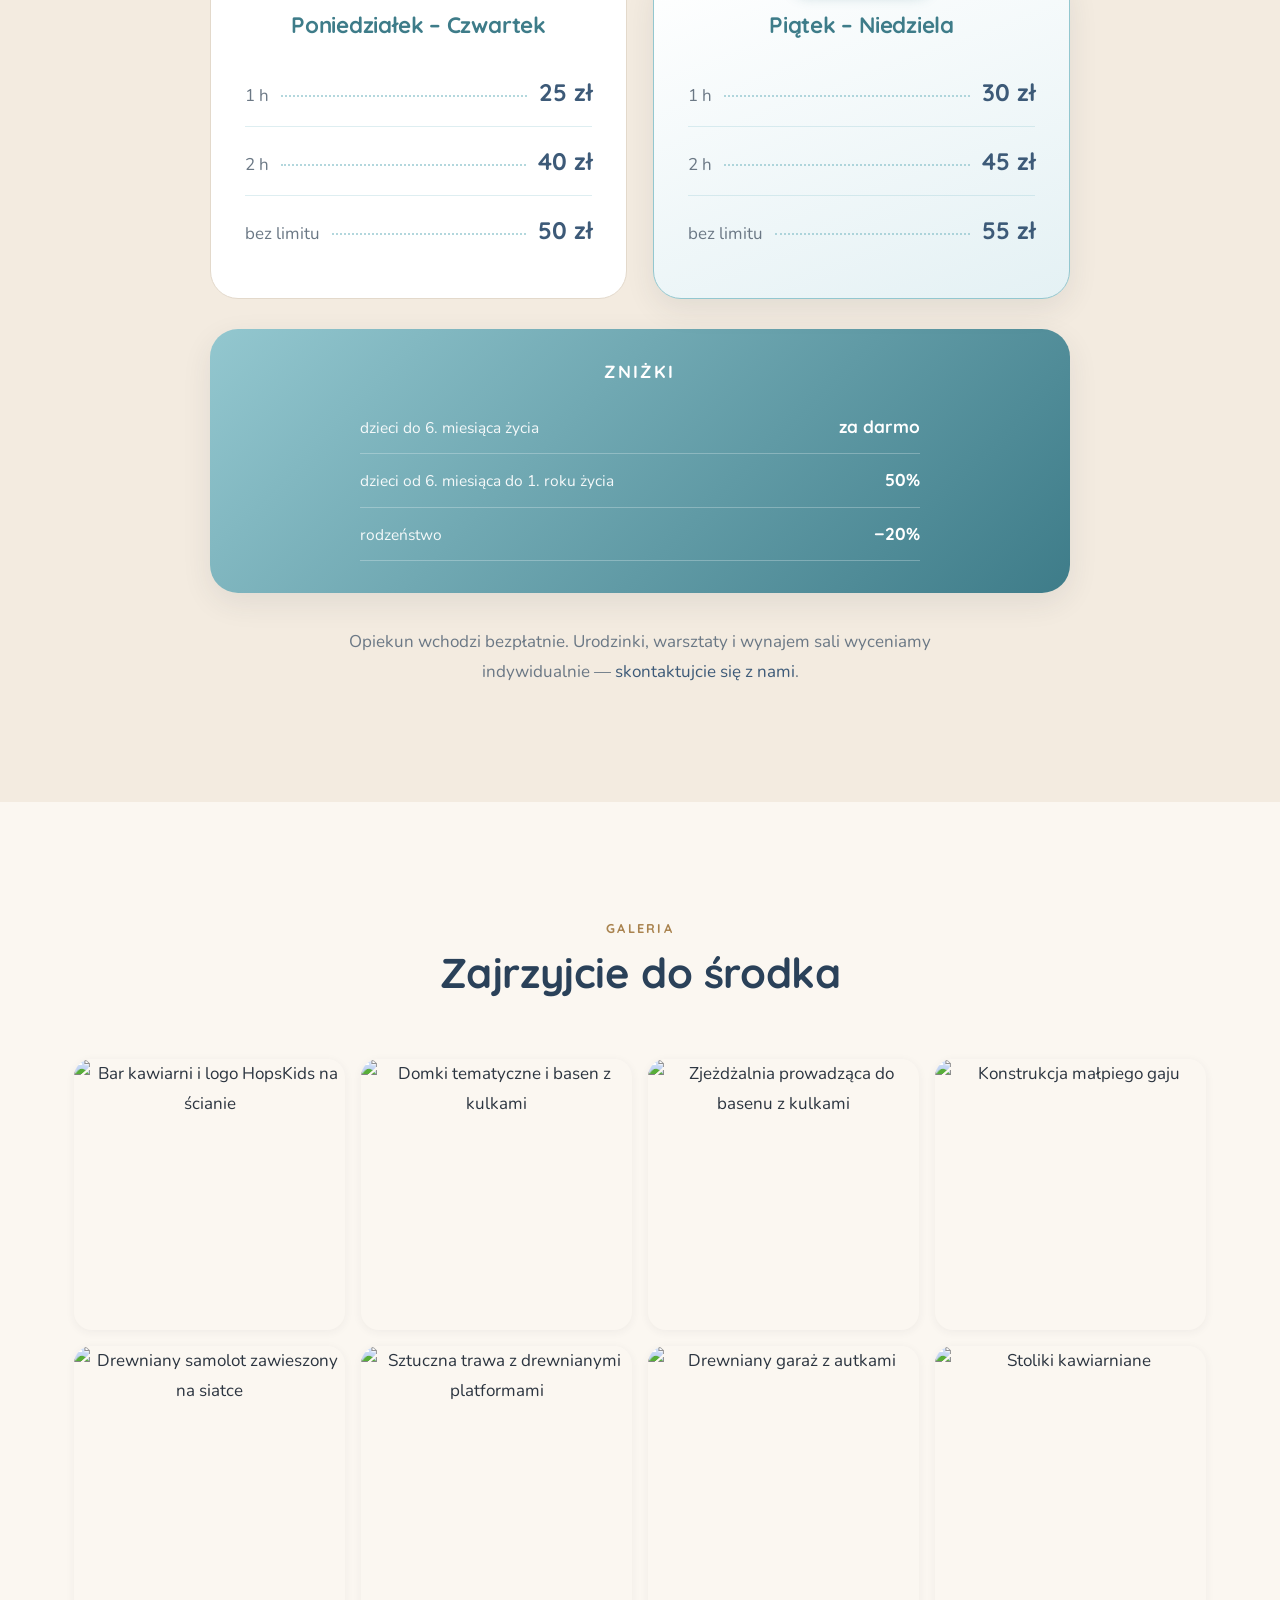
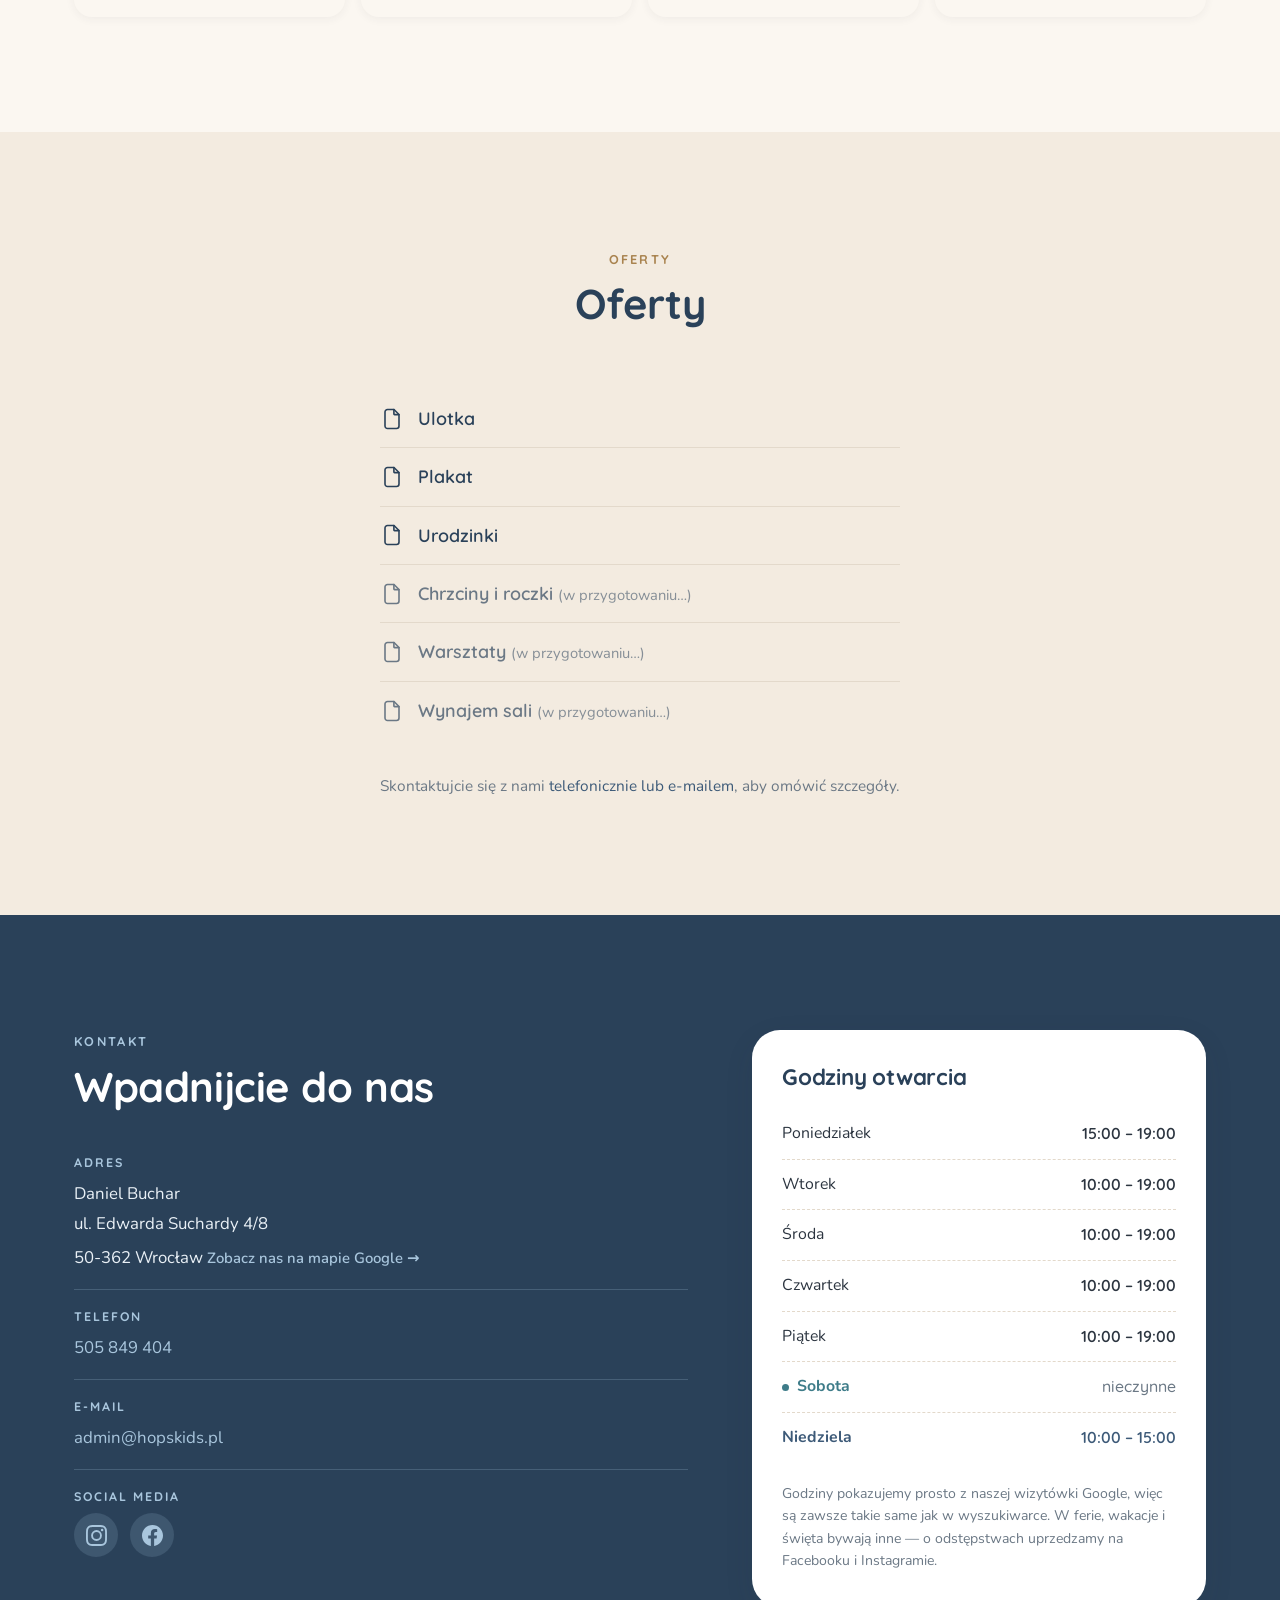
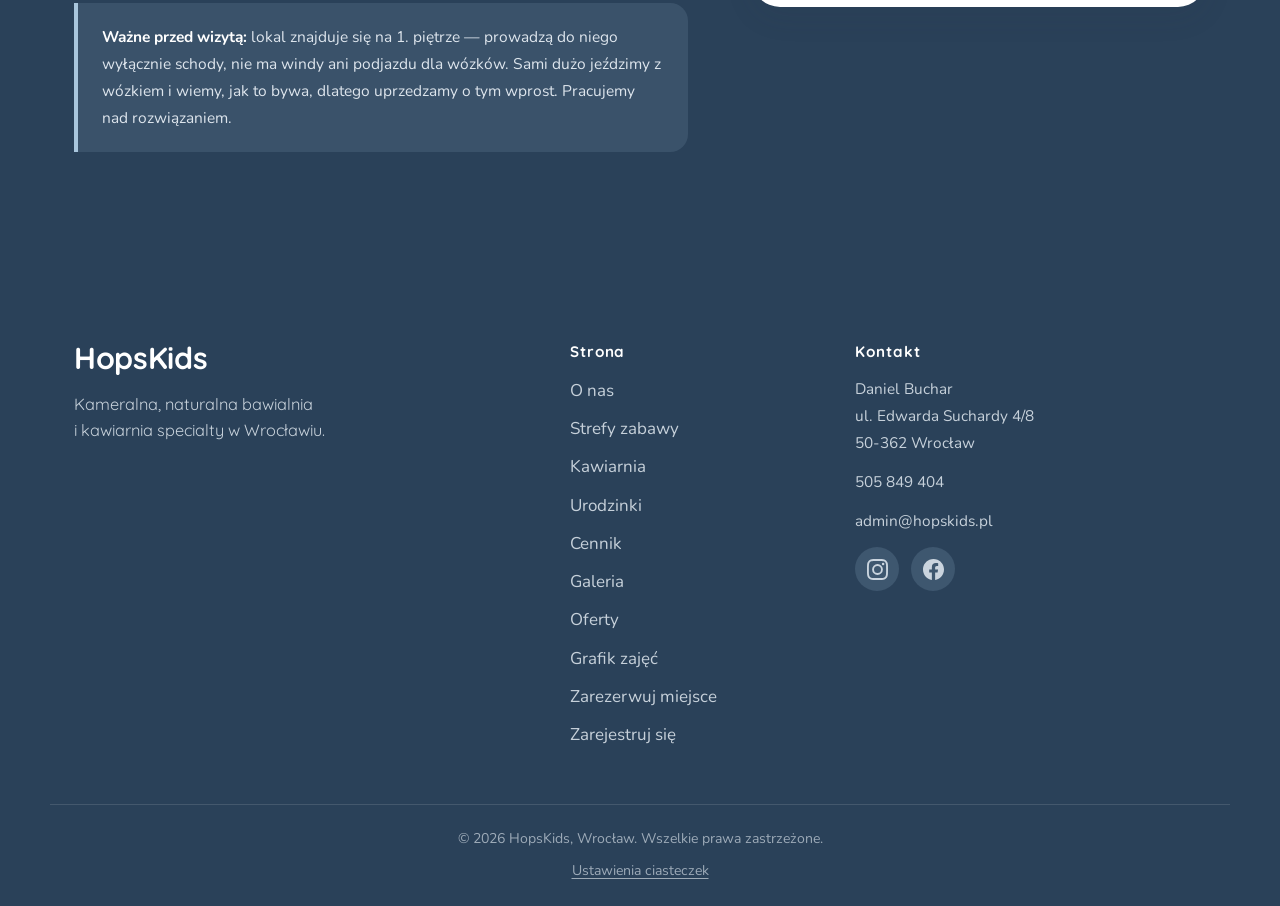
==== commit 49af9159: "Dane kontaktowe i lokalizacja: Wroclaw, nowy telefon i e-mail E-mail, telefon i adres podmienione w " ====
--- a/index.html
+++ b/index.html
@@ -3,8 +3,8 @@
 <head>
 <meta charset="utf-8">
 <meta name="viewport" content="width=device-width, initial-scale=1">
-<title>HopsKids — kameralna bawialnia i kawiarnia w Lesznie</title>
-<meta name="description" content="HopsKids w Lesznie — kameralna, naturalna bawialnia dla dzieci 0–6 lat połączona z kawiarnią specialty. 120 m² stref zabawy, urodzinki, warsztaty i sala do wynajęcia. ul. Armii Krajowej 15.">
+<title>HopsKids — kameralna bawialnia i kawiarnia w Wrocławiu</title>
+<meta name="description" content="HopsKids w Wrocławiu — kameralna, naturalna bawialnia dla dzieci 0–6 lat połączona z kawiarnią specialty. 120 m² stref zabawy, urodzinki, warsztaty i sala do wynajęcia. ul. Edwarda Suchardy 4/8.">
 <meta name="theme-color" content="#3D5A78">
 
 <link rel="canonical" href="https://hopskids.pl/">
@@ -16,23 +16,23 @@
 <!-- og:image musi mieć pełny adres z domeną — przy ścieżce względnej
      Facebook i Messenger nie pokazują miniatury przy udostępnianiu. -->
 <meta property="og:type" content="business.business">
-<meta property="og:site_name" content="HopsKids Leszno">
+<meta property="og:site_name" content="HopsKids Wrocław">
 <meta property="og:locale" content="pl_PL">
 <meta property="og:url" content="https://hopskids.pl/">
-<meta property="og:title" content="HopsKids — kameralna bawialnia i kawiarnia w Lesznie">
-<meta property="og:description" content="Naturalna bawialnia dla dzieci 0–6 lat i kawiarnia specialty w Lesznie. 120 m² stref zabawy, urodzinki, warsztaty. ul. Armii Krajowej 15.">
+<meta property="og:title" content="HopsKids — kameralna bawialnia i kawiarnia w Wrocławiu">
+<meta property="og:description" content="Naturalna bawialnia dla dzieci 0–6 lat i kawiarnia specialty w Wrocławiu. 120 m² stref zabawy, urodzinki, warsztaty. ul. Edwarda Suchardy 4/8.">
 <meta property="og:image" content="https://hopskids.pl/img/wnetrze-bar.jpg">
 <meta property="og:image:secure_url" content="https://hopskids.pl/img/wnetrze-bar.jpg">
 <meta property="og:image:alt" content="Bar kawiarni i logo HopsKids na ścianie">
-<meta property="business:contact_data:street_address" content="ul. Armii Krajowej 15">
-<meta property="business:contact_data:locality" content="Leszno">
-<meta property="business:contact_data:postal_code" content="64-100">
+<meta property="business:contact_data:street_address" content="ul. Edwarda Suchardy 4/8">
+<meta property="business:contact_data:locality" content="Wrocław">
+<meta property="business:contact_data:postal_code" content="50-362">
 <meta property="business:contact_data:country_name" content="Polska">
-<meta property="business:contact_data:phone_number" content="+48726431978">
+<meta property="business:contact_data:phone_number" content="+48505849404">
 
 <meta name="twitter:card" content="summary_large_image">
-<meta name="twitter:title" content="HopsKids — kameralna bawialnia i kawiarnia w Lesznie">
-<meta name="twitter:description" content="Naturalna bawialnia dla dzieci 0–6 lat i kawiarnia specialty w Lesznie. ul. Armii Krajowej 15.">
+<meta name="twitter:title" content="HopsKids — kameralna bawialnia i kawiarnia w Wrocławiu">
+<meta name="twitter:description" content="Naturalna bawialnia dla dzieci 0–6 lat i kawiarnia specialty w Wrocławiu. ul. Edwarda Suchardy 4/8.">
 <meta name="twitter:image" content="https://hopskids.pl/img/wnetrze-bar.jpg">
 
 <!-- ============================================================
@@ -54,11 +54,11 @@
       "@type": ["EntertainmentBusiness", "CafeOrCoffeeShop"],
       "@id": "https://hopskids.pl/#firma",
       "name": "HopsKids — naturalna bawialnia i kawiarnia",
-      "alternateName": "HopsKids Leszno",
-      "description": "Kameralna, naturalna bawialnia dla dzieci w wieku 0–6 lat połączona z kawiarnią specialty. 120 m² stref zabawy, urodzinki, warsztaty i sala do wynajęcia w centrum Leszna.",
+      "alternateName": "HopsKids Wrocław",
+      "description": "Kameralna, naturalna bawialnia dla dzieci w wieku 0–6 lat połączona z kawiarnią specialty. 120 m² stref zabawy, urodzinki, warsztaty i sala do wynajęcia w centrum Wrocławia.",
       "url": "https://hopskids.pl/",
-      "telephone": "+48726431978",
-      "email": "malachmurka.leszno@gmail.com",
+      "telephone": "+48505849404",
+      "email": "admin@hopskids.pl",
       "priceRange": "25–55 zł",
       "currenciesAccepted": "PLN",
       "publicAccess": true,
@@ -74,16 +74,16 @@
       "logo": "https://hopskids.pl/img/logo-full.svg",
       "address": {
         "@type": "PostalAddress",
-        "streetAddress": "ul. Armii Krajowej 15, 1. piętro",
-        "addressLocality": "Leszno",
-        "postalCode": "64-100",
-        "addressRegion": "wielkopolskie",
+        "streetAddress": "ul. Edwarda Suchardy 4/8",
+        "addressLocality": "Wrocław",
+        "postalCode": "50-362",
+        "addressRegion": "dolnośląskie",
         "addressCountry": "PL"
       },
-      "hasMap": "https://www.google.com/maps/search/?api=1&query=Ma%C5%82a%20Chmurka%20-%20naturalna%20bawialnia%2C%20Armii%20Krajowej%2015%2C%2064-100%20Leszno",
+      "hasMap": "https://www.google.com/maps/search/?api=1&query=HopsKids%2C%20ul.%20Edwarda%20Suchardy%204%2F8%2C%2050-362%20Wroc%C5%82aw",
       "areaServed": [
-        { "@type": "City", "name": "Leszno" },
-        { "@type": "AdministrativeArea", "name": "powiat leszczyński" }
+        { "@type": "City", "name": "Wrocław" },
+        { "@type": "AdministrativeArea", "name": "powiat wrocławski" }
       ],
       "sameAs": [
         "https://www.instagram.com/malachmurka.leszno/",
@@ -171,7 +171,7 @@
       "@type": "WebSite",
       "@id": "https://hopskids.pl/#strona",
       "url": "https://hopskids.pl/",
-      "name": "HopsKids Leszno",
+      "name": "HopsKids Wrocław",
       "inLanguage": "pl-PL",
       "publisher": { "@id": "https://hopskids.pl/#firma" }
     },
@@ -179,8 +179,8 @@
       "@type": "WebPage",
       "@id": "https://hopskids.pl/#glowna",
       "url": "https://hopskids.pl/",
-      "name": "HopsKids — kameralna bawialnia i kawiarnia w Lesznie",
-      "description": "Naturalna bawialnia dla dzieci 0–6 lat i kawiarnia specialty w Lesznie. 120 m² stref zabawy, urodzinki, warsztaty i sala do wynajęcia.",
+      "name": "HopsKids — kameralna bawialnia i kawiarnia w Wrocławiu",
+      "description": "Naturalna bawialnia dla dzieci 0–6 lat i kawiarnia specialty w Wrocławiu. 120 m² stref zabawy, urodzinki, warsztaty i sala do wynajęcia.",
       "isPartOf": { "@id": "https://hopskids.pl/#strona" },
       "about": { "@id": "https://hopskids.pl/#firma" },
       "inLanguage": "pl-PL"
@@ -362,7 +362,7 @@
   <div class="hero-overlay"></div>
 
   <div class="container hero-content">
-    <p class="hero-kicker">Leszno &middot; ul. Armii Krajowej 15</p>
+    <p class="hero-kicker">Wrocław &middot; ul. Edwarda Suchardy 4/8</p>
     <h1>Kameralna bawialnia,<br>w której maluch zawsze jest&nbsp;na&nbsp;oku</h1>
     <p class="hero-lead">
       Naturalna przestrzeń zabawy dla dzieci 0–6 lat i kawiarnia specialty dla dorosłych.
@@ -370,7 +370,7 @@
     </p>
     <div class="hero-actions">
       <a class="btn btn-primary"
-         href="https://www.google.com/maps/search/?api=1&amp;query=Ma%C5%82a%20Chmurka%20-%20naturalna%20bawialnia%2C%20Armii%20Krajowej%2015%2C%2064-100%20Leszno"
+         href="https://www.google.com/maps/search/?api=1&amp;query=HopsKids%2C%20ul.%20Edwarda%20Suchardy%204%2F8%2C%2050-362%20Wroc%C5%82aw"
          target="_blank" rel="noopener">Odwiedź nas</a>
       <a class="btn btn-ghost" href="#strefy">Zobacz strefy zabawy</a>
       <a class="btn btn-ghost" href="/mala-chmurka-zapisy/kalendarz-zajec.html">Grafik zajęć</a>
@@ -418,7 +418,7 @@
       <p>
         Pomysł na HopsKids dojrzewał od 2021 roku. Jako rodzice trafiliśmy wtedy na spokojną
         bawialnię w innym mieście — z zabawkami, których nie da się zmieścić w mieszkaniu, i z
-        atmosferą, w której dało się usiąść i odetchnąć. Uznaliśmy, że w Lesznie takiego miejsca
+        atmosferą, w której dało się usiąść i odetchnąć. Uznaliśmy, że w Wrocławiu takiego miejsca
         brakuje.
       </p>
       <p>
@@ -468,7 +468,7 @@
           <h3>Kawiarnia</h3>
           <p>
             Kawa specialty, ciasto, gofry i zdrowsze przekąski dla dzieci. Współpracujemy
-            z lokalnymi, mniejszymi dostawcami — to świadomy wybór, który wspiera leszczyński
+            z lokalnymi, mniejszymi dostawcami — to świadomy wybór, który wspiera wrocławski
             biznes i trzyma jakość na talerzu.
           </p>
           <a class="card-link" href="#kawiarnia">Zobacz menu →</a>
@@ -607,9 +607,9 @@
         <p>Zadzwońcie lub napiszcie — odpowiadamy najszybciej telefonicznie i na Instagramie.</p>
       </div>
       <div class="cta-band-actions">
-        <a class="btn btn-primary" href="tel:+48726431978">726 431 978</a>
+        <a class="btn btn-primary" href="tel:+48505849404">505 849 404</a>
         <a class="btn btn-ghost"
-           href="mailto:malachmurka.leszno@gmail.com?subject=Zapytanie%20o%20rezerwacj%C4%99%20-%20HopsKids">Napisz e-mail</a>
+           href="mailto:admin@hopskids.pl?subject=Zapytanie%20o%20rezerwacj%C4%99%20-%20HopsKids">Napisz e-mail</a>
       </div>
     </div>
   </div>
@@ -764,20 +764,21 @@
         <div>
           <dt>Adres</dt>
           <dd>
-            ul. Armii Krajowej 15, 1. piętro<br>
-            64-100 Leszno
+            Daniel Buchar<br>
+            ul. Edwarda Suchardy 4/8<br>
+            50-362 Wrocław
             <a class="map-link"
-               href="https://www.google.com/maps/search/?api=1&amp;query=Ma%C5%82a%20Chmurka%20-%20naturalna%20bawialnia%2C%20Armii%20Krajowej%2015%2C%2064-100%20Leszno"
+               href="https://www.google.com/maps/search/?api=1&amp;query=HopsKids%2C%20ul.%20Edwarda%20Suchardy%204%2F8%2C%2050-362%20Wroc%C5%82aw"
                target="_blank" rel="noopener">Zobacz nas na mapie Google →</a>
           </dd>
         </div>
         <div>
           <dt>Telefon</dt>
-          <dd><a href="tel:+48726431978">726 431 978</a></dd>
+          <dd><a href="tel:+48505849404">505 849 404</a></dd>
         </div>
         <div>
           <dt>E-mail</dt>
-          <dd><a href="mailto:malachmurka.leszno@gmail.com">malachmurka.leszno@gmail.com</a></dd>
+          <dd><a href="mailto:admin@hopskids.pl">admin@hopskids.pl</a></dd>
         </div>
         <div>
           <dt>Social media</dt>
@@ -843,7 +844,7 @@
 
     <div class="footer-brand">
       <span class="logo-mark footer-logo" aria-hidden="true">HopsKids</span>
-      <p class="footer-tagline">Kameralna, naturalna bawialnia<br>i kawiarnia specialty w Lesznie.</p>
+      <p class="footer-tagline">Kameralna, naturalna bawialnia<br>i kawiarnia specialty w Wrocławiu.</p>
     </div>
 
     <nav class="footer-nav" aria-label="Menu w stopce">
@@ -867,9 +868,9 @@
 
     <div class="footer-contact">
       <h4>Kontakt</h4>
-      <p>ul. Armii Krajowej 15 (1. piętro)<br>64-100 Leszno</p>
-      <p><a href="tel:+48726431978">726 431 978</a></p>
-      <p><a href="mailto:malachmurka.leszno@gmail.com">malachmurka.leszno@gmail.com</a></p>
+      <p>Daniel Buchar<br>ul. Edwarda Suchardy 4/8<br>50-362 Wrocław</p>
+      <p><a href="tel:+48505849404">505 849 404</a></p>
+      <p><a href="mailto:admin@hopskids.pl">admin@hopskids.pl</a></p>
       <p class="footer-social">
         <a class="social-link" href="https://www.instagram.com/malachmurka.leszno/"
            target="_blank" rel="noopener" title="Instagram" aria-label="HopsKids na Instagramie">
@@ -889,7 +890,7 @@
   </div>
 
   <div class="container footer-bottom">
-    <p>&copy; <span id="year">2026</span> HopsKids, Leszno. Wszelkie prawa zastrzeżone.</p>
+    <p>&copy; <span id="year">2026</span> HopsKids, Wrocław. Wszelkie prawa zastrzeżone.</p>
     <p class="footer-legal">
       <button type="button" class="link-button" id="cookieSettingsLink">Ustawienia ciasteczek</button>
     </p>
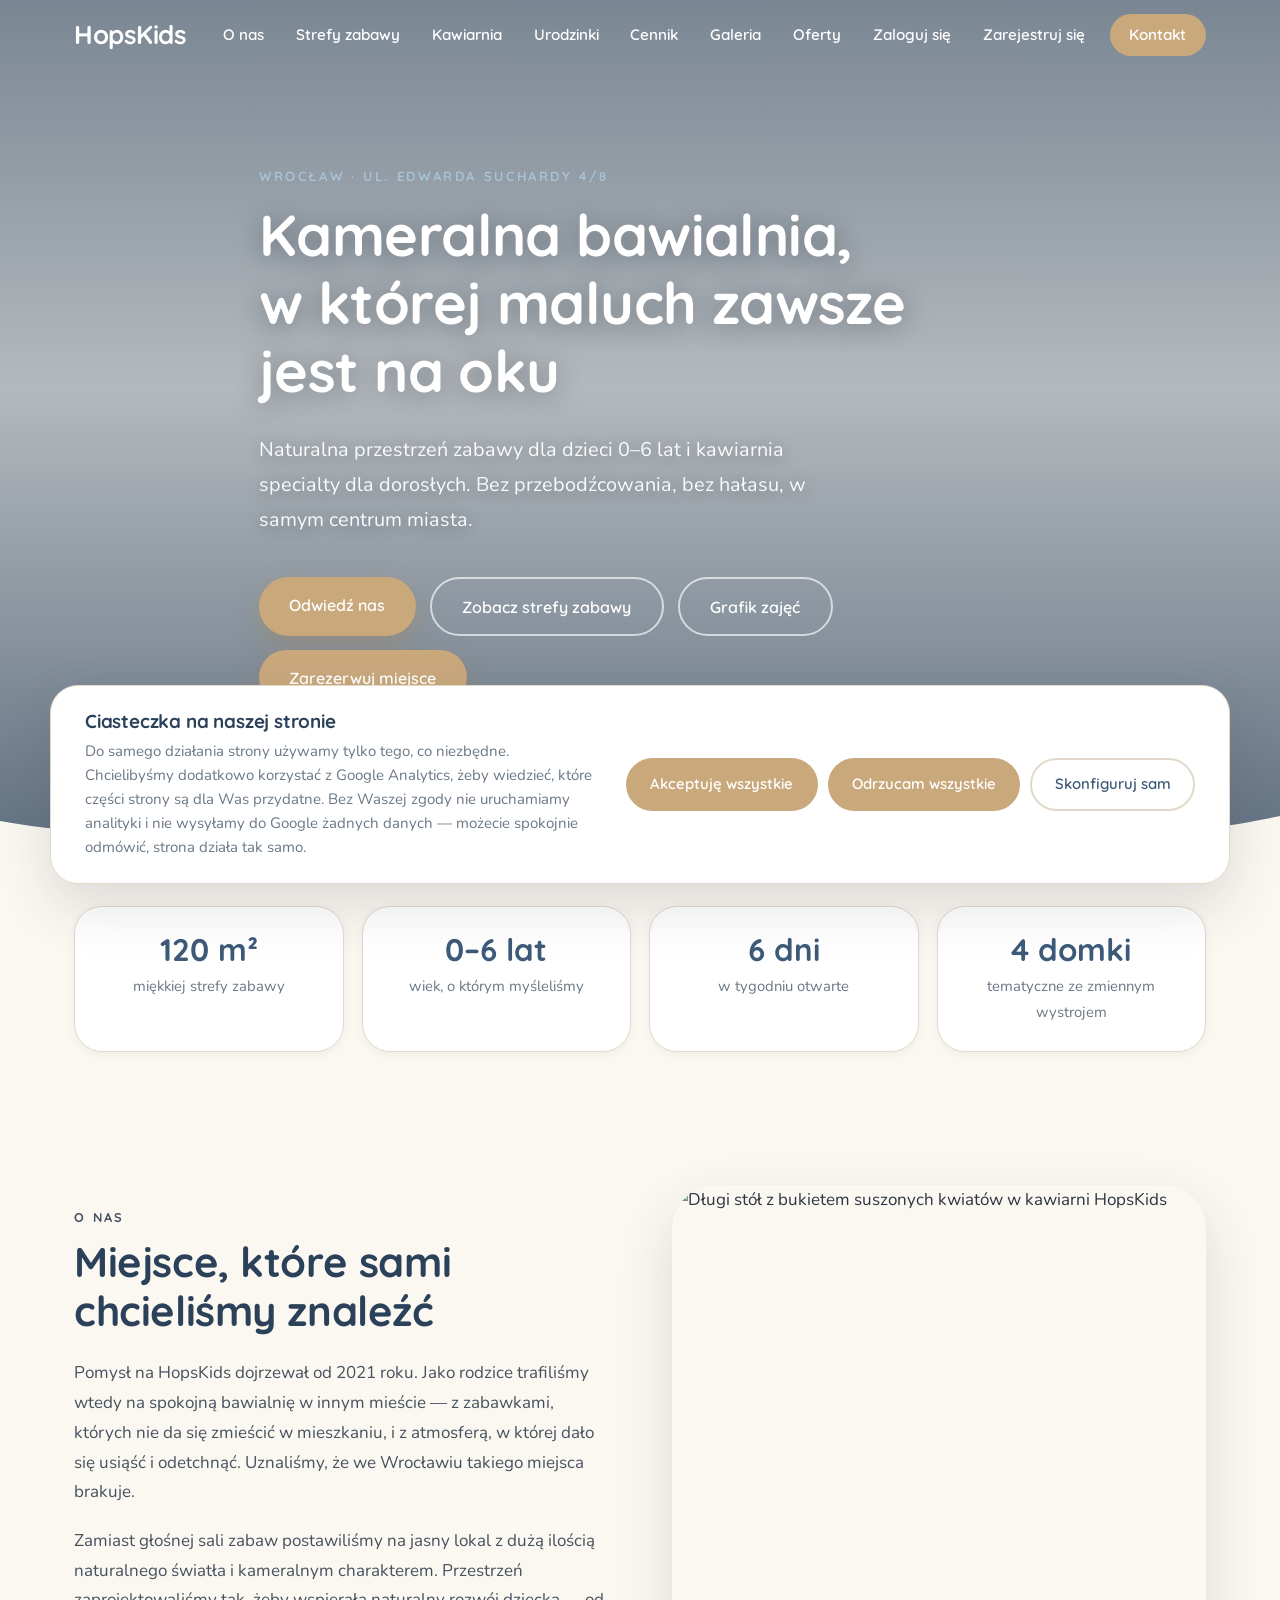
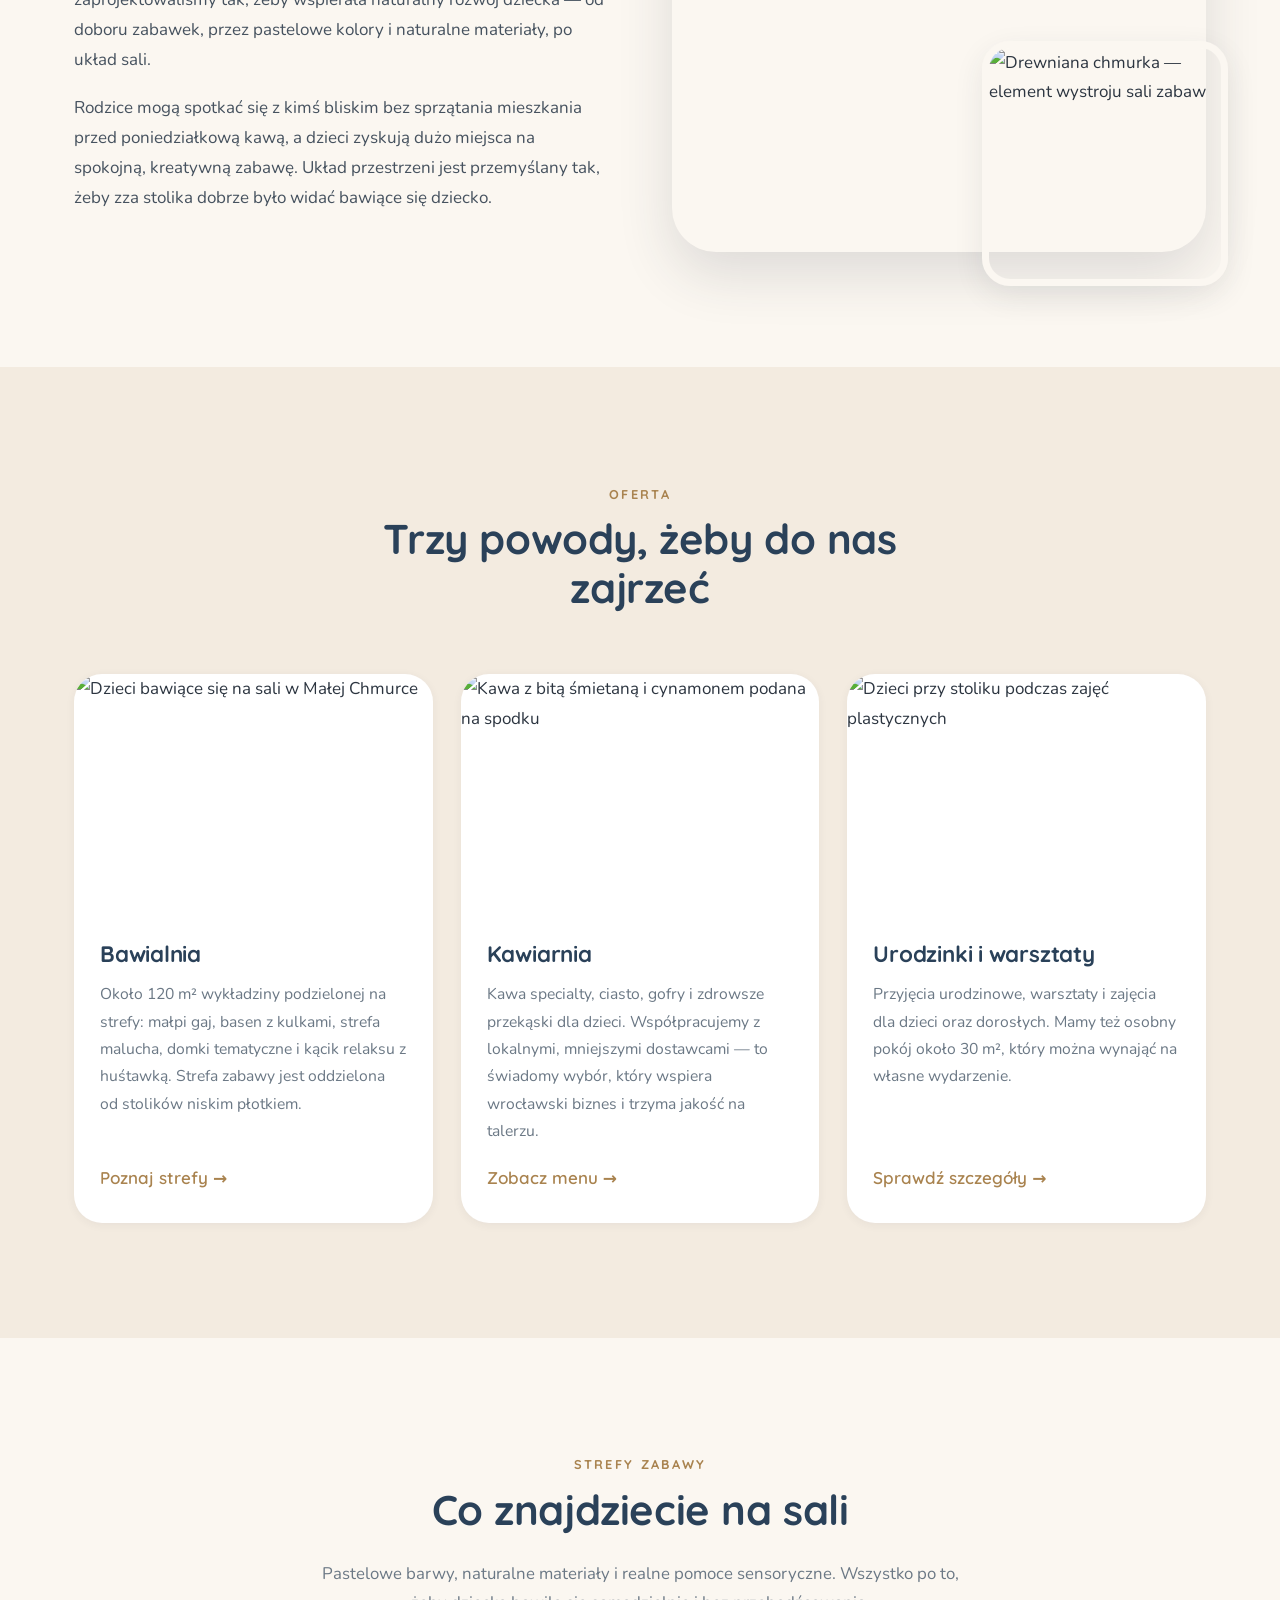
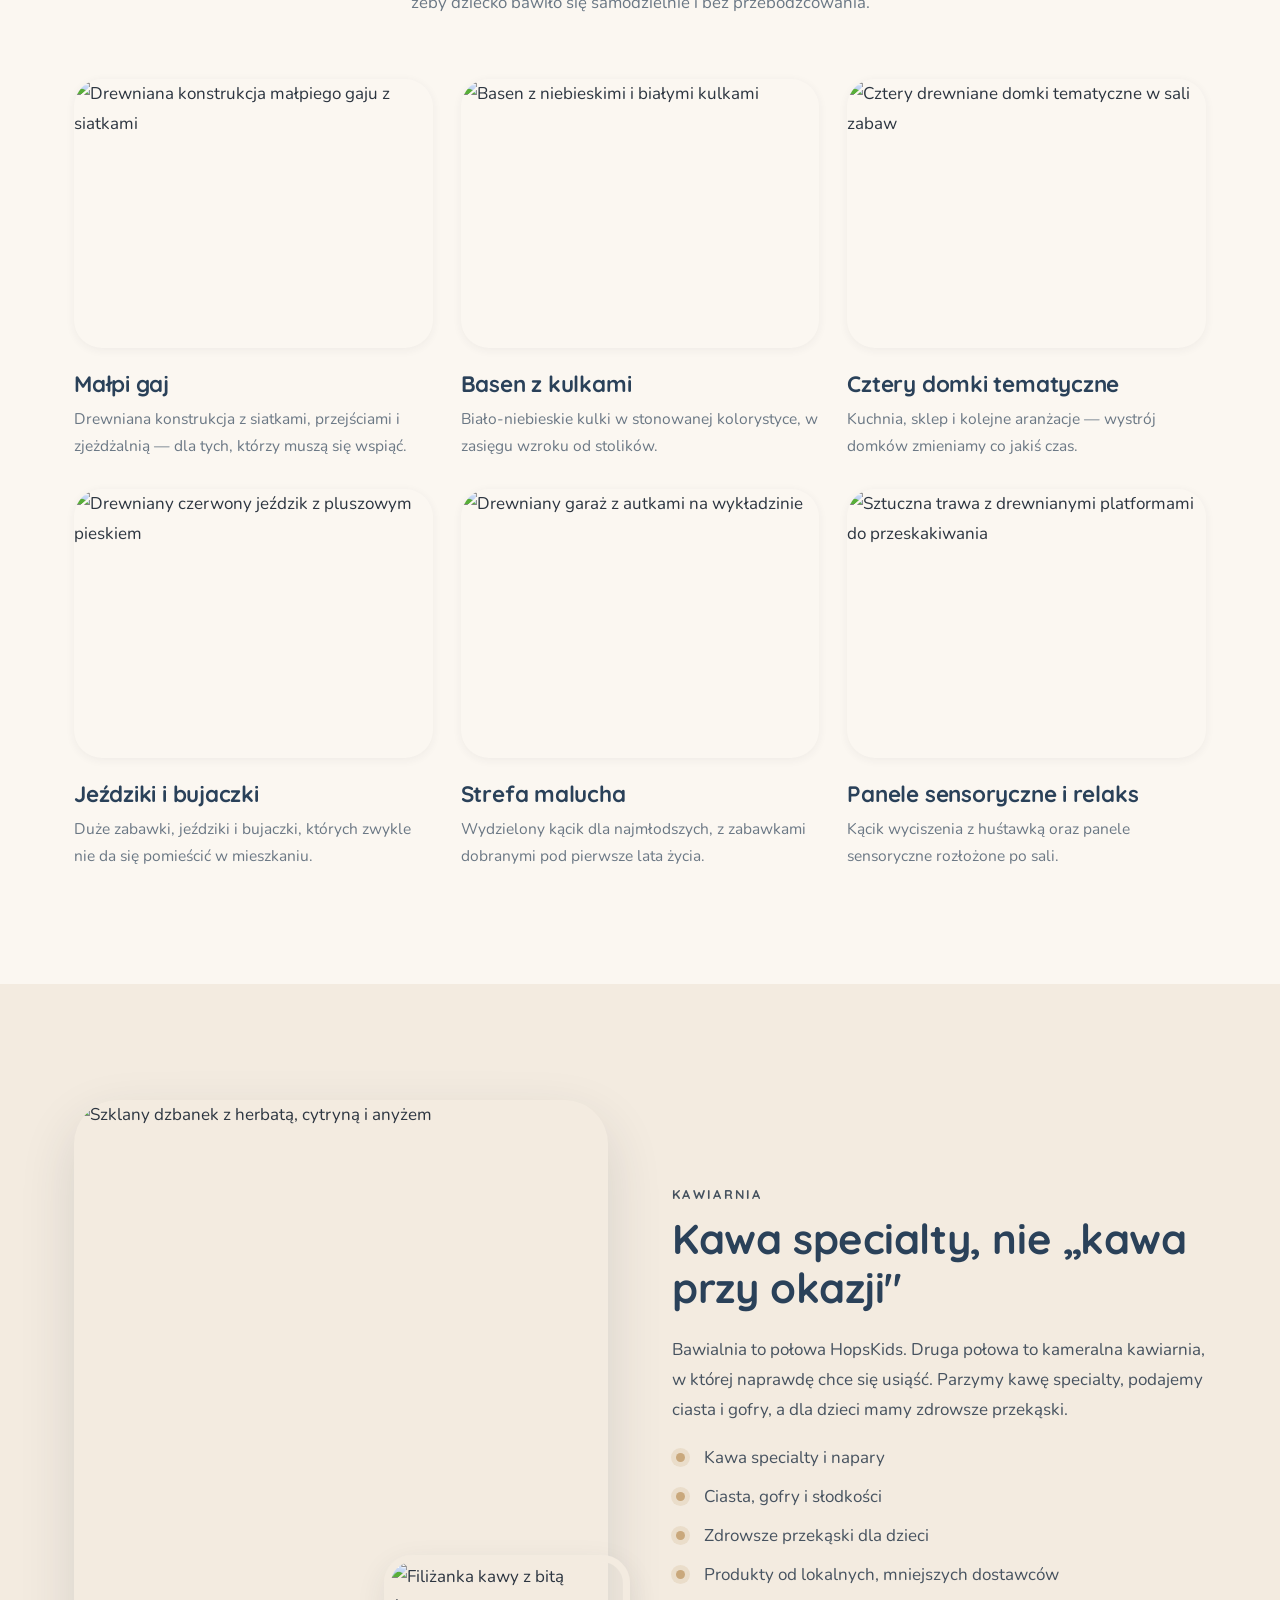
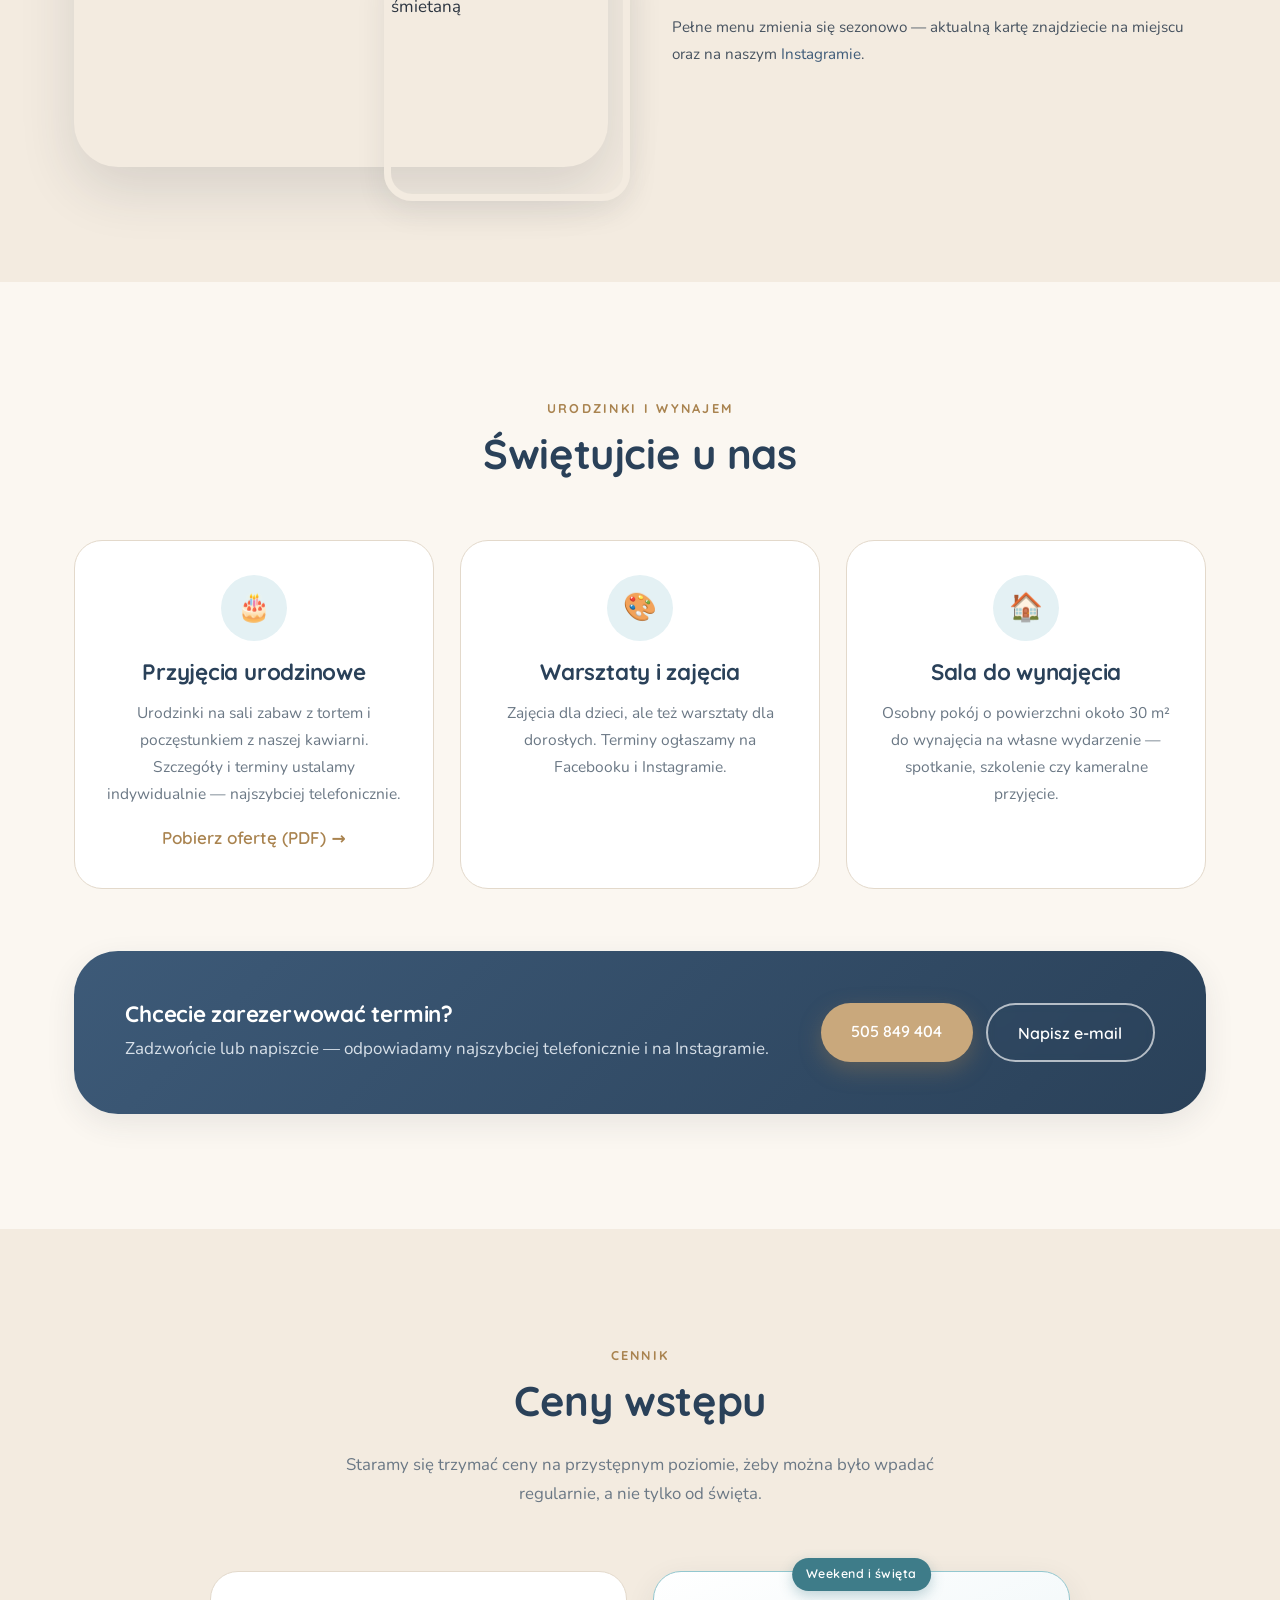
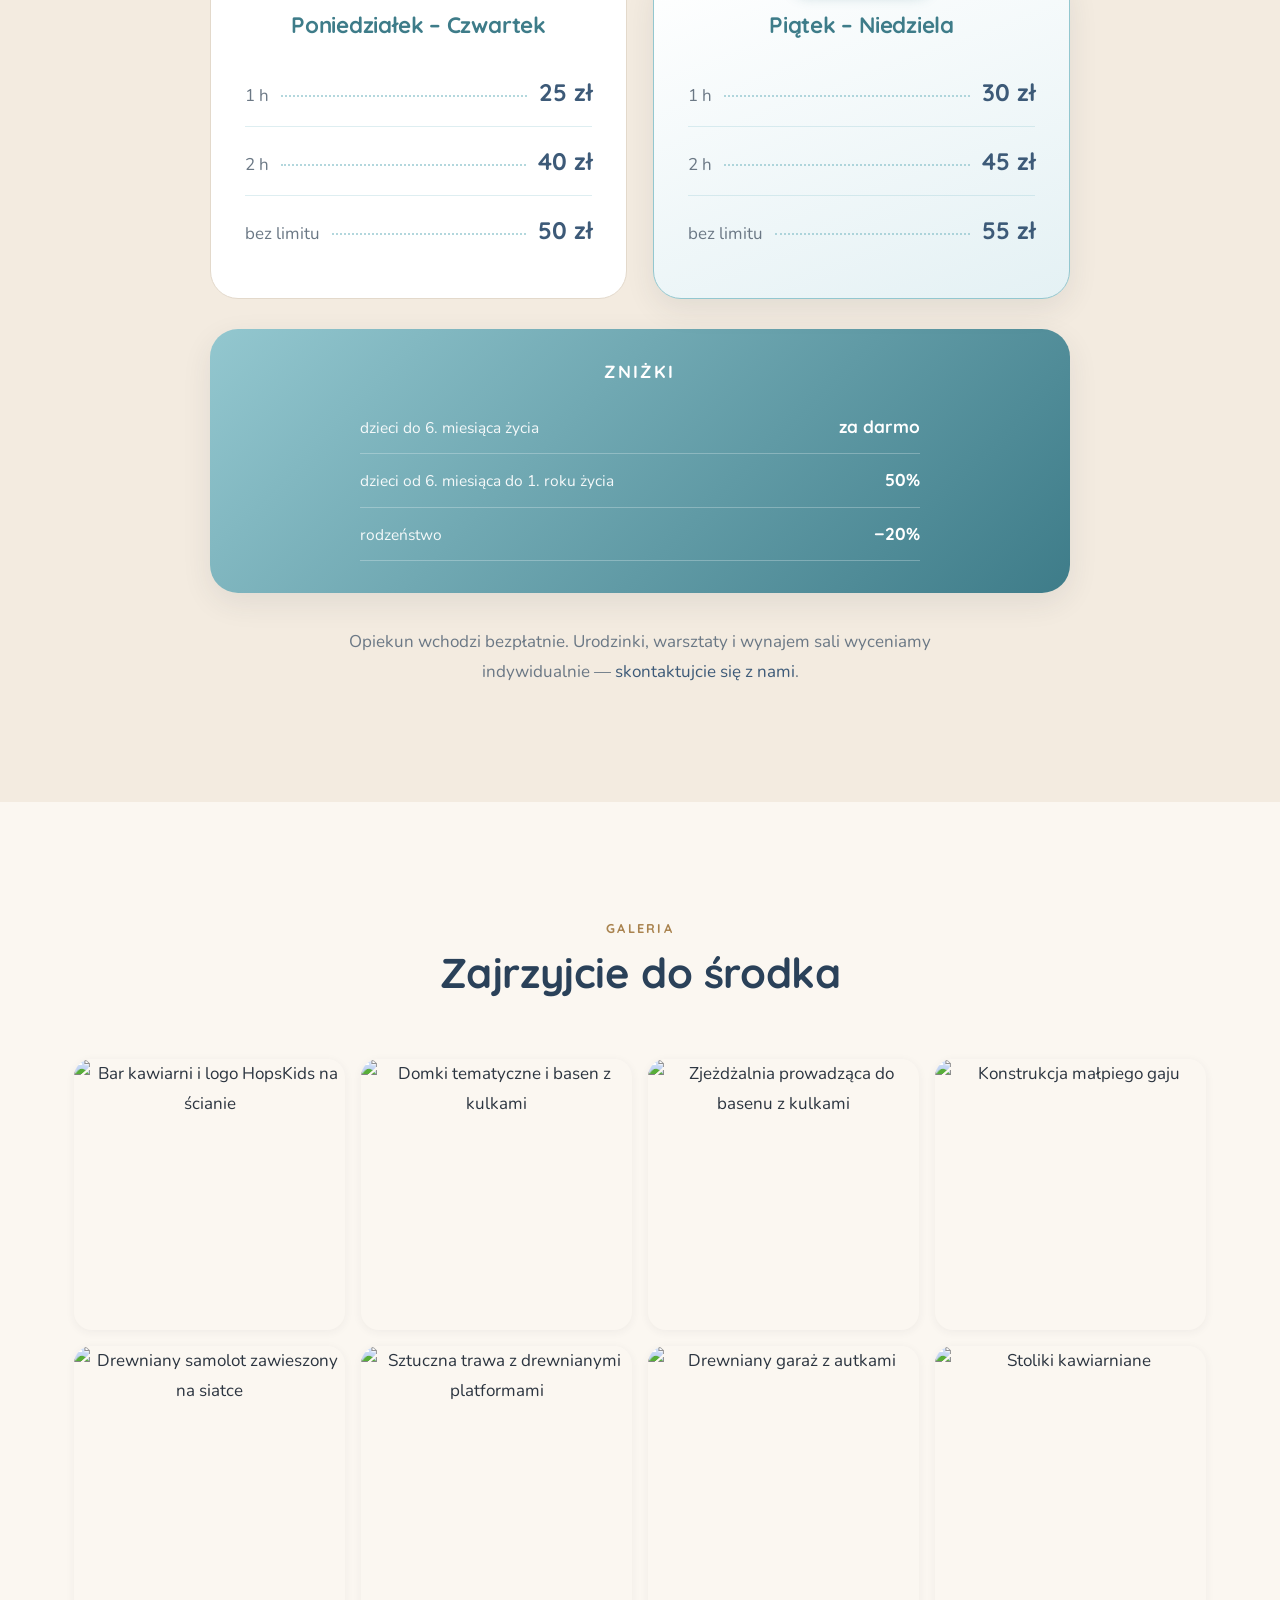
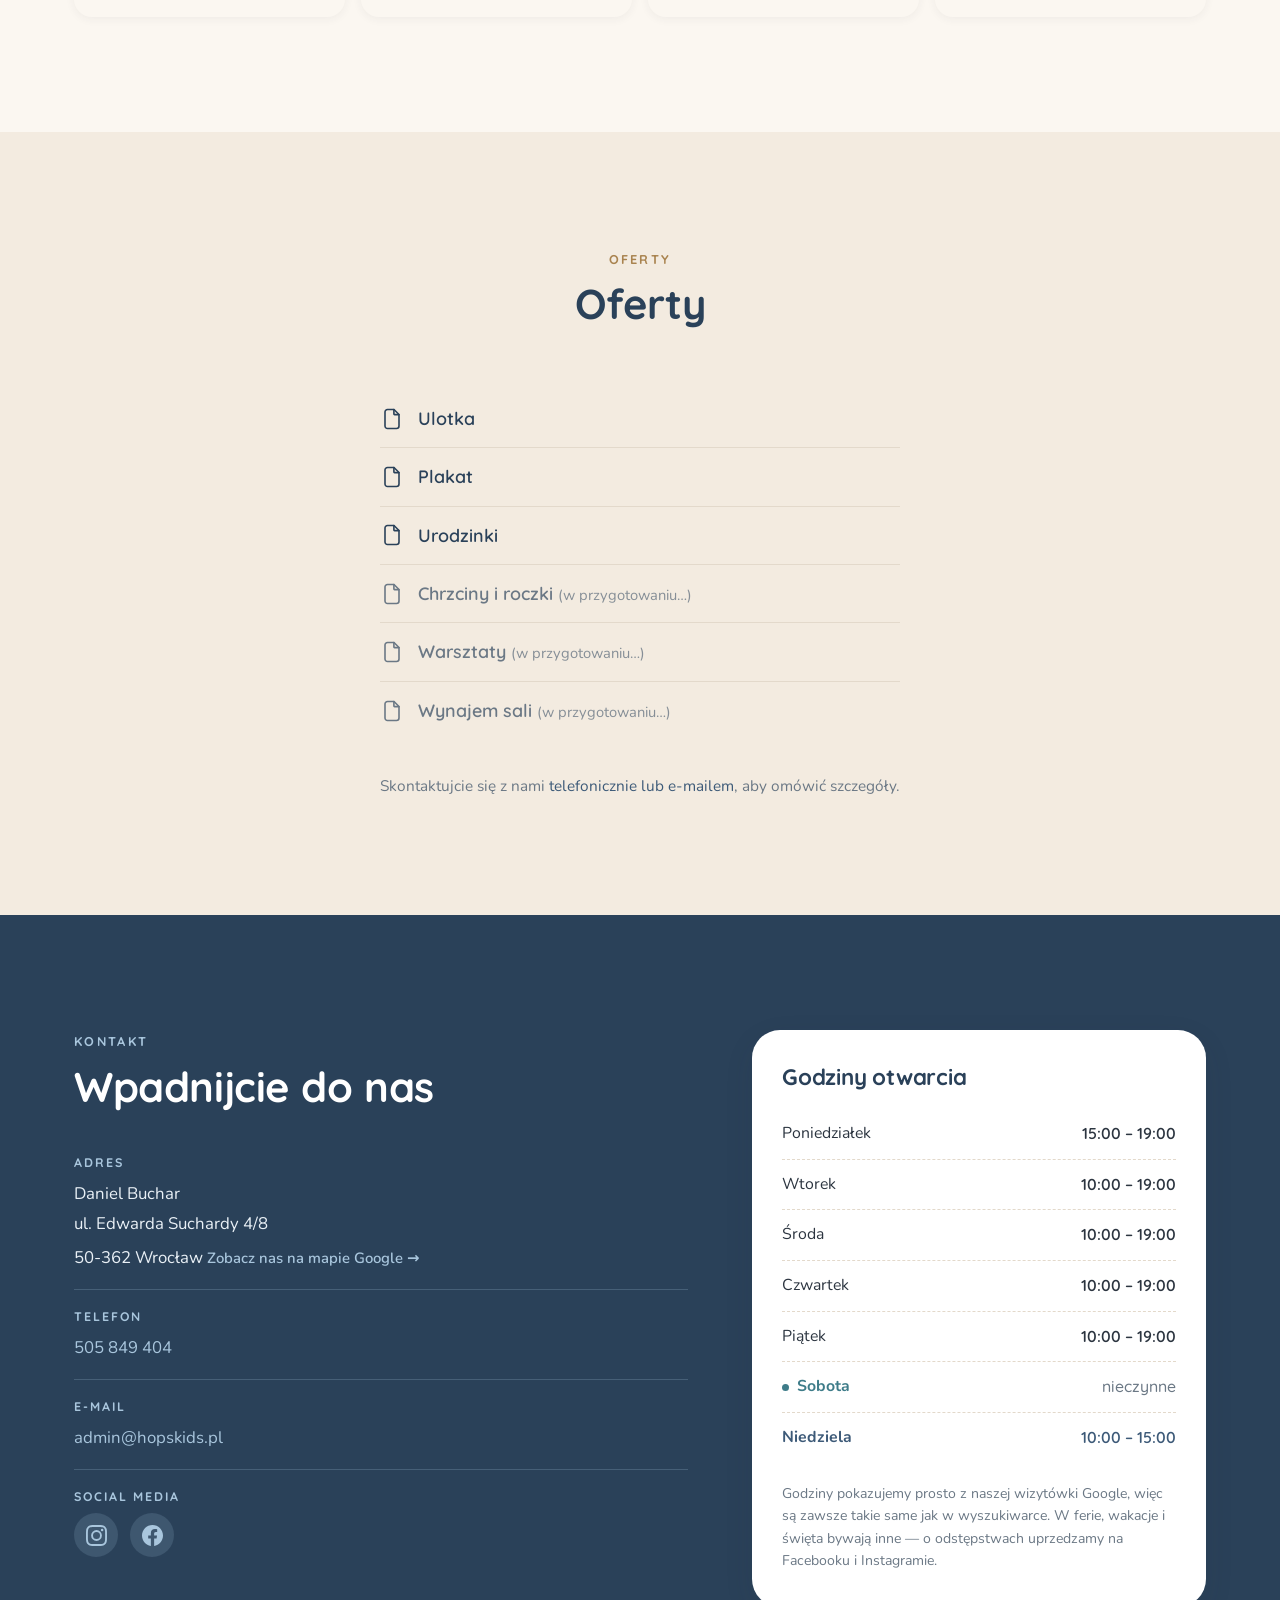
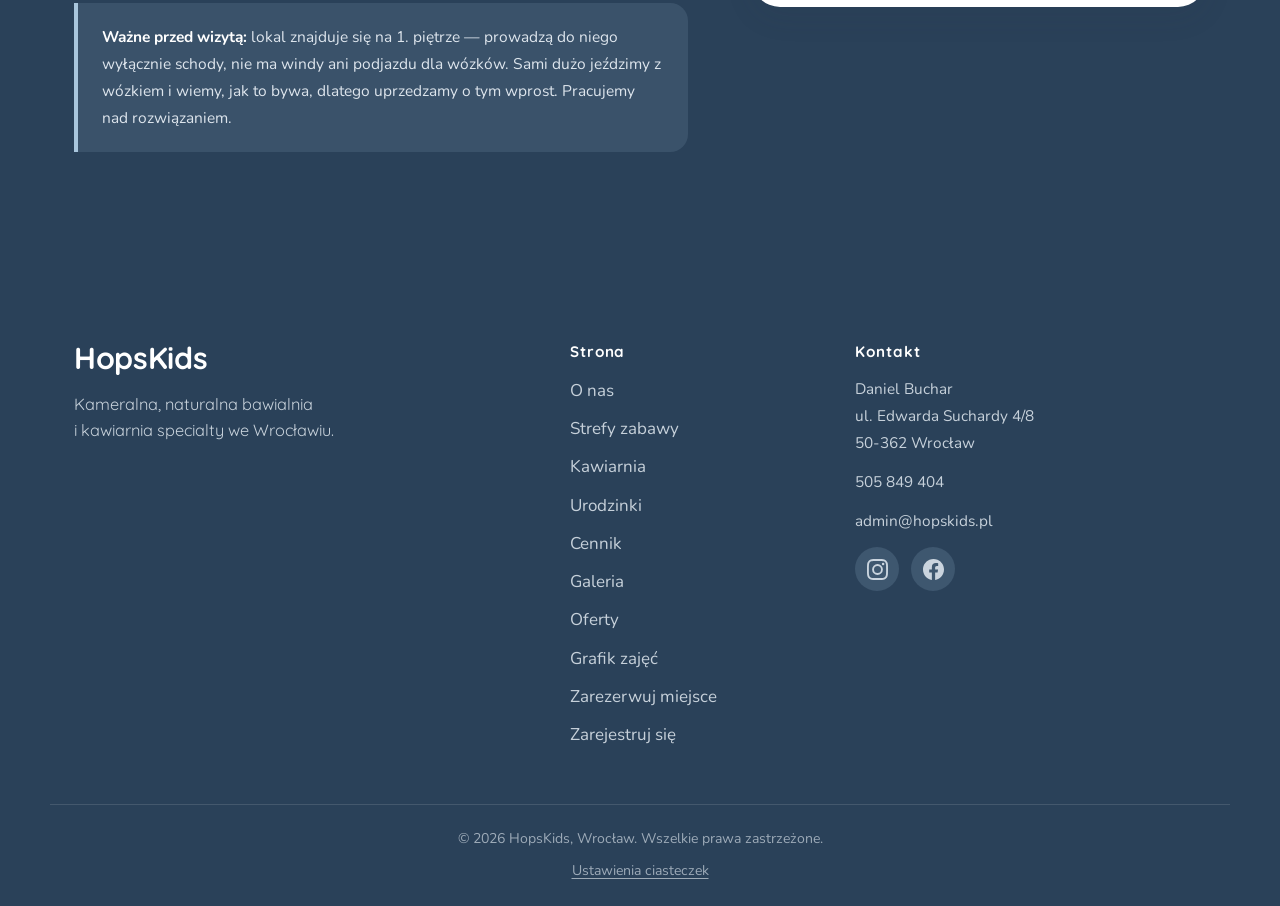
==== commit 094be18d: "Poprawka odmiany: we Wroclawiu zamiast w Wroclawiu Polszczyzna wymaga przed Wroclawiem przyimka 'we'" ====
--- a/index.html
+++ b/index.html
@@ -3,8 +3,8 @@
 <head>
 <meta charset="utf-8">
 <meta name="viewport" content="width=device-width, initial-scale=1">
-<title>HopsKids — kameralna bawialnia i kawiarnia w Wrocławiu</title>
-<meta name="description" content="HopsKids w Wrocławiu — kameralna, naturalna bawialnia dla dzieci 0–6 lat połączona z kawiarnią specialty. 120 m² stref zabawy, urodzinki, warsztaty i sala do wynajęcia. ul. Edwarda Suchardy 4/8.">
+<title>HopsKids — kameralna bawialnia i kawiarnia we Wrocławiu</title>
+<meta name="description" content="HopsKids we Wrocławiu — kameralna, naturalna bawialnia dla dzieci 0–6 lat połączona z kawiarnią specialty. 120 m² stref zabawy, urodzinki, warsztaty i sala do wynajęcia. ul. Edwarda Suchardy 4/8.">
 <meta name="theme-color" content="#3D5A78">
 
 <link rel="canonical" href="https://hopskids.pl/">
@@ -19,8 +19,8 @@
 <meta property="og:site_name" content="HopsKids Wrocław">
 <meta property="og:locale" content="pl_PL">
 <meta property="og:url" content="https://hopskids.pl/">
-<meta property="og:title" content="HopsKids — kameralna bawialnia i kawiarnia w Wrocławiu">
-<meta property="og:description" content="Naturalna bawialnia dla dzieci 0–6 lat i kawiarnia specialty w Wrocławiu. 120 m² stref zabawy, urodzinki, warsztaty. ul. Edwarda Suchardy 4/8.">
+<meta property="og:title" content="HopsKids — kameralna bawialnia i kawiarnia we Wrocławiu">
+<meta property="og:description" content="Naturalna bawialnia dla dzieci 0–6 lat i kawiarnia specialty we Wrocławiu. 120 m² stref zabawy, urodzinki, warsztaty. ul. Edwarda Suchardy 4/8.">
 <meta property="og:image" content="https://hopskids.pl/img/wnetrze-bar.jpg">
 <meta property="og:image:secure_url" content="https://hopskids.pl/img/wnetrze-bar.jpg">
 <meta property="og:image:alt" content="Bar kawiarni i logo HopsKids na ścianie">
@@ -31,8 +31,8 @@
 <meta property="business:contact_data:phone_number" content="+48505849404">
 
 <meta name="twitter:card" content="summary_large_image">
-<meta name="twitter:title" content="HopsKids — kameralna bawialnia i kawiarnia w Wrocławiu">
-<meta name="twitter:description" content="Naturalna bawialnia dla dzieci 0–6 lat i kawiarnia specialty w Wrocławiu. ul. Edwarda Suchardy 4/8.">
+<meta name="twitter:title" content="HopsKids — kameralna bawialnia i kawiarnia we Wrocławiu">
+<meta name="twitter:description" content="Naturalna bawialnia dla dzieci 0–6 lat i kawiarnia specialty we Wrocławiu. ul. Edwarda Suchardy 4/8.">
 <meta name="twitter:image" content="https://hopskids.pl/img/wnetrze-bar.jpg">
 
 <!-- ============================================================
@@ -179,8 +179,8 @@
       "@type": "WebPage",
       "@id": "https://hopskids.pl/#glowna",
       "url": "https://hopskids.pl/",
-      "name": "HopsKids — kameralna bawialnia i kawiarnia w Wrocławiu",
-      "description": "Naturalna bawialnia dla dzieci 0–6 lat i kawiarnia specialty w Wrocławiu. 120 m² stref zabawy, urodzinki, warsztaty i sala do wynajęcia.",
+      "name": "HopsKids — kameralna bawialnia i kawiarnia we Wrocławiu",
+      "description": "Naturalna bawialnia dla dzieci 0–6 lat i kawiarnia specialty we Wrocławiu. 120 m² stref zabawy, urodzinki, warsztaty i sala do wynajęcia.",
       "isPartOf": { "@id": "https://hopskids.pl/#strona" },
       "about": { "@id": "https://hopskids.pl/#firma" },
       "inLanguage": "pl-PL"
@@ -418,7 +418,7 @@
       <p>
         Pomysł na HopsKids dojrzewał od 2021 roku. Jako rodzice trafiliśmy wtedy na spokojną
         bawialnię w innym mieście — z zabawkami, których nie da się zmieścić w mieszkaniu, i z
-        atmosferą, w której dało się usiąść i odetchnąć. Uznaliśmy, że w Wrocławiu takiego miejsca
+        atmosferą, w której dało się usiąść i odetchnąć. Uznaliśmy, że we Wrocławiu takiego miejsca
         brakuje.
       </p>
       <p>
@@ -844,7 +844,7 @@
 
     <div class="footer-brand">
       <span class="logo-mark footer-logo" aria-hidden="true">HopsKids</span>
-      <p class="footer-tagline">Kameralna, naturalna bawialnia<br>i kawiarnia specialty w Wrocławiu.</p>
+      <p class="footer-tagline">Kameralna, naturalna bawialnia<br>i kawiarnia specialty we Wrocławiu.</p>
     </div>
 
     <nav class="footer-nav" aria-label="Menu w stopce">
